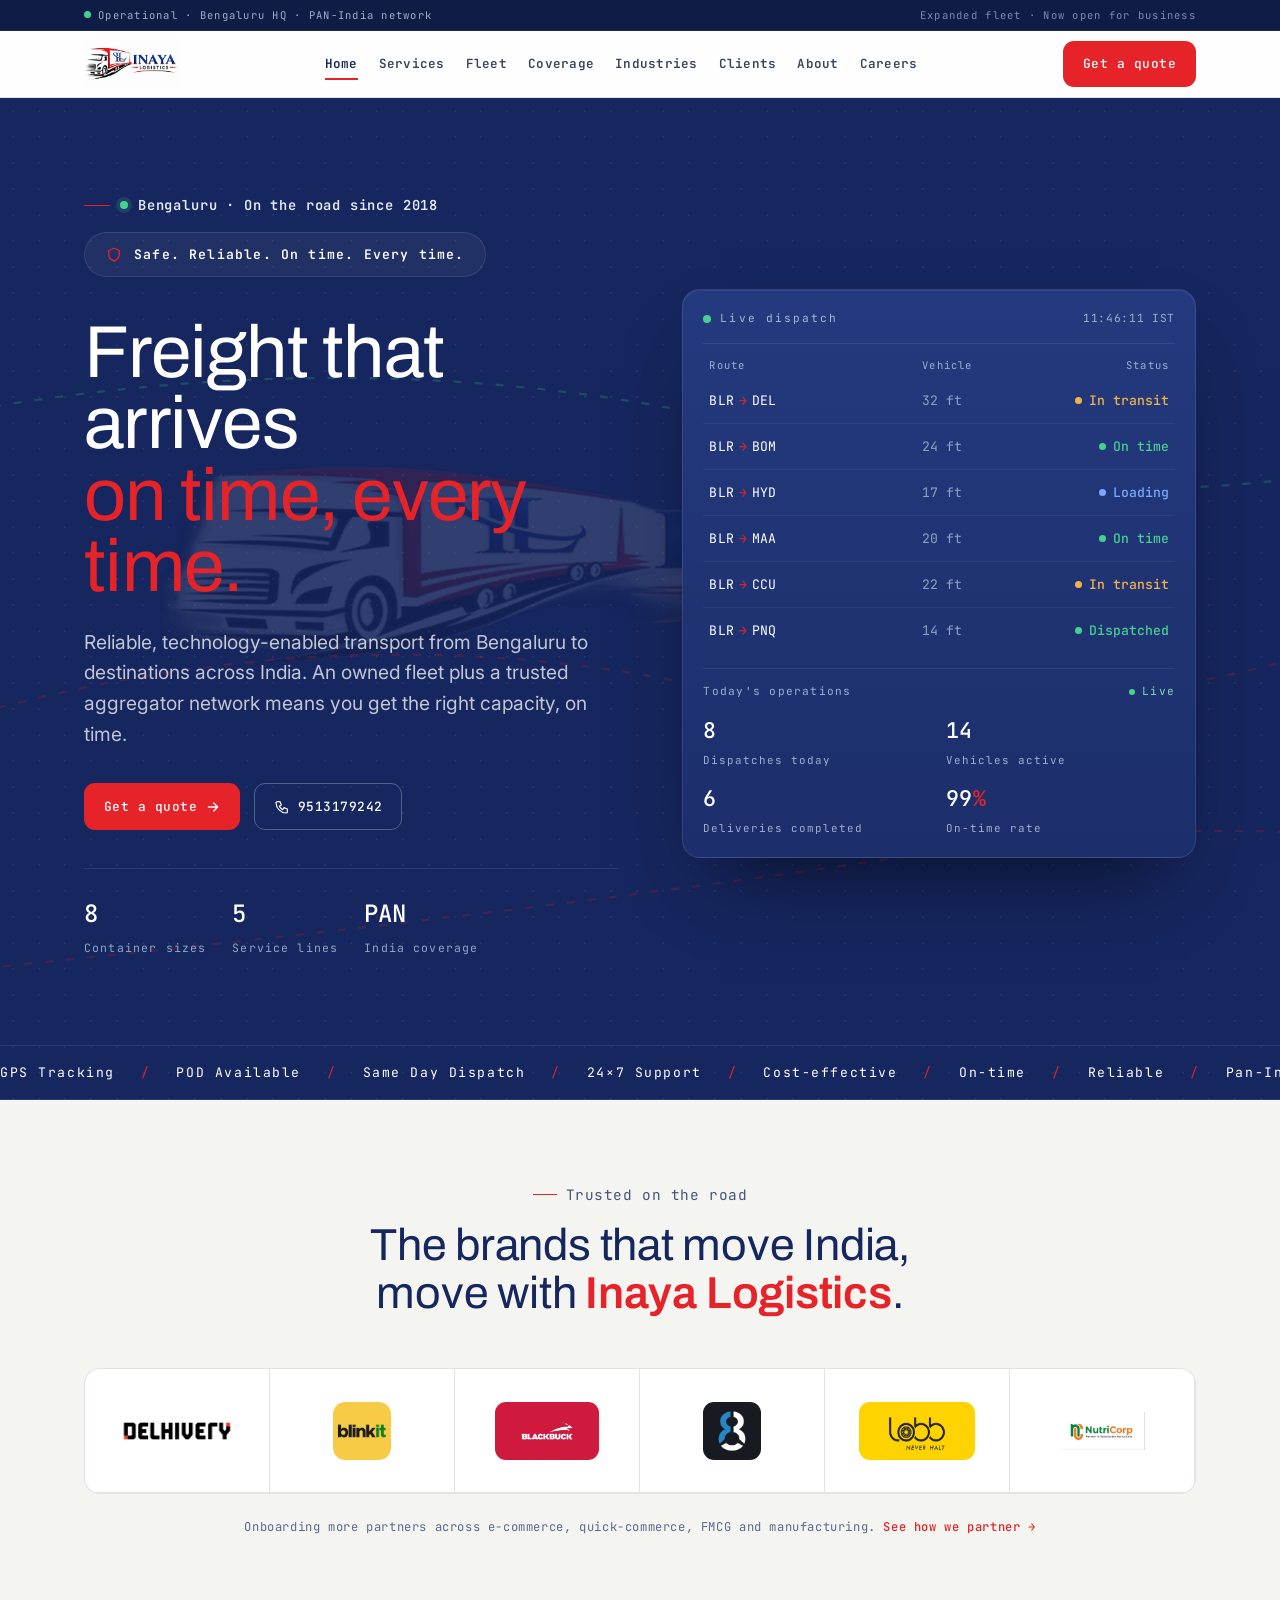
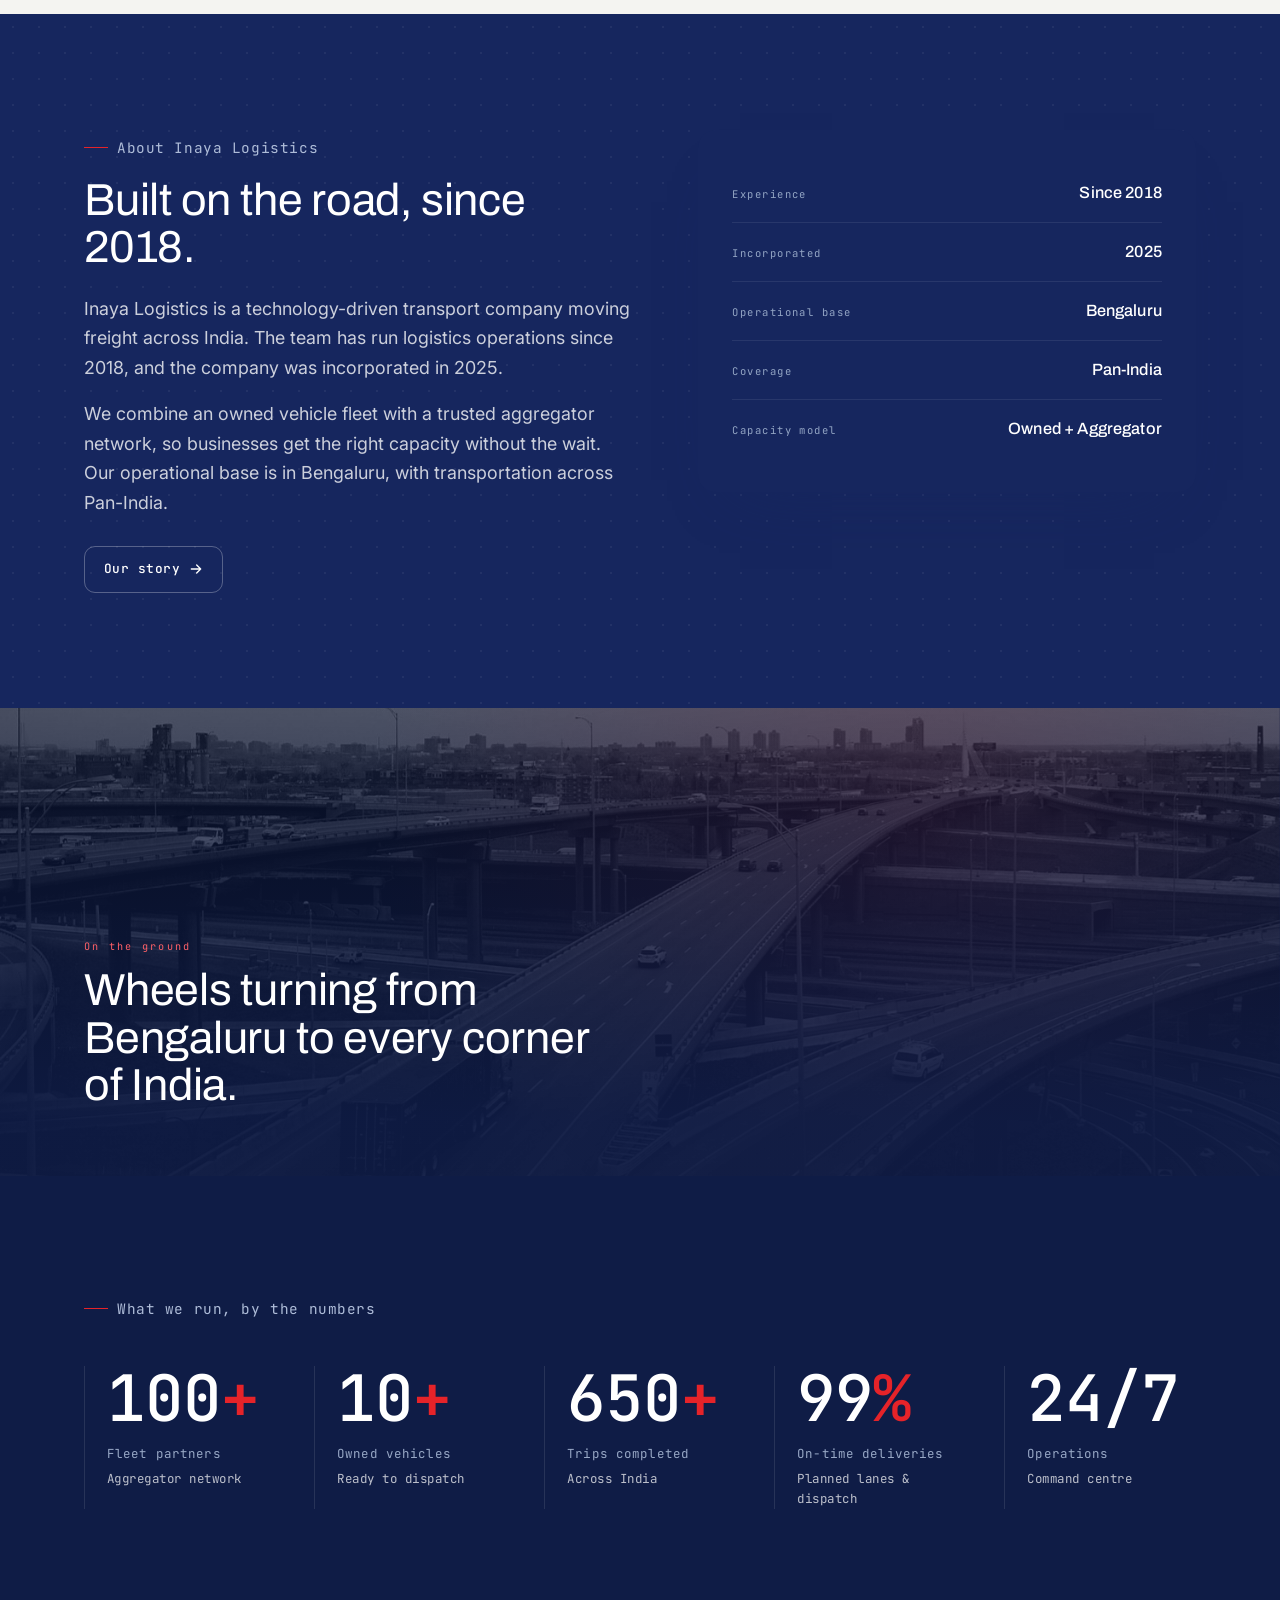
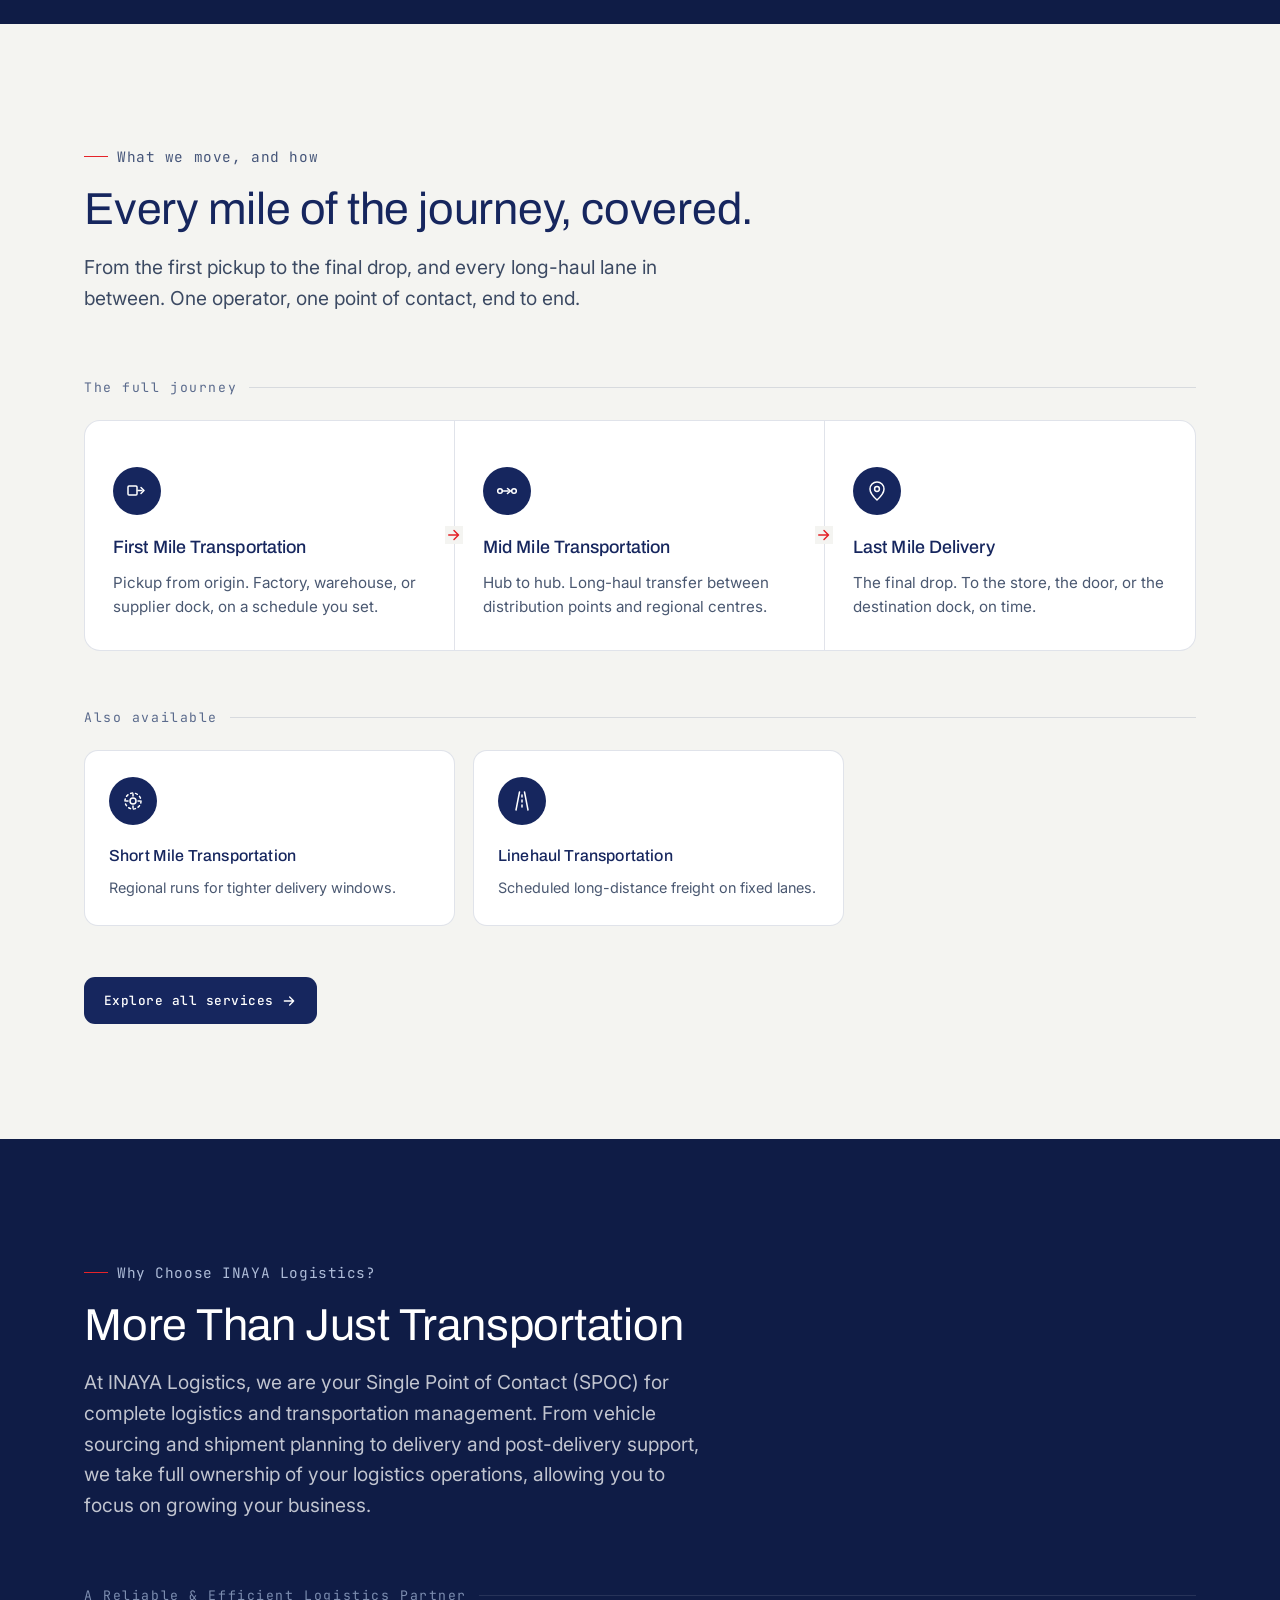
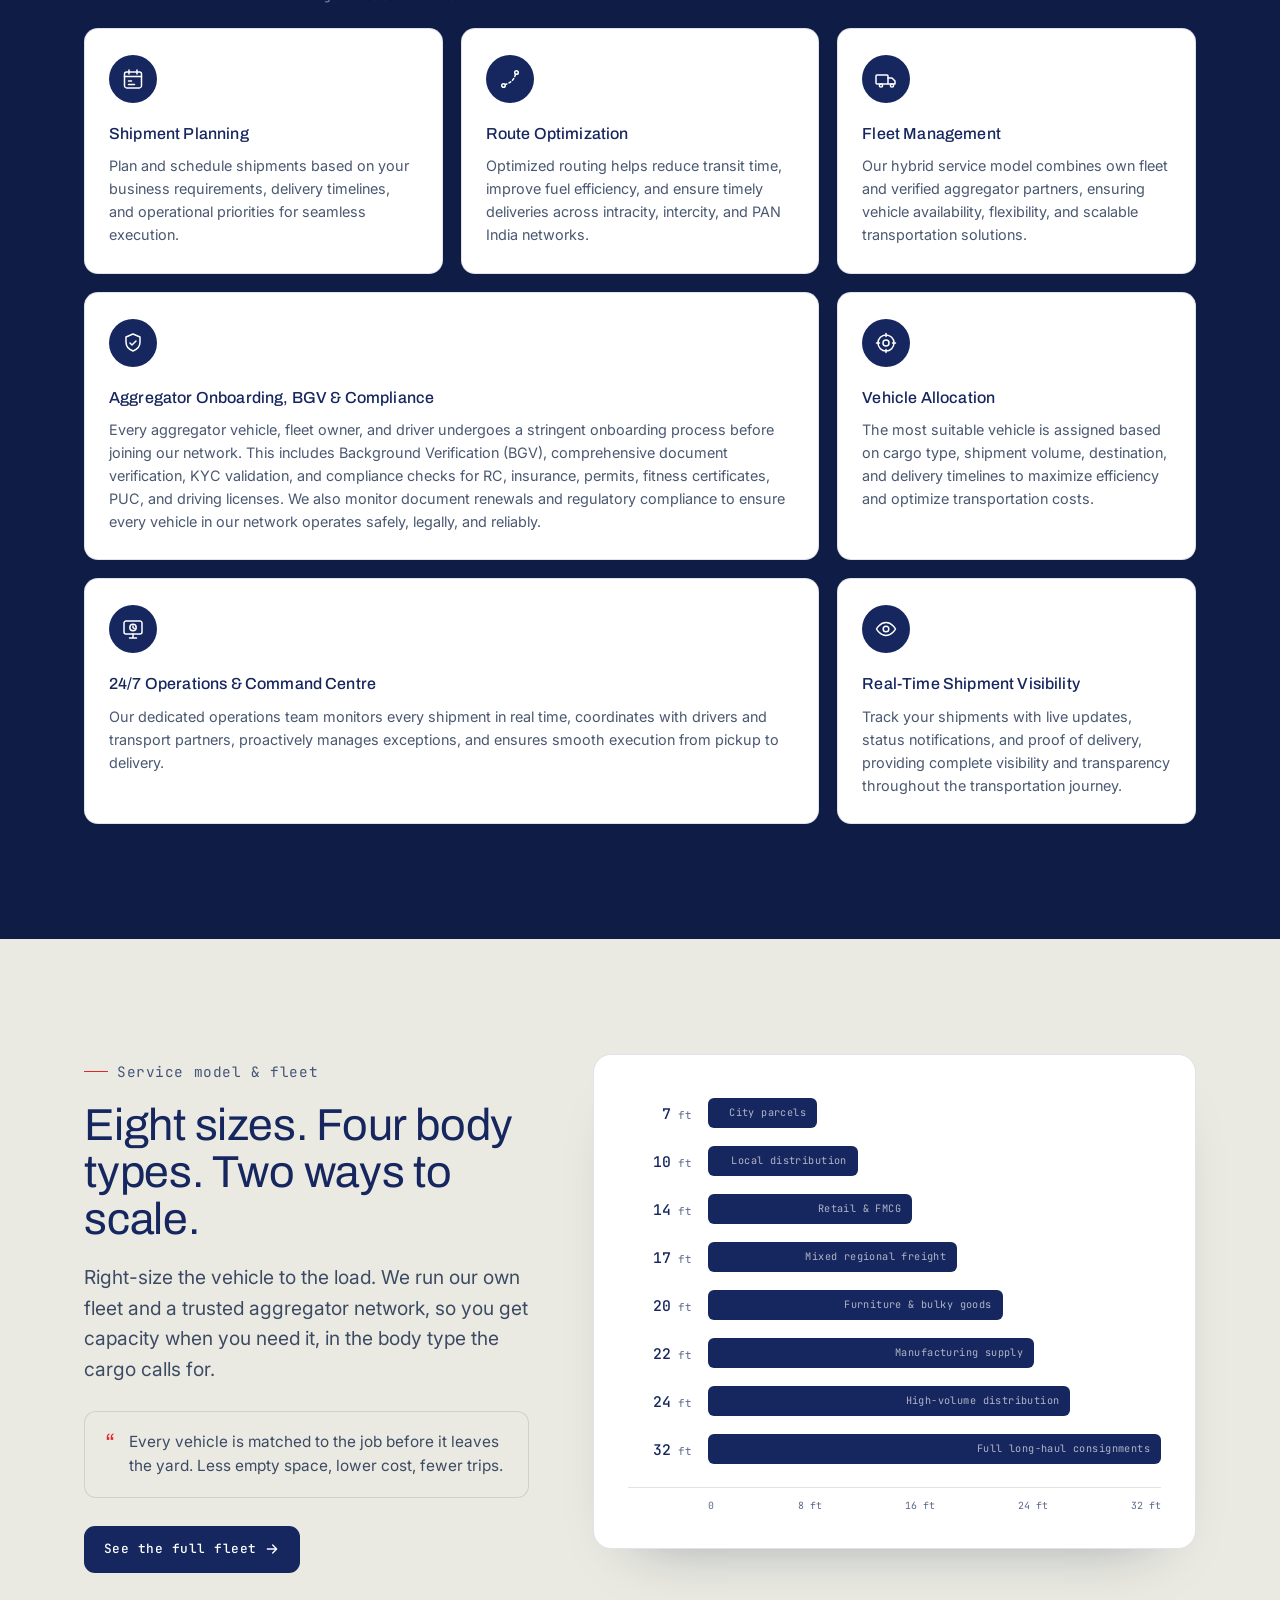
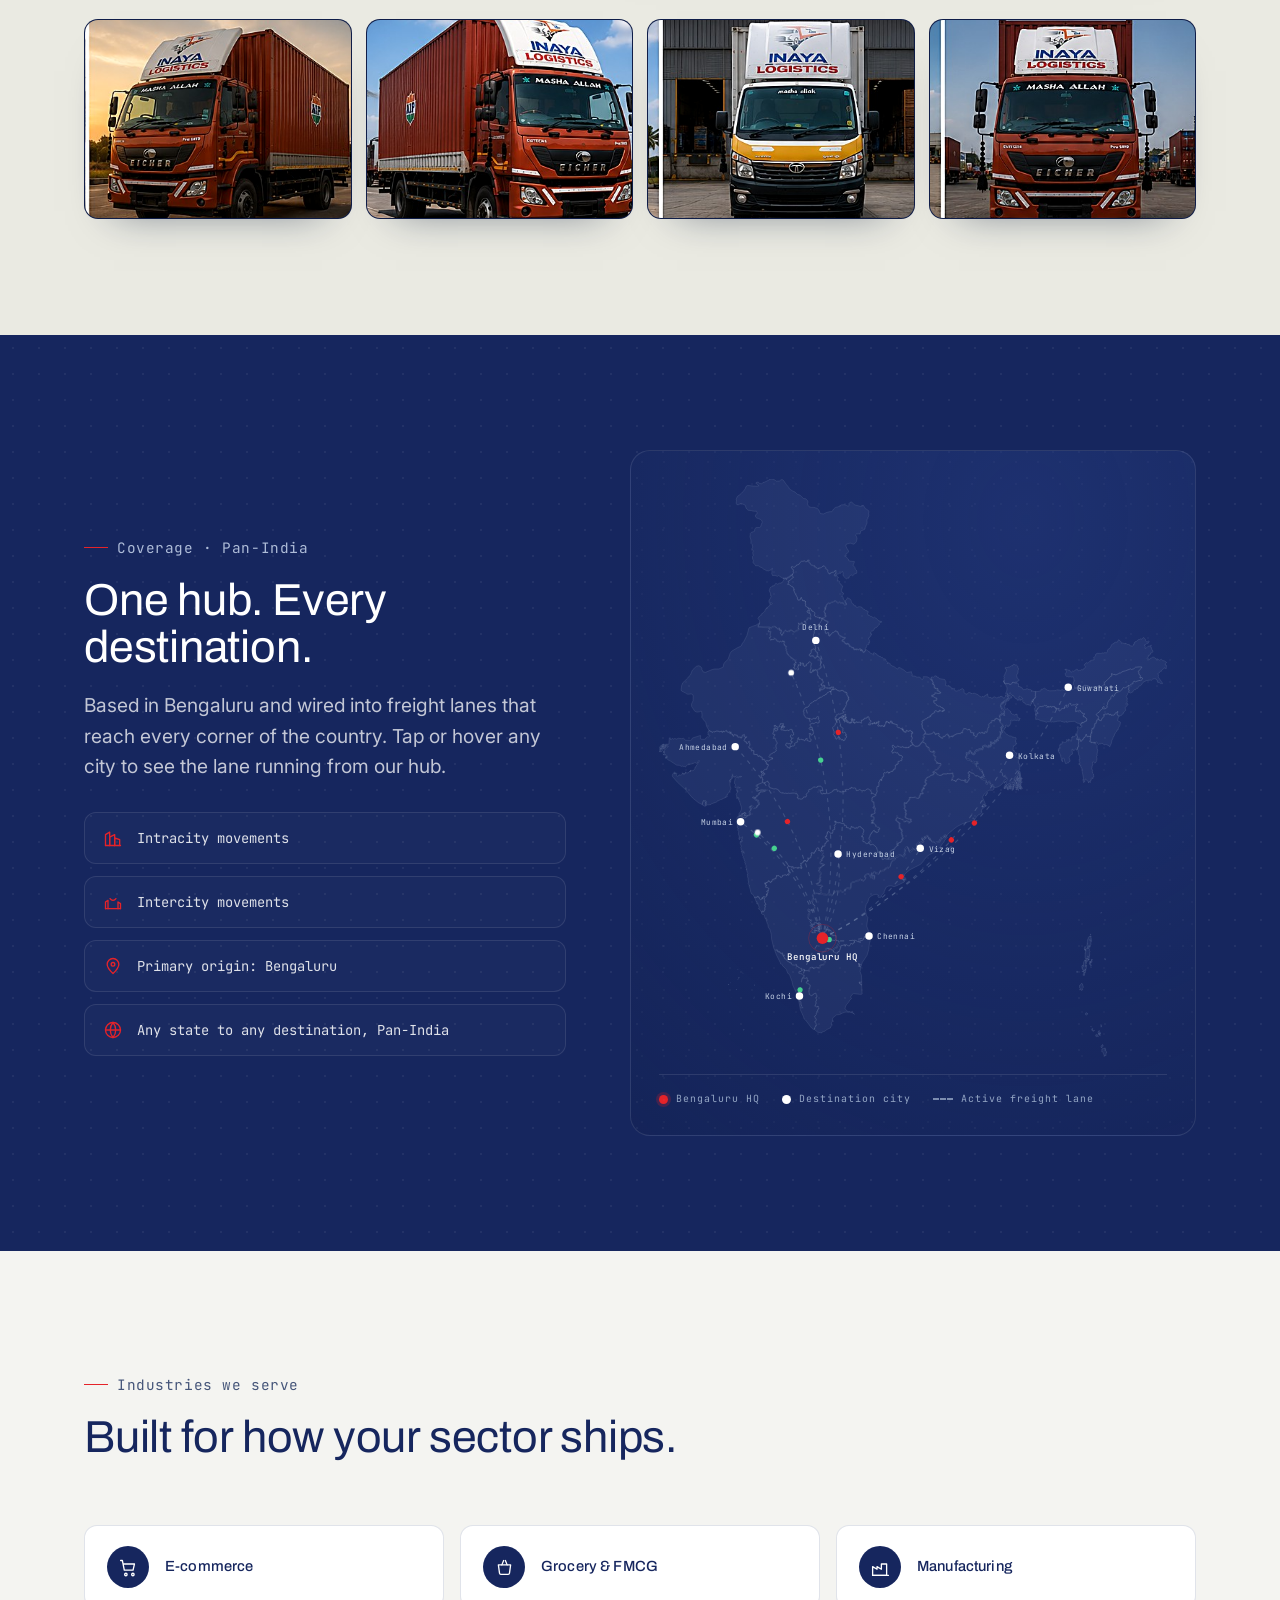
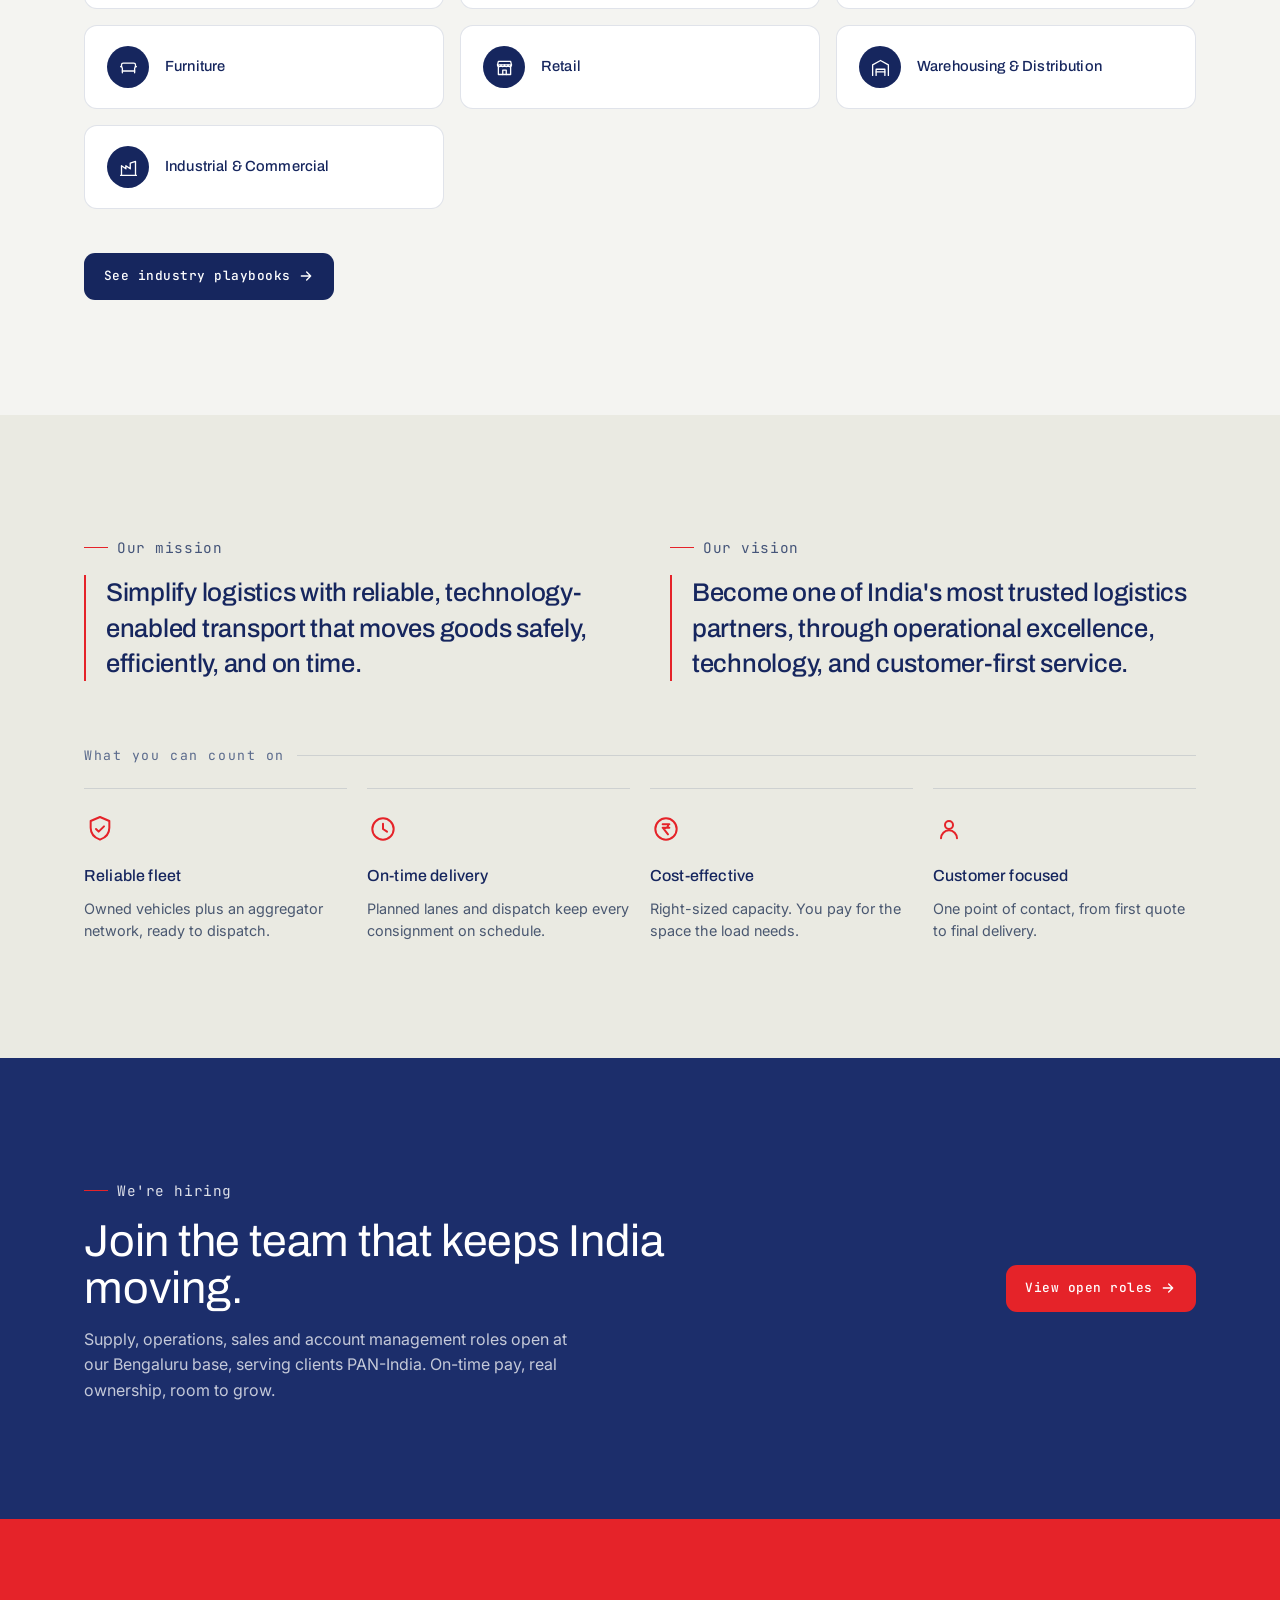
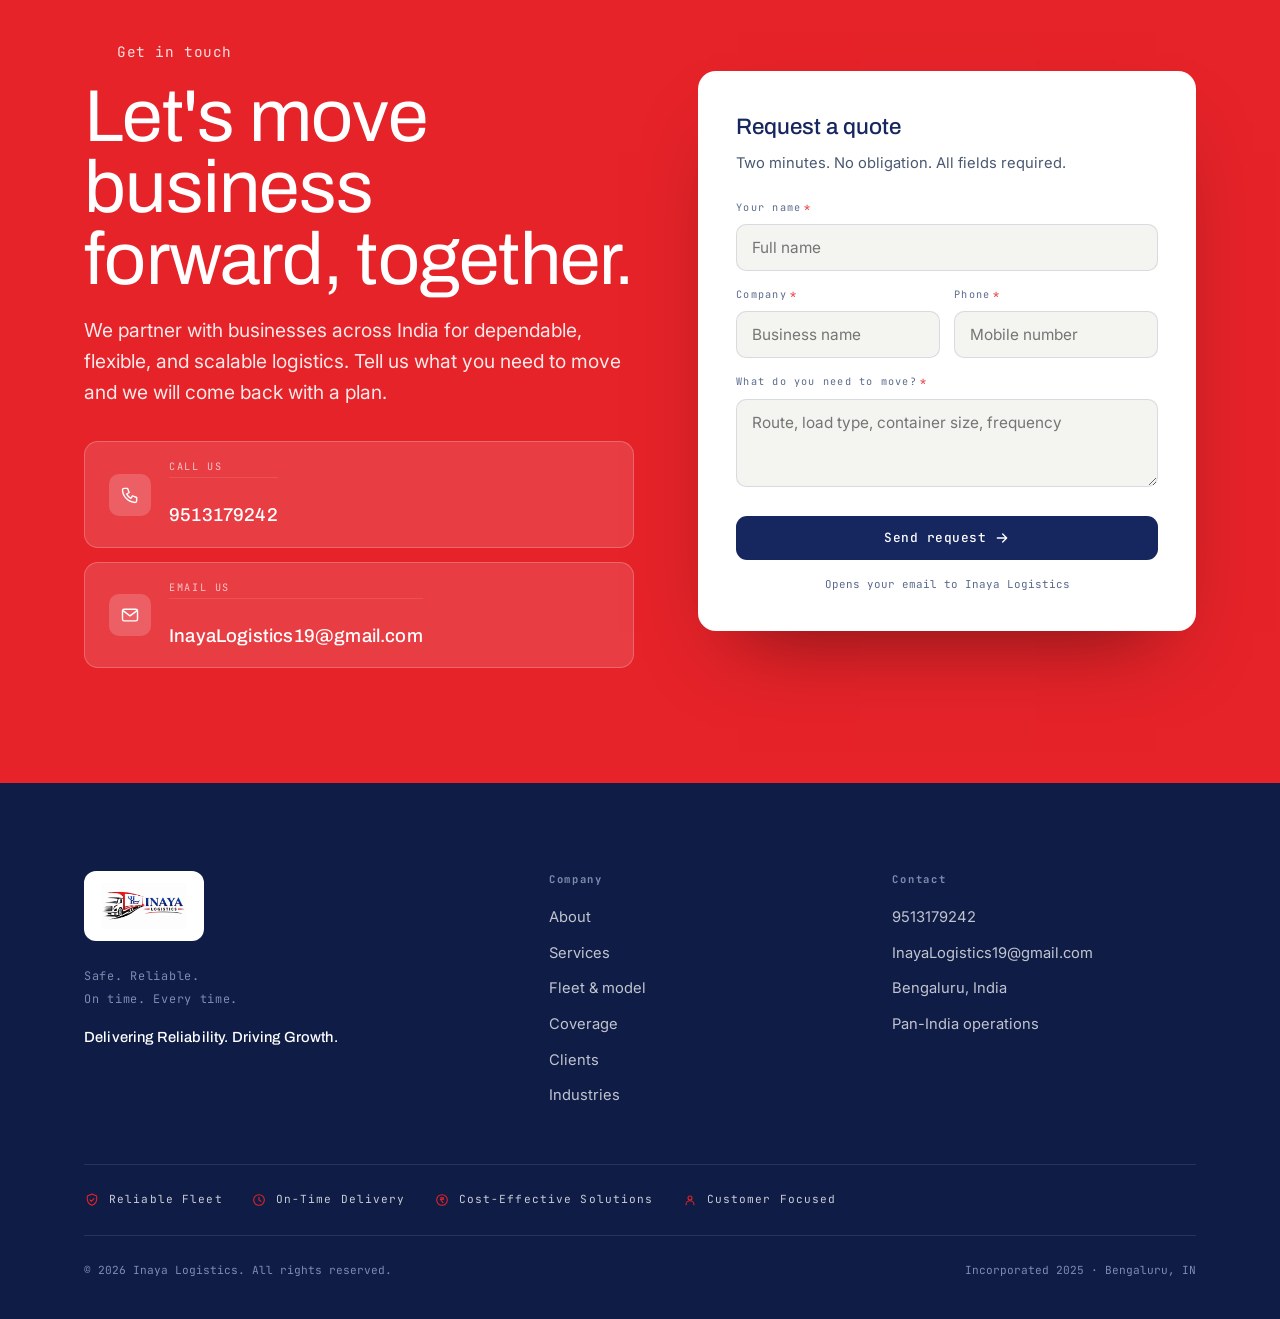
==== index.html @ 65156d95 "Connect careers roles to the client's live Google Sheet Wires CAREERS_SHEET_CSV to the published exp" ====
<!doctype html>
<html lang="en">
<head>
<meta charset="utf-8" />
<meta name="viewport" content="width=device-width, initial-scale=1" />
<title>Inaya Logistics | Freight that arrives on time, every time</title>
<meta name="description" content="Bengaluru-based, technology-driven logistics. Reliable first, mid, and last-mile transportation across India with an owned fleet and a trusted aggregator network. Trusted by Delhivery, Blinkit and more." />
<meta name="theme-color" content="#16265E" />
<meta property="og:type" content="website" />
<meta property="og:site_name" content="Inaya Logistics" />
<meta property="og:title" content="Inaya Logistics | Freight that arrives on time, every time" />
<meta property="og:description" content="Reliable, technology-enabled transport from Bengaluru to destinations across India. Owned fleet + trusted aggregator network." />
<meta property="og:image" content="https://inaya-logistics.vercel.app/assets/img/inaya-hero-truck.jpg" />
<link rel="canonical" href="https://inaya-logistics.vercel.app/" />
<meta property="og:url" content="https://inaya-logistics.vercel.app/" />
<meta name="twitter:card" content="summary_large_image" />
<meta name="twitter:title" content="Inaya Logistics | Freight that arrives on time, every time" />
<meta name="twitter:description" content="Reliable, technology-enabled transport from Bengaluru to destinations across India." />
<meta name="twitter:image" content="https://inaya-logistics.vercel.app/assets/img/inaya-hero-truck.jpg" />
<link rel="icon" type="image/png" sizes="32x32" href="assets/img/favicon-32.png" />
<link rel="icon" type="image/png" sizes="16x16" href="assets/img/favicon-16.png" />
<link rel="icon" type="image/svg+xml" href="assets/img/favicon.svg" />
<link rel="apple-touch-icon" href="assets/img/apple-touch-icon.png" />
<link rel="manifest" href="site.webmanifest" />
<link rel="preconnect" href="https://fonts.googleapis.com" />
<link rel="preconnect" href="https://fonts.gstatic.com" crossorigin />
<link href="https://fonts.googleapis.com/css2?family=Archivo:wght@400;500;600;700&family=Inter:wght@400;500;600&family=JetBrains+Mono:wght@400;500;600&display=swap" rel="stylesheet" />
<link rel="stylesheet" href="assets/css/site.css?v=15" />
<script type="application/ld+json">
{
  "@context": "https://schema.org",
  "@type": "Organization",
  "url": "https://inaya-logistics.vercel.app/",
  "logo": "https://inaya-logistics.vercel.app/assets/img/logo.png",
  "name": "Inaya Logistics",
  "description": "Reliable, technology-enabled transport from Bengaluru to destinations across India, covering first mile, mid mile, last mile, short mile and linehaul movement with an owned fleet and trusted aggregator network.",
  "image": "https://inaya-logistics.vercel.app/assets/img/inaya-hero-truck.jpg",
  "telephone": "+91-9513179242",
  "email": "InayaLogistics19@gmail.com",
  "foundingDate": "2025",
  "areaServed": { "@type": "Country", "name": "India" },
  "address": {
    "@type": "PostalAddress",
    "addressLocality": "Bengaluru",
    "addressRegion": "Karnataka",
    "addressCountry": "IN"
  },
  "knowsAbout": ["First mile logistics","Mid mile logistics","Last mile delivery","Short mile transportation","Linehaul services","Intracity distribution","Intercity transportation"]
}
</script>
</head>
<body>
<a class="skip-link" href="#main">Skip to content</a>

<!-- ================= HEADER ================= -->
<header class="site">
  <div class="ribbon">
    <div class="wrap">
      <span class="live"><span class="dot"></span>Operational · Bengaluru HQ · PAN-India network</span>
      <span class="r-right">Expanded fleet · Now open for business</span>
    </div>
  </div>
  <nav class="nav" id="nav">
    <div class="wrap">
      <a class="brand" href="index.html" aria-label="Inaya Logistics home">
        <img class="inaya-logo" src="assets/img/logo.png" alt="Inaya Logistics" width="600" height="329" />
      </a>
      <div class="nav-links">
        <a href="index.html" class="active">Home</a>
        <a href="services.html">Services</a>
        <a href="fleet.html">Fleet</a>
        <a href="coverage.html">Coverage</a>
        <a href="industries.html">Industries</a>
        <a href="clients.html">Clients</a>
        <a href="about.html">About</a>
        <a href="careers.html">Careers</a>
      </div>
      <div class="nav-cta">
        <a class="btn btn-red" href="contact.html#quote">Get a quote</a>
        <button class="burger" id="burger" aria-label="Open menu" aria-expanded="false" aria-controls="mobileMenu"><span></span></button>
      </div>
    </div>
  </nav>
  <div class="mobile-menu" id="mobileMenu">
    <div class="wrap">
      <a href="index.html">Home</a>
      <a href="services.html">Services</a>
      <a href="fleet.html">Fleet</a>
      <a href="coverage.html">Coverage</a>
      <a href="industries.html">Industries</a>
      <a href="clients.html">Clients</a>
      <a href="about.html">About</a>
      <a href="careers.html">Careers</a>
      <a href="contact.html#quote">Contact</a>
      <a class="btn btn-red" href="contact.html#quote">Get a quote</a>
    </div>
  </div>
</header>

<main id="main" tabindex="-1">

<!-- ================= HERO ================= -->
<section class="bg-navy grid-bg hero">
  <img class="hero-logo-bg" src="assets/img/logo-mark.png" alt="" aria-hidden="true" width="600" height="269" loading="lazy" decoding="async" />
  <svg class="hero-routes" viewBox="0 0 1200 620" preserveAspectRatio="xMidYMid slice" aria-hidden="true">
    <path id="hrp1" class="hr-line" d="M-40 470 Q300 300 620 360 T1240 250" />
    <path id="hrp2" class="hr-line b" d="M-40 250 Q360 120 700 210 T1240 130" />
    <path id="hrp3" class="hr-line" d="M-40 560 Q420 520 760 470 T1240 520" />
  </svg>
  <div class="wrap">
    <div class="hero-grid">
      <div class="hero-copy reveal">
        <span class="hero-loc"><span class="hl-dot"></span>Bengaluru · On the road since 2018</span>
        <div><span class="promise"><svg viewBox="0 0 24 24" fill="none" stroke="currentColor" stroke-width="1.8" stroke-linecap="round" stroke-linejoin="round"><path d="M12 3l7 3v5c0 4.5-3 7.5-7 9-4-1.5-7-4.5-7-9V6z"/></svg>Safe. Reliable. On time. Every time.</span></div>
        <h1 class="h-xl">Freight that arrives<span class="l2">on time, every time.</span></h1>
        <p class="lede">Reliable, technology-enabled transport from Bengaluru to destinations across India. An owned fleet plus a trusted aggregator network means you get the right capacity, on time.</p>
        <div class="hero-actions">
          <a class="btn btn-red" href="contact.html#quote">Get a quote
            <svg viewBox="0 0 24 24" fill="none" stroke="currentColor" stroke-width="2" stroke-linecap="round" stroke-linejoin="round"><path d="M5 12h14M13 6l6 6-6 6"/></svg>
          </a>
          <a class="btn btn-ghost" href="tel:+919513179242">
            <svg viewBox="0 0 24 24" fill="none" stroke="currentColor" stroke-width="1.8" stroke-linecap="round" stroke-linejoin="round"><path d="M5 4h4l2 5-3 2a12 12 0 0 0 5 5l2-3 5 2v4a2 2 0 0 1-2 2A16 16 0 0 1 3 6a2 2 0 0 1 2-2z"/></svg>
            9513179242
          </a>
        </div>
        <div class="hero-meta">
          <div class="m"><span class="k">8</span><span class="v">Container sizes</span></div>
          <div class="m"><span class="k">5</span><span class="v">Service lines</span></div>
          <div class="m"><span class="k">PAN</span><span class="v">India coverage</span></div>
        </div>
      </div>

      <div class="board reveal" aria-hidden="true">
        <div class="board-top">
          <span class="board-title"><span class="ld"></span>Live dispatch</span>
          <span class="board-clock" id="clock">00:00:00</span>
        </div>
        <div class="board-cols"><span>Route</span><span>Vehicle</span><span>Status</span></div>
        <div id="boardRows">
          <div class="board-row"><span class="rc">BLR<i>&rarr;</i>DEL</span><span class="veh">32 ft</span><span class="status st-amb"><span class="d"></span>In transit</span></div>
          <div class="board-row"><span class="rc">BLR<i>&rarr;</i>BOM</span><span class="veh">24 ft</span><span class="status st-grn"><span class="d"></span>On time</span></div>
          <div class="board-row"><span class="rc">BLR<i>&rarr;</i>HYD</span><span class="veh">17 ft</span><span class="status st-blu"><span class="d"></span>Loading</span></div>
          <div class="board-row"><span class="rc">BLR<i>&rarr;</i>MAA</span><span class="veh">20 ft</span><span class="status st-grn"><span class="d"></span>On time</span></div>
          <div class="board-row"><span class="rc">BLR<i>&rarr;</i>CCU</span><span class="veh">22 ft</span><span class="status st-amb"><span class="d"></span>In transit</span></div>
          <div class="board-row"><span class="rc">BLR<i>&rarr;</i>PNQ</span><span class="veh">14 ft</span><span class="status st-grn"><span class="d"></span>Dispatched</span></div>
        </div>
        <div class="board-ops">
          <div class="board-ops-h"><span>Today's operations</span><span class="bo-live"><span class="d"></span>Live</span></div>
          <div class="board-ops-grid">
            <div class="bo-cell"><span class="bo-k">8</span><span class="bo-v">Dispatches today</span></div>
            <div class="bo-cell"><span class="bo-k">14</span><span class="bo-v">Vehicles active</span></div>
            <div class="bo-cell"><span class="bo-k">6</span><span class="bo-v">Deliveries completed</span></div>
            <div class="bo-cell"><span class="bo-k">99<span class="u">%</span></span><span class="bo-v">On-time rate</span></div>
          </div>
        </div>
      </div>
    </div>
  </div>

  <div class="marquee" aria-hidden="true">
    <div class="mq-track" id="mqTrack" data-items="GPS Tracking,POD Available,Same Day Dispatch,24×7 Support,Cost-effective,On-time,Reliable,Pan-India"></div>
  </div>
</section>

<!-- ================= CLIENTS / TRUSTED BY ================= -->
<section class="bg-paper section" id="clients" style="padding-top:clamp(54px,6vw,84px);padding-bottom:clamp(54px,6vw,84px)">
  <div class="wrap">
    <div class="clients-head reveal">
      <span class="eyebrow">Trusted on the road</span>
      <h2 class="h-lg">The brands that move India, move with <span class="clients-brand">Inaya Logistics</span>.</h2>
    </div>
    <div class="logo-wall reveal">
      <div class="logo-cell"><img src="assets/img/clients/delhivery.png" alt="Delhivery" width="520" height="150" loading="lazy"></div>
      <div class="logo-cell logo-cell--tile"><img src="assets/img/clients/blinkit.png" alt="Blinkit" width="320" height="320" loading="lazy"></div>
      <div class="logo-cell logo-cell--tile"><img src="assets/img/clients/blackbuck.jpg" alt="BlackBuck" width="360" height="201" loading="lazy"></div>
      <div class="logo-cell logo-cell--tile"><img src="assets/img/clients/fr8.png" alt="FR8" width="320" height="320" loading="lazy"></div>
      <div class="logo-cell logo-cell--tile"><img src="assets/img/clients/lobb.png" alt="LOBB" width="360" height="179" loading="lazy"></div>
      <div class="logo-cell"><img src="assets/img/clients/nutricorp.jpg" alt="NutriCorp" width="520" height="229" loading="lazy"></div>
    </div>
    <p class="clients-note">Onboarding more partners across e-commerce, quick-commerce, FMCG and manufacturing. <a href="clients.html" class="red" style="text-decoration:none;font-weight:500">See how we partner &rarr;</a></p>
  </div>
</section>


<!-- ================= ABOUT ================= -->
<section class="bg-navy grid-bg section" id="about">
  <div class="wrap">
    <div class="about-grid">
      <div class="about-copy reveal" style="color:#fff">
        <span class="eyebrow">About Inaya Logistics</span>
        <h2 class="h-lg" style="color:#fff">Built on the road, since 2018.</h2>
        <p style="color:rgba(255,255,255,.78)">Inaya Logistics is a technology-driven transport company moving freight across India. The team has run logistics operations since 2018, and the company was incorporated in 2025.</p>
        <p style="color:rgba(255,255,255,.78)">We combine an owned vehicle fleet with a trusted aggregator network, so businesses get the right capacity without the wait. Our operational base is in Bengaluru, with transportation across Pan-India.</p>
        <a class="btn btn-ghost" href="about.html" style="margin-top:28px">Our story
          <svg viewBox="0 0 24 24" fill="none" stroke="currentColor" stroke-width="2" stroke-linecap="round" stroke-linejoin="round"><path d="M5 12h14M13 6l6 6-6 6"/></svg>
        </a>
      </div>
      <div class="facts reveal">
        <div class="fact"><span class="fk">Experience</span><span class="fv">Since 2018</span></div>
        <div class="fact"><span class="fk">Incorporated</span><span class="fv">2025</span></div>
        <div class="fact"><span class="fk">Operational base</span><span class="fv">Bengaluru</span></div>
        <div class="fact"><span class="fk">Coverage</span><span class="fv">Pan-India</span></div>
        <div class="fact"><span class="fk">Capacity model</span><span class="fv">Owned + Aggregator</span></div>
      </div>
    </div>
  </div>
</section>

<!-- ================= OPERATIONS BAND ================= -->
<section class="photo-band" aria-label="Inaya Logistics operations">
  <img class="photo-band-img" src="assets/img/ph-highway-network.jpg" alt="Inaya Logistics trucks on the highway network" width="1000" height="562" loading="lazy" decoding="async">
  <div class="wrap">
    <div class="photo-band-inner reveal">
      <p class="photo-band-kicker">On the ground</p>
      <h2 class="h-lg">Wheels turning from Bengaluru to every corner of India.</h2>
    </div>
  </div>
</section>

<!-- ================= STATS ================= -->
<section class="bg-deep section" id="stats">
  <div class="wrap">
    <span class="eyebrow reveal">What we run, by the numbers</span>
    <div class="stats-grid stats-grid--5">
      <div class="stat reveal"><div class="num"><span class="count" data-to="100">0</span><span class="sfx">+</span></div><div class="lab">Fleet partners<span class="b">Aggregator network</span></div></div>
      <div class="stat reveal" style="transition-delay:.06s"><div class="num"><span class="count" data-to="10">0</span><span class="sfx">+</span></div><div class="lab">Owned vehicles<span class="b">Ready to dispatch</span></div></div>
      <div class="stat reveal" style="transition-delay:.12s"><div class="num"><span class="count" data-to="650">0</span><span class="sfx">+</span></div><div class="lab">Trips completed<span class="b">Across India</span></div></div>
      <div class="stat reveal" style="transition-delay:.18s"><div class="num"><span class="count" data-to="99">0</span><span class="sfx">%</span></div><div class="lab">On-time deliveries<span class="b">Planned lanes &amp; dispatch</span></div></div>
      <div class="stat reveal" style="transition-delay:.24s"><div class="num">24/7</div><div class="lab">Operations<span class="b">Command centre</span></div></div>
    </div>
  </div>
</section>

<!-- ================= SERVICES ================= -->
<section class="bg-paper section" id="services">
  <div class="wrap">
    <div class="sec-head reveal">
      <span class="eyebrow">What we move, and how</span>
      <h2 class="h-lg">Every mile of the journey, covered.</h2>
      <p class="lede">From the first pickup to the final drop, and every long-haul lane in between. One operator, one point of contact, end to end.</p>
    </div>

    <div class="cluster-label reveal">The full journey</div>
    <div class="journey reveal">
      <div class="jstep">
        <svg class="jicon" viewBox="0 0 24 24" fill="none" stroke="currentColor" stroke-width="1.5" stroke-linecap="round" stroke-linejoin="round"><rect x="3" y="7" width="9" height="9" rx="1"/><path d="M13 11.5h4"/><path d="M16 8.5l3 3-3 3"/></svg>
        <h3>First Mile Transportation</h3>
        <p>Pickup from origin. Factory, warehouse, or supplier dock, on a schedule you set.</p>
        <span class="jarrow"><svg viewBox="0 0 24 24" fill="none" stroke="currentColor" stroke-width="2" stroke-linecap="round" stroke-linejoin="round"><path d="M5 12h12M12 6l6 6-6 6"/></svg></span>
      </div>
      <div class="jstep">
        <svg class="jicon" viewBox="0 0 24 24" fill="none" stroke="currentColor" stroke-width="1.5" stroke-linecap="round" stroke-linejoin="round"><circle cx="5" cy="12" r="2.3"/><circle cx="19" cy="12" r="2.3"/><path d="M7.3 12h6"/><path d="M12.5 9.5l3 2.5-3 2.5"/></svg>
        <h3>Mid Mile Transportation</h3>
        <p>Hub to hub. Long-haul transfer between distribution points and regional centres.</p>
        <span class="jarrow"><svg viewBox="0 0 24 24" fill="none" stroke="currentColor" stroke-width="2" stroke-linecap="round" stroke-linejoin="round"><path d="M5 12h12M12 6l6 6-6 6"/></svg></span>
      </div>
      <div class="jstep">
        <svg class="jicon" viewBox="0 0 24 24" fill="none" stroke="currentColor" stroke-width="1.5" stroke-linecap="round" stroke-linejoin="round"><path d="M12 21s7-6.2 7-11a7 7 0 1 0-14 0c0 4.8 7 11 7 11z"/><circle cx="12" cy="10" r="2.4"/></svg>
        <h3>Last Mile Delivery</h3>
        <p>The final drop. To the store, the door, or the destination dock, on time.</p>
      </div>
    </div>

    <div class="cluster-label reveal">Also available</div>
    <div class="mode-grid mode-grid--2">
      <div class="mode reveal">
        <svg class="micon" viewBox="0 0 24 24" fill="none" stroke="currentColor" stroke-width="1.5" stroke-linecap="round" stroke-linejoin="round"><circle cx="12" cy="12" r="3"/><path d="M12 5v2M12 17v2M5 12h2M17 12h2"/><circle cx="12" cy="12" r="8" stroke-dasharray="2 3"/></svg>
        <h3>Short Mile Transportation</h3>
        <p>Regional runs for tighter delivery windows.</p>
      </div>
      <div class="mode reveal" style="transition-delay:.08s">
        <svg class="micon" viewBox="0 0 24 24" fill="none" stroke="currentColor" stroke-width="1.5" stroke-linecap="round" stroke-linejoin="round"><path d="M6 21l3.5-18M18 21l-3.5-18"/><path d="M12 6v2M12 11v2M12 16v2"/></svg>
        <h3>Linehaul Transportation</h3>
        <p>Scheduled long-distance freight on fixed lanes.</p>
      </div>
    </div>
    <div style="margin-top:clamp(36px,4vw,52px)">
      <a class="btn btn-dark reveal" href="services.html">Explore all services
        <svg viewBox="0 0 24 24" fill="none" stroke="currentColor" stroke-width="2" stroke-linecap="round" stroke-linejoin="round"><path d="M5 12h14M13 6l6 6-6 6"/></svg>
      </a>
    </div>
  </div>
</section>

<!-- ================= WHY INAYA ================= -->
<section class="bg-deep section" id="why">
  <div class="wrap">
    <div class="sec-head reveal" style="max-width:820px">
      <span class="eyebrow">Why Choose INAYA Logistics?</span>
      <h2 class="h-lg" style="color:#fff">More Than Just Transportation</h2>
      <p class="lede">At INAYA Logistics, we are your Single Point of Contact (SPOC) for complete logistics and transportation management. From vehicle sourcing and shipment planning to delivery and post-delivery support, we take full ownership of your logistics operations, allowing you to focus on growing your business.</p>
    </div>

    <div class="cluster-label reveal">A Reliable &amp; Efficient Logistics Partner</div>
    <div class="mode-grid mode-grid--3">
      <div class="mode reveal">
        <svg class="micon" viewBox="0 0 24 24" fill="none" stroke="currentColor" stroke-width="1.5" stroke-linecap="round" stroke-linejoin="round"><rect x="3.5" y="5" width="17" height="16" rx="2"/><path d="M3.5 9.5h17M8 3v4M16 3v4"/><path d="M7.5 14h3M7.5 17.5h6"/></svg>
        <h3>Shipment Planning</h3>
        <p>Plan and schedule shipments based on your business requirements, delivery timelines, and operational priorities for seamless execution.</p>
      </div>
      <div class="mode reveal" style="transition-delay:.05s">
        <svg class="micon" viewBox="0 0 24 24" fill="none" stroke="currentColor" stroke-width="1.5" stroke-linecap="round" stroke-linejoin="round"><circle cx="5.5" cy="18.5" r="1.8"/><circle cx="18.5" cy="5.5" r="1.8"/><path d="M7 17.6c4.2-1 9.4-4.4 10.4-10.4" stroke-dasharray="2 2.4"/></svg>
        <h3>Route Optimization</h3>
        <p>Optimized routing helps reduce transit time, improve fuel efficiency, and ensure timely deliveries across intracity, intercity, and PAN India networks.</p>
      </div>
      <div class="mode reveal" style="transition-delay:.1s">
        <svg class="micon" viewBox="0 0 24 24" fill="none" stroke="currentColor" stroke-width="1.5" stroke-linecap="round" stroke-linejoin="round"><rect x="2" y="8" width="12" height="9" rx="1"/><path d="M14 11h4l3 3v3h-7"/><circle cx="7" cy="18.5" r="1.6"/><circle cx="18" cy="18.5" r="1.6"/></svg>
        <h3>Fleet Management</h3>
        <p>Our hybrid service model combines own fleet and verified aggregator partners, ensuring vehicle availability, flexibility, and scalable transportation solutions.</p>
      </div>
      <div class="mode reveal" style="grid-column:span 2">
        <svg class="micon" viewBox="0 0 24 24" fill="none" stroke="currentColor" stroke-width="1.5" stroke-linecap="round" stroke-linejoin="round"><path d="M12 3l7 3v5c0 4.5-3 7.5-7 9-4-1.5-7-4.5-7-9V6z"/><path d="M9 12l2 2 4-4"/></svg>
        <h3>Aggregator Onboarding, BGV &amp; Compliance</h3>
        <p>Every aggregator vehicle, fleet owner, and driver undergoes a stringent onboarding process before joining our network. This includes Background Verification (BGV), comprehensive document verification, KYC validation, and compliance checks for RC, insurance, permits, fitness certificates, PUC, and driving licenses. We also monitor document renewals and regulatory compliance to ensure every vehicle in our network operates safely, legally, and reliably.</p>
      </div>
      <div class="mode reveal" style="transition-delay:.05s">
        <svg class="micon" viewBox="0 0 24 24" fill="none" stroke="currentColor" stroke-width="1.5" stroke-linecap="round" stroke-linejoin="round"><circle cx="12" cy="12" r="8"/><circle cx="12" cy="12" r="3"/><path d="M12 2.5v3M12 18.5v3M2.5 12h3M18.5 12h3"/></svg>
        <h3>Vehicle Allocation</h3>
        <p>The most suitable vehicle is assigned based on cargo type, shipment volume, destination, and delivery timelines to maximize efficiency and optimize transportation costs.</p>
      </div>
      <div class="mode reveal" style="grid-column:span 2;transition-delay:.05s">
        <svg class="micon" viewBox="0 0 24 24" fill="none" stroke="currentColor" stroke-width="1.5" stroke-linecap="round" stroke-linejoin="round"><rect x="3" y="4" width="18" height="13" rx="2"/><circle cx="12" cy="10.5" r="3.2"/><path d="M12 9v1.6l1.2.8"/><path d="M8.5 21h7M12 17v4"/></svg>
        <h3>24/7 Operations &amp; Command Centre</h3>
        <p>Our dedicated operations team monitors every shipment in real time, coordinates with drivers and transport partners, proactively manages exceptions, and ensures smooth execution from pickup to delivery.</p>
      </div>
      <div class="mode reveal" style="transition-delay:.1s">
        <svg class="micon" viewBox="0 0 24 24" fill="none" stroke="currentColor" stroke-width="1.5" stroke-linecap="round" stroke-linejoin="round"><path d="M2.5 12s3.5-6.5 9.5-6.5S21.5 12 21.5 12 18 18.5 12 18.5 2.5 12 2.5 12z"/><circle cx="12" cy="12" r="2.8"/></svg>
        <h3>Real-Time Shipment Visibility</h3>
        <p>Track your shipments with live updates, status notifications, and proof of delivery, providing complete visibility and transparency throughout the transportation journey.</p>
      </div>
    </div>
  </div>
</section>

<!-- ================= FLEET ================= -->
<section class="bg-paper-2 section" id="fleet">
  <div class="wrap">
    <div class="fleet-grid">
      <div class="fleet-copy reveal">
        <span class="eyebrow">Service model &amp; fleet</span>
        <h2 class="h-lg">Eight sizes. Four body types. Two ways to scale.</h2>
        <p class="lede">Right-size the vehicle to the load. We run our own fleet and a trusted aggregator network, so you get capacity when you need it, in the body type the cargo calls for.</p>
        <div class="fleet-note">
          <span class="qm">&ldquo;</span>
          <p>Every vehicle is matched to the job before it leaves the yard. Less empty space, lower cost, fewer trips.</p>
        </div>
        <a class="btn btn-dark" href="fleet.html" style="margin-top:28px">See the full fleet
          <svg viewBox="0 0 24 24" fill="none" stroke="currentColor" stroke-width="2" stroke-linecap="round" stroke-linejoin="round"><path d="M5 12h14M13 6l6 6-6 6"/></svg>
        </a>
      </div>

      <div class="ruler reveal" id="ruler">
        <div class="frow"><span class="ft">7<i> ft</i></span><div class="fbar-wrap"><div class="fbar" style="width:24%"><span class="use">City parcels</span></div></div></div>
        <div class="frow"><span class="ft">10<i> ft</i></span><div class="fbar-wrap"><div class="fbar" style="width:33%"><span class="use">Local distribution</span></div></div></div>
        <div class="frow"><span class="ft">14<i> ft</i></span><div class="fbar-wrap"><div class="fbar" style="width:45%"><span class="use">Retail &amp; FMCG</span></div></div></div>
        <div class="frow"><span class="ft">17<i> ft</i></span><div class="fbar-wrap"><div class="fbar" style="width:55%"><span class="use">Mixed regional freight</span></div></div></div>
        <div class="frow"><span class="ft">20<i> ft</i></span><div class="fbar-wrap"><div class="fbar" style="width:65%"><span class="use">Furniture &amp; bulky goods</span></div></div></div>
        <div class="frow"><span class="ft">22<i> ft</i></span><div class="fbar-wrap"><div class="fbar" style="width:72%"><span class="use">Manufacturing supply</span></div></div></div>
        <div class="frow"><span class="ft">24<i> ft</i></span><div class="fbar-wrap"><div class="fbar" style="width:80%"><span class="use">High-volume distribution</span></div></div></div>
        <div class="frow"><span class="ft">32<i> ft</i></span><div class="fbar-wrap"><div class="fbar" style="width:100%"><span class="use">Full long-haul consignments</span></div></div></div>
        <div class="ruler-base"><span>0</span><span>8 ft</span><span>16 ft</span><span>24 ft</span><span>32 ft</span></div>
      </div>
    </div>

    <div class="fleet-photos reveal">
      <div class="fg-item"><img src="assets/img/fleet/gallery/g11.jpg" alt="Eicher truck at golden hour" width="744" height="558" loading="lazy" decoding="async"><span class="fg-cap">Long-haul</span></div>
      <div class="fg-item"><img src="assets/img/fleet/gallery/g01.jpg" alt="Eicher container truck at the depot" width="744" height="558" loading="lazy" decoding="async"><span class="fg-cap">Container</span></div>
      <div class="fg-item"><img src="assets/img/fleet/gallery/g02.jpg" alt="Tata Intra box truck at a loading dock" width="744" height="558" loading="lazy" decoding="async"><span class="fg-cap">Box truck</span></div>
      <div class="fg-item"><img src="assets/img/fleet/gallery/g06.jpg" alt="Eicher Pro front view" width="744" height="558" loading="lazy" decoding="async"><span class="fg-cap">Regional</span></div>
    </div>
  </div>
</section>

<!-- ================= COVERAGE / INDIA MAP ================= -->
<section class="bg-navy grid-bg section" id="coverage">
  <div class="wrap">
    <div class="cov-grid">
      <div class="cov-copy reveal">
        <span class="eyebrow">Coverage · Pan-India</span>
        <h2 class="h-lg">One hub. Every destination.</h2>
        <p class="lede">Based in Bengaluru and wired into freight lanes that reach every corner of the country. Tap or hover any city to see the lane running from our hub.</p>
        <div class="cov-chips">
          <div class="chip"><svg class="ci" viewBox="0 0 24 24" fill="none" stroke="currentColor" stroke-width="1.6" stroke-linecap="round" stroke-linejoin="round"><path d="M3 21V8l5-3v16"/><path d="M8 21V11l6-3v13"/><path d="M14 21V12l6 2v7"/><path d="M3 21h18"/></svg>Intracity movements</div>
          <div class="chip"><svg class="ci" viewBox="0 0 24 24" fill="none" stroke="currentColor" stroke-width="1.6" stroke-linecap="round" stroke-linejoin="round"><path d="M3 20V12l3-2v10"/><path d="M18 20V12l3 2v6"/><path d="M3 20h18"/><path d="M8.5 8c1.8 2.6 5.2 2.6 7 0"/></svg>Intercity movements</div>
          <div class="chip"><svg class="ci" viewBox="0 0 24 24" fill="none" stroke="currentColor" stroke-width="1.6" stroke-linecap="round" stroke-linejoin="round"><path d="M12 21s7-6.2 7-11a7 7 0 1 0-14 0c0 4.8 7 11 7 11z"/><circle cx="12" cy="10" r="2.2"/></svg>Primary origin: Bengaluru</div>
          <div class="chip"><svg class="ci" viewBox="0 0 24 24" fill="none" stroke="currentColor" stroke-width="1.6" stroke-linecap="round" stroke-linejoin="round"><circle cx="12" cy="12" r="9"/><path d="M3 12h18M12 3a14 14 0 0 1 0 18M12 3a14 14 0 0 0 0 18"/></svg>Any state to any destination, Pan-India</div>
        </div>
      </div>

      <div class="net-card reveal netfx" id="netfx">
        <div class="map-wrap" id="mapWrap">
          <svg id="indiaMap" viewBox="0 0 611.85999 695.70178" role="img" aria-label="Map of India showing Inaya Logistics freight lanes from the Bengaluru hub to major cities">
            <image href="assets/img/india-states.svg" x="0" y="0" width="611.85999" height="695.70178"/>
            <g>
              <path id="rt-del" class="route2" d="M196.9 553.1 Q250.3 372.5 188.9 194.4"/>
              <path id="rt-jai" class="route2" d="M196.9 553.1 Q229.2 387.2 159.2 233.4"/>
              <path id="rt-ahm" class="route2" d="M196.9 553.1 Q181.3 420.9 91.8 322.4"/>
              <path id="rt-bom" class="route2" d="M196.9 553.1 Q170.0 467.3 98.3 413.0"/>
              <path id="rt-pnq" class="route2" d="M196.9 553.1 Q178.2 477.0 118.8 425.8"/>
              <path id="rt-hyd" class="route2" d="M196.9 553.1 Q222.5 505.4 215.7 451.7"/>
              <path id="rt-viz" class="route2" d="M196.9 553.1 Q273.1 517.8 314.7 444.9"/>
              <path id="rt-ccu" class="route2" d="M196.9 553.1 Q344.8 479.1 422.3 332.9"/>
              <path id="rt-ghy" class="route2" d="M196.9 553.1 Q393.3 449.4 493.0 251.0"/>
              <path id="rt-maa" class="route2" d="M196.9 553.1 Q225.3 560.8 253.0 550.6"/>
              <path id="rt-coc" class="route2" d="M196.9 553.1 Q171.9 583.5 169.2 622.8"/>
            </g>
            <g>
              <circle class="convoy" r="3.2" fill="#E52329"><animateMotion dur="5s" repeatCount="indefinite" rotate="auto"><mpath href="#rt-del"/></animateMotion></circle>
              <circle class="convoy" r="3.2" fill="#46d18f"><animateMotion dur="5.2s" repeatCount="indefinite" rotate="auto"><mpath href="#rt-jai"/></animateMotion></circle>
              <circle class="convoy" r="3.2" fill="#E52329"><animateMotion dur="6s" repeatCount="indefinite" rotate="auto"><mpath href="#rt-ahm"/></animateMotion></circle>
              <circle class="convoy" r="3.2" fill="#46d18f"><animateMotion dur="4s" repeatCount="indefinite" rotate="auto"><mpath href="#rt-bom"/></animateMotion></circle>
              <circle class="convoy" r="3.2" fill="#46d18f"><animateMotion dur="4.2s" repeatCount="indefinite" rotate="auto"><mpath href="#rt-pnq"/></animateMotion></circle>
              <circle class="convoy" r="3.2" fill="#46d18f"><animateMotion dur="3.4s" repeatCount="indefinite" rotate="auto"><mpath href="#rt-hyd"/></animateMotion></circle>
              <circle class="convoy" r="3.2" fill="#E52329"><animateMotion dur="4.6s" repeatCount="indefinite" rotate="auto"><mpath href="#rt-viz"/></animateMotion></circle>
              <circle class="convoy" r="3.2" fill="#E52329"><animateMotion dur="5.6s" repeatCount="indefinite" rotate="auto"><mpath href="#rt-ccu"/></animateMotion></circle>
              <circle class="convoy" r="3.2" fill="#E52329"><animateMotion dur="6.4s" repeatCount="indefinite" rotate="auto"><mpath href="#rt-ghy"/></animateMotion></circle>
              <circle class="convoy" r="3.2" fill="#46d18f"><animateMotion dur="3s" repeatCount="indefinite" rotate="auto"><mpath href="#rt-maa"/></animateMotion></circle>
              <circle class="convoy" r="3.2" fill="#46d18f"><animateMotion dur="3.8s" repeatCount="indefinite" rotate="auto"><mpath href="#rt-coc"/></animateMotion></circle>
            </g>
            <g class="node city" data-name="Delhi" data-km="&#8776; 2,150 km &middot; 2-3 day transit"><circle class="ring" cx="188.9" cy="194.4" r="12"/><circle class="pin" cx="188.9" cy="194.4" r="4.5"/><text class="clab" x="188.9" y="182.4" text-anchor="middle">Delhi</text></g>
            <g class="node city" data-name="Jaipur" data-km="&#8776; 1,950 km"><circle class="ring" cx="159.2" cy="233.4" r="10"/><circle class="pin" cx="159.2" cy="233.4" r="3.5"/></g>
            <g class="node city" data-name="Ahmedabad" data-km="&#8776; 1,490 km"><circle class="ring" cx="91.8" cy="322.4" r="12"/><circle class="pin" cx="91.8" cy="322.4" r="4.5"/><text class="clab" x="82.8" y="326.4" text-anchor="end">Ahmedabad</text></g>
            <g class="node city" data-name="Mumbai" data-km="&#8776; 980 km &middot; overnight linehaul"><circle class="ring" cx="98.3" cy="413.0" r="12"/><circle class="pin" cx="98.3" cy="413.0" r="4.5"/><text class="clab" x="89.3" y="417.0" text-anchor="end">Mumbai</text></g>
            <g class="node city" data-name="Pune" data-km="&#8776; 840 km"><circle class="ring" cx="118.8" cy="425.8" r="10"/><circle class="pin" cx="118.8" cy="425.8" r="3.5"/></g>
            <g class="node city" data-name="Hyderabad" data-km="&#8776; 575 km &middot; same-day options"><circle class="ring" cx="215.7" cy="451.7" r="12"/><circle class="pin" cx="215.7" cy="451.7" r="4.5"/><text class="clab" x="225.7" y="455.7" text-anchor="start">Hyderabad</text></g>
            <g class="node city" data-name="Visakhapatnam" data-km="&#8776; 800 km"><circle class="ring" cx="314.7" cy="444.9" r="12"/><circle class="pin" cx="314.7" cy="444.9" r="4.5"/><text class="clab" x="324.7" y="448.9" text-anchor="start">Vizag</text></g>
            <g class="node city" data-name="Kolkata" data-km="&#8776; 1,870 km"><circle class="ring" cx="422.3" cy="332.9" r="12"/><circle class="pin" cx="422.3" cy="332.9" r="4.5"/><text class="clab" x="432.3" y="336.9" text-anchor="start">Kolkata</text></g>
            <g class="node city" data-name="Guwahati" data-km="&#8776; 2,900 km &middot; North-East lane"><circle class="ring" cx="493.0" cy="251.0" r="12"/><circle class="pin" cx="493.0" cy="251.0" r="4.5"/><text class="clab" x="503.0" y="255.0" text-anchor="start">Guwahati</text></g>
            <g class="node city" data-name="Chennai" data-km="&#8776; 350 km &middot; same-day"><circle class="ring" cx="253.0" cy="550.6" r="12"/><circle class="pin" cx="253.0" cy="550.6" r="4.5"/><text class="clab" x="263.0" y="554.6" text-anchor="start">Chennai</text></g>
            <g class="node city" data-name="Kochi" data-km="&#8776; 555 km"><circle class="ring" cx="169.2" cy="622.8" r="12"/><circle class="pin" cx="169.2" cy="622.8" r="4.5"/><text class="clab" x="160.2" y="626.8" text-anchor="end">Kochi</text></g>
            <g class="node">
              <circle cx="196.9" cy="553.1" r="20" fill="none" stroke="#E52329" stroke-width="1"><animate attributeName="r" values="9;26;9" dur="2.8s" repeatCount="indefinite"/><animate attributeName="opacity" values=".55;0;.55" dur="2.8s" repeatCount="indefinite"/></circle>
              <circle cx="196.9" cy="553.1" r="7" fill="#E52329"/>
              <text class="hub-label" x="196.9" y="579.1" text-anchor="middle">Bengaluru HQ</text>
            </g>
          </svg>
          <div class="map-tip" id="mapTip"></div>
        </div>
        <div class="map-legend">
          <span><i class="lg-dot lg-hub"></i>Bengaluru HQ</span>
          <span><i class="lg-dot lg-city"></i>Destination city</span>
          <span><i class="lg-line"></i>Active freight lane</span>
        </div>
      </div>
    </div>
  </div>
</section>

<!-- ================= INDUSTRIES ================= -->
<section class="bg-paper section" id="industries">
  <div class="wrap">
    <div class="sec-head reveal">
      <span class="eyebrow">Industries we serve</span>
      <h2 class="h-lg">Built for how your sector ships.</h2>
    </div>
    <div class="ind-grid">
      <div class="ind reveal"><span class="ii"><svg viewBox="0 0 24 24" fill="none" stroke="currentColor" stroke-width="1.5" stroke-linecap="round" stroke-linejoin="round"><circle cx="9" cy="20" r="1.4"/><circle cx="17" cy="20" r="1.4"/><path d="M3 4h2l2.2 11h10l1.6-7H6.2"/></svg></span><span class="it">E-commerce</span></div>
      <div class="ind reveal" style="transition-delay:.05s"><span class="ii"><svg viewBox="0 0 24 24" fill="none" stroke="currentColor" stroke-width="1.5" stroke-linecap="round" stroke-linejoin="round"><path d="M5 9h14l-1.3 9.5a1.5 1.5 0 0 1-1.5 1.3H7.8a1.5 1.5 0 0 1-1.5-1.3z"/><path d="M9 9 11 4M15 9 13 4"/></svg></span><span class="it">Grocery &amp; FMCG</span></div>
      <div class="ind reveal" style="transition-delay:.1s"><span class="ii"><svg viewBox="0 0 24 24" fill="none" stroke="currentColor" stroke-width="1.5" stroke-linecap="round" stroke-linejoin="round"><path d="M3 21V11l5 3V11l5 3V8l6 0v13z"/><path d="M3 21h18"/></svg></span><span class="it">Manufacturing</span></div>
      <div class="ind reveal"><span class="ii"><svg viewBox="0 0 24 24" fill="none" stroke="currentColor" stroke-width="1.5" stroke-linecap="round" stroke-linejoin="round"><path d="M4 11V9a2 2 0 0 1 2-2h12a2 2 0 0 1 2 2v2"/><path d="M3 11a2 2 0 0 1 2 2v3h14v-3a2 2 0 0 1 2-2"/><path d="M5 16v2M19 16v2"/></svg></span><span class="it">Furniture</span></div>
      <div class="ind reveal"><span class="ii"><svg viewBox="0 0 24 24" fill="none" stroke="currentColor" stroke-width="1.5" stroke-linecap="round" stroke-linejoin="round"><path d="M4 9l1-4h14l1 4"/><path d="M5 9h14v11H5z"/><path d="M4 9a2 2 0 0 0 4 0 2 2 0 0 0 4 0 2 2 0 0 0 4 0 2 2 0 0 0 4 0"/><path d="M10 20v-5h4v5"/></svg></span><span class="it">Retail</span></div>
      <div class="ind reveal"><span class="ii"><svg viewBox="0 0 24 24" fill="none" stroke="currentColor" stroke-width="1.5" stroke-linecap="round" stroke-linejoin="round"><path d="M3 21V9l9-5 9 5v12"/><path d="M7 21v-7h10v7"/><path d="M7 17h10"/></svg></span><span class="it">Warehousing &amp; Distribution</span></div>
      <div class="ind reveal" style="transition-delay:.05s"><span class="ii"><svg viewBox="0 0 24 24" fill="none" stroke="currentColor" stroke-width="1.5" stroke-linecap="round" stroke-linejoin="round"><path d="M4 21V10l5 3.5V10l5 3.5V7l6-2v16"/><path d="M3 21h18"/></svg></span><span class="it">Industrial &amp; Commercial</span></div>
    </div>
    <div style="margin-top:clamp(32px,4vw,44px)">
      <a class="btn btn-dark reveal" href="industries.html">See industry playbooks
        <svg viewBox="0 0 24 24" fill="none" stroke="currentColor" stroke-width="2" stroke-linecap="round" stroke-linejoin="round"><path d="M5 12h14M13 6l6 6-6 6"/></svg>
      </a>
    </div>
  </div>
</section>

<!-- ================= MISSION / VISION / PILLARS ================= -->
<section class="bg-paper-2 section" id="mission">
  <div class="wrap">
    <div class="mvv">
      <div class="reveal">
        <span class="eyebrow">Our mission</span>
        <p class="mvv-text">Simplify logistics with reliable, technology-enabled transport that moves goods safely, efficiently, and on time.</p>
      </div>
      <div class="reveal" style="transition-delay:.08s">
        <span class="eyebrow">Our vision</span>
        <p class="mvv-text">Become one of India's most trusted logistics partners, through operational excellence, technology, and customer-first service.</p>
      </div>
    </div>

    <div class="cluster-label reveal" style="margin-top:clamp(44px,5vw,64px)">What you can count on</div>
    <div class="pillars">
      <div class="pillar reveal">
        <svg class="pi" viewBox="0 0 24 24" fill="none" stroke="currentColor" stroke-width="1.5" stroke-linecap="round" stroke-linejoin="round"><path d="M12 3l7 3v5c0 4.5-3 7.5-7 9-4-1.5-7-4.5-7-9V6z"/><path d="M9 12l2 2 4-4"/></svg>
        <h3>Reliable fleet</h3>
        <p>Owned vehicles plus an aggregator network, ready to dispatch.</p>
      </div>
      <div class="pillar reveal" style="transition-delay:.06s">
        <svg class="pi" viewBox="0 0 24 24" fill="none" stroke="currentColor" stroke-width="1.5" stroke-linecap="round" stroke-linejoin="round"><circle cx="12" cy="12" r="8"/><path d="M12 8v4l3 2"/></svg>
        <h3>On-time delivery</h3>
        <p>Planned lanes and dispatch keep every consignment on schedule.</p>
      </div>
      <div class="pillar reveal" style="transition-delay:.12s">
        <svg class="pi" viewBox="0 0 24 24" fill="none" stroke="currentColor" stroke-width="1.5" stroke-linecap="round" stroke-linejoin="round"><circle cx="12" cy="12" r="8"/><path d="M9.5 8.5h5M9.5 11h5M13.5 8.5c.6 2-1 3-3.5 3l3.5 4.5"/></svg>
        <h3>Cost-effective</h3>
        <p>Right-sized capacity. You pay for the space the load needs.</p>
      </div>
      <div class="pillar reveal" style="transition-delay:.18s">
        <svg class="pi" viewBox="0 0 24 24" fill="none" stroke="currentColor" stroke-width="1.5" stroke-linecap="round" stroke-linejoin="round"><circle cx="12" cy="9" r="3"/><path d="M6 19a6 6 0 0 1 12 0"/></svg>
        <h3>Customer focused</h3>
        <p>One point of contact, from first quote to final delivery.</p>
      </div>
    </div>
  </div>
</section>

<!-- ================= HIRING / CAREERS ================= -->
<section class="hiring-band section" aria-label="Careers at Inaya Logistics">
  <div class="wrap">
    <div class="hiring-grid">
      <div class="reveal">
        <span class="eyebrow" style="color:rgba(255,255,255,.85)">We're hiring</span>
        <h2 class="h-lg" style="margin-top:16px">Join the team that keeps India moving.</h2>
        <p>Supply, operations, sales and account management roles open at our Bengaluru base, serving clients PAN-India. On-time pay, real ownership, room to grow.</p>
      </div>
      <div class="hiring-actions reveal">
        <a class="btn btn-red" href="careers.html">View open roles
          <svg viewBox="0 0 24 24" fill="none" stroke="currentColor" stroke-width="2" stroke-linecap="round" stroke-linejoin="round"><path d="M5 12h14M13 6l6 6-6 6"/></svg>
        </a>
      </div>
    </div>
  </div>
</section>

<!-- ================= CTA / CONTACT ================= -->
<section class="bg-red section" id="contact">
  <div class="wrap">
    <div class="cta-grid">
      <div class="cta-copy reveal">
        <span class="eyebrow" style="color:rgba(255,255,255,.85)">Get in touch</span>
        <h2 class="h-xl" style="margin-top:18px">Let's move business forward, together.</h2>
        <p>We partner with businesses across India for dependable, flexible, and scalable logistics. Tell us what you need to move and we will come back with a plan.</p>
        <div class="contact-cards">
          <a class="cc" href="tel:+919513179242">
            <span class="cci"><svg viewBox="0 0 24 24" fill="none" stroke="currentColor" stroke-width="1.7" stroke-linecap="round" stroke-linejoin="round"><path d="M5 4h4l2 5-3 2a12 12 0 0 0 5 5l2-3 5 2v4a2 2 0 0 1-2 2A16 16 0 0 1 3 6a2 2 0 0 1 2-2z"/></svg></span>
            <span><span class="lab">Call us</span><span class="val">9513179242</span></span>
          </a>
          <a class="cc" href="mailto:InayaLogistics19@gmail.com">
            <span class="cci"><svg viewBox="0 0 24 24" fill="none" stroke="currentColor" stroke-width="1.7" stroke-linecap="round" stroke-linejoin="round"><rect x="3" y="5" width="18" height="14" rx="2"/><path d="M4 7l8 6 8-6"/></svg></span>
            <span><span class="lab">Email us</span><span class="val">InayaLogistics19@gmail.com</span></span>
          </a>
        </div>
      </div>

      <div class="quote reveal">
        <h3>Request a quote</h3>
        <p class="qsub">Two minutes. No obligation. All fields required.</p>
        <div class="field"><label for="q-name">Your name<span class="req" aria-hidden="true">*</span></label><input id="q-name" type="text" placeholder="Full name" autocomplete="name" required aria-required="true" /><span class="err">Please enter your name.</span></div>
        <div class="field-row">
          <div class="field"><label for="q-company">Company<span class="req" aria-hidden="true">*</span></label><input id="q-company" type="text" placeholder="Business name" autocomplete="organization" required aria-required="true" /><span class="err">Please enter your company.</span></div>
          <div class="field"><label for="q-phone">Phone<span class="req" aria-hidden="true">*</span></label><input id="q-phone" type="tel" placeholder="Mobile number" autocomplete="tel" required aria-required="true" /><span class="err">Please enter a valid phone number.</span></div>
        </div>
        <div class="field"><label for="q-detail">What do you need to move?<span class="req" aria-hidden="true">*</span></label><textarea id="q-detail" placeholder="Route, load type, container size, frequency" required aria-required="true"></textarea><span class="err">Please tell us what you need to move.</span></div>
        <button class="btn btn-dark" type="button" id="quoteSend">Send request
          <svg viewBox="0 0 24 24" fill="none" stroke="currentColor" stroke-width="2" stroke-linecap="round" stroke-linejoin="round"><path d="M5 12h14M13 6l6 6-6 6"/></svg>
        </button>
        <div class="quote-msg" id="quoteMsg" role="alert" aria-live="assertive"></div>
        <p class="qfoot">Opens your email to Inaya Logistics</p>
      </div>
    </div>
  </div>
</section>

</main>

<!-- ================= FOOTER ================= -->
<footer class="site bg-deep">
  <div class="wrap">
    <div class="foot-top">
      <div class="foot-brand">
        <span class="foot-logo-wrap">
          <img class="inaya-logo" src="assets/img/logo.png" alt="Inaya Logistics" width="600" height="329" />
        </span>
        <p class="foot-tag">Safe. Reliable.<br>On time. Every time.</p>
        <p class="foot-signoff">Delivering Reliability. Driving Growth.</p>
      </div>
      <div class="foot-col">
        <h3>Company</h3>
        <a href="about.html">About</a>
        <a href="services.html">Services</a>
        <a href="fleet.html">Fleet &amp; model</a>
        <a href="coverage.html">Coverage</a>
        <a href="clients.html">Clients</a>
        <a href="industries.html">Industries</a>
      </div>
      <div class="foot-col">
        <h3>Contact</h3>
        <a href="tel:+919513179242">9513179242</a>
        <a href="mailto:InayaLogistics19@gmail.com">InayaLogistics19@gmail.com</a>
        <p>Bengaluru, India</p>
        <p>Pan-India operations</p>
      </div>
    </div>
    <div class="badges">
      <span class="badge"><svg viewBox="0 0 24 24" fill="none" stroke="currentColor" stroke-width="1.6" stroke-linecap="round" stroke-linejoin="round"><path d="M12 3l7 3v5c0 4.5-3 7.5-7 9-4-1.5-7-4.5-7-9V6z"/><path d="M9 12l2 2 4-4"/></svg>Reliable Fleet</span>
      <span class="badge"><svg viewBox="0 0 24 24" fill="none" stroke="currentColor" stroke-width="1.6" stroke-linecap="round" stroke-linejoin="round"><circle cx="12" cy="12" r="8"/><path d="M12 8v4l3 2"/></svg>On-Time Delivery</span>
      <span class="badge"><svg viewBox="0 0 24 24" fill="none" stroke="currentColor" stroke-width="1.6" stroke-linecap="round" stroke-linejoin="round"><circle cx="12" cy="12" r="8"/><path d="M9.5 8.5h5M9.5 11h5M13.5 8.5c.6 2-1 3-3.5 3l3.5 4.5"/></svg>Cost-Effective Solutions</span>
      <span class="badge"><svg viewBox="0 0 24 24" fill="none" stroke="currentColor" stroke-width="1.6" stroke-linecap="round" stroke-linejoin="round"><circle cx="12" cy="9" r="3"/><path d="M6 19a6 6 0 0 1 12 0"/></svg>Customer Focused</span>
    </div>
    <div class="foot-bot">
      <span>© 2026 Inaya Logistics. All rights reserved.</span>
      <span>Incorporated 2025 · Bengaluru, IN</span>
    </div>
  </div>
</footer>

<!-- ================= STICKY QUOTE BAR ================= -->
<div class="quotebar" id="quotebar" role="complementary" aria-label="Quick quote">
  <span class="qb-txt">Need transportation across India?</span>
  <a class="btn btn-red" href="contact.html#quote">Get a quote
    <svg viewBox="0 0 24 24" fill="none" stroke="currentColor" stroke-width="2" stroke-linecap="round" stroke-linejoin="round"><path d="M5 12h14M13 6l6 6-6 6"/></svg>
  </a>
</div>

<script src="assets/js/vendor/gsap.min.js" defer></script>
<script src="assets/js/vendor/ScrollTrigger.min.js" defer></script>
<script src="assets/js/vendor/lenis.min.js" defer></script>
<script src="assets/js/motion.js?v=6" defer></script>
<script src="assets/js/site.js?v=16" defer></script>
</body>
</html>
---- assets/css/site.css ----
/* =====================================================================
   Inaya Logistics — shared site stylesheet
   Design system: "Option 2" (Editorial · Dark) — client-approved.
   Navy + signal red, Archivo / Inter / JetBrains Mono.
   ===================================================================== */

:root{
  --navy:#16265E;
  --navy-900:#0F1C46;
  --console:#1C2E6B;
  --console-2:#243A7E;
  --red:#E52329;
  --red-600:#c81d23;
  --paper:#F4F4F1;
  --paper-2:#EAEAE2;
  --steel:#7C8DB0;
  --steel-2:#5a6a8c;
  --ink:#16265E;
  --line-d:rgba(255,255,255,.10);
  --line-l:rgba(22,38,94,.13);
  --white:#ffffff;
  --maxw:1240px;
  --pad:clamp(20px,5vw,64px);
  --f-disp:'Archivo',system-ui,sans-serif;
  --f-body:'Inter',system-ui,sans-serif;
  --f-mono:'JetBrains Mono',ui-monospace,monospace;
}
*{box-sizing:border-box;margin:0;padding:0}
html{scroll-behavior:smooth;overflow-x:clip}
body{font-family:var(--f-body);color:var(--ink);background:var(--paper);-webkit-font-smoothing:antialiased;text-rendering:optimizeLegibility;line-height:1.6;overflow-x:hidden}
img,svg{display:block;max-width:100%}
a{color:inherit}
::selection{background:var(--red);color:#fff}

.skip-link{position:absolute;left:-9999px;top:0;z-index:200;background:var(--navy);color:#fff;font-family:var(--f-mono);font-size:.8rem;padding:12px 18px;border-radius:0 0 10px 0}
.skip-link:focus{left:0}

.wrap{max-width:var(--maxw);margin:0 auto;padding-left:var(--pad);padding-right:var(--pad)}
.section{padding-top:clamp(68px,9vw,128px);padding-bottom:clamp(68px,9vw,128px);scroll-margin-top:104px;position:relative}
.bg-navy{background:var(--navy);color:#fff}
.bg-paper{background:var(--paper)}
.bg-paper-2{background:var(--paper-2)}
.bg-red{background:var(--red);color:#fff}
.bg-deep{background:var(--navy-900);color:#fff}
.grid-bg{background-image:radial-gradient(rgba(255,255,255,.055) 1px,transparent 1px);background-size:26px 26px}

.eyebrow{font-family:var(--f-mono);font-size:.9rem;letter-spacing:.04em;text-transform:none;color:#aebcd8;display:inline-flex;align-items:center;gap:9px}
.bg-paper .eyebrow,.bg-paper-2 .eyebrow{color:#455579}
.eyebrow::before{content:"";width:24px;height:1px;background:var(--red);display:inline-block}

.h-xl{font-family:var(--f-disp);font-weight:400;font-size:clamp(2.3rem,6vw,4.6rem);line-height:.97;letter-spacing:-.01em;text-transform:none}
.h-lg{font-family:var(--f-disp);font-weight:400;font-size:clamp(1.75rem,3.9vw,2.8rem);line-height:1.06;letter-spacing:-.005em;text-transform:none}
.h-md{font-family:var(--f-disp);font-weight:500;font-size:clamp(1.15rem,2vw,1.4rem);line-height:1.15;letter-spacing:-.01em}
.lede{font-size:clamp(1.04rem,1.5vw,1.22rem);line-height:1.6;max-width:52ch;color:rgba(255,255,255,.74)}
.bg-paper .lede,.bg-paper-2 .lede{color:#3c4a63}
.red{color:var(--red)}
.muted{color:var(--steel)}

.btn{display:inline-flex;align-items:center;gap:.6em;font-family:var(--f-mono);font-size:.8rem;font-weight:500;letter-spacing:.04em;text-transform:none;padding:.95em 1.45em;border-radius:11px;text-decoration:none;border:1px solid transparent;cursor:pointer;transition:transform .25s ease,background .25s ease,border-color .25s ease,color .25s ease;white-space:nowrap}
.btn svg{width:16px;height:16px}
.btn-red{background:var(--red);color:#fff}
.btn-red:hover{background:#fff;color:var(--navy);transform:translateY(-2px)}
.btn-ghost{background:transparent;color:#fff;border-color:rgba(255,255,255,.28)}
.btn-ghost:hover{border-color:#fff;transform:translateY(-2px)}
.btn-dark{background:var(--navy);color:#fff}
.btn-dark:hover{background:var(--red);transform:translateY(-2px)}
.btn-light{background:#fff;color:var(--navy)}
.btn-light:hover{transform:translateY(-2px);background:var(--navy);color:#fff}

.reveal{opacity:0;transform:translateY(24px);transition:opacity .8s cubic-bezier(.2,.7,.2,1),transform .8s cubic-bezier(.2,.7,.2,1)}
.reveal.in{opacity:1;transform:none}

a:focus-visible,.btn:focus-visible,button:focus-visible,input:focus-visible,textarea:focus-visible{outline:2px solid var(--red);outline-offset:3px;border-radius:6px}
.bg-red a:focus-visible,.bg-red button:focus-visible,.bg-red input:focus-visible,.bg-red textarea:focus-visible{outline-color:var(--navy)}

/* ---------- header ---------- */
header.site{position:sticky;top:0;z-index:60}
.ribbon{background:var(--navy-900);color:#9fb0cc;font-family:var(--f-mono);font-size:.66rem;letter-spacing:.12em;border-bottom:1px solid rgba(255,255,255,.06)}
.ribbon .wrap{display:flex;justify-content:space-between;align-items:center;height:30px;gap:12px}
.ribbon .r-right{color:var(--steel)}
.ribbon .live{display:inline-flex;align-items:center;gap:7px}
.ribbon .dot{width:7px;height:7px;border-radius:50%;background:#46d18f;animation:live 1.8s infinite}
@keyframes live{0%{box-shadow:0 0 0 0 rgba(70,209,143,.55)}70%{box-shadow:0 0 0 6px rgba(70,209,143,0)}100%{box-shadow:0 0 0 0 rgba(70,209,143,0)}}

.nav{background:rgba(255,255,255,.9);backdrop-filter:blur(14px);border-bottom:1px solid var(--line-l);transition:background .3s,border-color .3s,box-shadow .3s}
.nav.scrolled{background:rgba(255,255,255,.97);box-shadow:0 10px 30px -20px rgba(22,38,94,.35)}
.nav .wrap{display:flex;align-items:center;justify-content:space-between;height:66px;gap:20px}
.brand{display:flex;align-items:center;gap:12px;text-decoration:none;color:var(--ink)}
.inaya-logo{display:block;height:52px;width:auto}
.brand .inaya-logo{height:52px}
.nav .wrap{min-height:66px}
.foot-logo-wrap{display:inline-block;background:#fff;border-radius:12px;padding:12px 18px}
.foot-logo-wrap .inaya-logo{height:46px}
.lg-word{font-family:var(--f-disp);font-weight:400;letter-spacing:.02em}
.nav-links{display:flex;align-items:center;gap:21px}
.nav-links a{font-family:var(--f-mono);font-size:.79rem;font-weight:600;letter-spacing:.02em;text-decoration:none;color:#33425e;transition:color .2s;position:relative}
.nav-links a::after{content:"";position:absolute;left:0;bottom:-6px;width:0;height:2px;background:var(--red);transition:width .25s ease}
.nav-links a:hover{color:var(--red)}
.nav-links a:hover::after{width:100%}
.nav-links a.active{color:var(--navy)}
.nav-links a.active::after{width:100%}
.nav-cta{display:flex;align-items:center;gap:14px}
.nav .btn-red:hover{background:var(--navy);color:#fff}
.burger{display:none;background:none;border:1px solid var(--line-l);border-radius:9px;width:42px;height:42px;cursor:pointer;align-items:center;justify-content:center}
.burger span{display:block;width:18px;height:2px;background:var(--navy);position:relative}
.burger span::before,.burger span::after{content:"";position:absolute;left:0;width:18px;height:2px;background:var(--navy)}
.burger span::before{top:-6px}.burger span::after{top:6px}
.mobile-menu{display:none;background:#fff;border-bottom:1px solid var(--line-l)}
.mobile-menu.open{display:block}
.mobile-menu .wrap{display:flex;flex-direction:column;padding-top:14px;padding-bottom:22px;gap:4px}
.mobile-menu a{font-family:var(--f-mono);font-size:.92rem;text-decoration:none;color:var(--navy);padding:13px 4px;border-bottom:1px solid var(--line-l)}
.mobile-menu .btn{margin-top:12px;justify-content:center}

/* ---------- hero ---------- */
.hero{padding-top:clamp(54px,7vw,92px);padding-bottom:0;position:relative;overflow:hidden}
.hero>.wrap{position:relative;z-index:2}
.hero-grid{display:grid;grid-template-columns:1.02fr .98fr;gap:clamp(34px,5vw,70px);align-items:center}
.hero-copy{max-width:600px}
.hero h1{margin:22px 0 0}
.hero h1 .l2{display:block;color:var(--red);background:linear-gradient(105deg,var(--red) 0%,var(--red) 42%,#ff9ea2 50%,var(--red) 58%,var(--red) 100%);background-size:230% 100%;-webkit-background-clip:text;background-clip:text;-webkit-text-fill-color:transparent;animation:heroshine 5s ease-in-out infinite}
@keyframes heroshine{0%{background-position:135% 0}55%{background-position:-135% 0}100%{background-position:-135% 0}}
.hero .lede{margin-top:24px}
.hero-actions{display:flex;flex-wrap:wrap;gap:14px;margin-top:34px}
.hero-meta{display:flex;flex-wrap:wrap;gap:26px;margin-top:38px;padding-top:26px;border-top:1px solid var(--line-d)}
.hero-meta .m{font-family:var(--f-mono)}
.hero-meta .m .k{display:block;font-size:1.5rem;color:#fff;font-weight:500}
.hero-meta .m .v{font-size:.72rem;letter-spacing:.1em;color:#93a5c4;text-transform:none;margin-top:3px}
.promise{display:inline-flex;align-items:center;gap:11px;font-family:var(--f-mono);font-size:.82rem;font-weight:600;letter-spacing:.09em;text-transform:none;color:#fff;background:rgba(255,255,255,.05);border:1px solid var(--line-d);border-radius:999px;padding:11px 20px;margin-bottom:18px}
.promise svg{width:18px;height:18px;color:var(--red);flex:0 0 18px}

/* dispatch board */
.board{background:linear-gradient(180deg,var(--console-2),var(--console));border:1px solid rgba(255,255,255,.1);border-radius:18px;padding:20px;font-family:var(--f-mono);box-shadow:0 40px 80px -38px rgba(0,0,0,.7);position:relative}
.board::after{content:"";position:absolute;inset:0;border-radius:18px;pointer-events:none;box-shadow:inset 0 1px 0 rgba(255,255,255,.06)}
.board-top{display:flex;justify-content:space-between;align-items:center;padding-bottom:15px;border-bottom:1px solid rgba(255,255,255,.08)}
.board-title{font-size:.7rem;letter-spacing:.18em;color:#a9b9d4;display:flex;align-items:center;gap:9px}
.board-title .ld{width:8px;height:8px;border-radius:50%;background:#46d18f;animation:live 1.8s infinite}
.board-clock{font-size:.7rem;color:#9db0d0;letter-spacing:.06em}
.board-cols{display:grid;grid-template-columns:1.5fr .7fr 1.05fr;gap:10px;font-size:.66rem;letter-spacing:.11em;color:#9db0d0;padding:13px 6px 5px}
.board-cols span:last-child{text-align:right}
.board-row{display:grid;grid-template-columns:1.5fr .7fr 1.05fr;gap:10px;align-items:center;padding:12px 6px;font-size:.82rem;color:#dbe4f2}
.board-row+.board-row{border-top:1px solid rgba(255,255,255,.05)}
.rc{color:#fff;letter-spacing:.01em}
.rc i{color:var(--red);font-style:normal;padding:0 5px}
.veh{color:#90a2bf}
.status{display:inline-flex;align-items:center;gap:7px;justify-content:flex-end;font-weight:500}
.status .d{width:7px;height:7px;border-radius:50%;background:currentColor;flex:0 0 7px}
.st-grn{color:#46d18f}.st-amb{color:#f3b34a}.st-blu{color:#7aa9ff}
.flip{animation:flip .4s ease}
@keyframes flip{0%{opacity:.15;transform:translateY(-3px)}100%{opacity:1;transform:none}}

/* marquee */
.marquee{margin-top:clamp(54px,7vw,86px);overflow:hidden;border-top:1px solid var(--line-d);border-bottom:1px solid var(--line-d)}
.mq-track{display:inline-flex;white-space:nowrap;animation:scrollx 38s linear infinite;will-change:transform}
.marquee:hover .mq-track{animation-play-state:paused}
@keyframes scrollx{from{transform:translateX(0)}to{transform:translateX(-50%)}}
.mq-item{font-family:var(--f-mono);font-size:.82rem;letter-spacing:.12em;color:var(--steel);padding:16px 0;display:inline-flex;align-items:center}
.mq-item b{color:#fff;font-weight:400}
.mq-sep{color:var(--red);padding:0 26px}

/* ---------- clients / trusted-by logo wall ---------- */
.clients-head{text-align:center;max-width:640px;margin:0 auto clamp(34px,4vw,52px)}
.clients-head .eyebrow{justify-content:center}
.clients-head h2{margin-top:16px}
.logo-wall{display:grid;grid-template-columns:repeat(6,1fr);gap:0;border:1px solid var(--line-l);border-radius:16px;overflow:hidden;background:#fff}
.bg-navy .logo-wall,.bg-deep .logo-wall{border-color:var(--line-l);background:#fff}
.logo-cell{position:relative;display:flex;align-items:center;justify-content:center;padding:26px 22px;min-height:124px;border-right:1px solid var(--line-l);border-bottom:1px solid var(--line-l);transition:background .25s ease,transform .35s cubic-bezier(.2,.7,.2,1)}
.bg-navy .logo-cell,.bg-deep .logo-cell{border-color:var(--line-l)}
.logo-cell:hover{background:var(--paper);transform:scale(1.06);z-index:2}
.bg-navy .logo-cell:hover,.bg-deep .logo-cell:hover{background:var(--paper)}
.logo-cell img{max-height:38px;max-width:84%;width:auto;height:auto;object-fit:contain;filter:none;opacity:1;transition:transform .35s cubic-bezier(.2,.7,.2,1)}
.logo-cell:hover img{transform:scale(1.12)}
.logo-cell--tile img{max-height:58px;max-width:92%;border-radius:11px}
.logo-cell svg{max-height:34px;width:auto;opacity:.9}
.logo-cell .wordmark{font-family:var(--f-disp);font-weight:700;font-size:1.25rem;letter-spacing:-.01em;color:var(--navy)}
.bg-navy .logo-cell .wordmark,.bg-deep .logo-cell .wordmark{color:#dbe4f2}
.logo-cell .wordmark .accent{color:var(--red)}
.logo-cell--ph .wordmark{color:var(--steel-2);font-weight:600;font-size:1.02rem;letter-spacing:.02em}
.bg-navy .logo-cell--ph .wordmark,.bg-deep .logo-cell--ph .wordmark{color:var(--steel)}
.clients-note{text-align:center;font-family:var(--f-mono);font-size:.76rem;letter-spacing:.05em;color:var(--steel-2);margin-top:24px}
.bg-navy .clients-note,.bg-deep .clients-note{color:var(--steel)}

/* ---------- about ---------- */
.about-grid{display:grid;grid-template-columns:1.05fr .95fr;gap:clamp(36px,5vw,72px);align-items:start}
.about-copy h2{margin:18px 0 22px}
.about-copy p{font-size:clamp(1.02rem,1.4vw,1.16rem);color:#3c4a63;line-height:1.66;max-width:54ch}
.about-copy p+p{margin-top:16px}
.facts{background:var(--navy);border-radius:18px;padding:clamp(22px,3vw,34px);box-shadow:0 30px 60px -42px rgba(22,38,94,.55)}
.fact{display:flex;justify-content:space-between;align-items:baseline;gap:16px;padding:16px 0;border-bottom:1px solid rgba(255,255,255,.08)}
.fact:last-child{border-bottom:none}
.fact .fk{font-family:var(--f-mono);font-size:.66rem;letter-spacing:.14em;text-transform:none;color:#93a5c4}
.fact .fv{font-family:var(--f-disp);font-weight:500;font-size:1.02rem;color:#fff;text-align:right;text-transform:none;letter-spacing:.01em}

/* ---------- stats ---------- */
.stats-grid{display:grid;grid-template-columns:repeat(4,1fr);gap:clamp(18px,3vw,40px);margin-top:46px}
.stat{border-left:1px solid var(--line-d);padding-left:22px}
.bg-paper .stat,.bg-paper-2 .stat{border-left-color:var(--line-l)}
.stat .num{font-family:var(--f-mono);font-weight:500;font-size:clamp(2.5rem,6vw,4rem);line-height:1;color:#fff}
.bg-paper .stat .num,.bg-paper-2 .stat .num{color:var(--navy)}
.stat .num .sfx{color:var(--red)}
.stat .lab{font-family:var(--f-mono);font-size:.78rem;letter-spacing:.09em;text-transform:none;color:#98a8c6;margin-top:14px}
.stat .lab .b{display:block;color:rgba(255,255,255,.72);margin-top:5px;letter-spacing:.04em}
.bg-paper .stat .lab,.bg-paper-2 .stat .lab{color:var(--steel-2)}
.bg-paper .stat .lab .b,.bg-paper-2 .stat .lab .b{color:#7886a0}

/* ---------- services ---------- */
.sec-head{max-width:680px;margin-bottom:clamp(40px,5vw,64px)}
.sec-head h2{margin:18px 0 18px}
.sec-head--center{margin-left:auto;margin-right:auto;text-align:center}
.sec-head--center .eyebrow{justify-content:center}
.cluster-label{font-family:var(--f-mono);font-size:.82rem;letter-spacing:.12em;text-transform:none;color:var(--steel-2);display:flex;align-items:center;gap:12px;margin:0 0 22px}
.cluster-label::after{content:"";flex:1;height:1px;background:var(--line-l)}
.bg-navy .cluster-label,.bg-deep .cluster-label{color:var(--steel)}
.bg-navy .cluster-label::after,.bg-deep .cluster-label::after{background:var(--line-d)}

.journey{display:grid;grid-template-columns:repeat(3,1fr);gap:0;border:1px solid var(--line-l);border-radius:16px;overflow:hidden;background:#fff;margin-bottom:clamp(40px,5vw,56px)}
.jstep{padding:30px 28px;position:relative;border-right:1px solid var(--line-l)}
.jstep:last-child{border-right:none}
.jstep .jicon{width:48px;height:48px;padding:12px;border-radius:50%;background:var(--navy);color:#fff;margin:16px 0 18px}
.jstep h3{color:var(--navy);font-family:var(--f-disp);font-weight:500;font-size:1.12rem;letter-spacing:.005em;text-transform:none}
.jstep p{font-size:.95rem;color:#4a5871;margin-top:9px}
.jstep .jarrow{position:absolute;right:-9px;top:50%;width:18px;height:18px;color:var(--red);background:var(--paper);transform:translateY(-50%);z-index:2;display:flex;align-items:center;justify-content:center}

.mode-grid{display:grid;grid-template-columns:repeat(4,1fr);gap:18px}
.mode-grid--2{grid-template-columns:repeat(2,1fr);max-width:760px}
.mode-grid--3{grid-template-columns:repeat(3,1fr)}
.mode{background:#fff;border:1px solid var(--line-l);border-radius:14px;padding:26px 24px;transition:transform .3s ease,box-shadow .3s ease,border-color .3s ease;position:relative;overflow:hidden}
.mode::before{content:"";position:absolute;top:0;left:0;right:0;height:3px;background:var(--red);transform:scaleX(0);transform-origin:left;transition:transform .35s ease}
.mode:hover{transform:translateY(-4px);box-shadow:0 24px 44px -28px rgba(10,26,56,.4);border-color:transparent}
.mode:hover::before{transform:scaleX(1)}
.mode .micon{width:48px;height:48px;padding:12px;border-radius:50%;background:var(--navy);color:#fff;margin-bottom:18px}
.mode:hover .micon{background:var(--red)}
.mode h3{font-family:var(--f-disp);font-weight:500;font-size:1rem;letter-spacing:.01em;text-transform:none;color:var(--navy)}
.mode p{font-size:.9rem;color:#4a5871;margin-top:8px}
.mode .mlink{display:inline-flex;align-items:center;gap:6px;font-family:var(--f-mono);font-size:.72rem;letter-spacing:.04em;color:var(--red-600);margin-top:16px;text-decoration:none}
.mode .mlink svg{width:14px;height:14px}

/* ---------- fleet ---------- */
.fleet-grid{display:grid;grid-template-columns:.85fr 1.15fr;gap:clamp(36px,5vw,72px);align-items:start}
.ruler{background:#fff;border:1px solid var(--line-l);border-radius:18px;padding:clamp(22px,3vw,34px);box-shadow:0 30px 60px -42px rgba(10,26,56,.4)}
.frow{display:grid;grid-template-columns:64px 1fr;gap:16px;align-items:center;padding:9px 0;cursor:default}
.frow .ft{font-family:var(--f-mono);font-size:.92rem;font-weight:500;color:var(--navy);text-align:right}
.frow .ft i{font-style:normal;color:var(--steel-2);font-size:.68rem;font-weight:400}
.fbar-wrap{position:relative}
.fbar{height:30px;border-radius:6px;background:var(--navy);position:relative;display:flex;align-items:center;justify-content:flex-end;padding-right:11px;transition:background .3s ease,transform .3s ease;transform-origin:left;transform:scaleX(0)}
.ruler.in .fbar{transform:scaleX(1)}
.fbar .use{font-family:var(--f-mono);font-size:.64rem;letter-spacing:.04em;color:rgba(255,255,255,.66);white-space:nowrap}
.frow:hover .fbar{background:var(--red)}
.frow:hover .fbar .use{color:#fff}
.ruler-base{display:flex;justify-content:space-between;margin-top:14px;padding-left:80px;font-family:var(--f-mono);font-size:.62rem;color:var(--steel-2);border-top:1px solid var(--line-l);padding-top:10px}
.fleet-copy h2{margin:18px 0 18px}
.fleet-note{display:flex;gap:14px;align-items:flex-start;margin-top:26px;padding:18px 20px;background:var(--paper-2);border-radius:12px;border:1px solid var(--line-l)}
.fleet-note .qm{font-family:var(--f-disp);font-size:1.6rem;color:var(--red);line-height:1}
.fleet-note p{font-size:.96rem;color:#3c4a63}
.model-cards{display:grid;grid-template-columns:repeat(2,1fr);gap:18px}
.model{background:#fff;border:1px solid var(--line-l);border-radius:14px;padding:26px 24px;transition:transform .3s ease,box-shadow .3s ease}
.model:hover{transform:translateY(-4px);box-shadow:0 24px 44px -28px rgba(22,38,94,.4)}
.model .micon{width:48px;height:48px;padding:12px;border-radius:50%;background:var(--navy);color:#fff;margin-bottom:18px}
.model:hover .micon{background:var(--red)}
.model h3{font-family:var(--f-disp);font-weight:500;font-size:1.05rem;text-transform:none;letter-spacing:.01em}
.model p{font-size:.92rem;color:#4a5871;margin-top:9px;line-height:1.55}
.body-types{display:grid;grid-template-columns:repeat(4,1fr);gap:16px}
.btype{background:#fff;border:1px solid var(--line-l);border-radius:13px;padding:22px 20px;transition:transform .25s ease,border-color .25s ease}
.btype:hover{transform:translateY(-3px);border-color:var(--navy)}
.btype .bt-ic{display:inline-flex;width:40px;height:40px;border-radius:10px;background:var(--paper-2);color:var(--navy);align-items:center;justify-content:center;margin-bottom:16px;transition:background .25s ease,color .25s ease}
.btype .bt-ic svg{width:22px;height:22px}
.btype:hover .bt-ic{background:var(--red);color:#fff}
.btype h3{font-family:var(--f-disp);font-weight:500;font-size:.95rem;text-transform:none;letter-spacing:.01em}
.btype p{font-size:.85rem;color:#4a5871;margin-top:8px;line-height:1.5}

/* ---------- coverage / india map ---------- */
.cov-grid{display:grid;grid-template-columns:.92fr 1.08fr;gap:clamp(36px,5vw,72px);align-items:center}
.cov-copy h2{margin:18px 0 18px}
.cov-chips{display:flex;flex-direction:column;gap:12px;margin-top:30px}
.chip{display:flex;align-items:center;gap:14px;font-family:var(--f-mono);font-size:.86rem;color:rgba(255,255,255,.86);padding:14px 18px;border:1px solid var(--line-d);border-radius:12px;background:rgba(255,255,255,.02);transition:border-color .25s ease,background .25s ease}
.chip:hover{border-color:rgba(229,35,41,.5);background:rgba(229,35,41,.06)}
.chip .ci{width:20px;height:20px;color:var(--red);flex:0 0 20px}
.net-card{background:radial-gradient(120% 120% at 70% 10%,rgba(36,58,126,.55),rgba(15,28,70,.25));border:1px solid var(--line-d);border-radius:20px;padding:clamp(16px,2.2vw,28px);position:relative;overflow:hidden}
.net-card::before{content:"";position:absolute;inset:0;background-image:radial-gradient(rgba(255,255,255,.05) 1px,transparent 1px);background-size:22px 22px;opacity:.5;pointer-events:none}
.map-wrap{position:relative}
#indiaMap{width:100%;height:auto;display:block;overflow:visible}
.india-base{fill:rgba(122,140,180,.05)}
.india-stroke{fill:none;stroke:rgba(124,141,176,.45);stroke-width:1.1;stroke-linejoin:round}
#indiaMap image{opacity:.95}
.route2{fill:none;stroke:rgba(124,141,176,.34);stroke-width:1.3;stroke-dasharray:4 7;stroke-linecap:round;opacity:0;transition:opacity 1.1s ease}
.netfx.in .route2{opacity:1}
.convoy{opacity:0}
.netfx.in .convoy{opacity:1;transition:opacity .6s ease .5s}
.city{cursor:pointer}
.city .pin{fill:#fff;transition:fill .2s ease}
.city .ring{fill:none;stroke:rgba(255,255,255,0);stroke-width:1.4;transition:stroke .2s ease}
.city:hover .pin{fill:var(--red)}
.city:hover .ring{stroke:rgba(229,35,41,.55)}
.city .clab{font-family:var(--f-mono);font-size:9.5px;letter-spacing:.05em;fill:#c4d0e4;transition:fill .2s ease}
.city:hover .clab{fill:#fff}
.netfx .node{opacity:0}
.netfx.in .node{animation:fadein .7s ease forwards}
@keyframes fadein{to{opacity:1}}
.node-label{font-family:var(--f-mono);font-size:9px;letter-spacing:.08em;fill:#c4d0e4}
.hub-label{font-family:var(--f-mono);font-size:11px;letter-spacing:.1em;fill:#fff;font-weight:500}
.map-tip{position:absolute;left:0;top:0;pointer-events:none;background:var(--navy-900);border:1px solid rgba(255,255,255,.16);border-radius:10px;padding:9px 12px;font-family:var(--f-mono);font-size:.64rem;letter-spacing:.03em;color:#fff;line-height:1.55;opacity:0;transform:translate(-50%,calc(-100% - 14px));transition:opacity .15s ease;white-space:nowrap;z-index:6;box-shadow:0 16px 36px -18px rgba(0,0,0,.85)}
.map-tip.show{opacity:1}
.map-tip .tk{color:var(--red);font-weight:500;display:block;margin-bottom:2px;letter-spacing:.1em}
.map-legend{display:flex;flex-wrap:wrap;gap:10px 22px;margin-top:18px;padding-top:16px;border-top:1px solid var(--line-d);font-family:var(--f-mono);font-size:.62rem;letter-spacing:.1em;text-transform:none;color:#93a5c4}
.map-legend span{display:inline-flex;align-items:center;gap:8px}
.lg-dot{width:9px;height:9px;border-radius:50%;display:inline-block}
.lg-hub{background:var(--red);box-shadow:0 0 0 3px rgba(229,35,41,.22)}
.lg-city{background:#fff}
.lg-line{width:20px;border-top:2px dashed var(--steel);display:inline-block}

/* ---------- industries ---------- */
.ind-grid{display:grid;grid-template-columns:repeat(3,1fr);gap:16px;margin-top:8px}
.ind{display:flex;align-items:center;gap:16px;background:#fff;border:1px solid var(--line-l);border-radius:13px;padding:20px 22px;transition:transform .25s ease,border-color .25s ease,background .25s ease}
.ind:hover{transform:translateY(-3px);border-color:var(--navy)}
.ind .ii{width:42px;height:42px;flex:0 0 42px;border-radius:50%;background:var(--navy);color:#fff;display:flex;align-items:center;justify-content:center;transition:background .25s ease}
.ind .ii svg{width:21px;height:21px}
.ind:hover .ii{background:var(--red);color:#fff}
.ind .it{font-family:var(--f-disp);font-weight:500;font-size:.92rem;letter-spacing:.01em;line-height:1.3;text-transform:none}
.ind-detail{display:block}
.ind-detail .it{display:block;margin-bottom:5px}
.ind-detail p{font-size:.85rem;color:#4a5871;line-height:1.5;font-family:var(--f-body)}
.ind--col{flex-direction:column;align-items:flex-start;gap:14px}

/* ---------- industries: large photo cards ---------- */
.ind-photo-grid{display:grid;grid-template-columns:repeat(4,1fr);gap:18px}
.ind-card{position:relative;display:block;border-radius:16px;overflow:hidden;aspect-ratio:3/4;min-height:300px;text-decoration:none;color:#fff;background:var(--navy-900);box-shadow:0 24px 44px -30px rgba(10,26,56,.5)}
.ind-card img{position:absolute;inset:0;width:100%;height:100%;object-fit:cover;filter:saturate(.92) contrast(1.03);transition:transform .6s cubic-bezier(.2,.7,.2,1)}
.ind-card::after{content:"";position:absolute;inset:0;background:linear-gradient(180deg,rgba(15,28,70,.12) 0%,rgba(15,28,70,.5) 46%,rgba(15,28,70,.94) 100%)}
.ind-card::before{content:"";position:absolute;top:0;left:0;right:0;height:4px;background:var(--red);transform:scaleX(0);transform-origin:left;transition:transform .4s ease;z-index:3}
.ind-card:hover img{transform:scale(1.07)}
.ind-card:hover::before{transform:scaleX(1)}
.ind-card-body{position:absolute;inset:0;z-index:2;display:flex;flex-direction:column;justify-content:flex-end;padding:22px}
.ind-card-ic{position:absolute;top:18px;left:18px;width:44px;height:44px;border-radius:12px;background:rgba(255,255,255,.16);backdrop-filter:blur(6px);border:1px solid rgba(255,255,255,.22);display:flex;align-items:center;justify-content:center;transition:background .3s ease}
.ind-card-ic svg{width:22px;height:22px;color:#fff}
.ind-card:hover .ind-card-ic{background:var(--red);border-color:var(--red)}
.ind-card h3{font-family:var(--f-disp);font-weight:600;font-size:1.12rem;letter-spacing:-.005em;line-height:1.15;text-transform:none}
.ind-card p{font-size:.84rem;line-height:1.5;color:rgba(255,255,255,.82);margin-top:8px;max-width:30ch}
.ind-card--cta{background:var(--navy)}
.ind-card--cta::after{background:radial-gradient(120% 90% at 80% 0%,rgba(229,35,41,.28),transparent 60%)}
.ind-card--cta .ind-card-ic{background:var(--red);border-color:var(--red)}
.ind-card--cta .arrow{display:inline-flex;align-items:center;gap:7px;font-family:var(--f-mono);font-size:.72rem;letter-spacing:.06em;color:#fff;margin-top:14px}
.ind-card--cta .arrow svg{width:15px;height:15px}
.ind-card--cta:hover{background:var(--red)}
.ind-card--cta:hover::after{opacity:0}

/* ---------- values ---------- */
.val-head{display:grid;grid-template-columns:1fr 1fr;gap:clamp(30px,5vw,64px);align-items:end;margin-bottom:clamp(44px,5vw,64px)}
.pullquote{font-family:var(--f-disp);font-weight:500;font-size:clamp(1.2rem,2vw,1.55rem);line-height:1.4;letter-spacing:-.01em;color:#fff;border-left:2px solid var(--red);padding-left:22px}
.val-grid{display:grid;grid-template-columns:repeat(4,1fr);gap:22px}
.val{padding-top:26px;border-top:1px solid var(--line-d)}
.val .vi{width:34px;height:34px;color:var(--red);margin-bottom:20px}
.val h3{font-family:var(--f-disp);font-weight:500;font-size:1.05rem;letter-spacing:.01em;text-transform:none}
.val p{font-size:.92rem;color:rgba(255,255,255,.66);margin-top:10px}

/* ---------- leadership ---------- */
.team-grid{display:grid;grid-template-columns:repeat(2,1fr);gap:22px}
.leader{background:var(--console);border:1px solid var(--line-d);border-radius:18px;padding:clamp(24px,3vw,34px)}
.leader-top{display:flex;align-items:center;gap:16px;margin-bottom:20px}
.avatar{width:54px;height:54px;flex:0 0 54px;border-radius:50%;background:#fff;color:var(--navy);font-family:var(--f-disp);font-weight:400;font-size:1.05rem;display:flex;align-items:center;justify-content:center;letter-spacing:.02em}
.avatar--red{background:var(--red);color:#fff}
.leader-top h3{font-family:var(--f-disp);font-weight:500;font-size:1.2rem;color:#fff;letter-spacing:-.005em}
.leader-role{font-family:var(--f-mono);font-size:.68rem;letter-spacing:.12em;text-transform:none;color:#ff9298}
.leader p{font-size:.96rem;color:rgba(255,255,255,.72);line-height:1.62}
.prev-tags{display:flex;flex-wrap:wrap;gap:8px;margin-top:20px}
.prev-tags span{font-family:var(--f-mono);font-size:.66rem;letter-spacing:.06em;color:var(--steel);border:1px solid var(--line-d);border-radius:999px;padding:6px 12px}

/* ---------- mission / vision / pillars ---------- */
.mvv{display:grid;grid-template-columns:1fr 1fr;gap:clamp(30px,5vw,60px)}
.mvv-text{font-family:var(--f-disp);font-weight:500;font-size:clamp(1.22rem,2vw,1.6rem);line-height:1.38;letter-spacing:-.01em;color:var(--ink);margin-top:16px;border-left:2px solid var(--red);padding-left:20px}
.bg-navy .mvv-text,.bg-deep .mvv-text{color:#fff}
.pillars{display:grid;grid-template-columns:repeat(4,1fr);gap:20px}
.pillar{padding-top:24px;border-top:1px solid var(--line-l)}
.bg-navy .pillar,.bg-deep .pillar{border-top-color:var(--line-d)}
.pillar .pi{width:32px;height:32px;color:var(--red);margin-bottom:18px}
.pillar h3{font-family:var(--f-disp);font-weight:500;font-size:1rem;text-transform:none;letter-spacing:.01em;color:var(--ink)}
.bg-navy .pillar h3,.bg-deep .pillar h3{color:#fff}
.pillar p{font-size:.9rem;color:#4a5871;margin-top:9px;line-height:1.55}
.bg-navy .pillar p,.bg-deep .pillar p{color:rgba(255,255,255,.66)}

/* ---------- cta / contact ---------- */
.cta-grid{display:grid;grid-template-columns:1.05fr .95fr;gap:clamp(36px,5vw,72px);align-items:center}
.cta-copy h2{margin-bottom:20px;color:#fff}
.cta-copy p{font-size:clamp(1.05rem,1.5vw,1.2rem);color:rgba(255,255,255,.9);max-width:46ch}
.contact-cards{display:flex;flex-direction:column;gap:14px;margin-top:34px}
.cc{display:flex;align-items:center;gap:18px;background:rgba(255,255,255,.12);border:1px solid rgba(255,255,255,.22);border-radius:14px;padding:20px 24px;text-decoration:none;color:#fff;transition:background .25s ease,transform .25s ease}
.cc>span:last-child{display:flex;flex-direction:column;gap:5px;min-width:0}
.cc:hover{background:#fff;color:var(--navy);transform:translateY(-2px)}
.cc .cci{width:42px;height:42px;flex:0 0 42px;border-radius:10px;background:rgba(255,255,255,.18);display:flex;align-items:center;justify-content:center}
.cc:hover .cci{background:var(--navy);color:#fff}
.cc .cci svg{width:20px;height:20px}
.cc .lab{display:block;margin:0;font-family:var(--f-mono);font-size:.64rem;letter-spacing:.16em;text-transform:uppercase;opacity:.7;line-height:1}
.cc .val{display:block;margin:0;font-family:var(--f-disp);font-weight:500;font-size:1.16rem;letter-spacing:.01em;line-height:1.2;overflow-wrap:anywhere}

.quote{background:#fff;border-radius:18px;padding:clamp(24px,3vw,38px);box-shadow:0 40px 80px -40px rgba(0,0,0,.5)}
.quote h3{font-family:var(--f-disp);font-weight:500;font-size:1.4rem;color:var(--navy)}
.quote .qsub{font-size:.92rem;color:#4a5871;margin-top:7px;margin-bottom:24px}
.field{margin-bottom:16px}
.field label{display:block;font-family:var(--f-mono);font-size:.64rem;letter-spacing:.12em;text-transform:none;color:var(--steel-2);margin-bottom:8px}
.field input,.field textarea,.field select{width:100%;font-family:var(--f-body);font-size:.96rem;color:var(--navy);background:var(--paper);border:1px solid var(--line-l);border-radius:10px;padding:13px 15px;transition:border-color .2s,background .2s}
.field input:focus,.field textarea:focus,.field select:focus{border-color:var(--navy);background:#fff;outline:none}
.field textarea{resize:vertical;min-height:88px}
.field-row{display:grid;grid-template-columns:1fr 1fr;gap:14px}
.quote .btn{width:100%;justify-content:center;margin-top:6px}
.qfoot{font-family:var(--f-mono);font-size:.68rem;color:var(--steel-2);text-align:center;margin-top:16px}

/* ---------- sub-page hero ---------- */
.page-hero{padding-top:clamp(46px,6vw,84px);padding-bottom:clamp(46px,6vw,78px)}
.page-hero .crumbs{font-family:var(--f-mono);font-size:.72rem;letter-spacing:.08em;color:#93a5c4;display:flex;gap:8px;align-items:center;margin-bottom:22px}
.page-hero .crumbs a{color:var(--steel);text-decoration:none}
.page-hero .crumbs a:hover{color:#fff}
.page-hero .crumbs .sep{color:var(--red)}
.page-hero h1{margin:18px 0 0;max-width:18ch}
.page-hero .lede{margin-top:22px}
.page-hero-grid{display:grid;grid-template-columns:1.1fr .9fr;gap:clamp(34px,5vw,64px);align-items:center}

/* ---------- FAQ / accordion ---------- */
.faq{max-width:820px;margin:0 auto;border-top:1px solid var(--line-l)}
.bg-navy .faq,.bg-deep .faq{border-top-color:var(--line-d)}
.faq details{border-bottom:1px solid var(--line-l)}
.bg-navy .faq details,.bg-deep .faq details{border-bottom-color:var(--line-d)}
.faq summary{list-style:none;cursor:pointer;display:flex;justify-content:space-between;align-items:center;gap:20px;padding:22px 4px;font-family:var(--f-disp);font-weight:500;font-size:1.08rem;color:var(--ink)}
.bg-navy .faq summary,.bg-deep .faq summary{color:#fff}
.faq summary::-webkit-details-marker{display:none}
.faq summary .pm{flex:0 0 22px;width:22px;height:22px;position:relative;transition:transform .25s ease}
.faq summary .pm::before,.faq summary .pm::after{content:"";position:absolute;background:var(--red);left:50%;top:50%}
.faq summary .pm::before{width:14px;height:2px;transform:translate(-50%,-50%)}
.faq summary .pm::after{width:2px;height:14px;transform:translate(-50%,-50%);transition:transform .25s ease}
.faq details[open] summary .pm::after{transform:translate(-50%,-50%) scaleY(0)}
.faq details p{font-size:.98rem;color:#4a5871;line-height:1.66;padding:0 4px 24px;max-width:64ch}
.bg-navy .faq details p,.bg-deep .faq details p{color:rgba(255,255,255,.7)}

/* ---------- footer ---------- */
footer.site{padding-top:clamp(56px,7vw,88px);padding-bottom:40px}
.foot-top{display:grid;grid-template-columns:1.4fr 1fr 1fr;gap:40px;padding-bottom:44px;border-bottom:1px solid var(--line-d)}
.foot-tag{font-family:var(--f-mono);font-size:.74rem;letter-spacing:.06em;color:var(--steel);margin-top:16px;line-height:1.9}
.foot-signoff{font-family:var(--f-disp);font-weight:500;font-size:.92rem;color:#fff;margin-top:16px;text-transform:none;letter-spacing:.01em}
.foot-col h3{font-family:var(--f-mono);font-size:.66rem;letter-spacing:.16em;text-transform:none;color:var(--steel);margin-bottom:18px}
.foot-col a,.foot-col p{display:block;font-size:.92rem;color:rgba(255,255,255,.74);text-decoration:none;margin-bottom:12px;transition:color .2s}
.foot-col a:hover{color:#fff}
.badges{display:flex;flex-wrap:wrap;gap:10px 28px;padding:26px 0;border-bottom:1px solid var(--line-d)}
.badge{display:flex;align-items:center;gap:9px;font-family:var(--f-mono);font-size:.7rem;letter-spacing:.1em;text-transform:none;color:rgba(255,255,255,.78)}
.badge svg{width:16px;height:16px;color:var(--red)}
.foot-bot{display:flex;justify-content:space-between;align-items:center;gap:14px;padding-top:26px;font-family:var(--f-mono);font-size:.7rem;color:var(--steel)}

/* full-bleed navy-duotone operations band */
.photo-band{position:relative;min-height:clamp(360px,52vh,560px);display:flex;align-items:flex-end;overflow:hidden;background:var(--navy-900)}
.photo-band-img{position:absolute;left:0;top:-8%;width:100%;height:116%;object-fit:cover;filter:grayscale(1) contrast(1.16) brightness(.6);will-change:transform}
.photo-band::after{content:"";position:absolute;inset:0;background:linear-gradient(180deg,rgba(15,28,70,.45),rgba(15,28,70,.92) 88%),radial-gradient(circle at 72% 26%,rgba(229,35,41,.2),transparent 56%);pointer-events:none}
.photo-band .wrap{position:relative;z-index:1;width:100%}
.photo-band-inner{padding-block:clamp(30px,6vw,66px);color:#fff}
.photo-band-kicker{font-family:var(--f-mono);font-size:.64rem;letter-spacing:.22em;text-transform:none;color:#ff6168;margin:0 0 12px}
.photo-band-inner h2{max-width:20ch;color:#fff;margin:0}

/* ---------- responsive ---------- */
@media(max-width:960px){
  .nav-links,.nav-cta .btn{display:none}
  .burger{display:flex}
  .hero-grid,.fleet-grid,.cov-grid,.cta-grid,.val-head,.about-grid,.mvv,.team-grid,.page-hero-grid{grid-template-columns:1fr}
  .board{order:2}
  .stats-grid{grid-template-columns:repeat(2,1fr);gap:30px}
  .mode-grid,.mode-grid--3{grid-template-columns:repeat(2,1fr)}
  .model-cards{grid-template-columns:1fr}
  .body-types{grid-template-columns:repeat(2,1fr)}
  .journey{grid-template-columns:1fr}
  .jstep{border-right:none;border-bottom:1px solid var(--line-l)}
  .jstep:last-child{border-bottom:none}
  .jstep .jarrow{right:50%;top:auto;bottom:-9px;transform:translateX(50%) rotate(90deg)}
  .ind-grid{grid-template-columns:repeat(2,1fr)}
  .ind-photo-grid{grid-template-columns:repeat(2,1fr)}
  .val-grid,.pillars{grid-template-columns:repeat(2,1fr)}
  .logo-wall{grid-template-columns:repeat(3,1fr)}
  .foot-top{grid-template-columns:1fr 1fr}
  .foot-brand{grid-column:1/-1}
}
@media(max-width:640px){
  /* hide the status ribbon (top bar) on mobile */
  .ribbon{display:none}
  /* fleet ruler: float the use-case label below each bar so it stays
     legible — inside narrow bars the white label overflowed onto the
     white card and disappeared */
  .ruler .frow{align-items:start;padding:6px 0 26px}
  .ruler .frow .ft{padding-top:4px}
  .ruler .fbar .use{position:absolute;left:0;top:calc(100% + 5px);color:var(--steel-2);white-space:nowrap}
}
@media(max-width:560px){
  .stats-grid,.mode-grid,.mode-grid--3,.ind-grid,.val-grid,.body-types,.pillars{grid-template-columns:1fr}
  /* reset any card that spans 2 columns on wider grids — otherwise the
     span forces a phantom second track and squishes sibling cards */
  .mode-grid .mode{grid-column:auto!important}
  .field-row{grid-template-columns:1fr}
  .hero-meta{gap:18px}
  .logo-wall{grid-template-columns:repeat(2,1fr)}
  .foot-bot{flex-direction:column;align-items:flex-start}
  .foot-top{grid-template-columns:1fr}
}
@media(prefers-reduced-motion:reduce){
  .convoy{display:none!important}
  *{animation:none!important;transition:none!important}
  .reveal{opacity:1!important;transform:none!important}
  .fbar{transform:scaleX(1)!important}
  .netfx .route2{opacity:1!important}
  .netfx .node{opacity:1!important}
  .netfx .convoy{opacity:1!important}
  html{scroll-behavior:auto}
}

html.lenis,html.lenis body{height:auto}
.lenis.lenis-smooth{scroll-behavior:auto!important}
.lenis.lenis-smooth [data-lenis-prevent]{overscroll-behavior:contain}
.lenis.lenis-stopped{overflow:hidden}
.lenis.lenis-smooth iframe{pointer-events:none}

/* ---------- fleet v2: photo hero asset ---------- */
.hero-photo{position:relative;border-radius:18px;overflow:hidden;aspect-ratio:4/3;background:var(--navy-900);box-shadow:0 36px 70px -38px rgba(8,18,46,.75);border:1px solid rgba(255,255,255,.08)}
.hero-photo img{position:absolute;inset:0;width:100%;height:100%;object-fit:cover}
.hero-photo::after{content:"";position:absolute;inset:0;background:linear-gradient(200deg,rgba(15,28,70,0) 40%,rgba(15,28,70,.55) 100%),radial-gradient(120% 80% at 85% 10%,rgba(229,35,41,.16),transparent 55%)}
.hero-photo .hp-tag{position:absolute;left:16px;bottom:14px;z-index:2;font-family:var(--f-mono);font-size:.66rem;letter-spacing:.14em;color:#fff;background:rgba(15,28,70,.5);backdrop-filter:blur(6px);border:1px solid rgba(255,255,255,.18);padding:7px 12px;border-radius:999px}

/* ---------- fleet v2: bento gallery ---------- */
.fleet-gallery{display:grid;grid-template-columns:repeat(4,1fr);gap:14px}
.fg-item{position:relative;border-radius:14px;overflow:hidden;aspect-ratio:4/3;background:var(--navy-900);box-shadow:0 22px 40px -30px rgba(10,26,56,.55);border:1px solid rgba(22,38,94,.08)}
.fg-item img{position:absolute;inset:0;width:100%;height:100%;object-fit:cover;filter:saturate(.98) contrast(1.02);transition:transform .6s cubic-bezier(.2,.7,.2,1)}
.fg-item::before{content:"";position:absolute;top:0;left:0;right:0;height:4px;background:var(--red);transform:scaleX(0);transform-origin:left;transition:transform .4s ease;z-index:3}
.fg-item::after{content:"";position:absolute;inset:0;background:linear-gradient(180deg,rgba(15,28,70,0) 52%,rgba(15,28,70,.7) 100%);opacity:0;transition:opacity .4s ease;z-index:1}
.fg-item:hover img{transform:scale(1.06)}
.fg-item:hover::before{transform:scaleX(1)}
.fg-item:hover::after{opacity:1}
.fg-wide{grid-column:span 2;aspect-ratio:8/3}
.fg-cap{position:absolute;left:18px;bottom:16px;z-index:2;color:#fff;font-family:var(--f-disp);font-weight:600;font-size:1rem;letter-spacing:-.005em;opacity:0;transform:translateY(8px);transition:opacity .4s ease,transform .4s ease}
.fg-item:hover .fg-cap{opacity:1;transform:none}
@media(max-width:900px){
  .fleet-gallery{grid-template-columns:repeat(2,1fr)}
  .fg-wide{grid-column:span 2;aspect-ratio:16/9}
}
@media(max-width:560px){
  .fleet-gallery{grid-template-columns:1fr;gap:12px}
  .fg-wide{grid-column:span 1;aspect-ratio:4/3}
}
.fleet-grid-img{margin:28px 0 0;border-radius:16px;overflow:hidden;box-shadow:0 28px 52px -34px rgba(10,26,56,.55);border:1px solid rgba(22,38,94,.08)}
.fleet-grid-img img{display:block;width:100%;height:auto}

/* ---------- ratings / reviews ---------- */
.rating-summary{display:flex;flex-wrap:wrap;align-items:center;gap:clamp(18px,3.5vw,44px);padding:26px clamp(22px,3vw,34px);border-radius:18px;background:var(--navy);color:#fff;box-shadow:0 30px 56px -36px rgba(10,26,56,.6);margin-bottom:34px}
.rating-score{display:flex;align-items:baseline;gap:9px}
.rating-score .num{font-family:var(--f-disp);font-weight:600;font-size:clamp(2.5rem,5vw,3.3rem);line-height:1}
.rating-score .out{font-family:var(--f-mono);font-size:.8rem;color:rgba(255,255,255,.55)}
.stars{display:inline-flex;gap:3px}
.stars svg{width:20px;height:20px;color:#FFB400;fill:#FFB400}
.rating-meta{display:flex;flex-direction:column;gap:5px}
.rating-meta .glabel{display:inline-flex;align-items:center;gap:8px;font-family:var(--f-mono);font-size:.74rem;letter-spacing:.03em;color:rgba(255,255,255,.85)}
.rating-meta .glabel svg{width:16px;height:16px}
.rating-meta .gsub{font-size:.82rem;color:rgba(255,255,255,.58)}
.rating-summary .btn{margin-left:auto}
@media(max-width:640px){.rating-summary .btn{margin-left:0}}
.review-grid{display:grid;grid-template-columns:repeat(3,1fr);gap:18px}
.review-card{background:#fff;border:1px solid var(--line-l);border-radius:16px;padding:24px;box-shadow:0 22px 40px -32px rgba(10,26,56,.4);display:flex;flex-direction:column;gap:14px}
.review-stars{display:inline-flex;gap:2px}
.review-stars svg{width:16px;height:16px;color:#FFB400;fill:#FFB400}
.review-card .tq{font-family:var(--f-disp);font-weight:700;font-size:2.6rem;line-height:.4;color:var(--red);height:.5em;display:block}
.review-card p{font-size:.96rem;line-height:1.55;color:#2c3a55;font-family:var(--f-body)}
.review-who{display:flex;align-items:center;gap:12px;margin-top:auto}
.review-av{width:40px;height:40px;border-radius:50%;background:var(--navy);color:#fff;display:flex;align-items:center;justify-content:center;font-family:var(--f-disp);font-weight:600;font-size:1rem;flex:none}
.review-who .rn{font-family:var(--f-disp);font-weight:600;font-size:.92rem;color:var(--ink);display:block}
.review-who .rr{font-size:.78rem;color:#6b7790}
@media(max-width:860px){.review-grid{grid-template-columns:1fr}}

/* ---------- hiring band ---------- */
.hiring-band{background:var(--console)}
.hiring-grid{display:grid;grid-template-columns:1.25fr .75fr;gap:clamp(26px,5vw,56px);align-items:center}
.hiring-grid h2,.hiring-grid p{color:#fff}
.hiring-grid p{color:rgba(255,255,255,.74);margin-top:14px;max-width:50ch}
.hiring-actions{display:flex;gap:14px;flex-wrap:wrap;align-items:center;justify-self:end}
@media(max-width:860px){.hiring-grid{grid-template-columns:1fr}.hiring-actions{justify-self:start}}

/* ---------- careers ---------- */
.role-list{display:grid;gap:16px}
.role{display:grid;grid-template-columns:1fr auto;gap:16px 26px;align-items:center;background:#fff;border:1px solid var(--line-l);border-radius:16px;padding:24px 26px;box-shadow:0 20px 38px -32px rgba(10,26,56,.36)}
.role-main h3{font-family:var(--f-disp);font-weight:600;font-size:1.16rem;color:var(--ink);letter-spacing:-.005em}
.role-tags{display:flex;flex-wrap:wrap;gap:8px;margin:11px 0 9px}
.role-tag{font-family:var(--f-mono);font-size:.68rem;letter-spacing:.03em;color:var(--steel-2);background:var(--paper-2);border:1px solid var(--line-l);border-radius:999px;padding:5px 11px}
.role-main p{font-size:.92rem;line-height:1.55;color:#48566f;max-width:62ch}
@media(max-width:640px){.role{grid-template-columns:1fr}.role .btn{justify-self:start}}
.role-empty{background:#fff;border:1px solid var(--line-l);border-radius:16px;padding:clamp(30px,4vw,48px);text-align:center;box-shadow:0 20px 38px -32px rgba(10,26,56,.36)}
.role-empty h3{font-family:var(--f-disp);font-weight:600;font-size:1.3rem;color:var(--ink);letter-spacing:-.01em}
.role-empty p{font-size:.96rem;line-height:1.6;color:#48566f;max-width:56ch;margin:12px auto 24px}

/* ---------- quote form validation ---------- */
.field .req{color:var(--red);margin-left:3px}
.field.invalid input,.field.invalid textarea{border-color:var(--red);background:#fff}
.field .err{display:none;font-family:var(--f-body);font-size:.78rem;color:var(--red-600);margin-top:6px}
.field.invalid .err{display:block}
.quote-msg{display:none;font-family:var(--f-body);font-size:.84rem;line-height:1.45;border-radius:10px;padding:11px 14px;margin-top:14px}
.quote-msg.show{display:block}
.quote-msg.err{background:rgba(229,35,41,.08);border:1px solid rgba(229,35,41,.3);color:var(--red-600)}

/* ---------- Karnataka home-state map ---------- */
.kn-grid{display:grid;grid-template-columns:.82fr 1.18fr;gap:clamp(32px,5vw,64px);align-items:center}
.kn-map-card{background:radial-gradient(120% 120% at 60% 0%,rgba(36,58,126,.5),rgba(15,28,70,.2));border:1px solid var(--line-d);border-radius:20px;padding:clamp(14px,2vw,22px);position:relative;overflow:hidden}
.kn-map-card::before{content:"";position:absolute;inset:0;background-image:radial-gradient(rgba(255,255,255,.05) 1px,transparent 1px);background-size:22px 22px;opacity:.5;pointer-events:none}
.kn-map{max-width:390px;margin:0 auto;position:relative}
.kn-copy h2{margin:18px 0 16px}
.kn-lead{color:rgba(255,255,255,.74);max-width:50ch;font-size:clamp(1rem,1.4vw,1.12rem);line-height:1.6}
.kn-note{margin-top:26px;display:flex;gap:14px;align-items:flex-start;border:1px solid rgba(229,35,41,.35);background:rgba(229,35,41,.07);border-radius:14px;padding:16px 18px}
.kn-note .kn-note-ic{width:20px;height:20px;flex:0 0 20px;color:var(--red);margin-top:2px}
.kn-note p{font-size:.9rem;color:rgba(255,255,255,.82);line-height:1.55}
.kn-note a{color:#fff;text-decoration:underline;text-underline-offset:3px}
.kn-dists{display:flex;flex-wrap:wrap;gap:8px;margin-top:26px}
.kn-dist{font-family:var(--f-mono);font-size:.7rem;letter-spacing:.02em;color:rgba(255,255,255,.7);padding:6px 12px;border:1px solid var(--line-d);border-radius:999px;background:rgba(255,255,255,.02);transition:border-color .2s ease,color .2s ease,background .2s ease}
.kn-dist:hover{border-color:rgba(229,35,41,.5);color:#fff}
.kn-dist.is-hub{border-color:var(--red);background:rgba(229,35,41,.14);color:#fff}
.kn-map .hub-pulse{fill:none;stroke:var(--red);stroke-width:1}

/* ---------- Bengaluru core: first / mid / last mile ---------- */
.core-grid{display:grid;grid-template-columns:1fr 1fr;gap:clamp(36px,5vw,72px);align-items:center}
.core-diagram{max-width:440px;width:100%;margin:0 auto}
.core-band{stroke:none}
.core-b1{fill:rgba(229,35,41,.05)}
.core-b2{fill:rgba(22,38,94,.06)}
.core-b3{fill:rgba(30,140,92,.09)}
.core-ring{fill:none;stroke-dasharray:3 6}
.core-r1{stroke:rgba(229,35,41,.55)}
.core-r2{stroke:rgba(22,38,94,.45)}
.core-r3{stroke:rgba(30,140,92,.7)}
.core-dot-last{fill:var(--red)}
.core-dot-mid{fill:var(--navy)}
.core-dot-first{fill:#1e8c5c}
.core-rlab{font-family:var(--f-mono);font-size:11px;letter-spacing:.14em;fill:#5a6a8c}
.core-hub-lab{font-family:var(--f-mono);font-size:12px;letter-spacing:.08em;fill:var(--navy);font-weight:600}
.core-cards{display:flex;flex-direction:column;gap:16px}
.core-card{display:flex;gap:18px;align-items:flex-start;background:#fff;border:1px solid var(--line-l);border-radius:14px;padding:20px 22px;transition:transform .25s ease,border-color .25s ease,box-shadow .25s ease}
.core-card:hover{transform:translateY(-3px);border-color:var(--navy);box-shadow:0 22px 40px -30px rgba(22,38,94,.4)}
.core-badge{width:48px;height:48px;flex:0 0 48px;border-radius:12px;display:flex;align-items:center;justify-content:center;font-family:var(--f-mono);font-weight:600;font-size:.82rem;color:#fff}
.core-badge.b-first{background:#1e8c5c}
.core-badge.b-mid{background:var(--navy)}
.core-badge.b-last{background:var(--red)}
.core-card h3{font-family:var(--f-disp);font-weight:500;font-size:1.1rem;letter-spacing:-.005em;margin-bottom:5px}
.core-card p{font-size:.9rem;color:#4a5871;line-height:1.55}
.core-tag{display:inline-block;font-family:var(--f-mono);font-size:.62rem;letter-spacing:.12em;color:#7c8db0;margin-bottom:8px}
@media(max-width:960px){
  .kn-grid,.core-grid{grid-template-columns:1fr}
  .core-diagram{max-width:380px;margin-bottom:8px}
}

/* =====================================================================
   Client revision pass — hero watermark + route anim, bigger eyebrow,
   live-ops board footer, refreshed stats, home fleet photos, gallery,
   sticky quote bar.
   ===================================================================== */

/* ---- hero: logo watermark + animated freight lines ---- */
.hero-logo-bg{position:absolute;top:50%;left:50%;transform:translate(-50%,-50%);width:min(82%,960px);opacity:.12;pointer-events:none;z-index:0}
.hero-routes{position:absolute;inset:0;width:100%;height:100%;z-index:1;pointer-events:none;opacity:.55}
.hero-routes .hr-line{fill:none;stroke:var(--red);stroke-width:1.4;stroke-dasharray:5 8;opacity:.4;animation:hrdash 3.4s linear infinite}
.hero-routes .hr-line.b{stroke:#46d18f}
.hero-routes .hr-dot{fill:var(--red)}
.hero-routes .hr-dot.b{fill:#46d18f}
@keyframes hrdash{to{stroke-dashoffset:-26}}

/* ---- hero eyebrow: larger + repositioned above the promise pill ---- */
.hero .hero-loc{font-family:var(--f-mono);font-size:.86rem;font-weight:600;letter-spacing:.06em;color:#e6ecf7;display:inline-flex;align-items:center;gap:10px;margin-bottom:16px}
.hero .hero-loc::before{content:"";width:26px;height:1px;background:var(--red);display:inline-block}
.hero .hero-loc .hl-dot{width:8px;height:8px;border-radius:50%;background:#46d18f;box-shadow:0 0 0 4px rgba(70,209,143,.16);animation:live 1.8s infinite}

/* ---- live board: today's-operations footer ---- */
.board-row.enter{animation:rowin .5s cubic-bezier(.2,.7,.2,1)}
@keyframes rowin{from{opacity:0;transform:translateY(-10px)}to{opacity:1;transform:none}}
.board-ops{margin-top:15px;padding-top:14px;border-top:1px solid rgba(255,255,255,.08)}
.board-ops-h{display:flex;justify-content:space-between;align-items:center;font-size:.7rem;letter-spacing:.11em;color:#9db0d0;margin-bottom:12px}
.board-ops-h .bo-live{display:inline-flex;align-items:center;gap:7px;color:#7fdfb0}
.board-ops-h .bo-live .d{width:6px;height:6px;border-radius:50%;background:#46d18f;animation:live 1.8s infinite}
.board-ops-grid{display:grid;grid-template-columns:repeat(2,1fr);gap:12px 14px}
.bo-cell .bo-k{display:block;font-size:1.35rem;color:#fff;font-weight:500;letter-spacing:.01em}
.bo-cell .bo-k .u{color:var(--red)}
.bo-cell .bo-v{display:block;font-size:.68rem;letter-spacing:.09em;color:#9fb0ce;margin-top:4px}

/* ---- stat suffix (10,000+ / 99% / 24/7) ---- */
.stat .num .sfx{color:var(--red)}
.stats-grid--5{grid-template-columns:repeat(5,1fr)}
@media(max-width:960px){.stats-grid--5{grid-template-columns:repeat(3,1fr);row-gap:34px}}
@media(max-width:560px){.stats-grid--5{grid-template-columns:repeat(2,1fr)}}

/* ---- home fleet photo strip (reuses .fg-item look) ---- */
.fleet-photos{display:grid;grid-template-columns:repeat(4,1fr);gap:14px;margin-top:clamp(30px,4vw,46px)}
@media(max-width:640px){.fleet-photos{grid-template-columns:repeat(2,1fr)}}

/* ---- clients heading brand emphasis ---- */
.clients-brand{color:var(--red);font-weight:600}
.bg-deep .clients-brand{color:#ff6a6f}

/* ---- about gallery ---- */
.about-gallery{display:grid;grid-template-columns:repeat(4,1fr);gap:14px}
.about-gallery .fg-tall{grid-row:span 2;aspect-ratio:3/4}
@media(max-width:760px){.about-gallery{grid-template-columns:repeat(2,1fr)}.about-gallery .fg-tall{grid-row:auto;aspect-ratio:4/3}}

/* ---- sticky "need transportation" quote bar ---- */
.quotebar{position:fixed;right:20px;left:auto;bottom:20px;transform:translateY(170%);z-index:80;display:flex;align-items:center;gap:11px;max-width:min(330px,calc(100% - 28px));padding:9px 10px 9px 17px;background:var(--navy-900);color:#fff;border:1px solid rgba(255,255,255,.12);border-radius:16px;box-shadow:0 20px 46px -22px rgba(0,0,0,.6);opacity:0;transition:transform .5s cubic-bezier(.2,.7,.2,1),opacity .5s ease}
.quotebar.show{transform:translateY(0);opacity:1}
.quotebar .qb-txt{font-family:var(--f-disp);font-weight:500;font-size:.86rem;letter-spacing:-.005em;line-height:1.15}
.quotebar .qb-txt b{color:var(--red)}
.quotebar .qb-sub{display:block;font-family:var(--f-mono);font-size:.54rem;font-weight:400;letter-spacing:.1em;color:var(--steel);margin-top:2px}
.quotebar .btn{white-space:nowrap;padding:9px 14px}
@media(max-width:560px){
  footer.site .wrap{padding-bottom:88px}
  .quotebar{left:14px;right:14px;transform:translate(0,160%);bottom:14px;border-radius:16px;gap:12px;padding:12px 12px 12px 16px}
  .quotebar.show{transform:translate(0,0)}
  .quotebar .qb-txt{font-size:.9rem}
  .quotebar .qb-sub{display:none}
}
@media(prefers-reduced-motion:reduce){
  .hero-routes .hr-line{animation:none!important}
  .hero h1 .l2{-webkit-text-fill-color:var(--red);background:none}
  .quotebar{transition:opacity .3s ease}
}
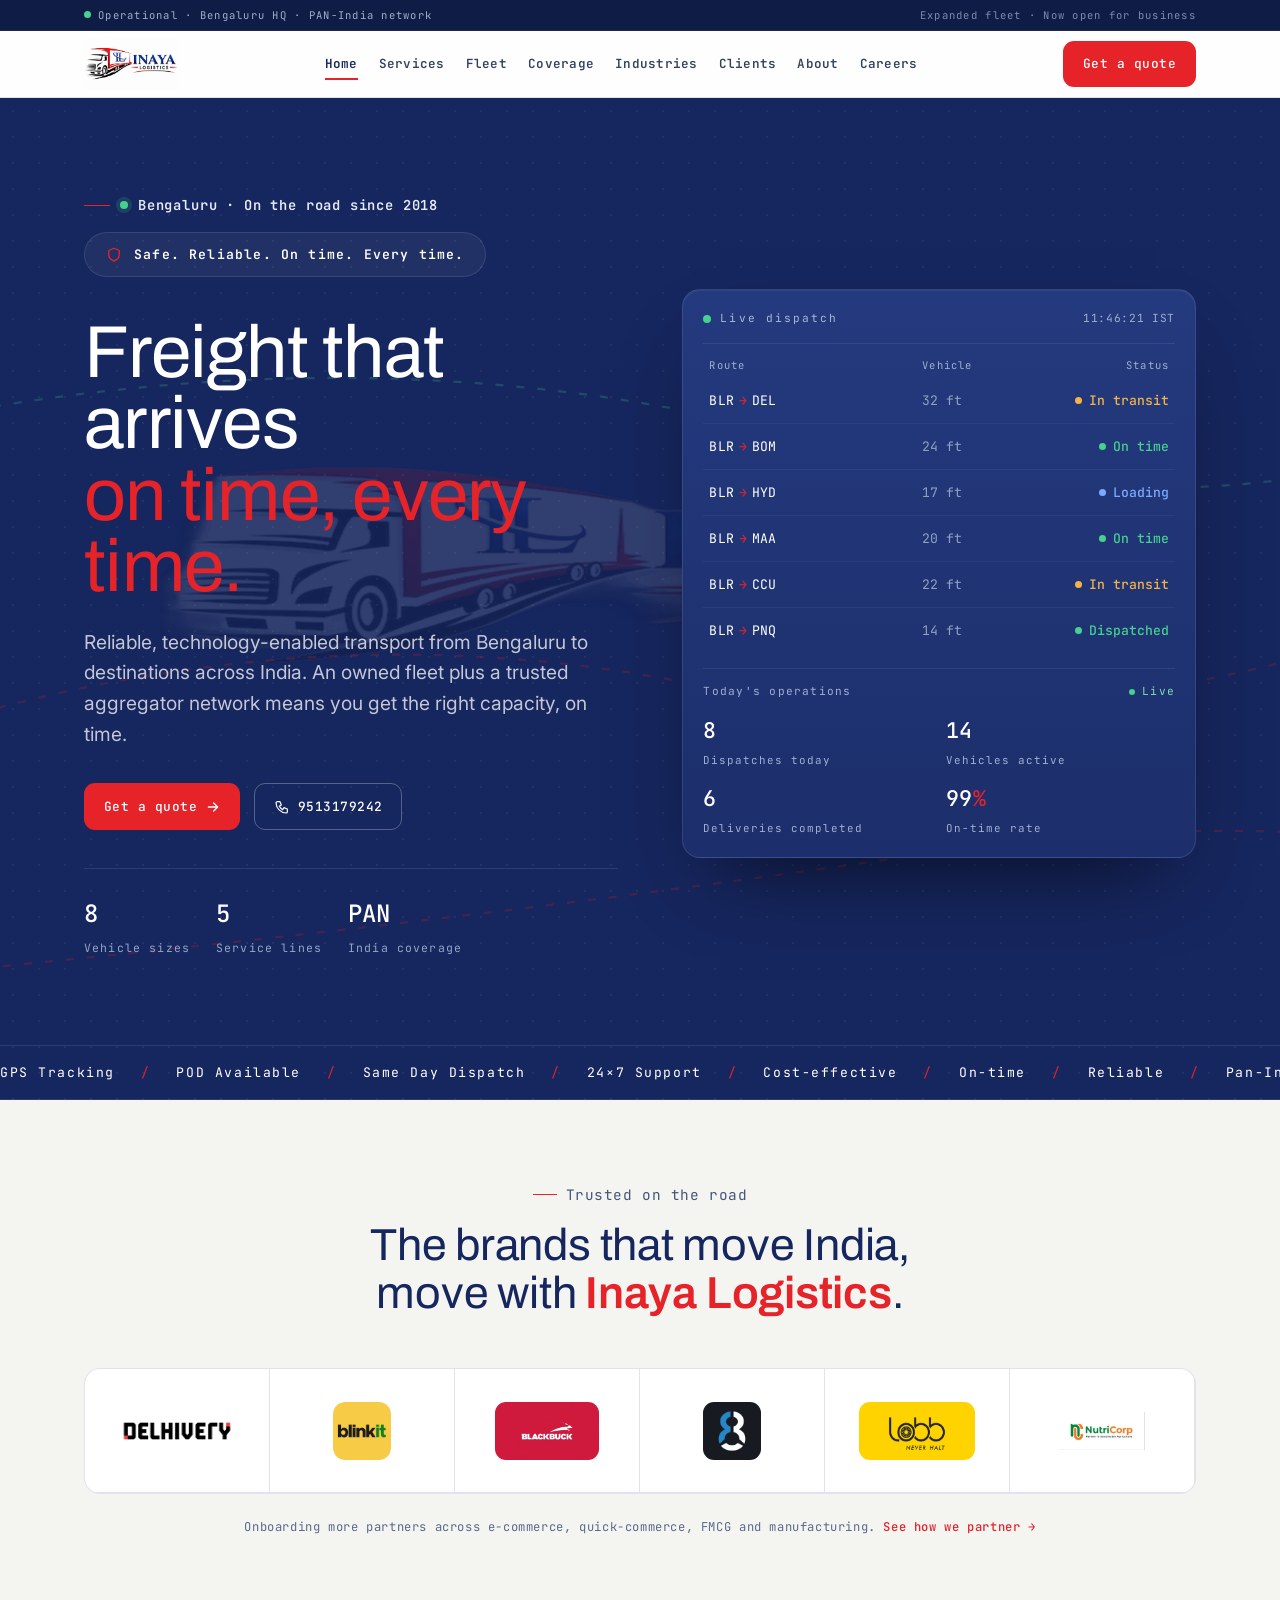
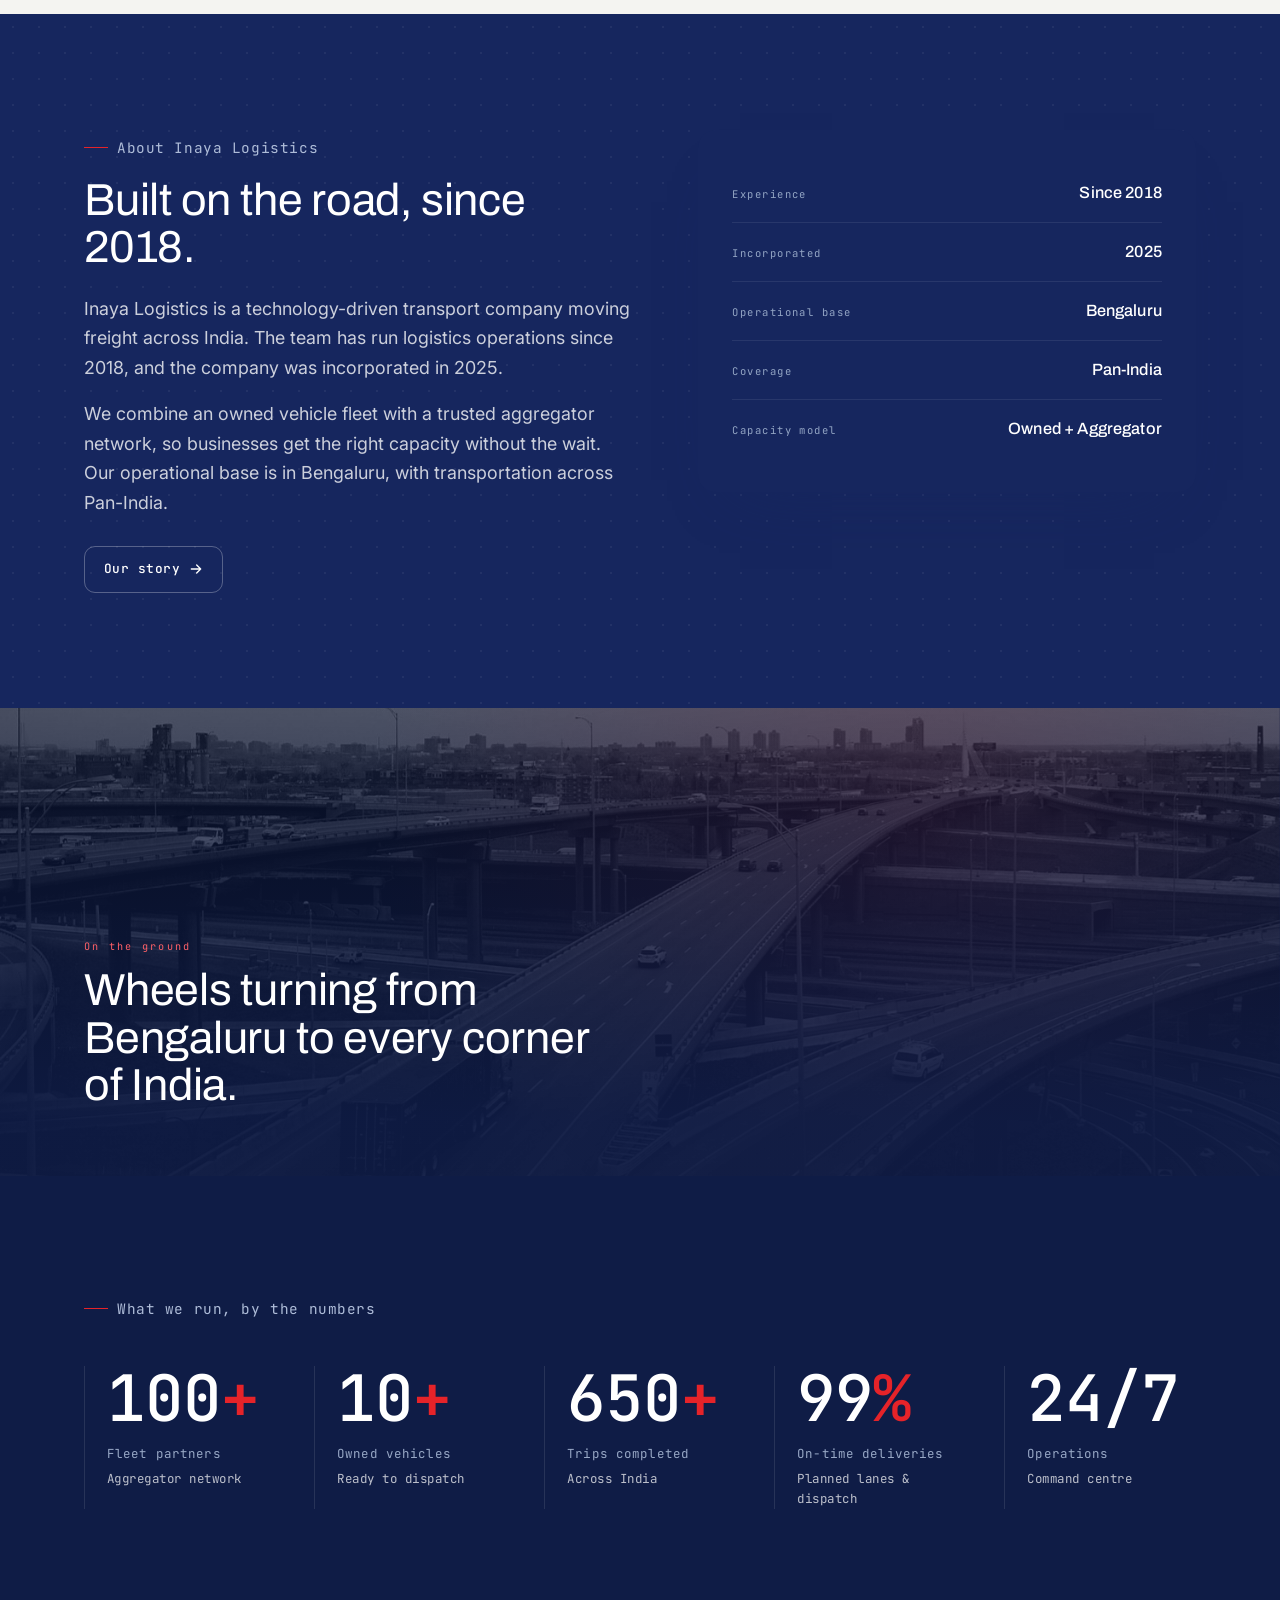
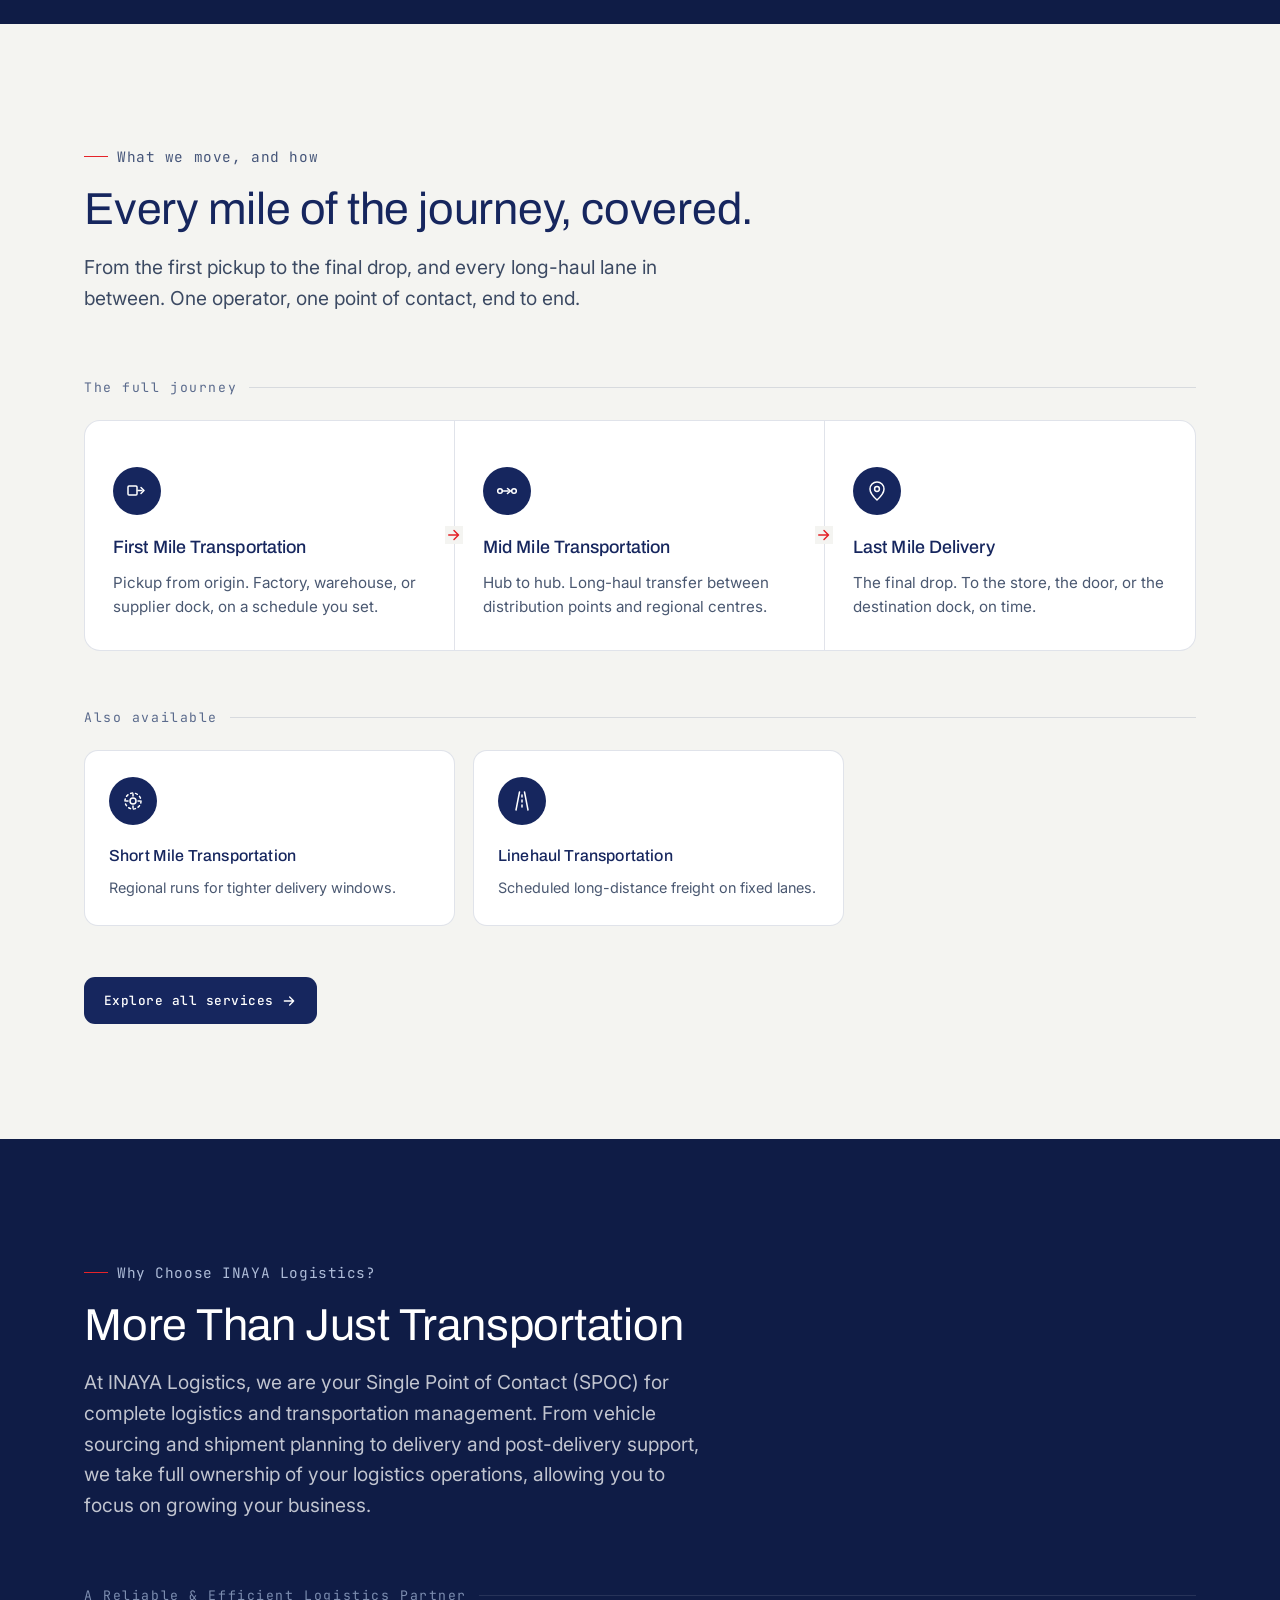
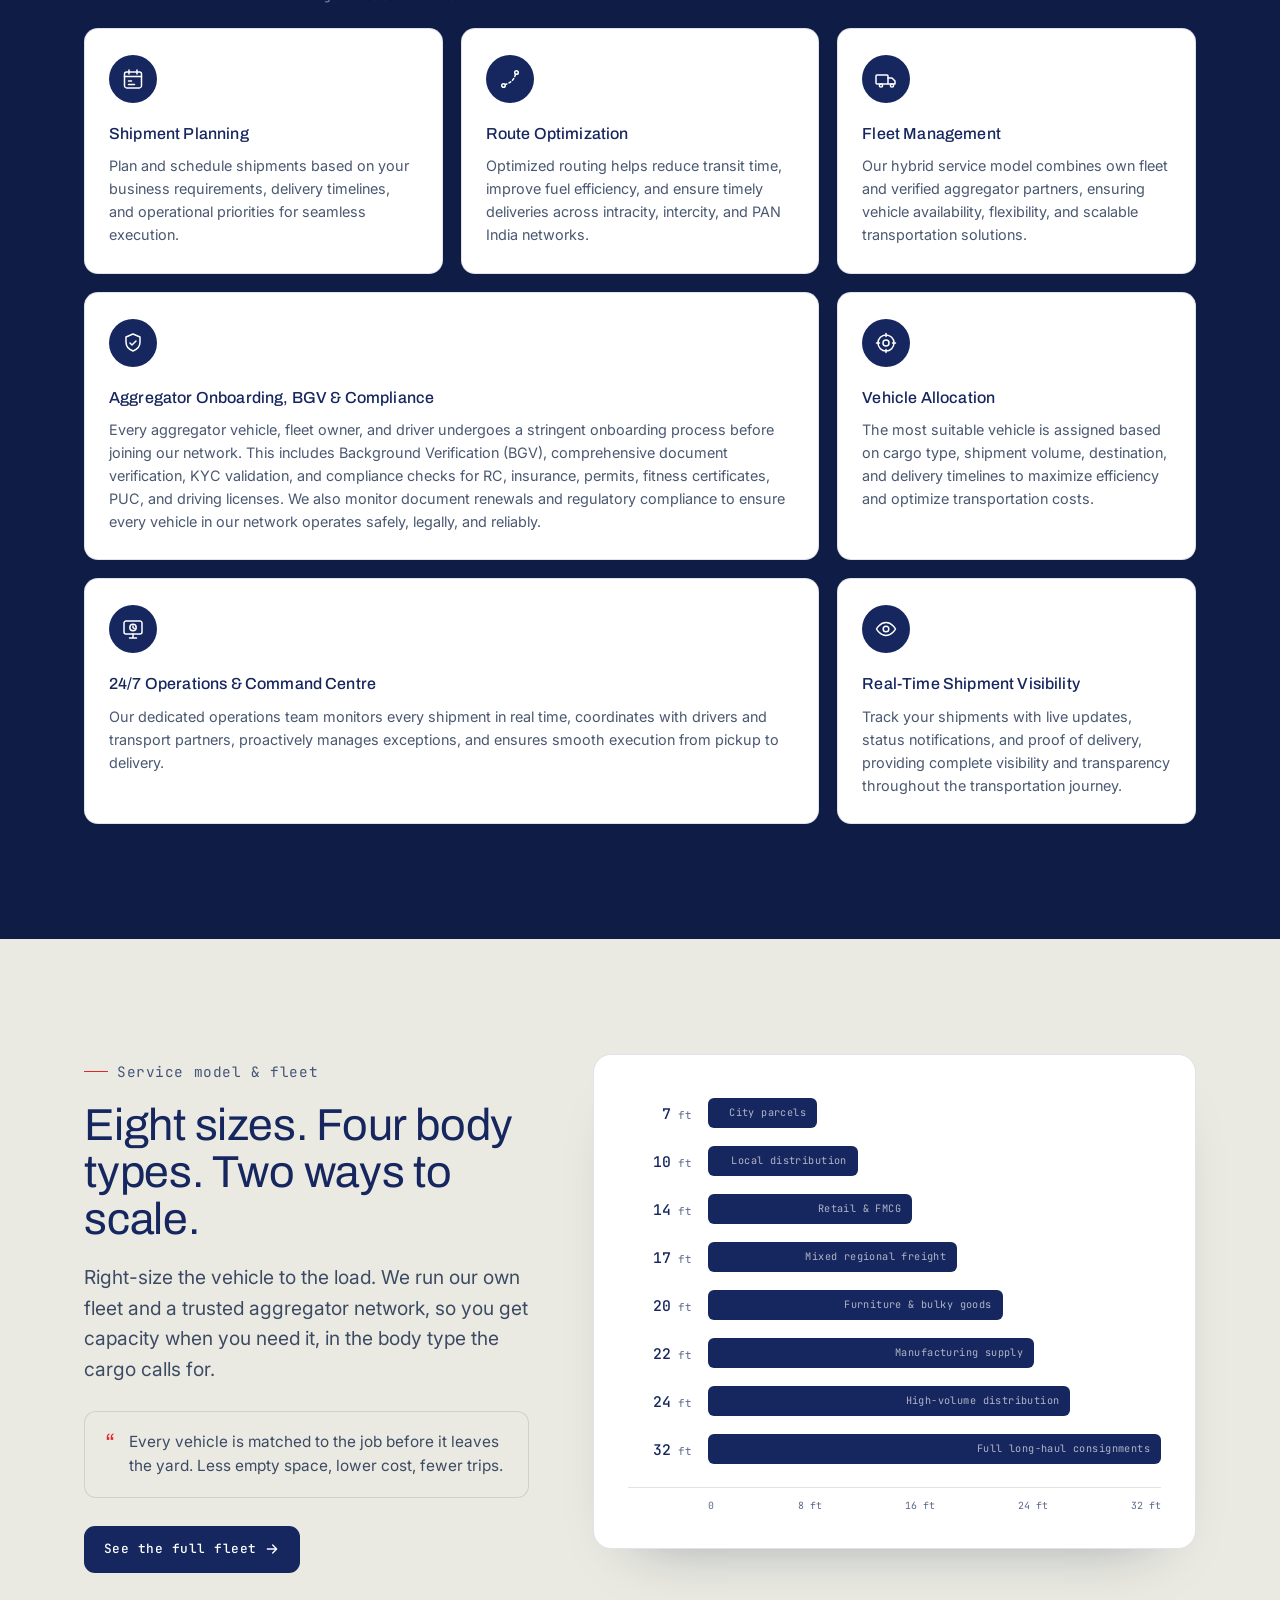
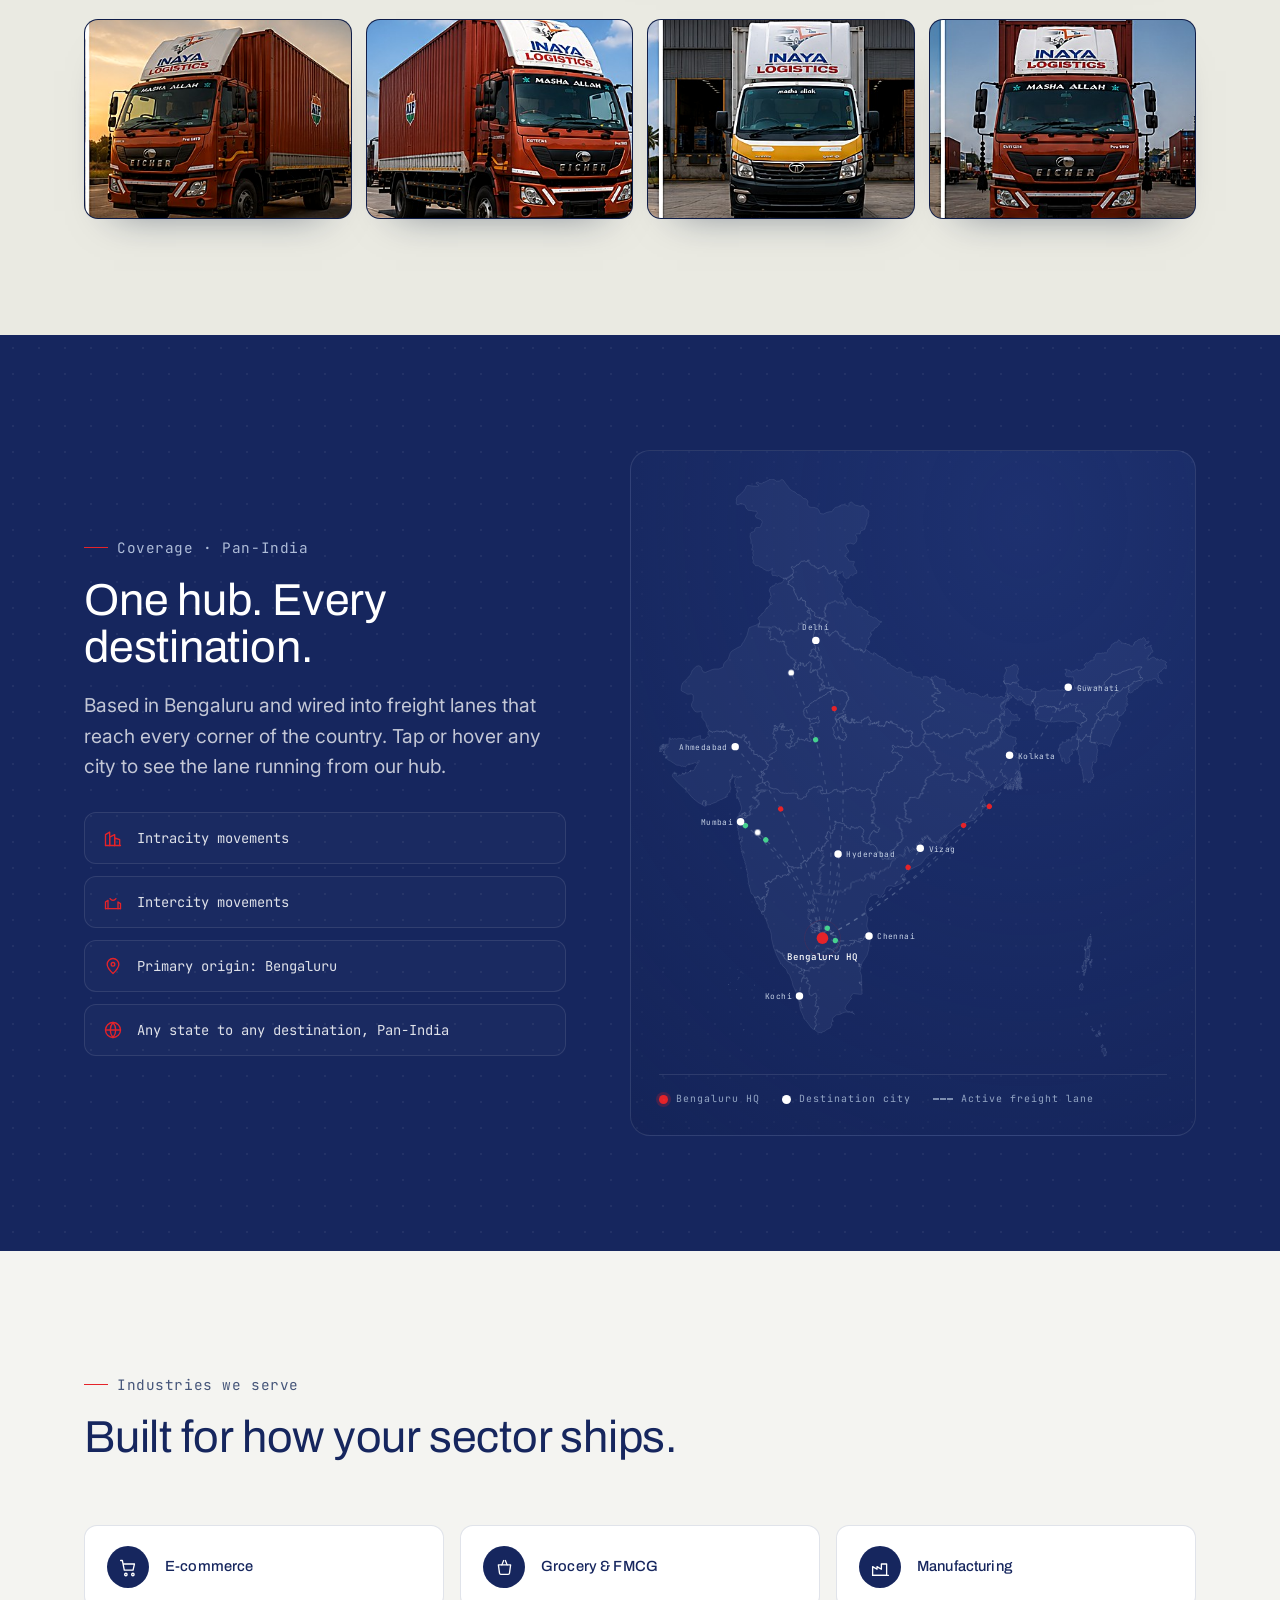
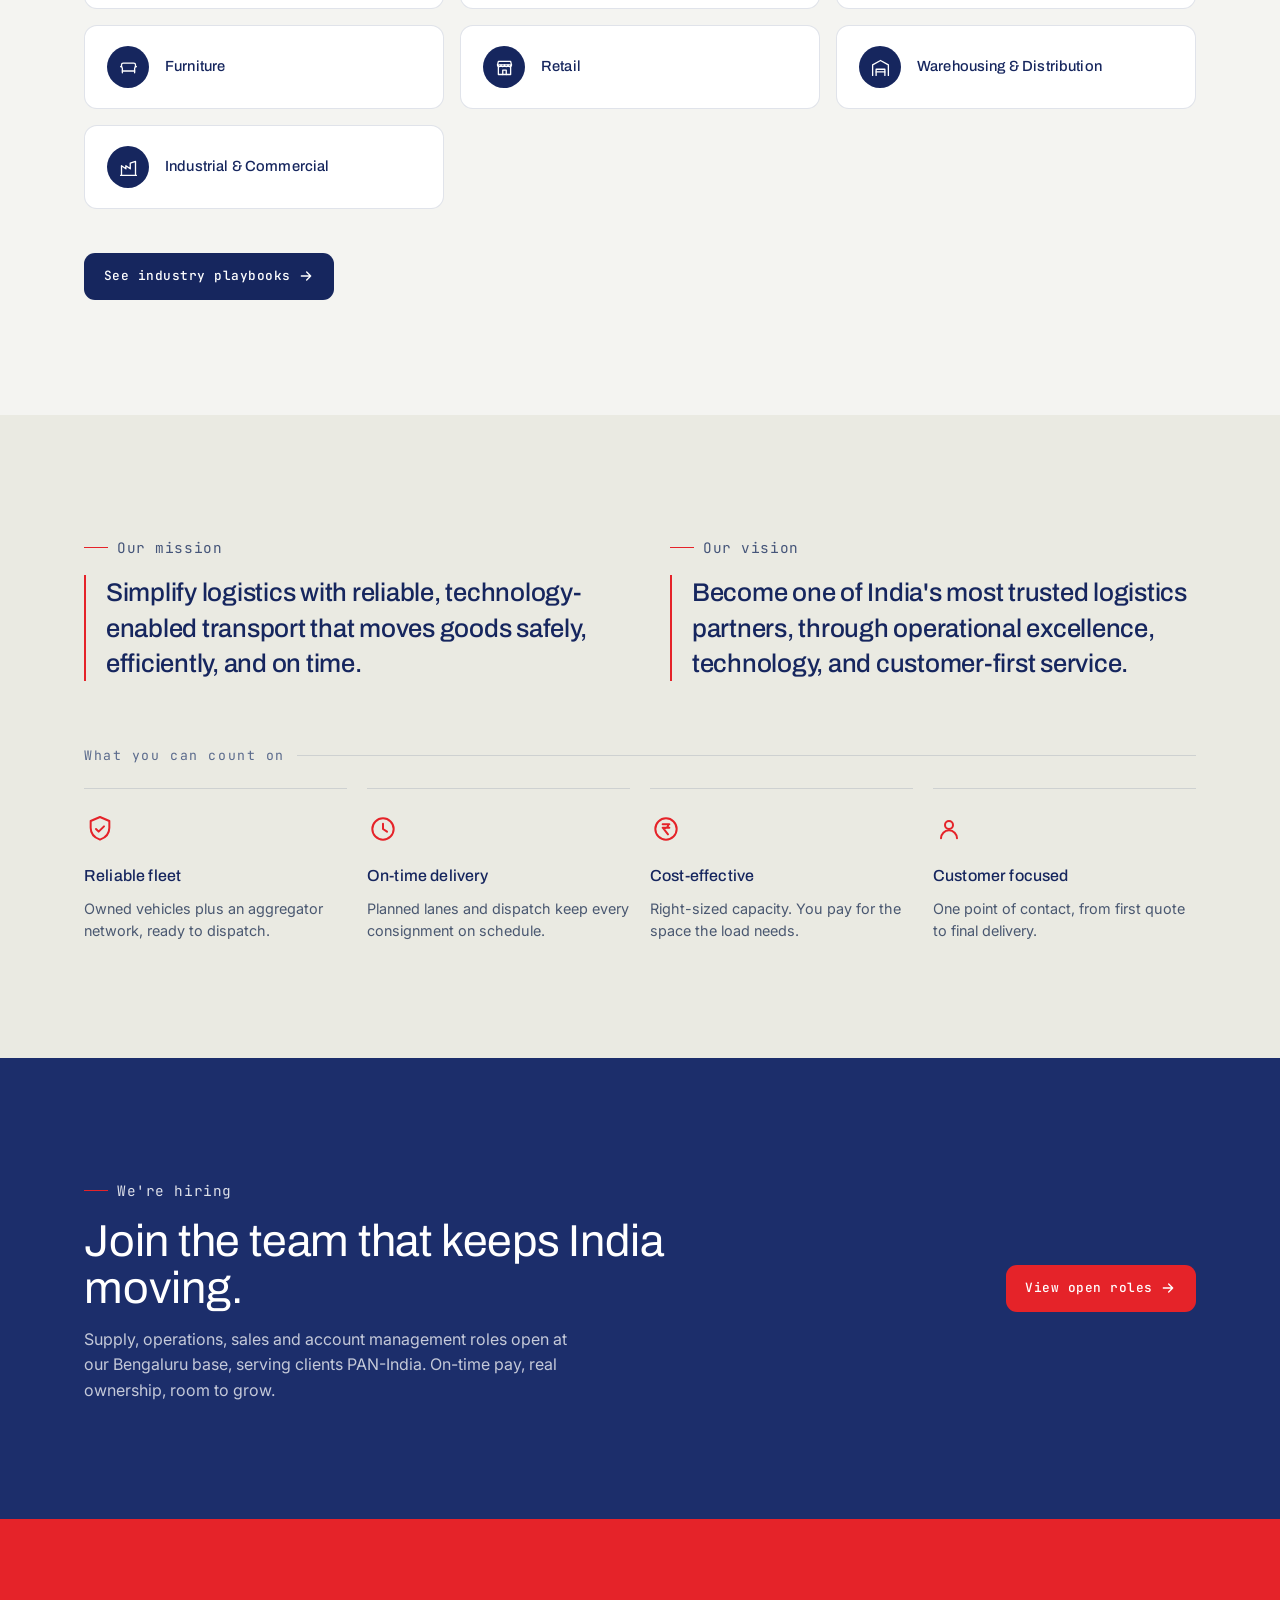
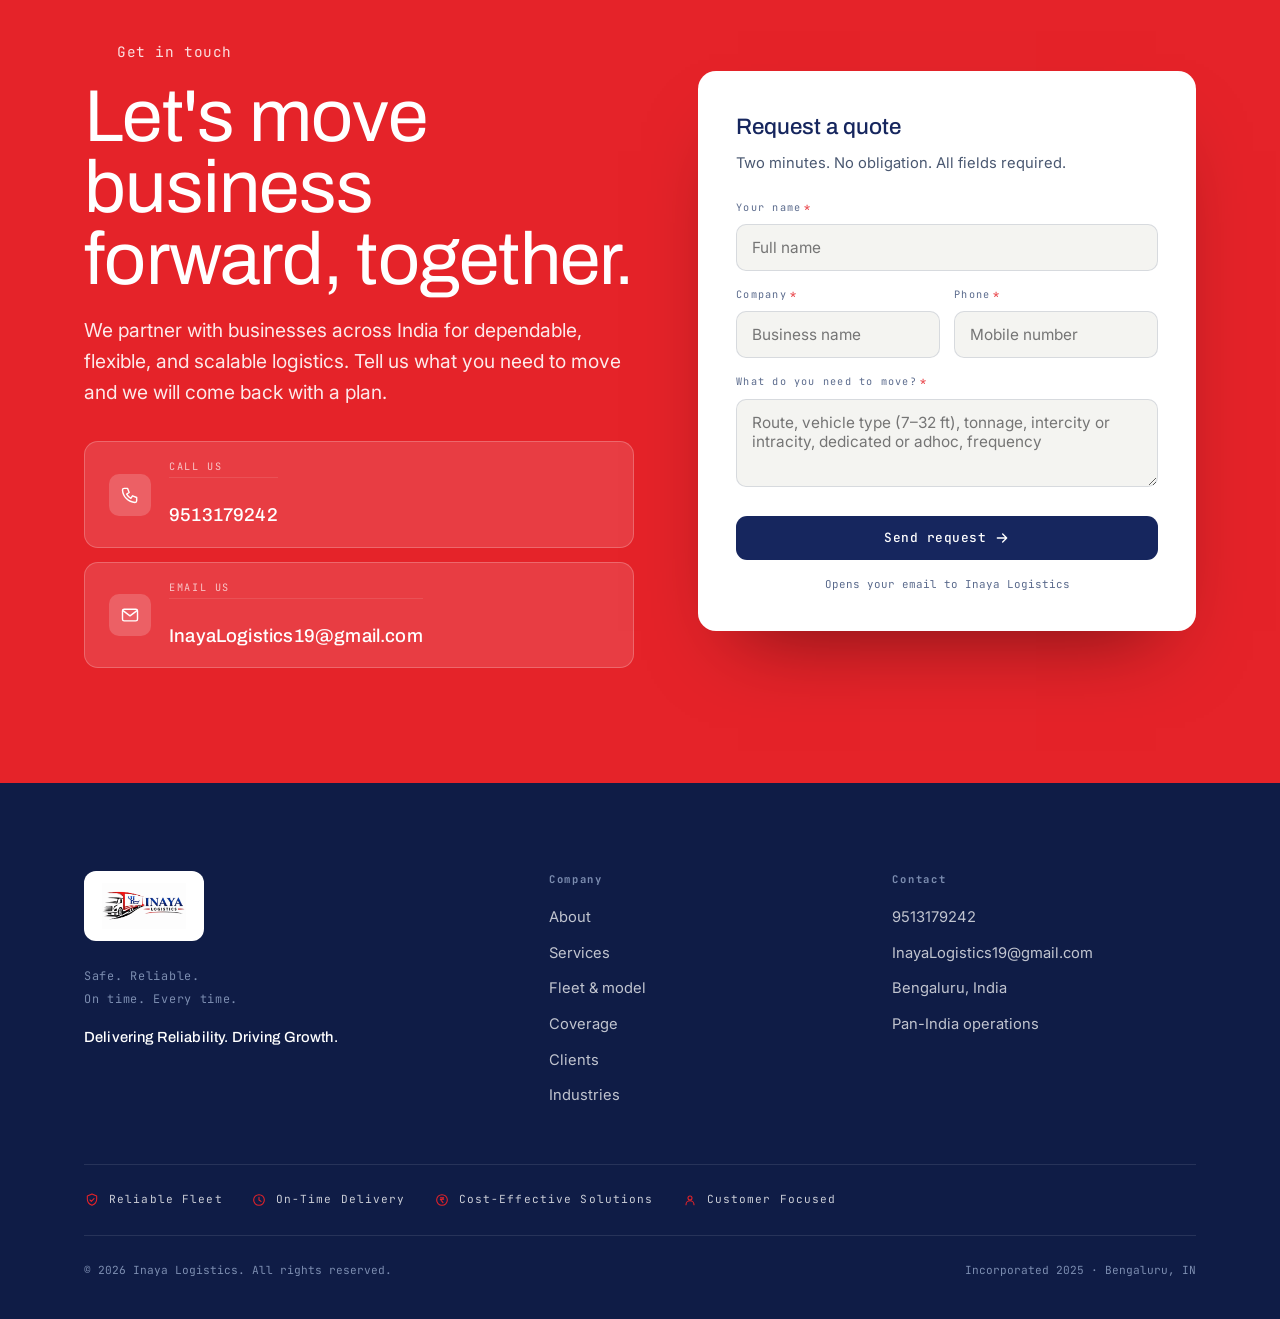
==== commit 7a18ae4b: "Client round 3: fix invisible card headings, exact Why-choose copy, new role - Quote form: 'containe" ====
--- a/index.html
+++ b/index.html
@@ -25,7 +25,7 @@
 <link rel="preconnect" href="https://fonts.googleapis.com" />
 <link rel="preconnect" href="https://fonts.gstatic.com" crossorigin />
 <link href="https://fonts.googleapis.com/css2?family=Archivo:wght@400;500;600;700&family=Inter:wght@400;500;600&family=JetBrains+Mono:wght@400;500;600&display=swap" rel="stylesheet" />
-<link rel="stylesheet" href="assets/css/site.css?v=15" />
+<link rel="stylesheet" href="assets/css/site.css?v=17" />
 <script type="application/ld+json">
 {
   "@context": "https://schema.org",
@@ -124,7 +124,7 @@
           </a>
         </div>
         <div class="hero-meta">
-          <div class="m"><span class="k">8</span><span class="v">Container sizes</span></div>
+          <div class="m"><span class="k">8</span><span class="v">Vehicle sizes</span></div>
           <div class="m"><span class="k">5</span><span class="v">Service lines</span></div>
           <div class="m"><span class="k">PAN</span><span class="v">India coverage</span></div>
         </div>
@@ -556,7 +556,7 @@
           <div class="field"><label for="q-company">Company<span class="req" aria-hidden="true">*</span></label><input id="q-company" type="text" placeholder="Business name" autocomplete="organization" required aria-required="true" /><span class="err">Please enter your company.</span></div>
           <div class="field"><label for="q-phone">Phone<span class="req" aria-hidden="true">*</span></label><input id="q-phone" type="tel" placeholder="Mobile number" autocomplete="tel" required aria-required="true" /><span class="err">Please enter a valid phone number.</span></div>
         </div>
-        <div class="field"><label for="q-detail">What do you need to move?<span class="req" aria-hidden="true">*</span></label><textarea id="q-detail" placeholder="Route, load type, container size, frequency" required aria-required="true"></textarea><span class="err">Please tell us what you need to move.</span></div>
+        <div class="field"><label for="q-detail">What do you need to move?<span class="req" aria-hidden="true">*</span></label><textarea id="q-detail" placeholder="Route, vehicle type (7–32 ft), tonnage, intercity or intracity, dedicated or adhoc, frequency" required aria-required="true"></textarea><span class="err">Please tell us what you need to move.</span></div>
         <button class="btn btn-dark" type="button" id="quoteSend">Send request
           <svg viewBox="0 0 24 24" fill="none" stroke="currentColor" stroke-width="2" stroke-linecap="round" stroke-linejoin="round"><path d="M5 12h14M13 6l6 6-6 6"/></svg>
         </button>
--- a/assets/css/site.css
+++ b/assets/css/site.css
@@ -427,6 +427,8 @@
 .faq details[open] summary .pm::after{transform:translate(-50%,-50%) scaleY(0)}
 .faq details p{font-size:.98rem;color:#4a5871;line-height:1.66;padding:0 4px 24px;max-width:64ch}
 .bg-navy .faq details p,.bg-deep .faq details p{color:rgba(255,255,255,.7)}
+.faq details p strong{display:block;color:var(--ink);font-family:var(--f-disp);font-weight:600;font-size:1rem;letter-spacing:-.005em;margin-bottom:6px}
+.bg-navy .faq details p strong,.bg-deep .faq details p strong{color:#fff}
 
 /* ---------- footer ---------- */
 footer.site{padding-top:clamp(56px,7vw,88px);padding-bottom:40px}
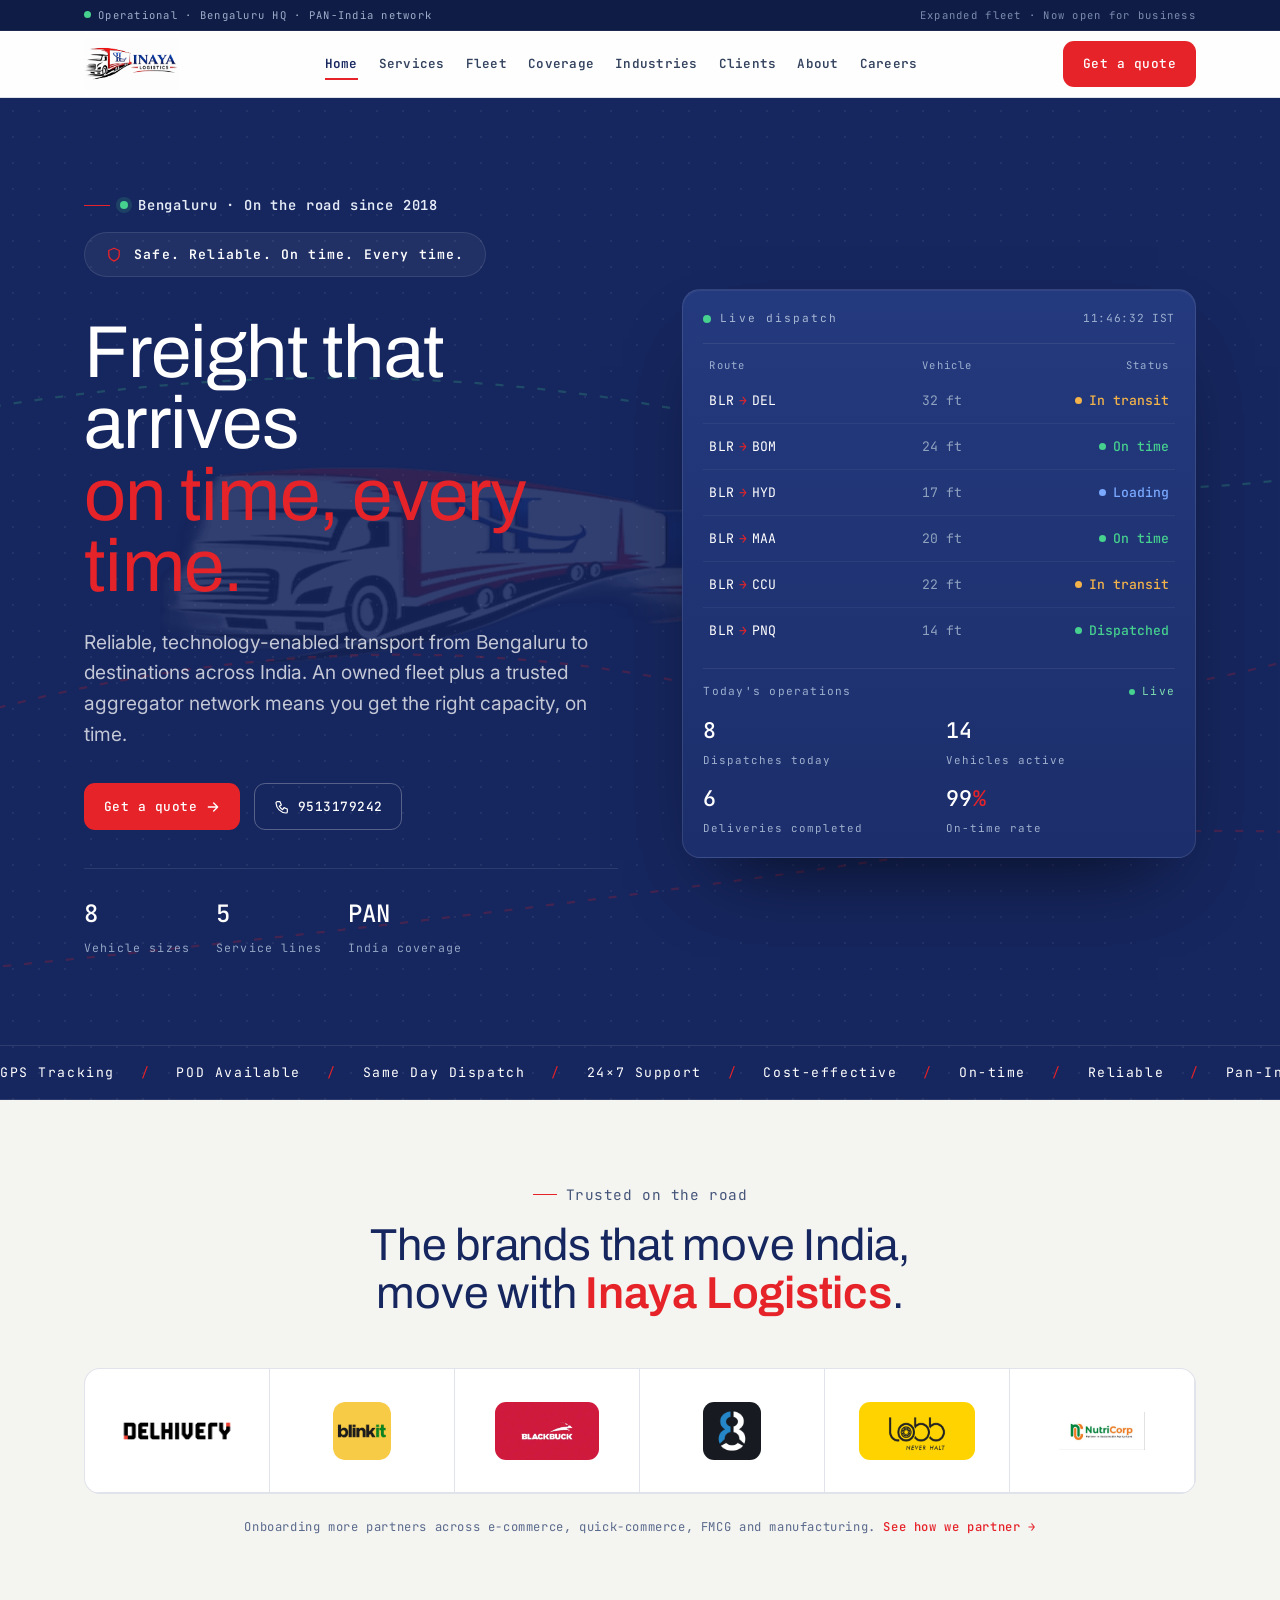
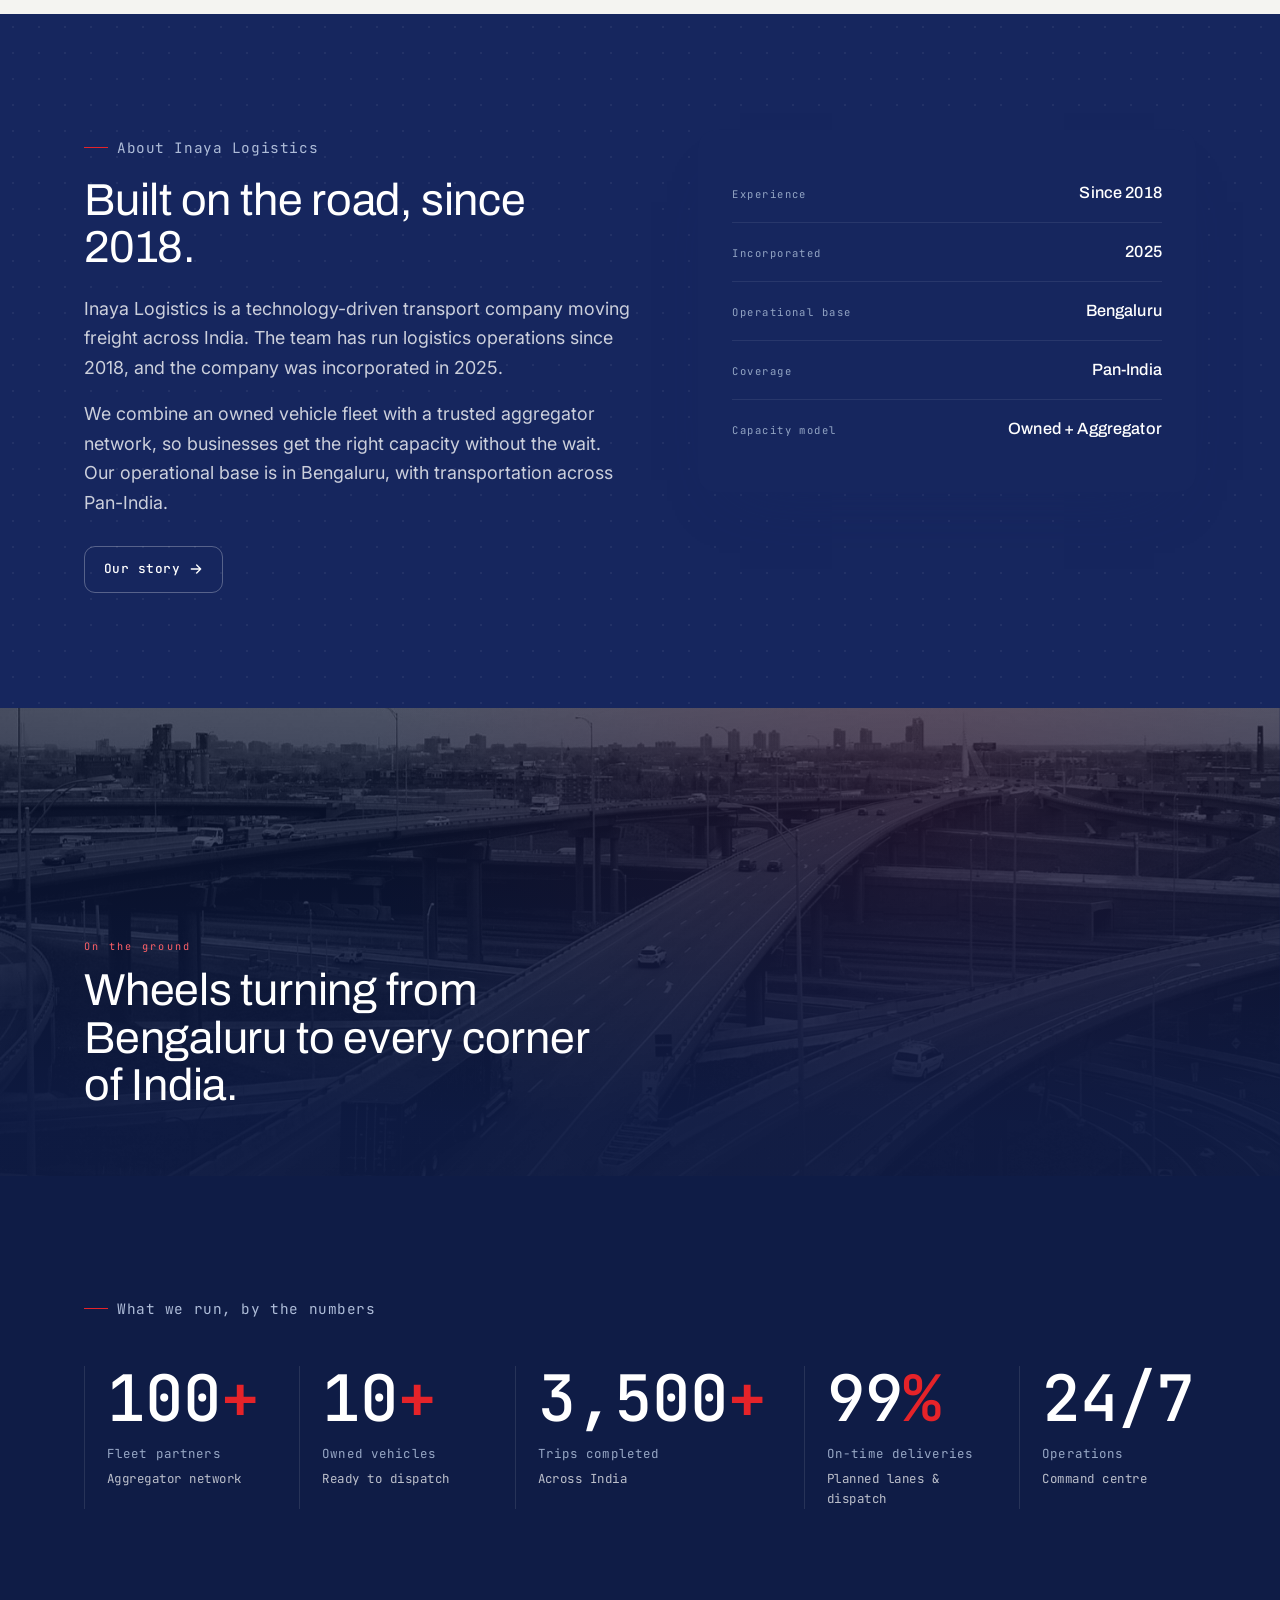
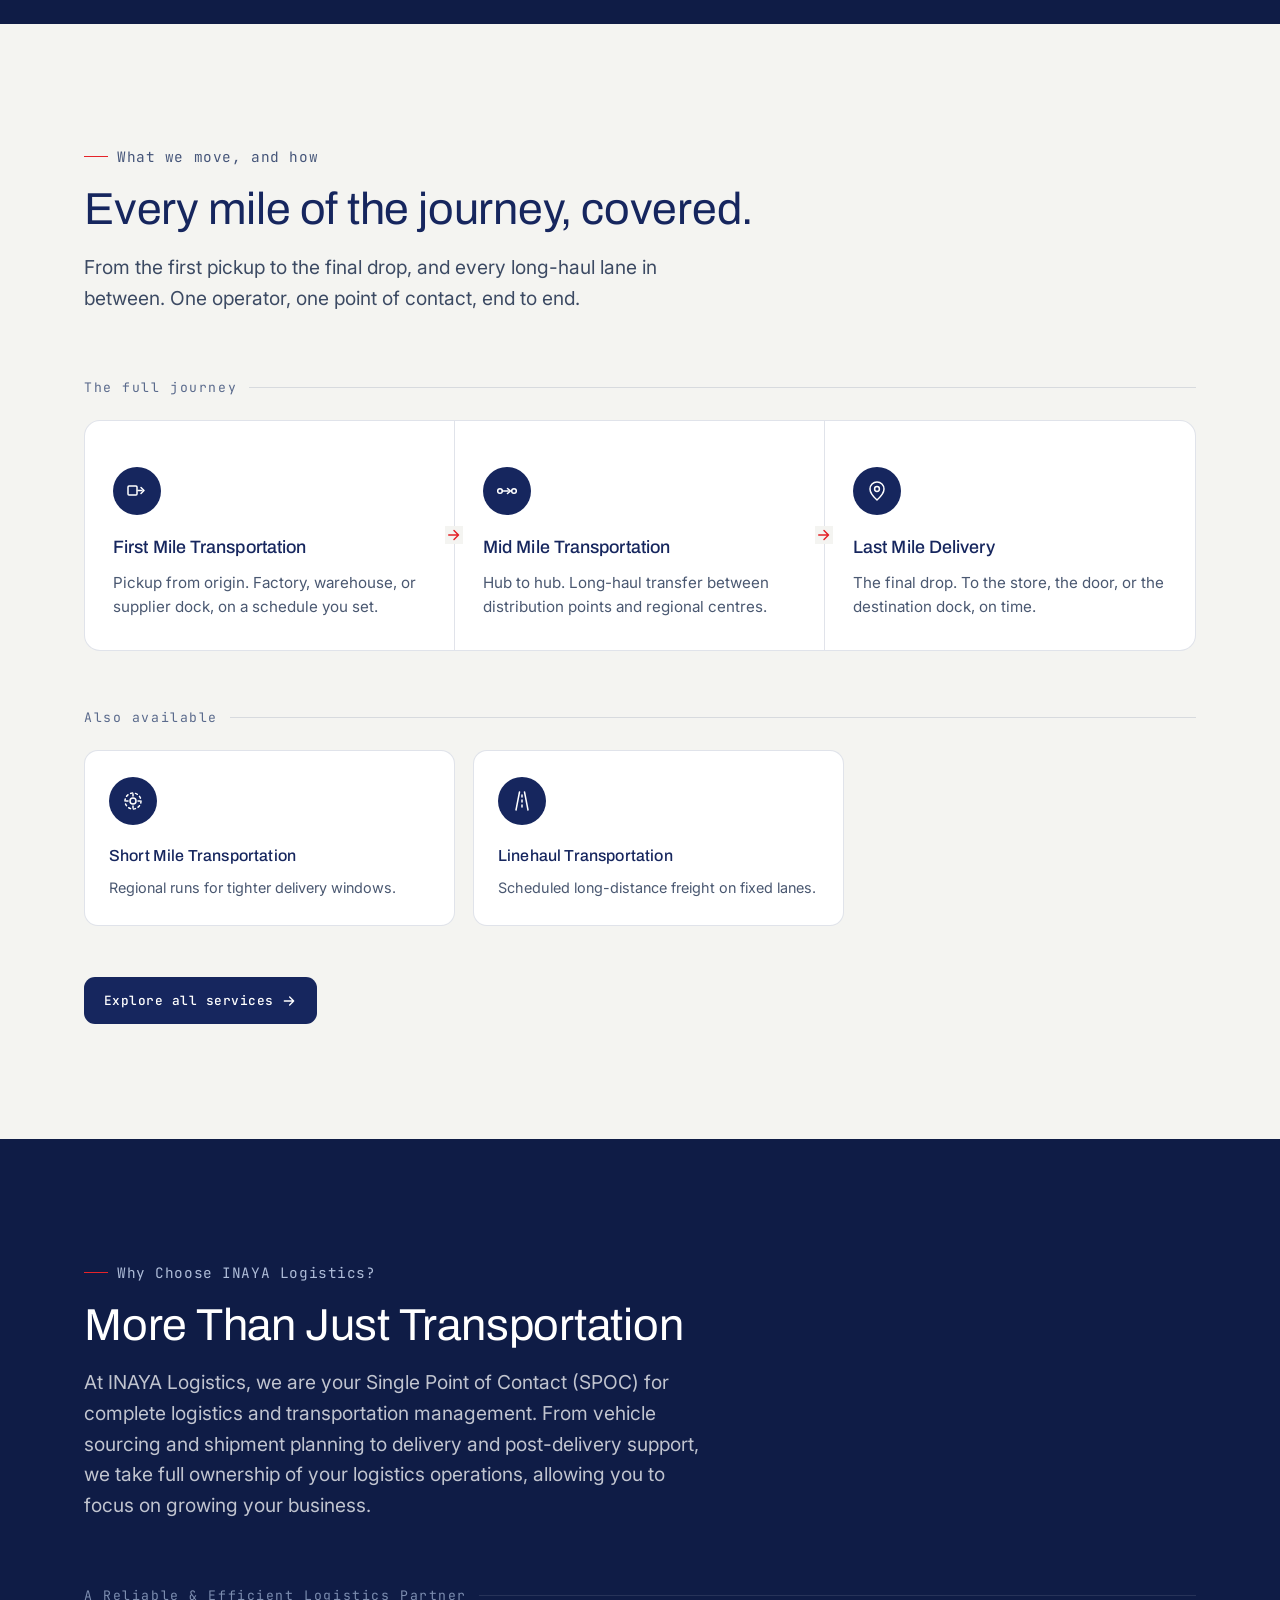
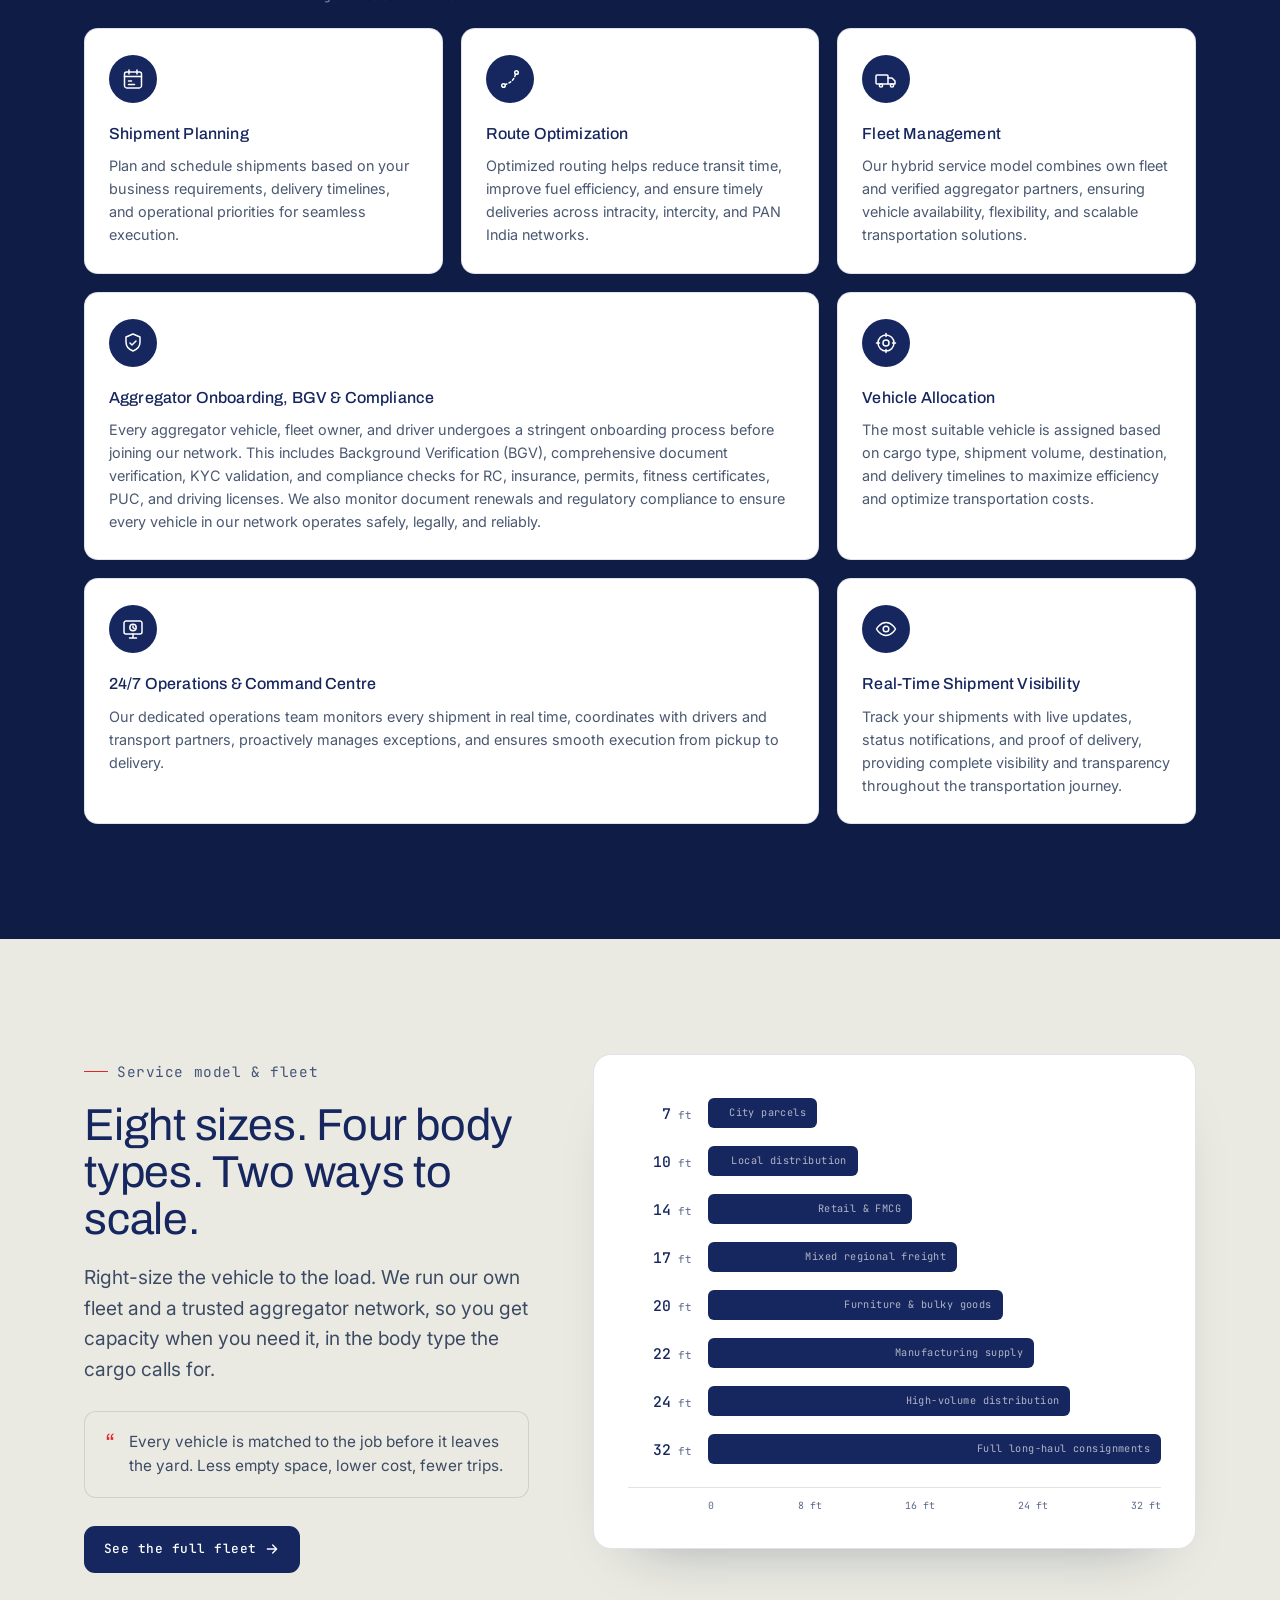
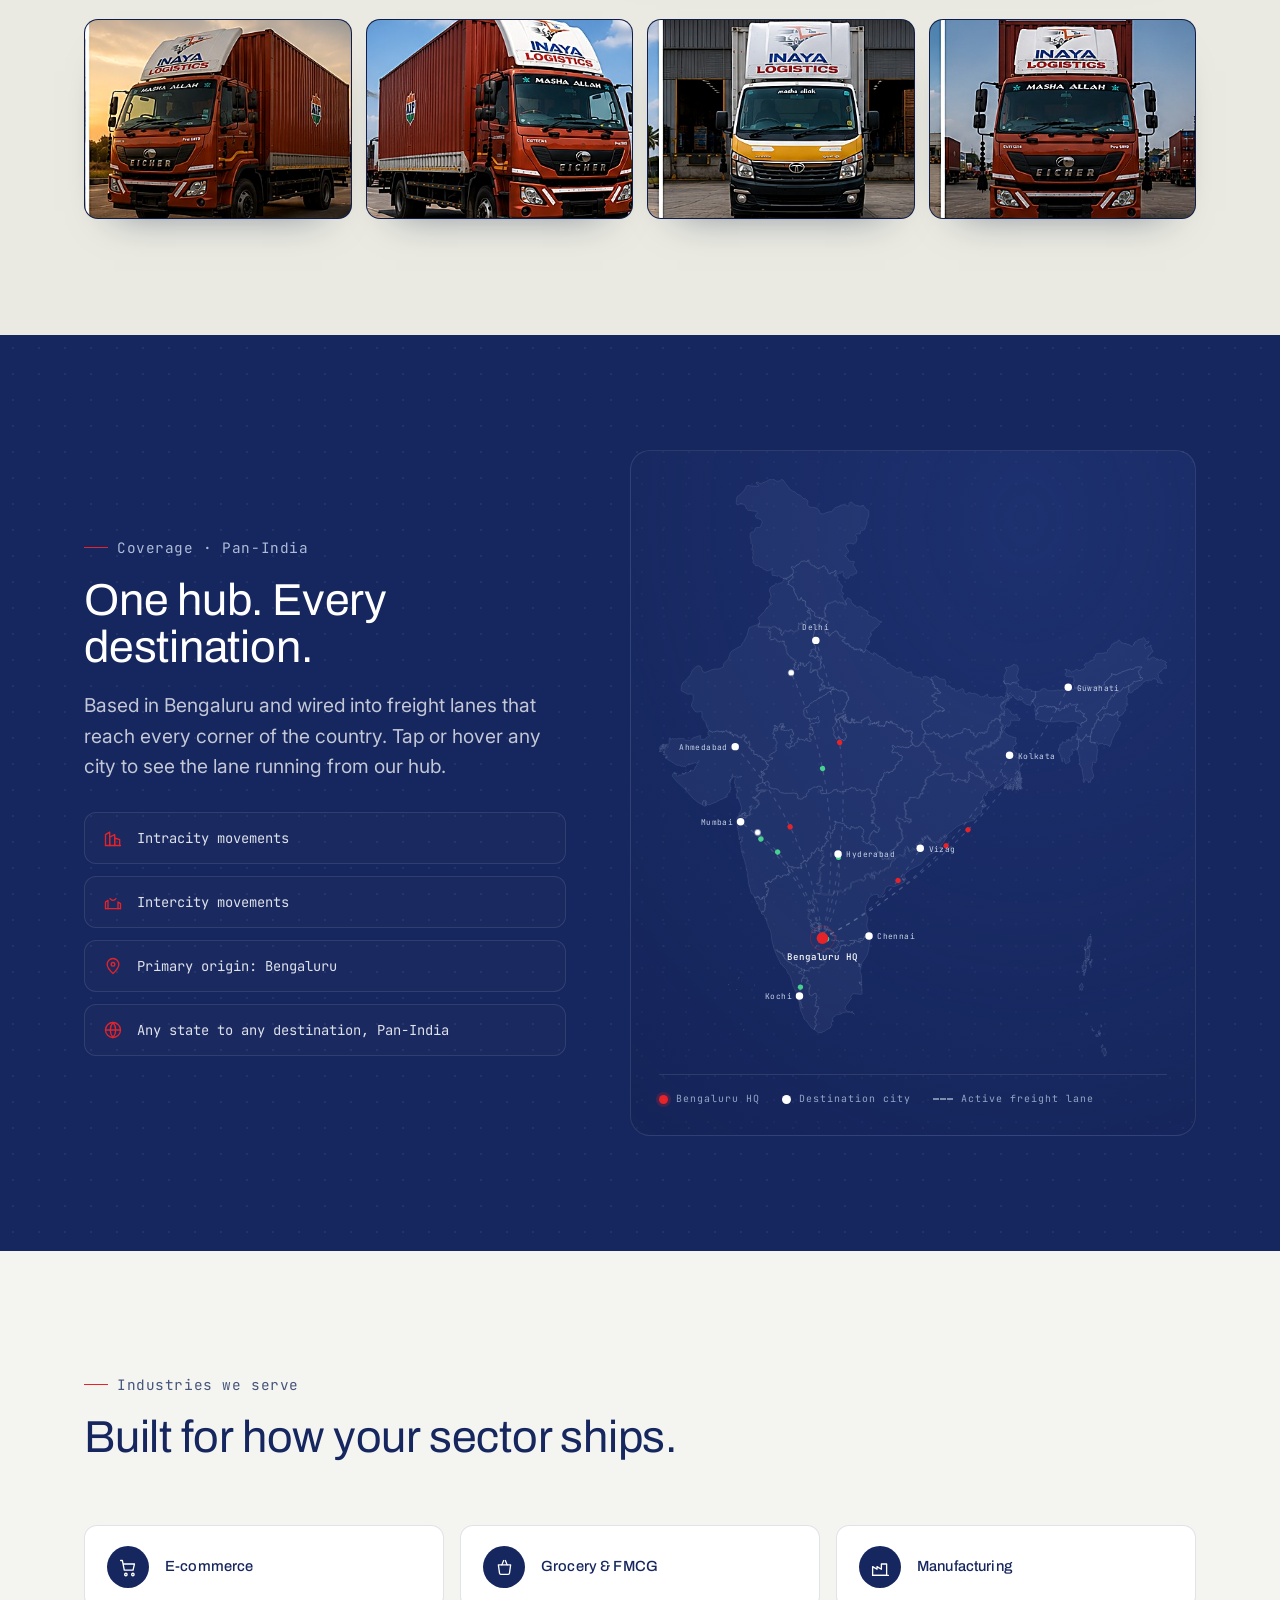
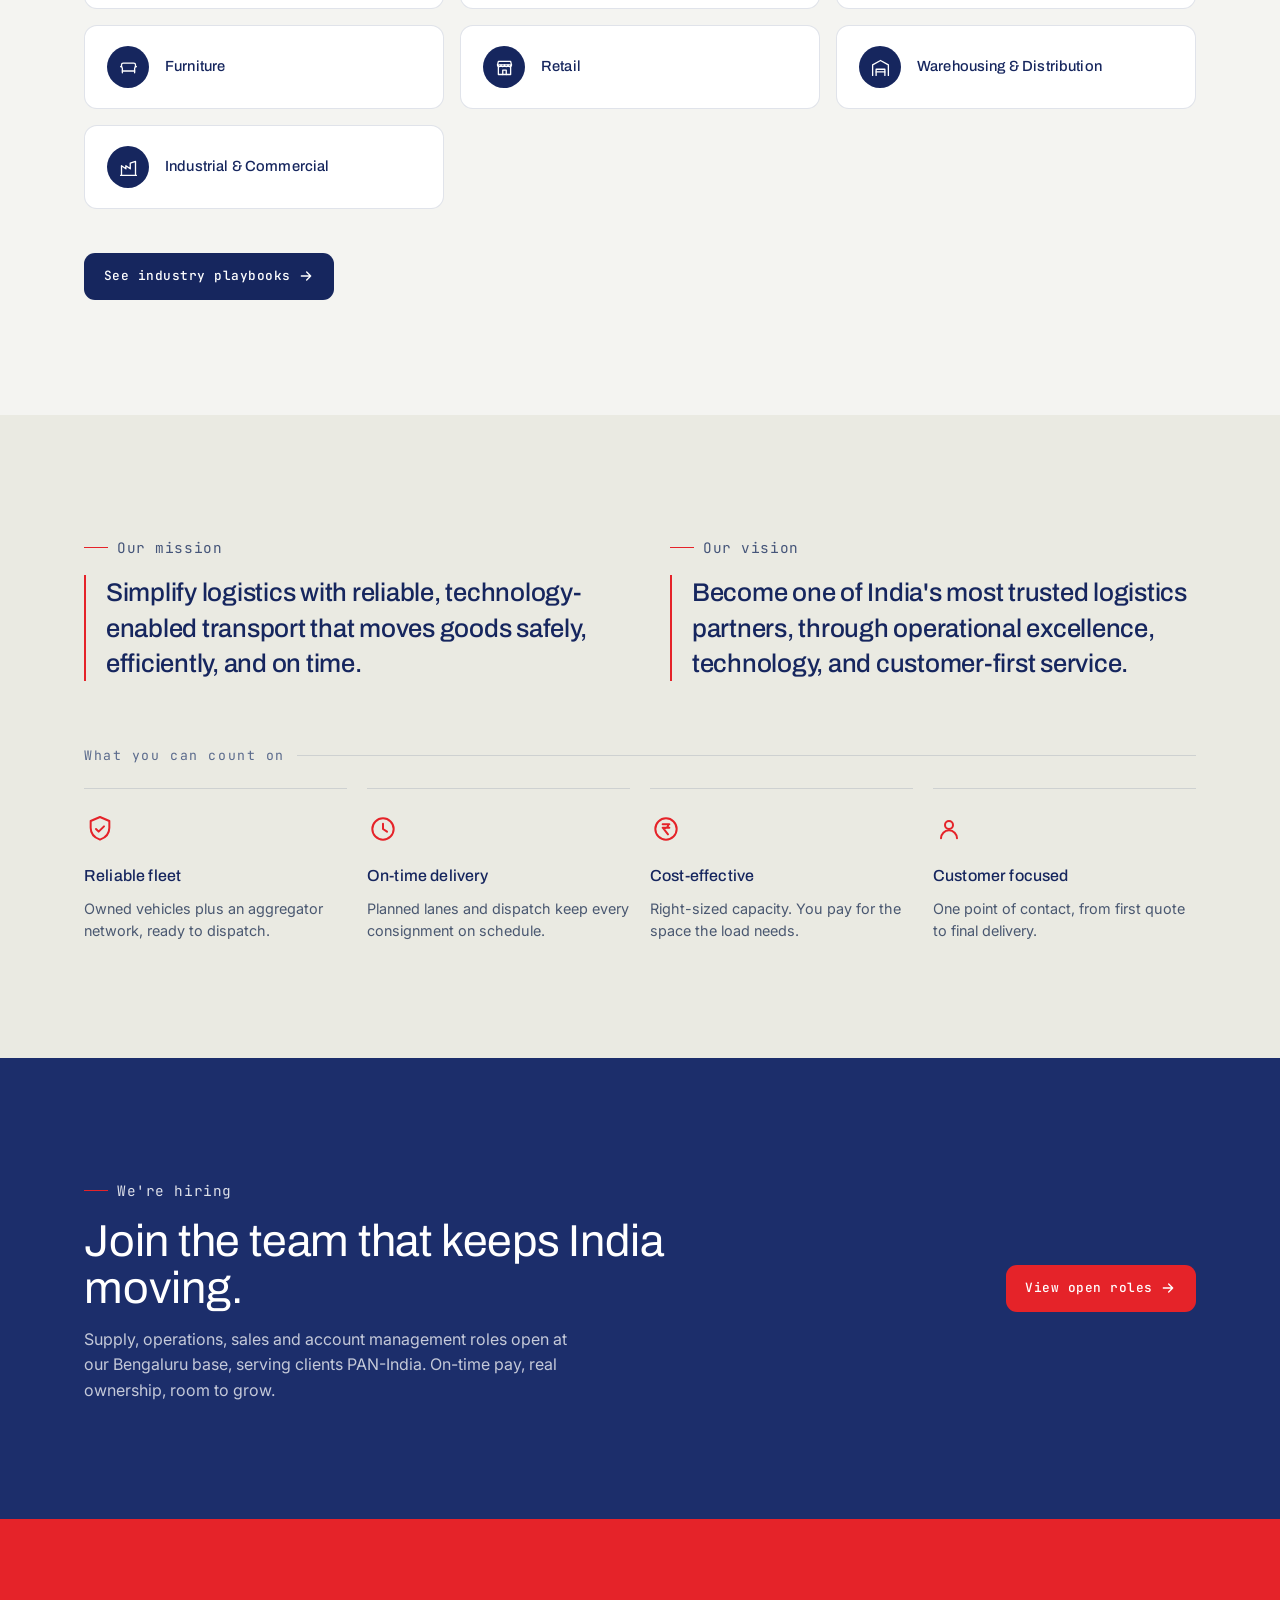
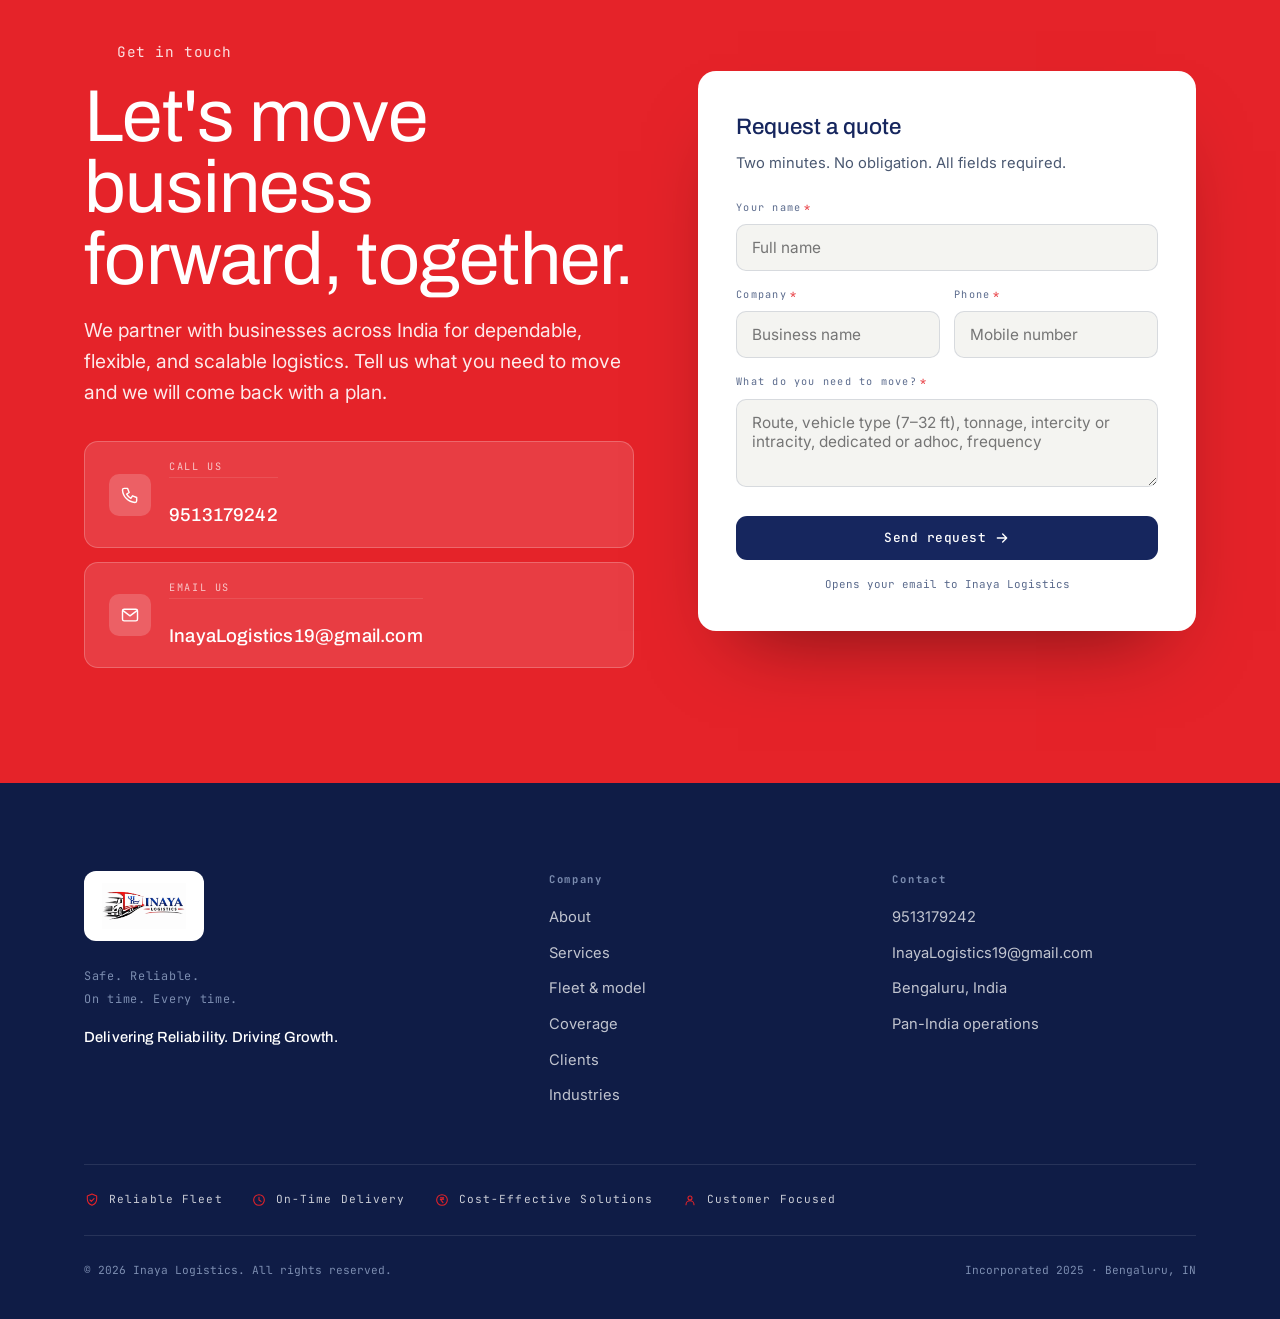
==== commit d9fc0c0c: "Client updates: fleet-ownership FAQ copy, trips 650+ -> 3500+ Co-Authored-By: Claude Sonnet 5 <norep" ====
--- a/index.html
+++ b/index.html
@@ -224,7 +224,7 @@
     <div class="stats-grid stats-grid--5">
       <div class="stat reveal"><div class="num"><span class="count" data-to="100">0</span><span class="sfx">+</span></div><div class="lab">Fleet partners<span class="b">Aggregator network</span></div></div>
       <div class="stat reveal" style="transition-delay:.06s"><div class="num"><span class="count" data-to="10">0</span><span class="sfx">+</span></div><div class="lab">Owned vehicles<span class="b">Ready to dispatch</span></div></div>
-      <div class="stat reveal" style="transition-delay:.12s"><div class="num"><span class="count" data-to="650">0</span><span class="sfx">+</span></div><div class="lab">Trips completed<span class="b">Across India</span></div></div>
+      <div class="stat reveal" style="transition-delay:.12s"><div class="num"><span class="count" data-to="3500">0</span><span class="sfx">+</span></div><div class="lab">Trips completed<span class="b">Across India</span></div></div>
       <div class="stat reveal" style="transition-delay:.18s"><div class="num"><span class="count" data-to="99">0</span><span class="sfx">%</span></div><div class="lab">On-time deliveries<span class="b">Planned lanes &amp; dispatch</span></div></div>
       <div class="stat reveal" style="transition-delay:.24s"><div class="num">24/7</div><div class="lab">Operations<span class="b">Command centre</span></div></div>
     </div>
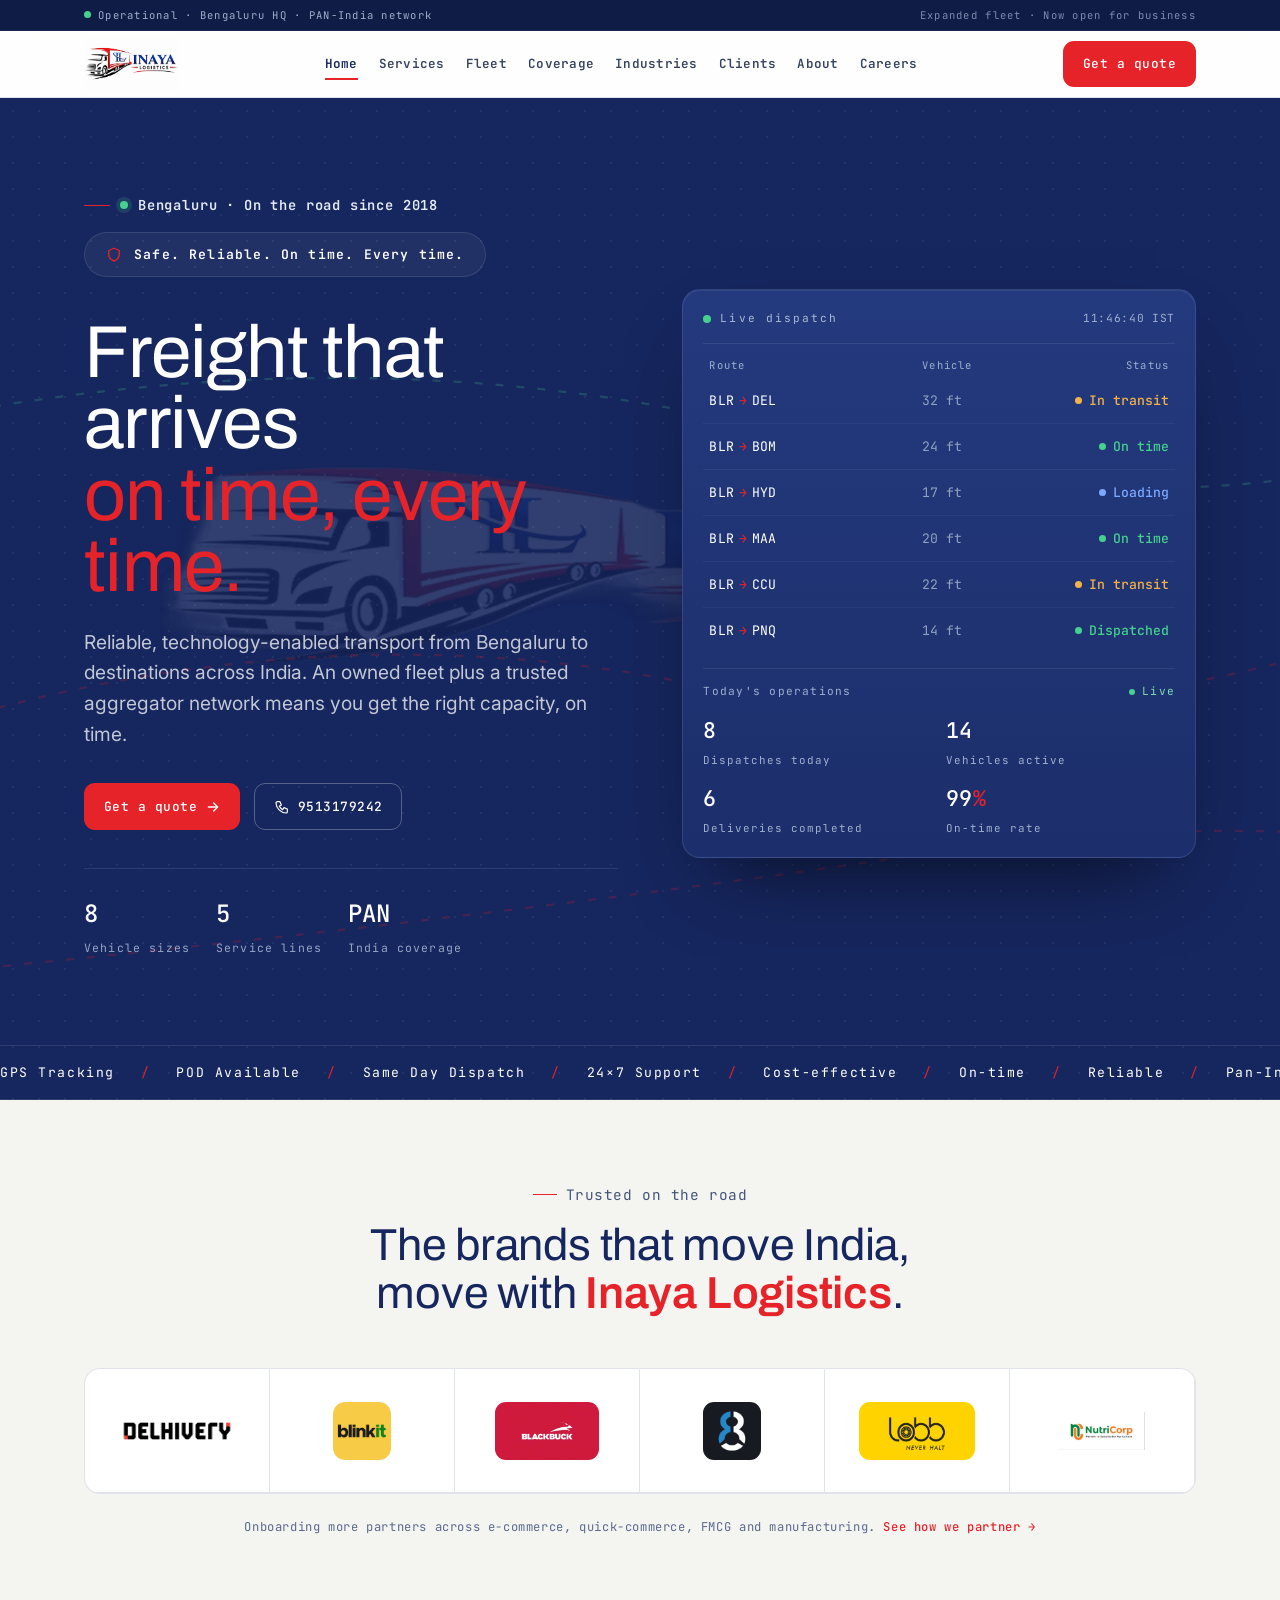
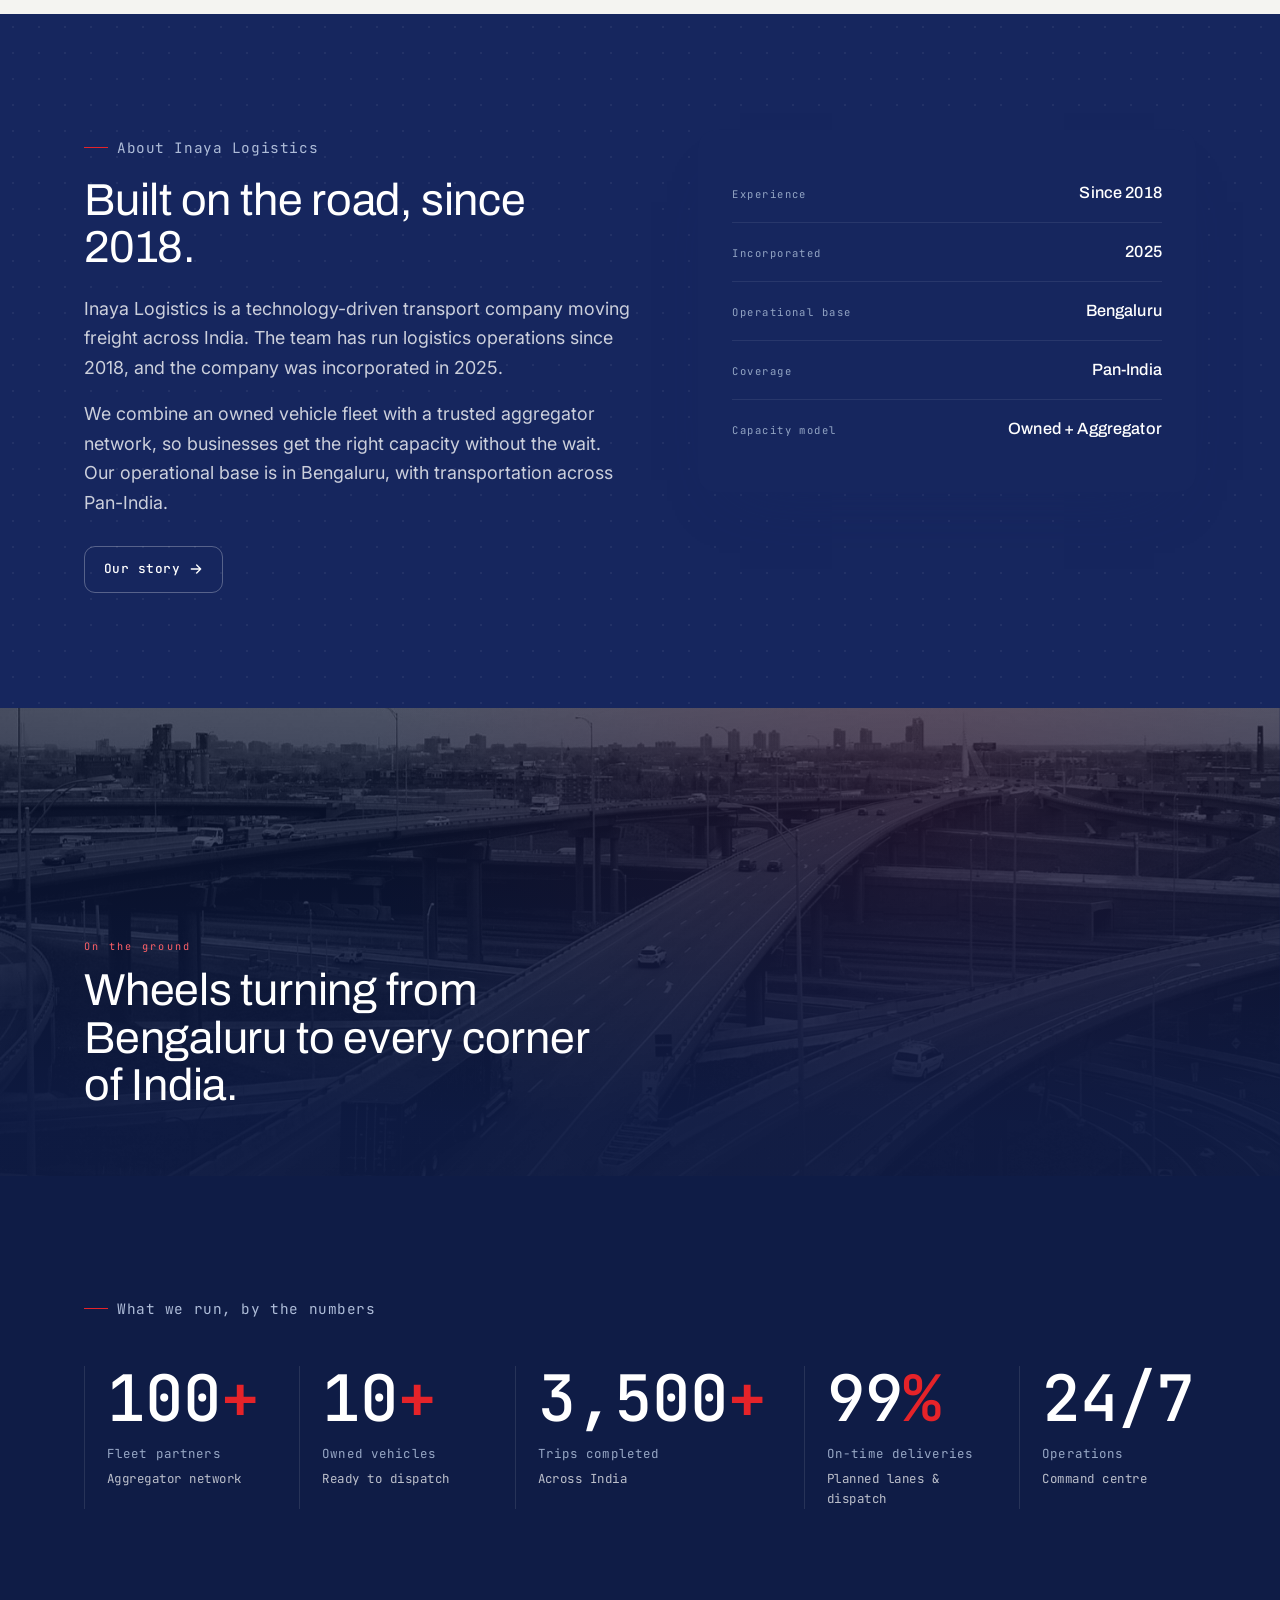
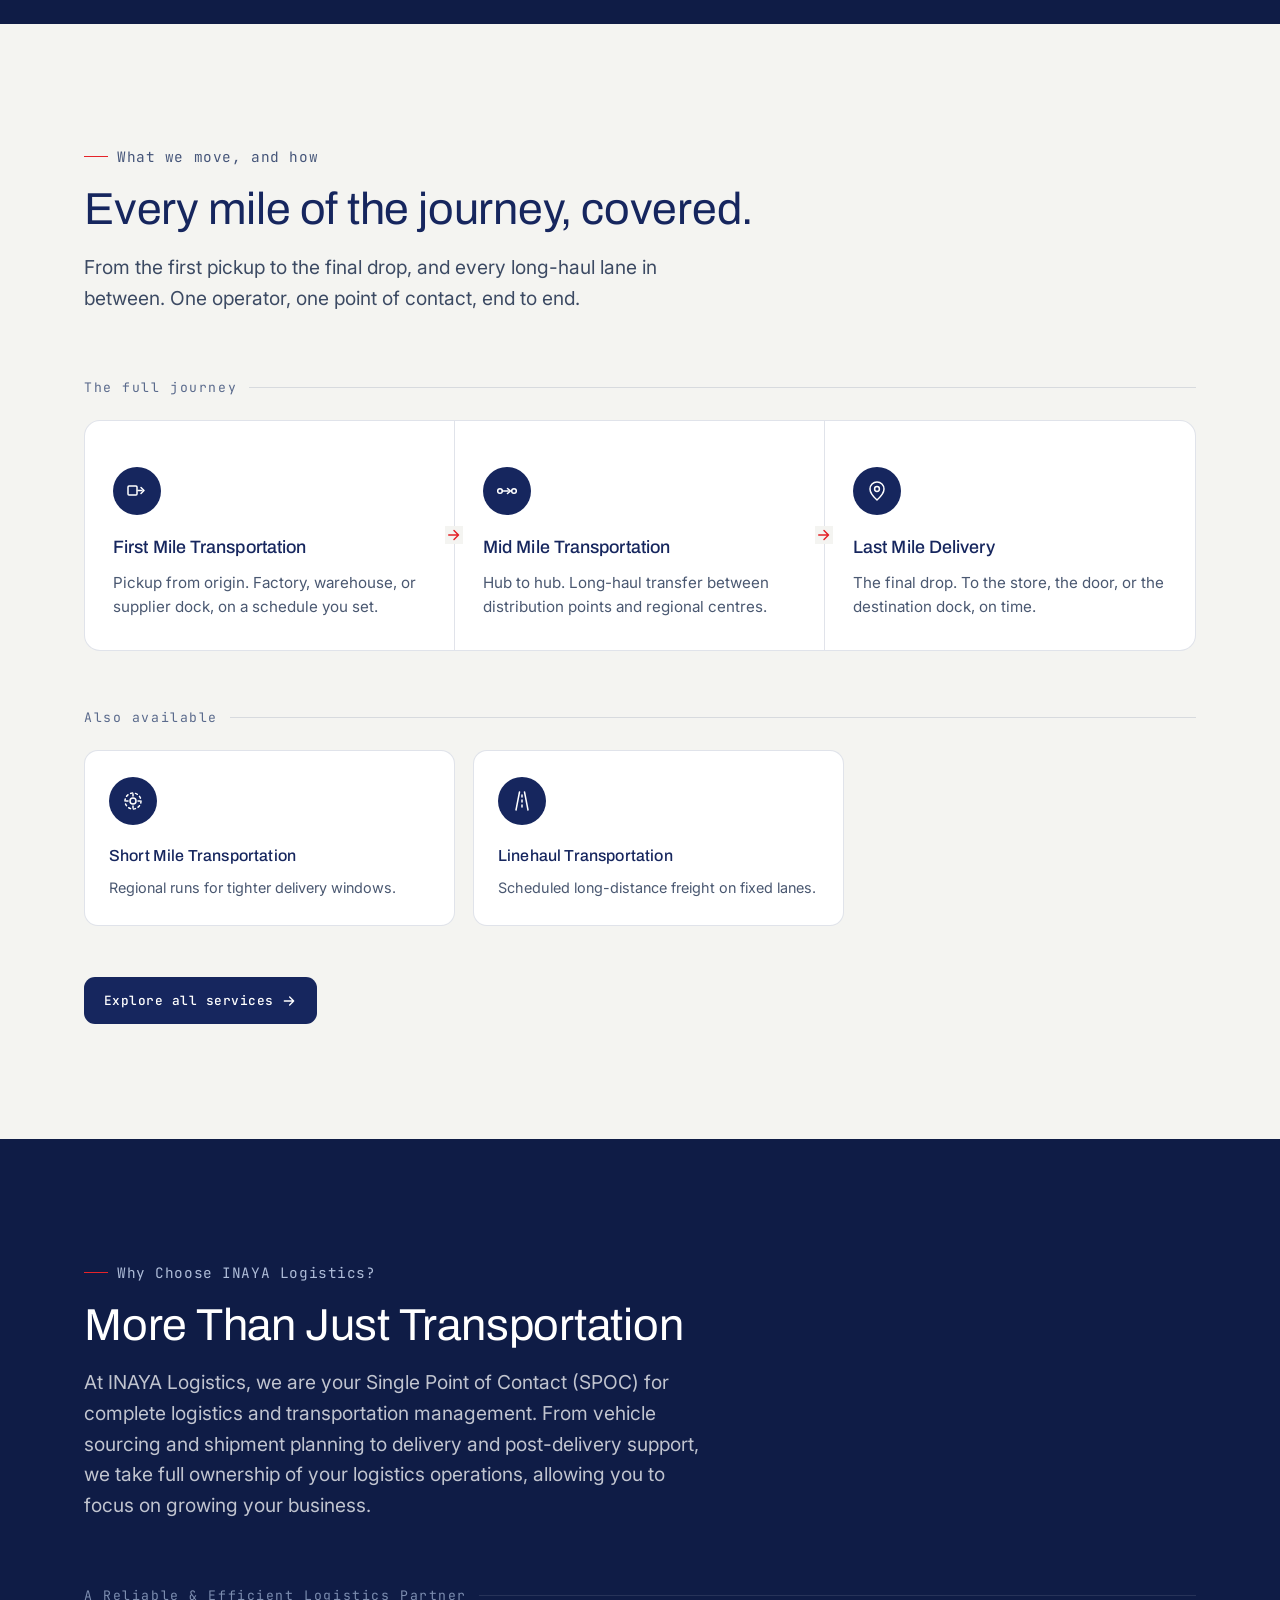
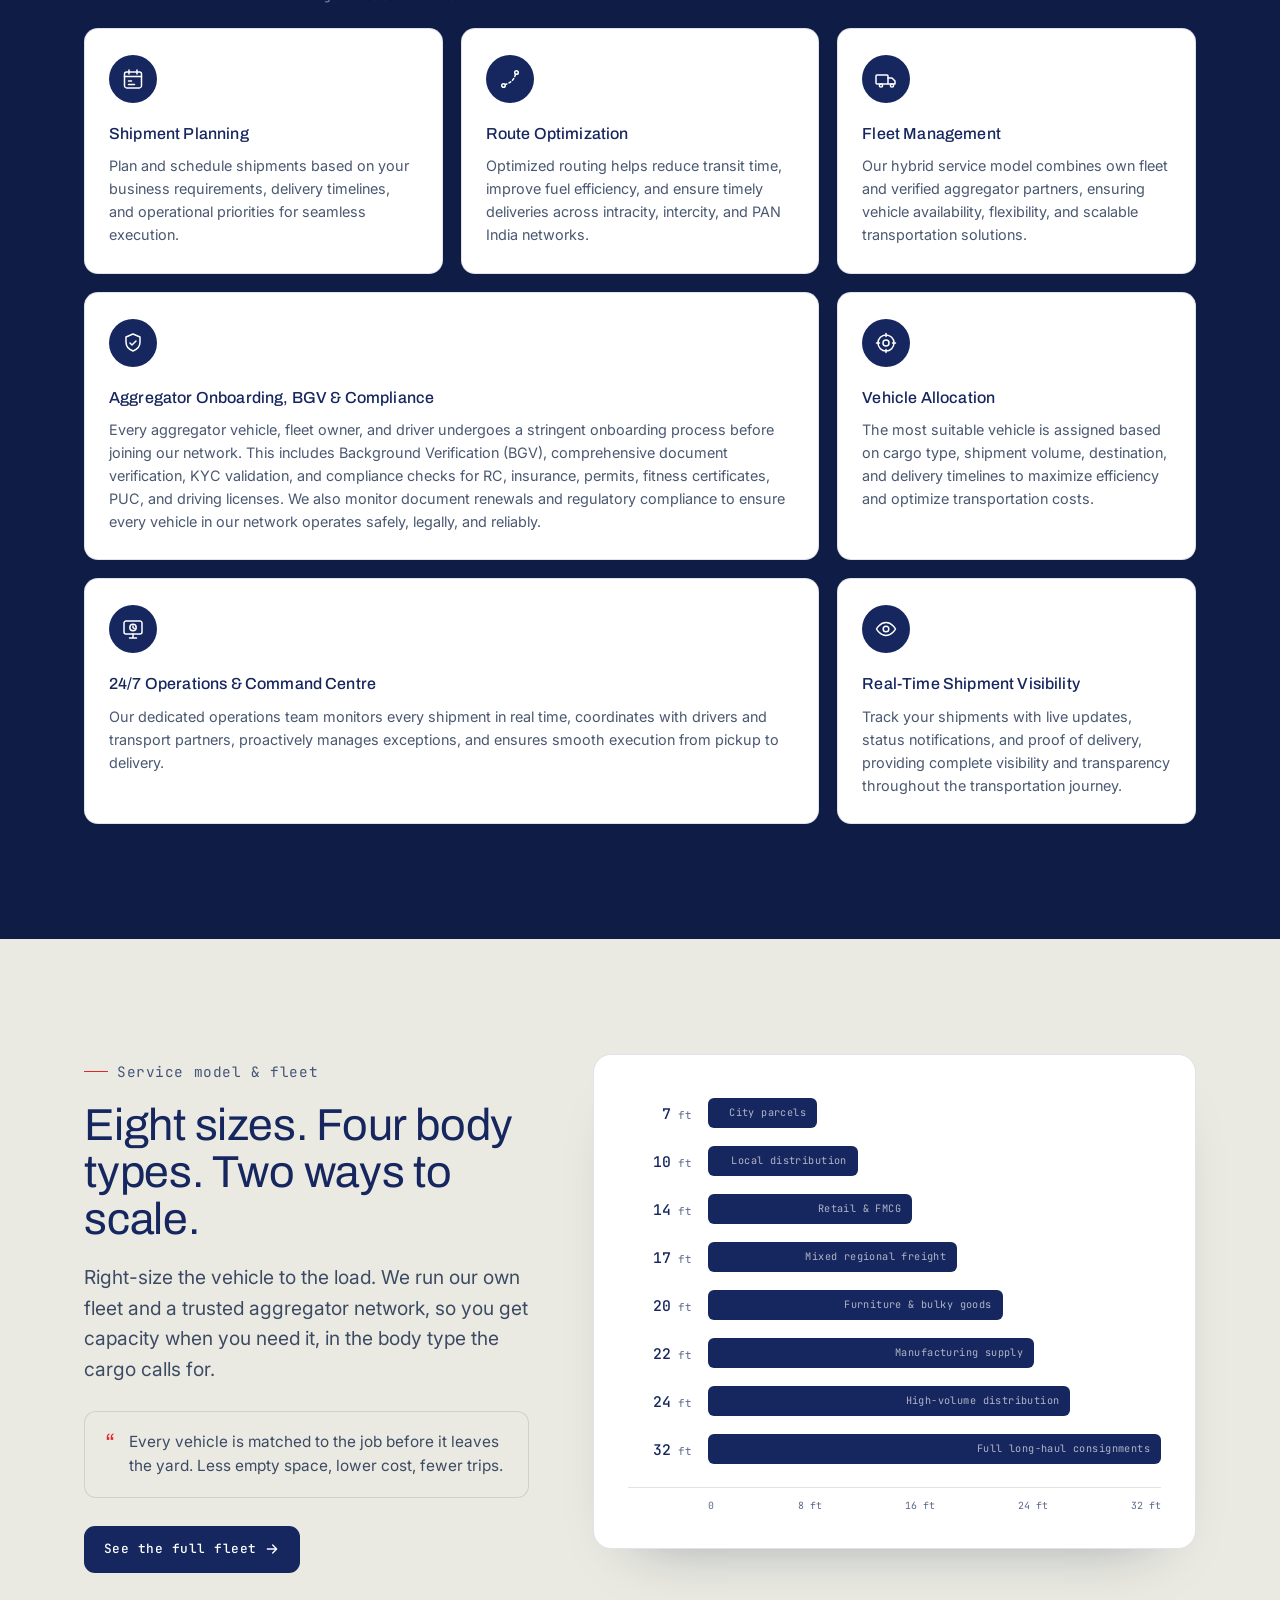
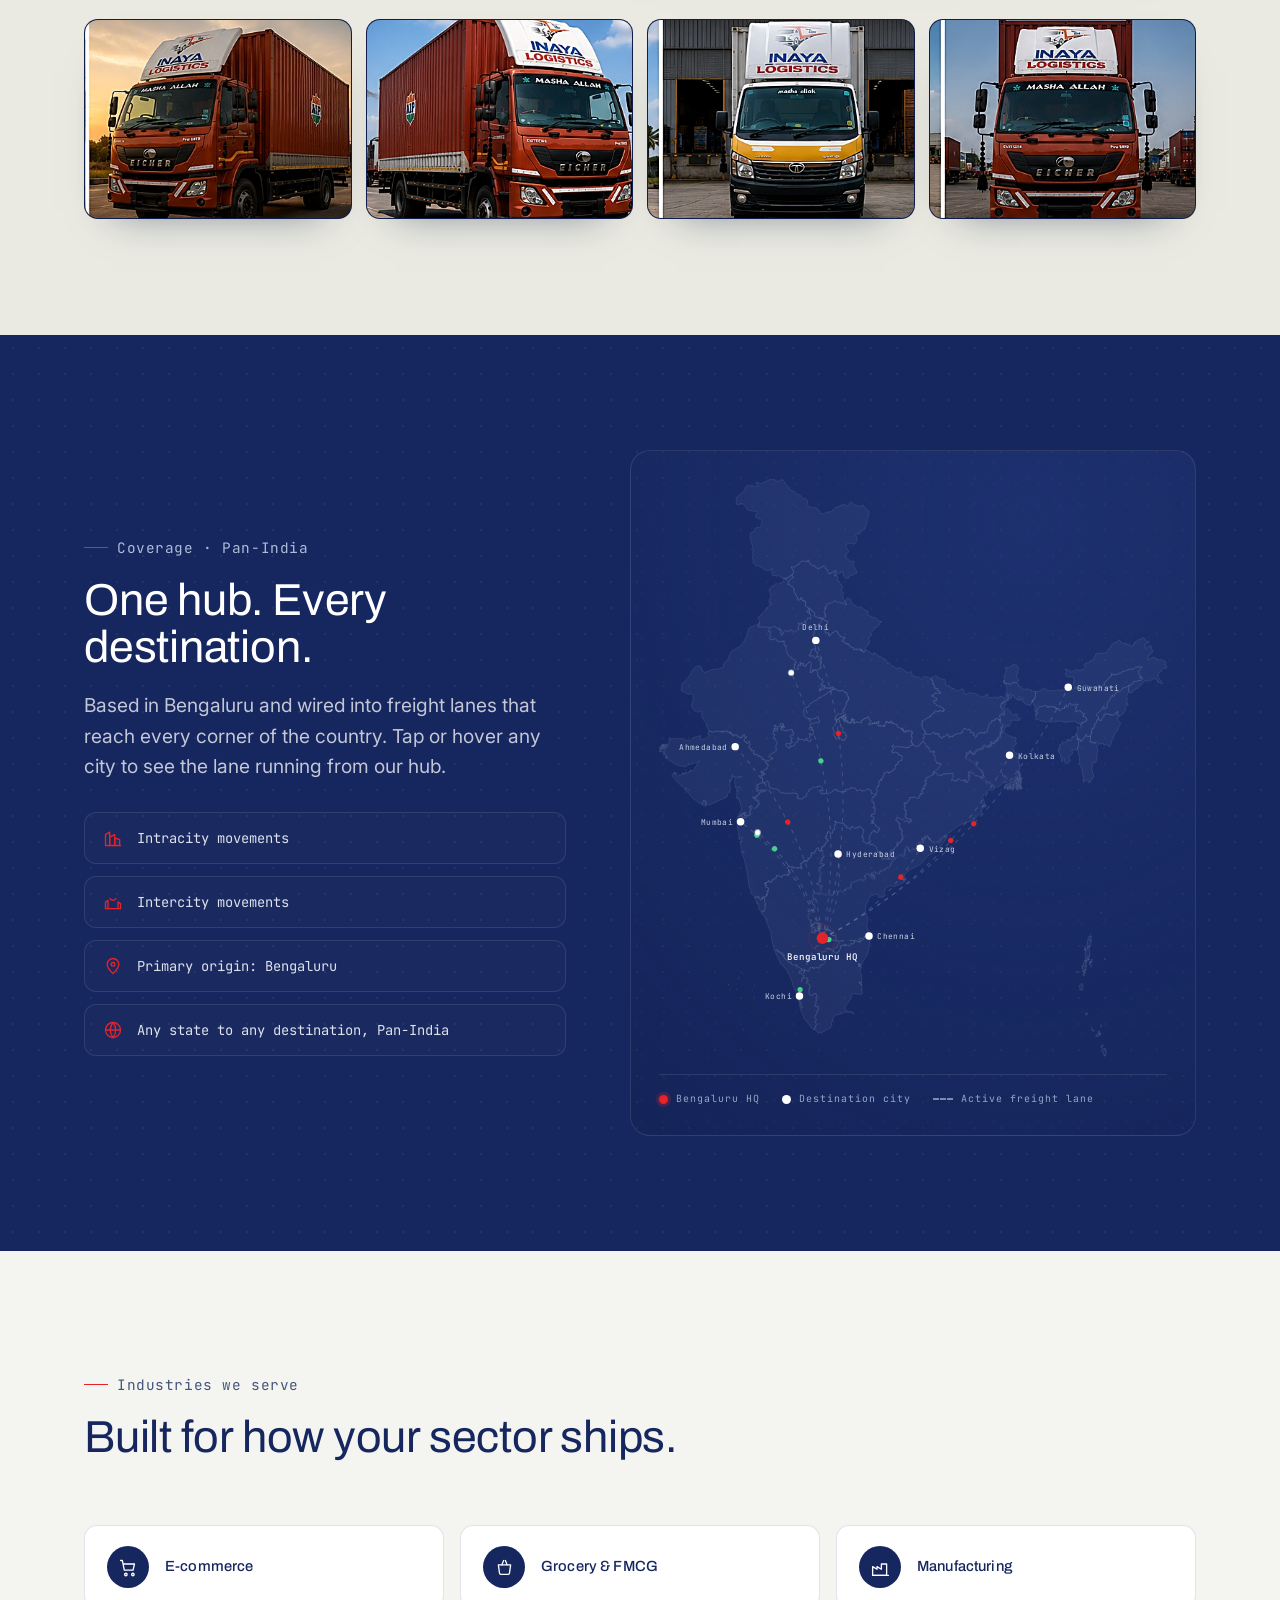
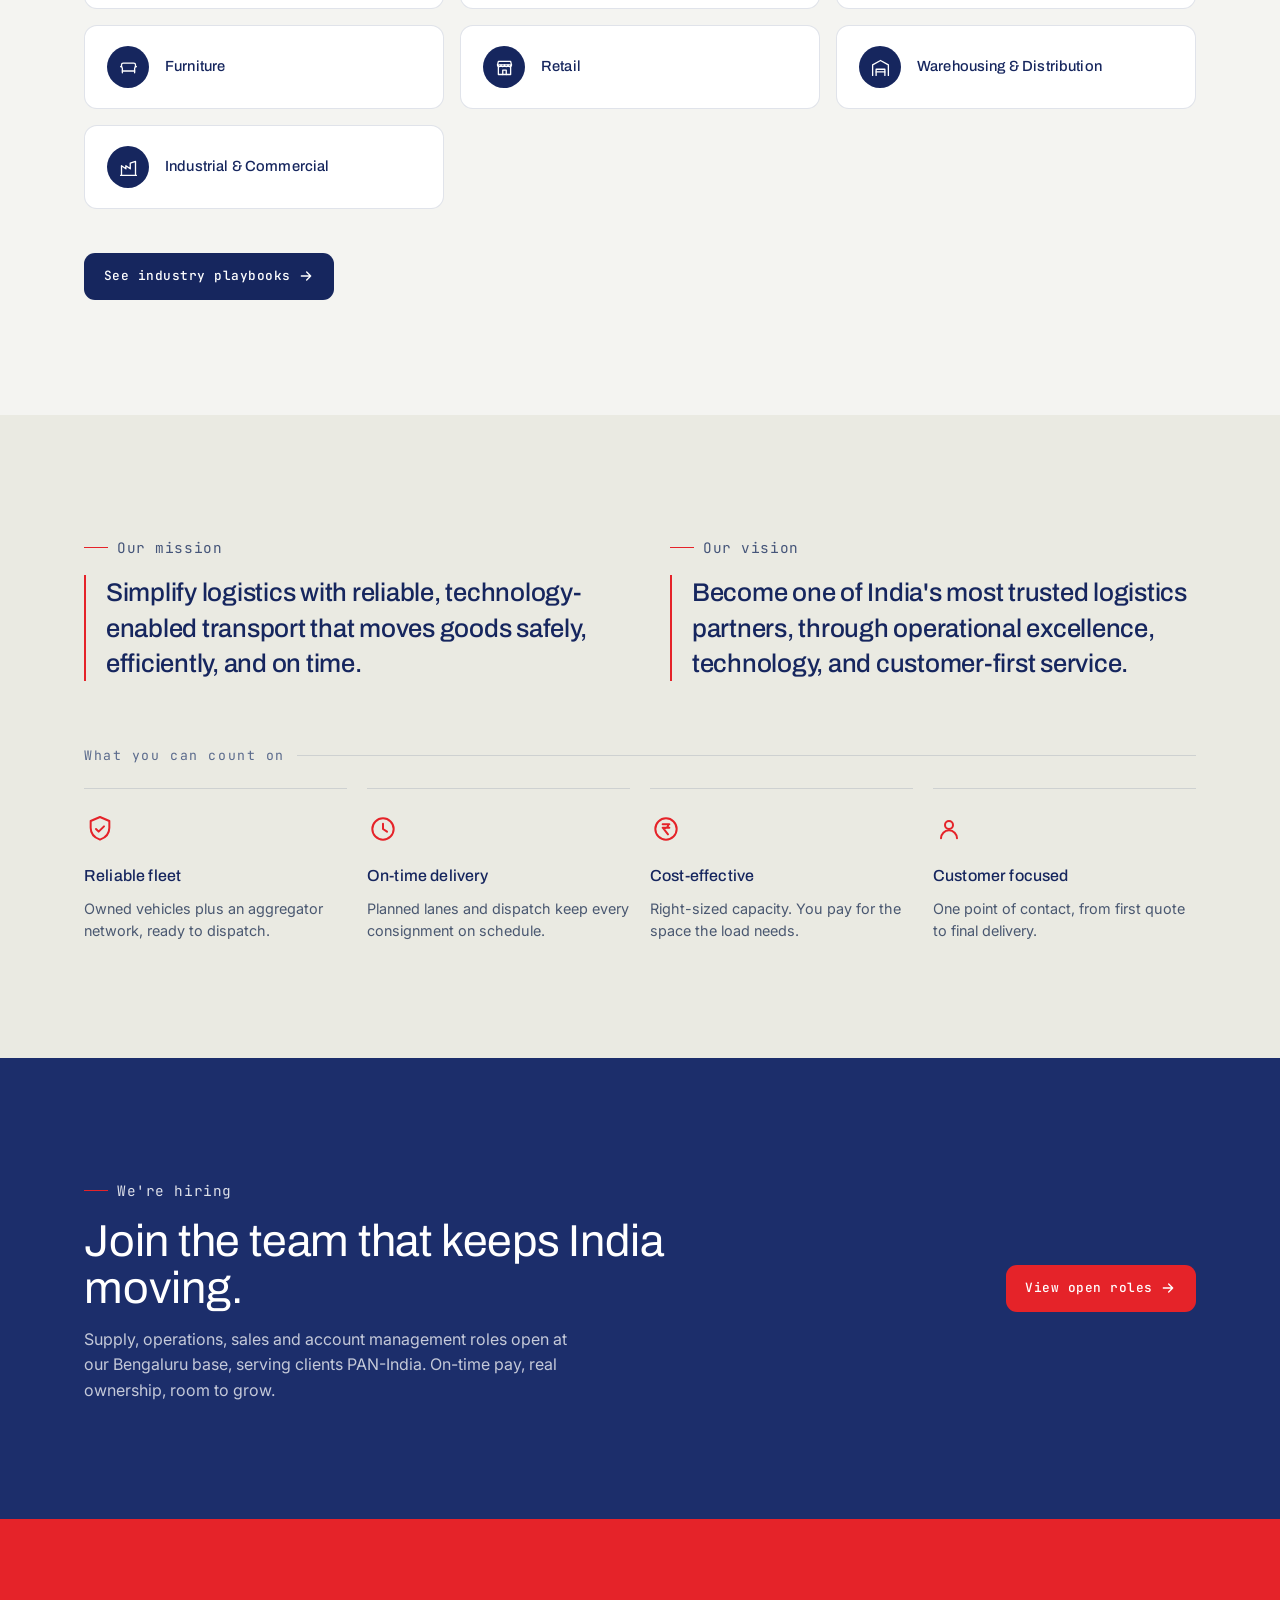
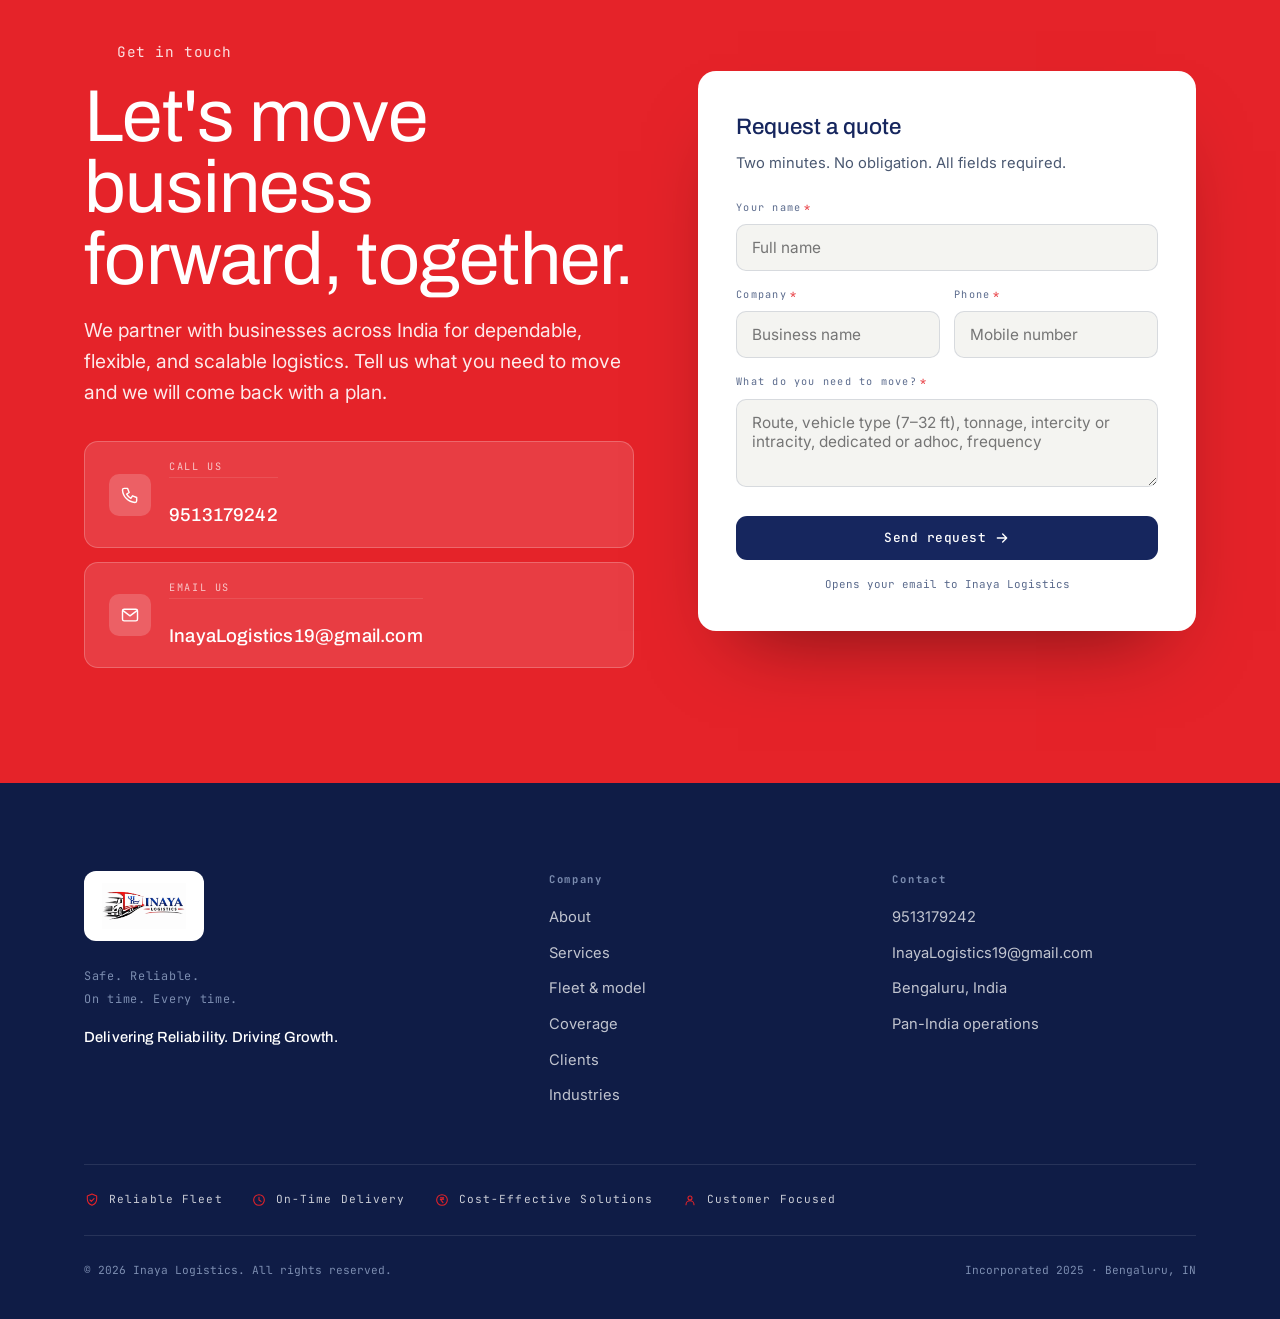
==== commit b67f62e7: "Go live on inayalogistics.in: real domain URLs + .htaccess - Swap all canonical/og:url/og:image/twit" ====
--- a/index.html
+++ b/index.html
@@ -10,13 +10,13 @@
 <meta property="og:site_name" content="Inaya Logistics" />
 <meta property="og:title" content="Inaya Logistics | Freight that arrives on time, every time" />
 <meta property="og:description" content="Reliable, technology-enabled transport from Bengaluru to destinations across India. Owned fleet + trusted aggregator network." />
-<meta property="og:image" content="https://inaya-logistics.vercel.app/assets/img/inaya-hero-truck.jpg" />
-<link rel="canonical" href="https://inaya-logistics.vercel.app/" />
-<meta property="og:url" content="https://inaya-logistics.vercel.app/" />
+<meta property="og:image" content="https://inayalogistics.in/assets/img/inaya-hero-truck.jpg" />
+<link rel="canonical" href="https://inayalogistics.in/" />
+<meta property="og:url" content="https://inayalogistics.in/" />
 <meta name="twitter:card" content="summary_large_image" />
 <meta name="twitter:title" content="Inaya Logistics | Freight that arrives on time, every time" />
 <meta name="twitter:description" content="Reliable, technology-enabled transport from Bengaluru to destinations across India." />
-<meta name="twitter:image" content="https://inaya-logistics.vercel.app/assets/img/inaya-hero-truck.jpg" />
+<meta name="twitter:image" content="https://inayalogistics.in/assets/img/inaya-hero-truck.jpg" />
 <link rel="icon" type="image/png" sizes="32x32" href="assets/img/favicon-32.png" />
 <link rel="icon" type="image/png" sizes="16x16" href="assets/img/favicon-16.png" />
 <link rel="icon" type="image/svg+xml" href="assets/img/favicon.svg" />
@@ -30,11 +30,11 @@
 {
   "@context": "https://schema.org",
   "@type": "Organization",
-  "url": "https://inaya-logistics.vercel.app/",
-  "logo": "https://inaya-logistics.vercel.app/assets/img/logo.png",
+  "url": "https://inayalogistics.in/",
+  "logo": "https://inayalogistics.in/assets/img/logo.png",
   "name": "Inaya Logistics",
   "description": "Reliable, technology-enabled transport from Bengaluru to destinations across India, covering first mile, mid mile, last mile, short mile and linehaul movement with an owned fleet and trusted aggregator network.",
-  "image": "https://inaya-logistics.vercel.app/assets/img/inaya-hero-truck.jpg",
+  "image": "https://inayalogistics.in/assets/img/inaya-hero-truck.jpg",
   "telephone": "+91-9513179242",
   "email": "InayaLogistics19@gmail.com",
   "foundingDate": "2025",
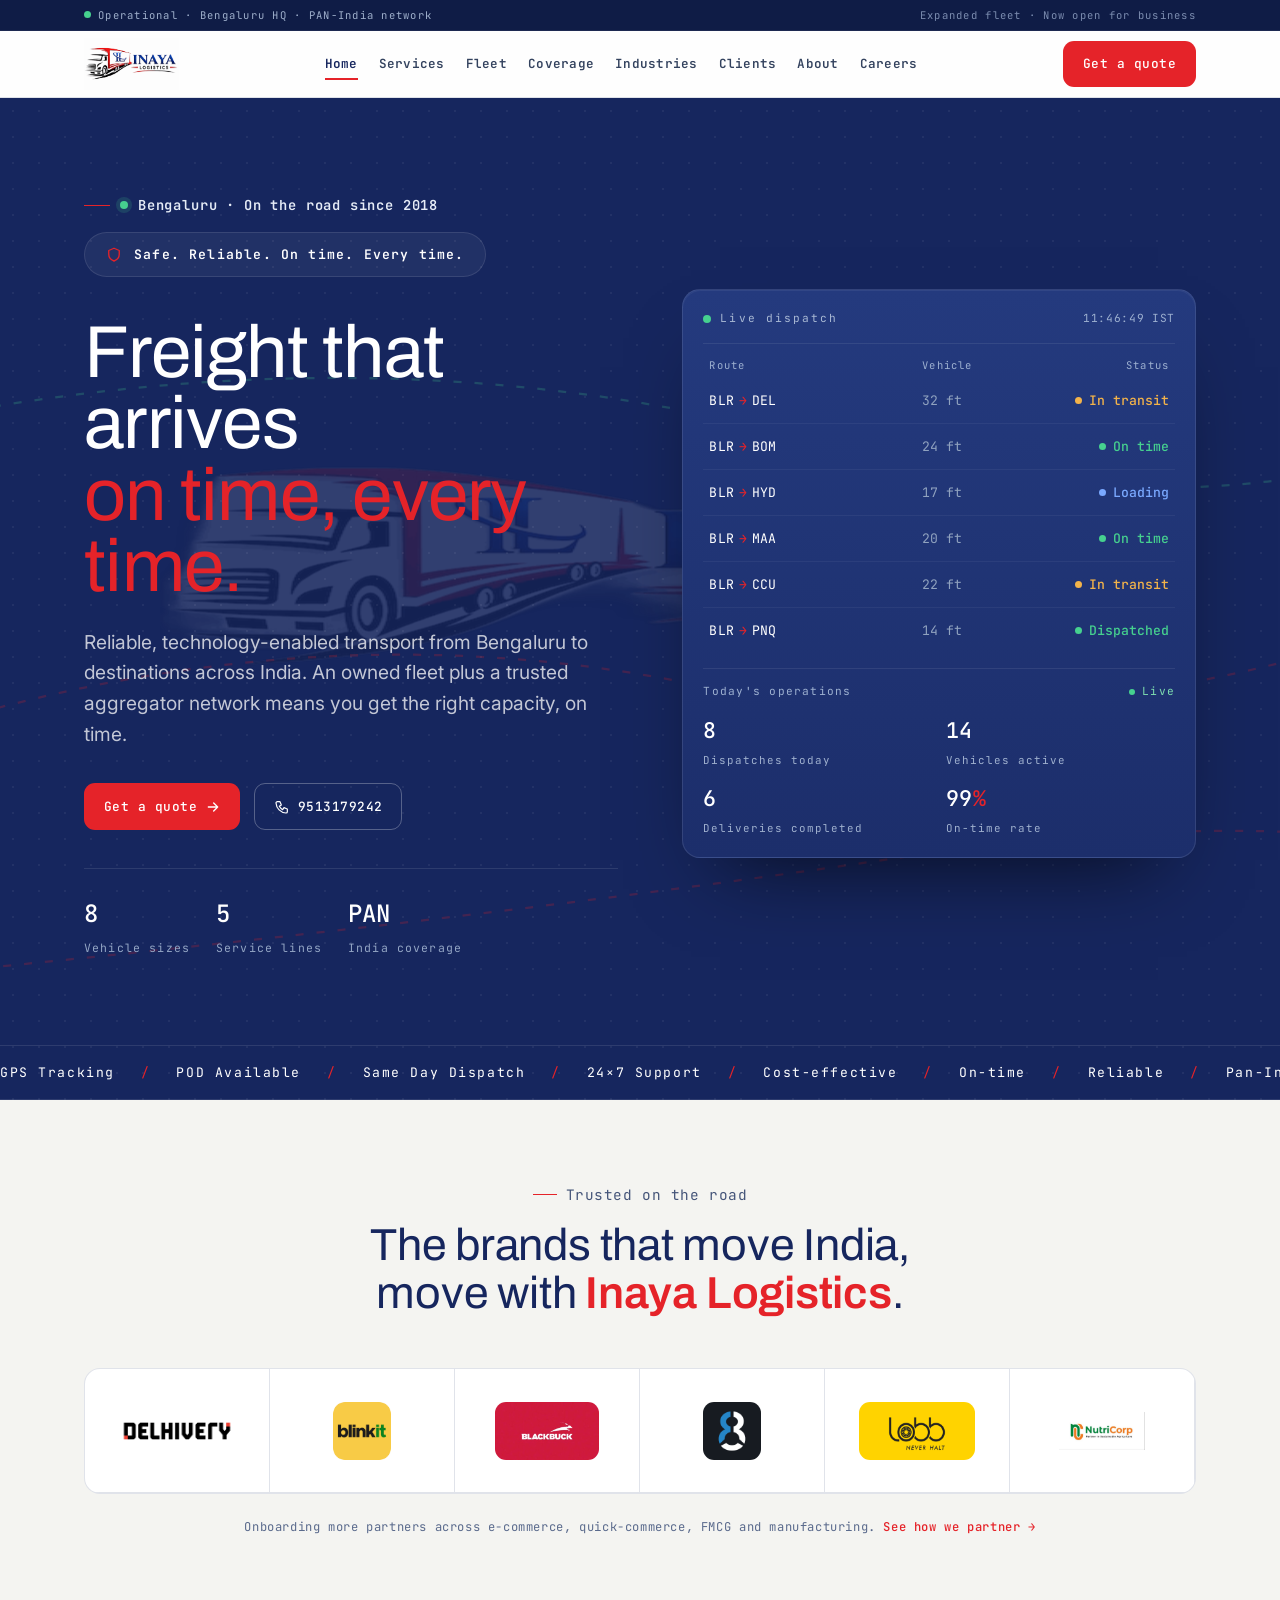
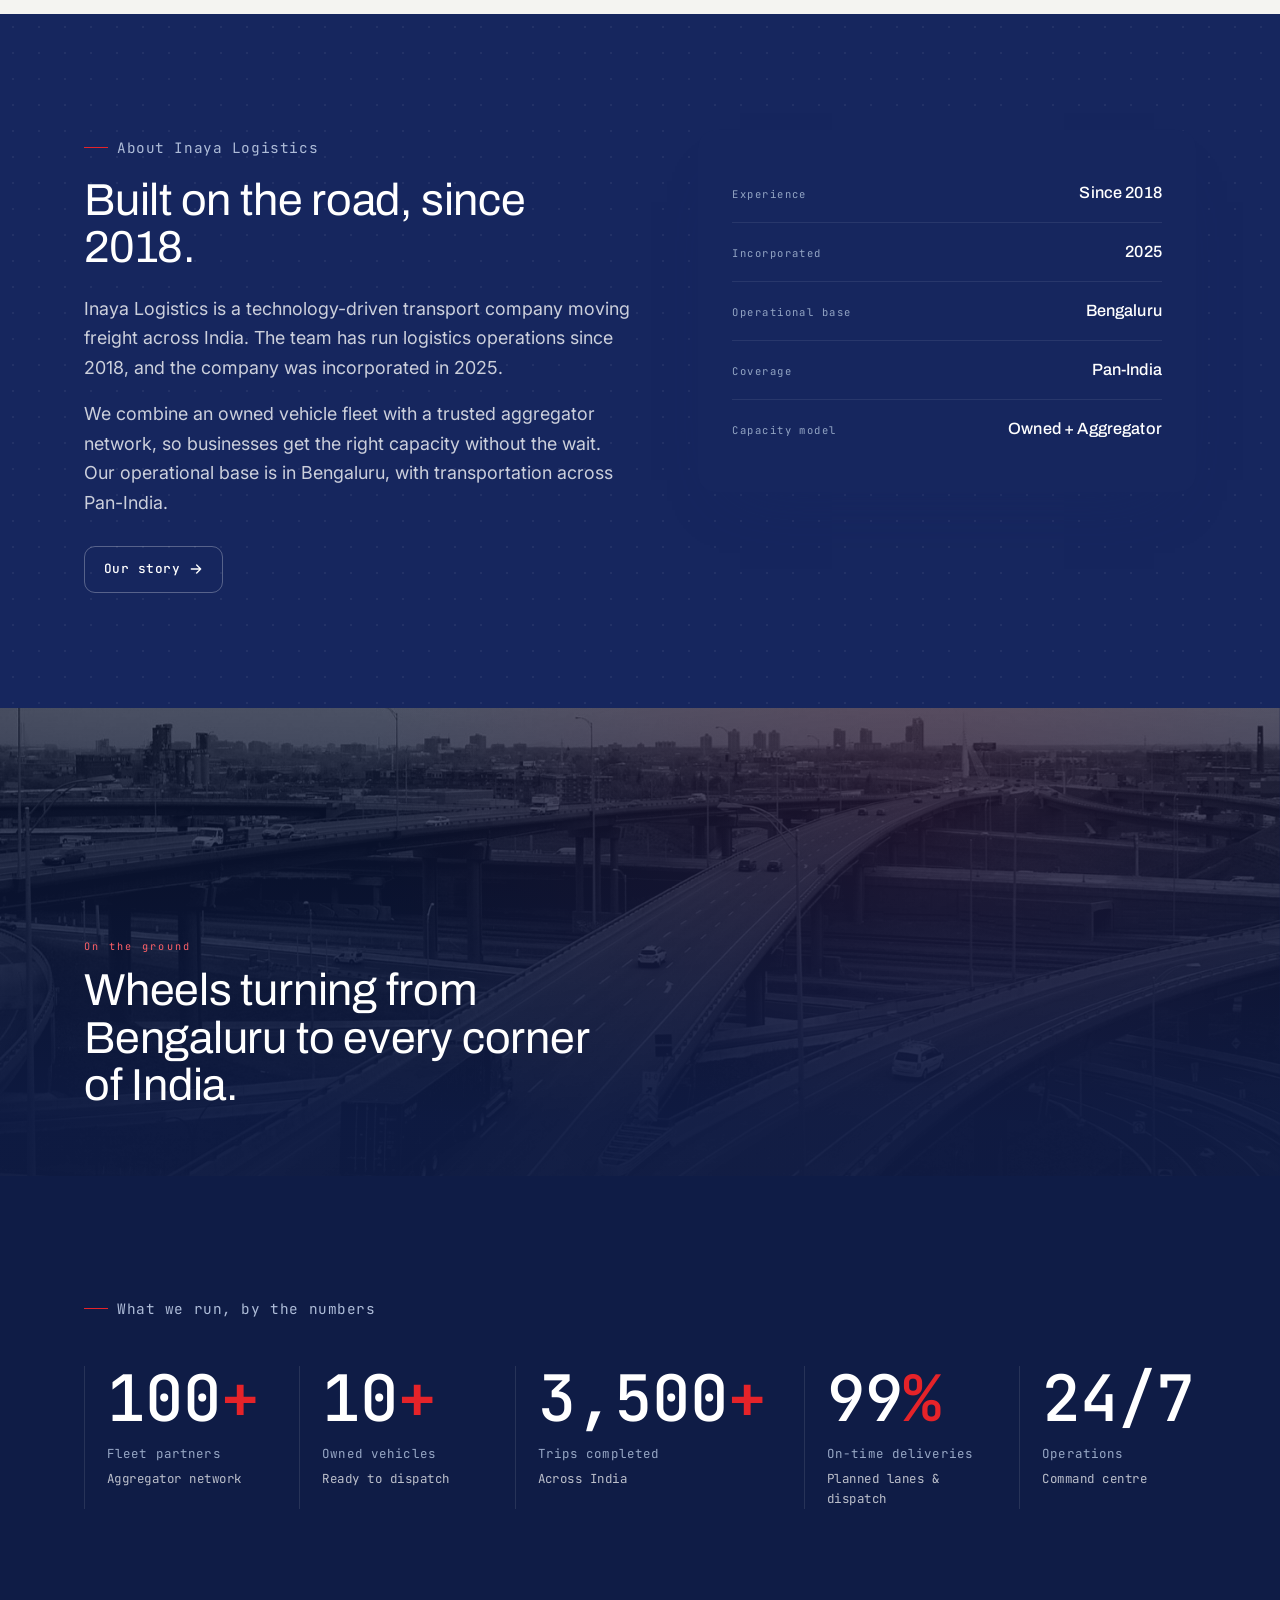
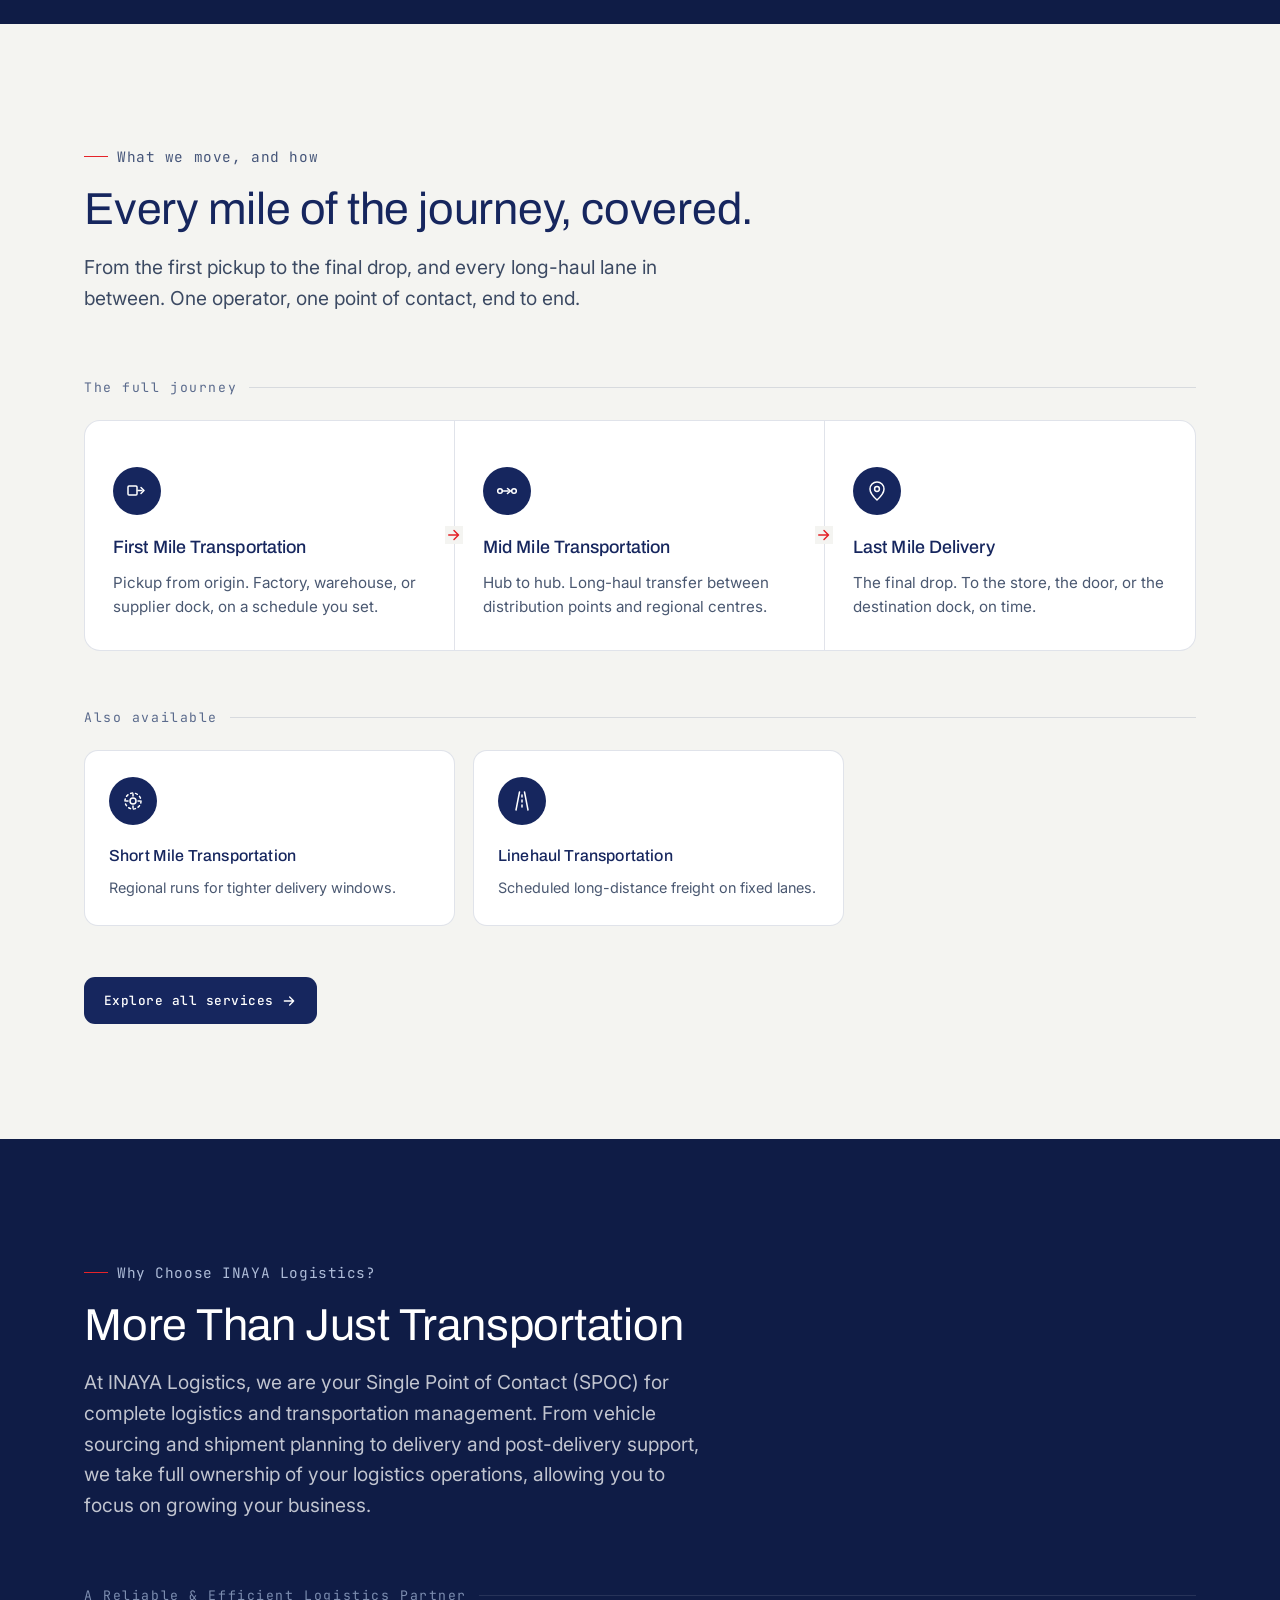
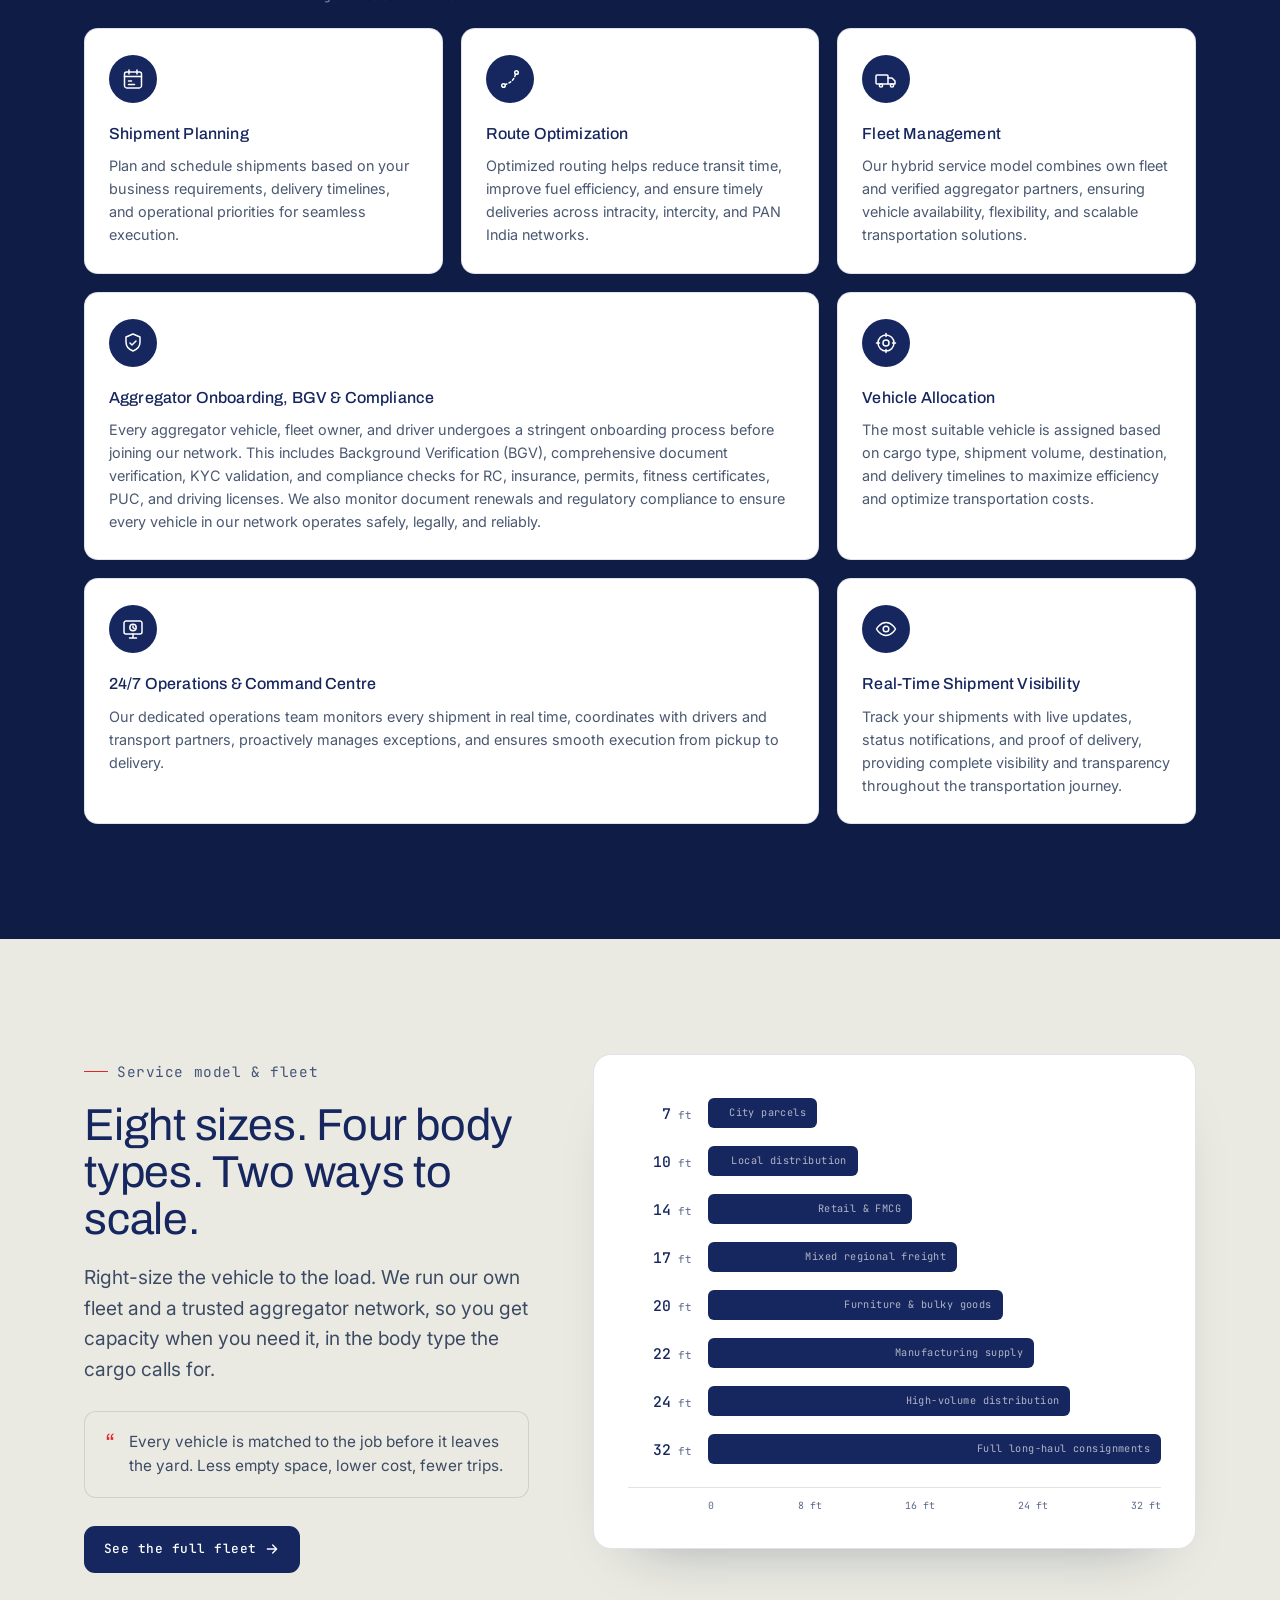
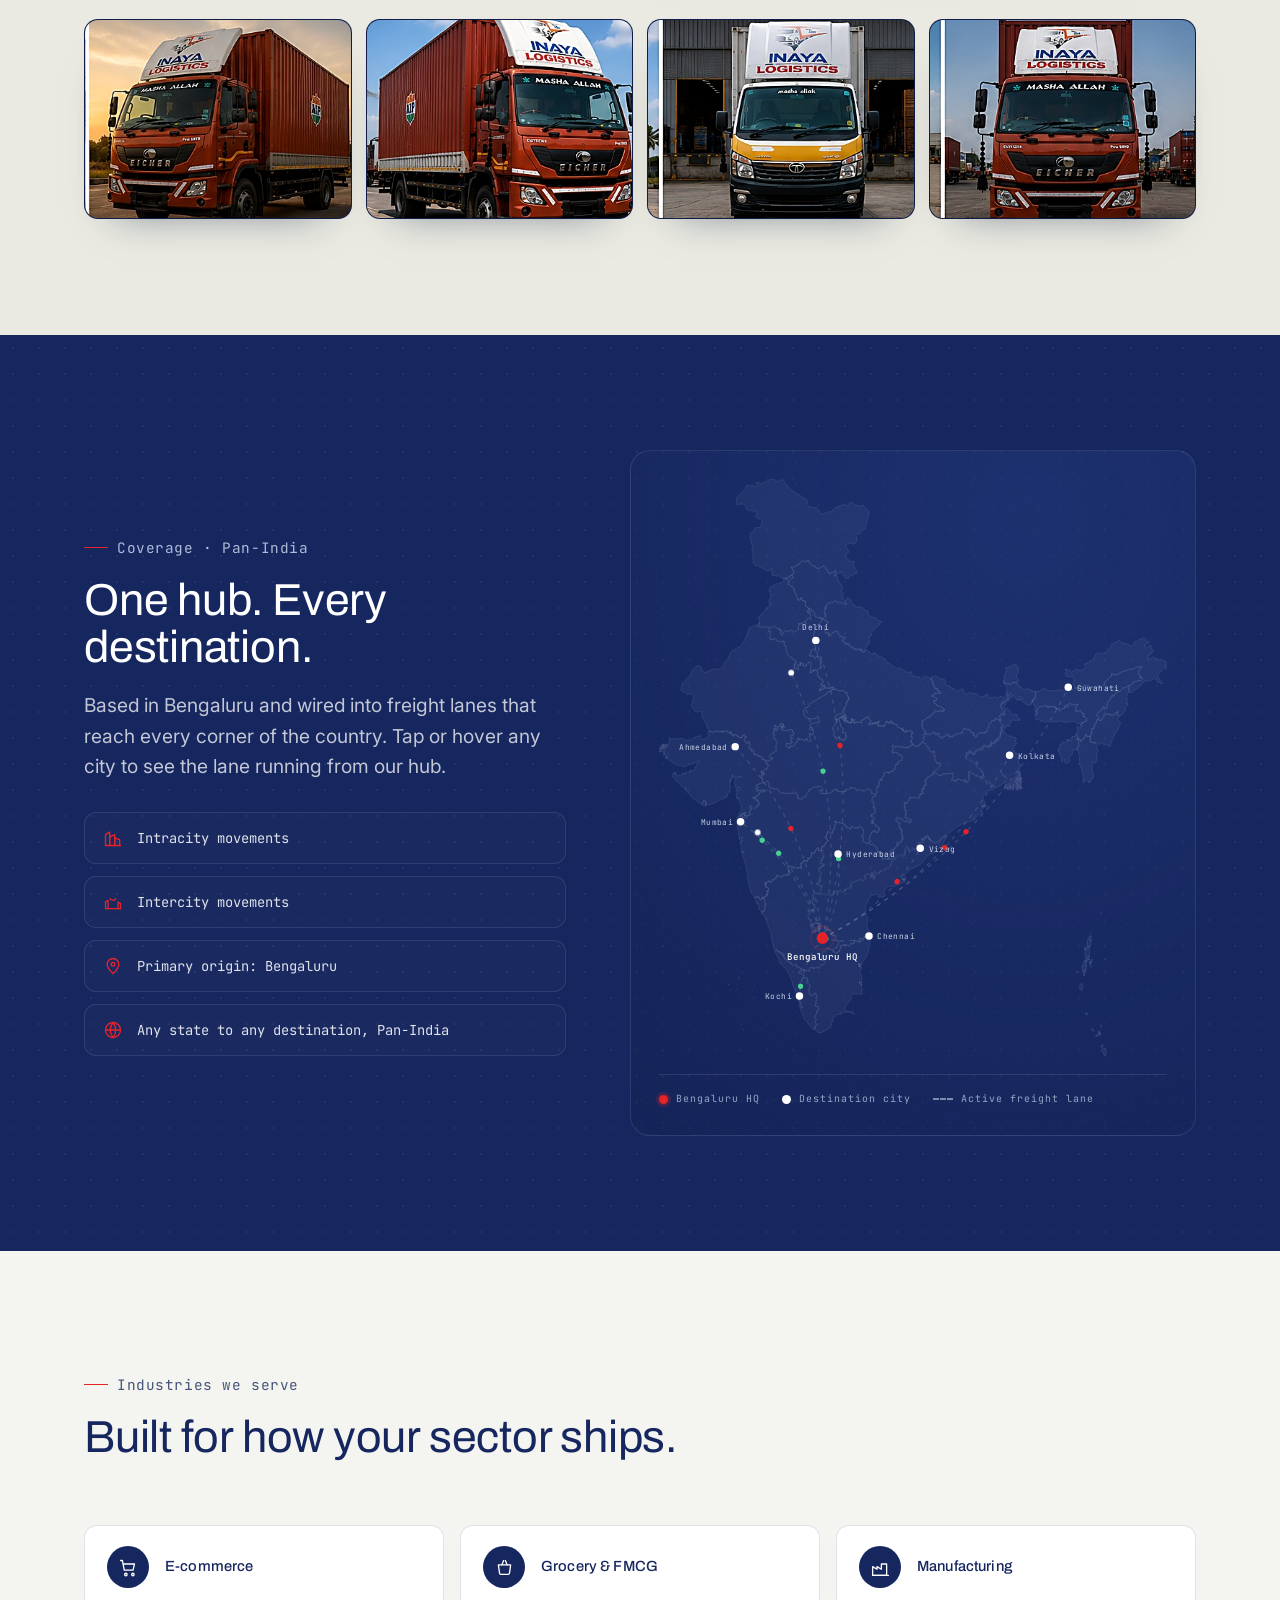
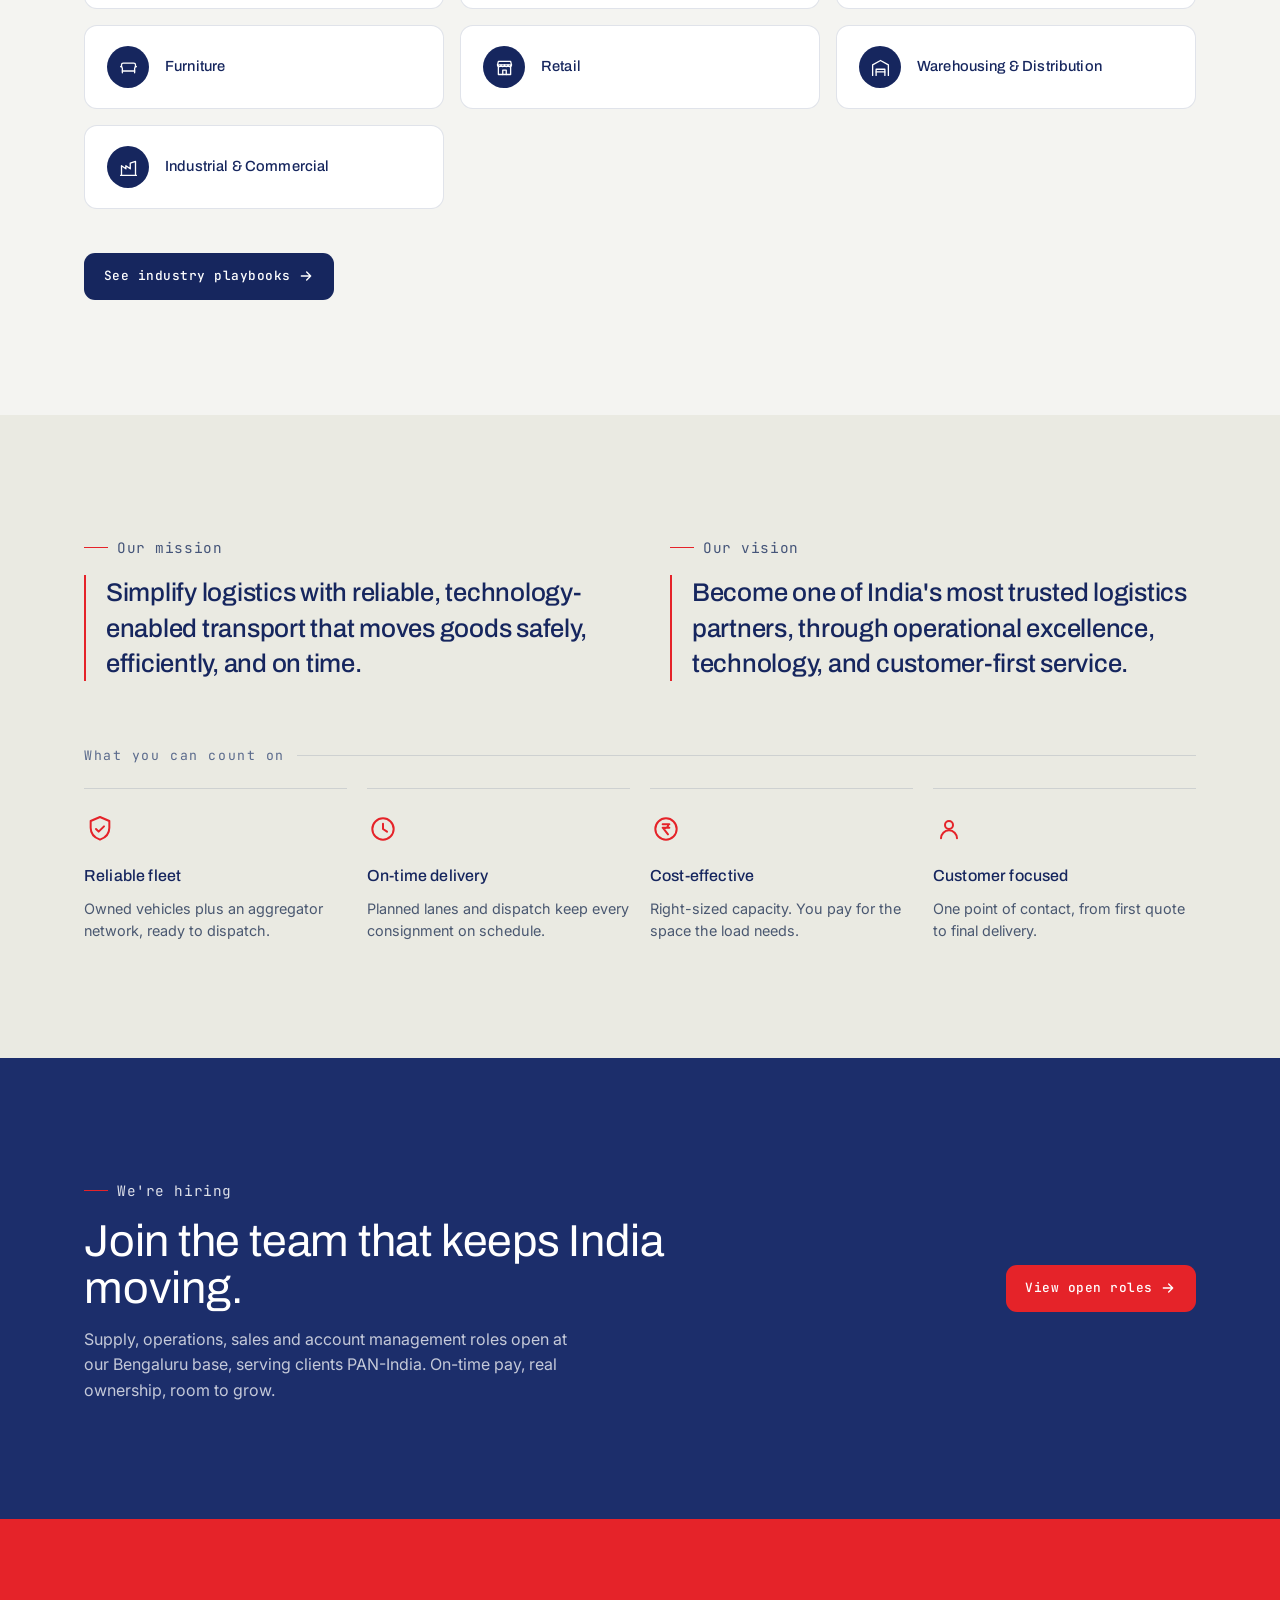
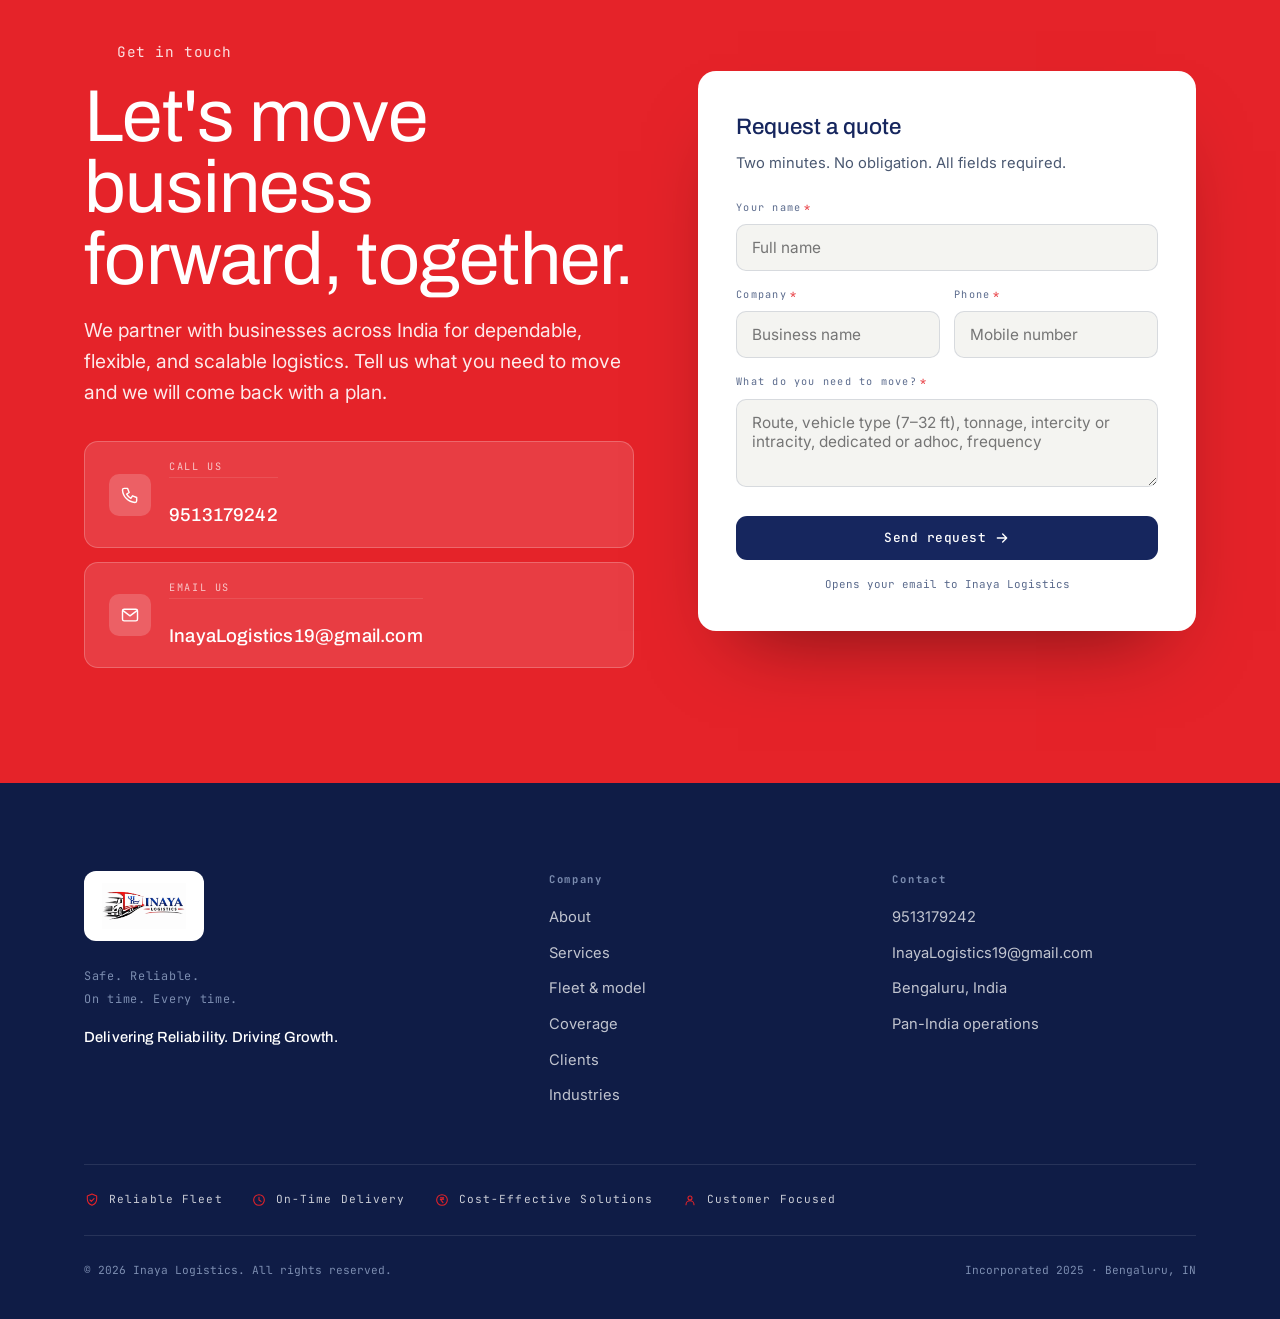
==== commit 8e1d6b03: "Share image: use branded logo card (og-cover) instead of truck photo New 1200x630 og-cover.jpg (logo" ====
--- a/index.html
+++ b/index.html
@@ -10,13 +10,13 @@
 <meta property="og:site_name" content="Inaya Logistics" />
 <meta property="og:title" content="Inaya Logistics | Freight that arrives on time, every time" />
 <meta property="og:description" content="Reliable, technology-enabled transport from Bengaluru to destinations across India. Owned fleet + trusted aggregator network." />
-<meta property="og:image" content="https://inayalogistics.in/assets/img/inaya-hero-truck.jpg" />
+<meta property="og:image" content="https://inayalogistics.in/assets/img/og-cover.jpg" />
 <link rel="canonical" href="https://inayalogistics.in/" />
 <meta property="og:url" content="https://inayalogistics.in/" />
 <meta name="twitter:card" content="summary_large_image" />
 <meta name="twitter:title" content="Inaya Logistics | Freight that arrives on time, every time" />
 <meta name="twitter:description" content="Reliable, technology-enabled transport from Bengaluru to destinations across India." />
-<meta name="twitter:image" content="https://inayalogistics.in/assets/img/inaya-hero-truck.jpg" />
+<meta name="twitter:image" content="https://inayalogistics.in/assets/img/og-cover.jpg" />
 <link rel="icon" type="image/png" sizes="32x32" href="assets/img/favicon-32.png" />
 <link rel="icon" type="image/png" sizes="16x16" href="assets/img/favicon-16.png" />
 <link rel="icon" type="image/svg+xml" href="assets/img/favicon.svg" />
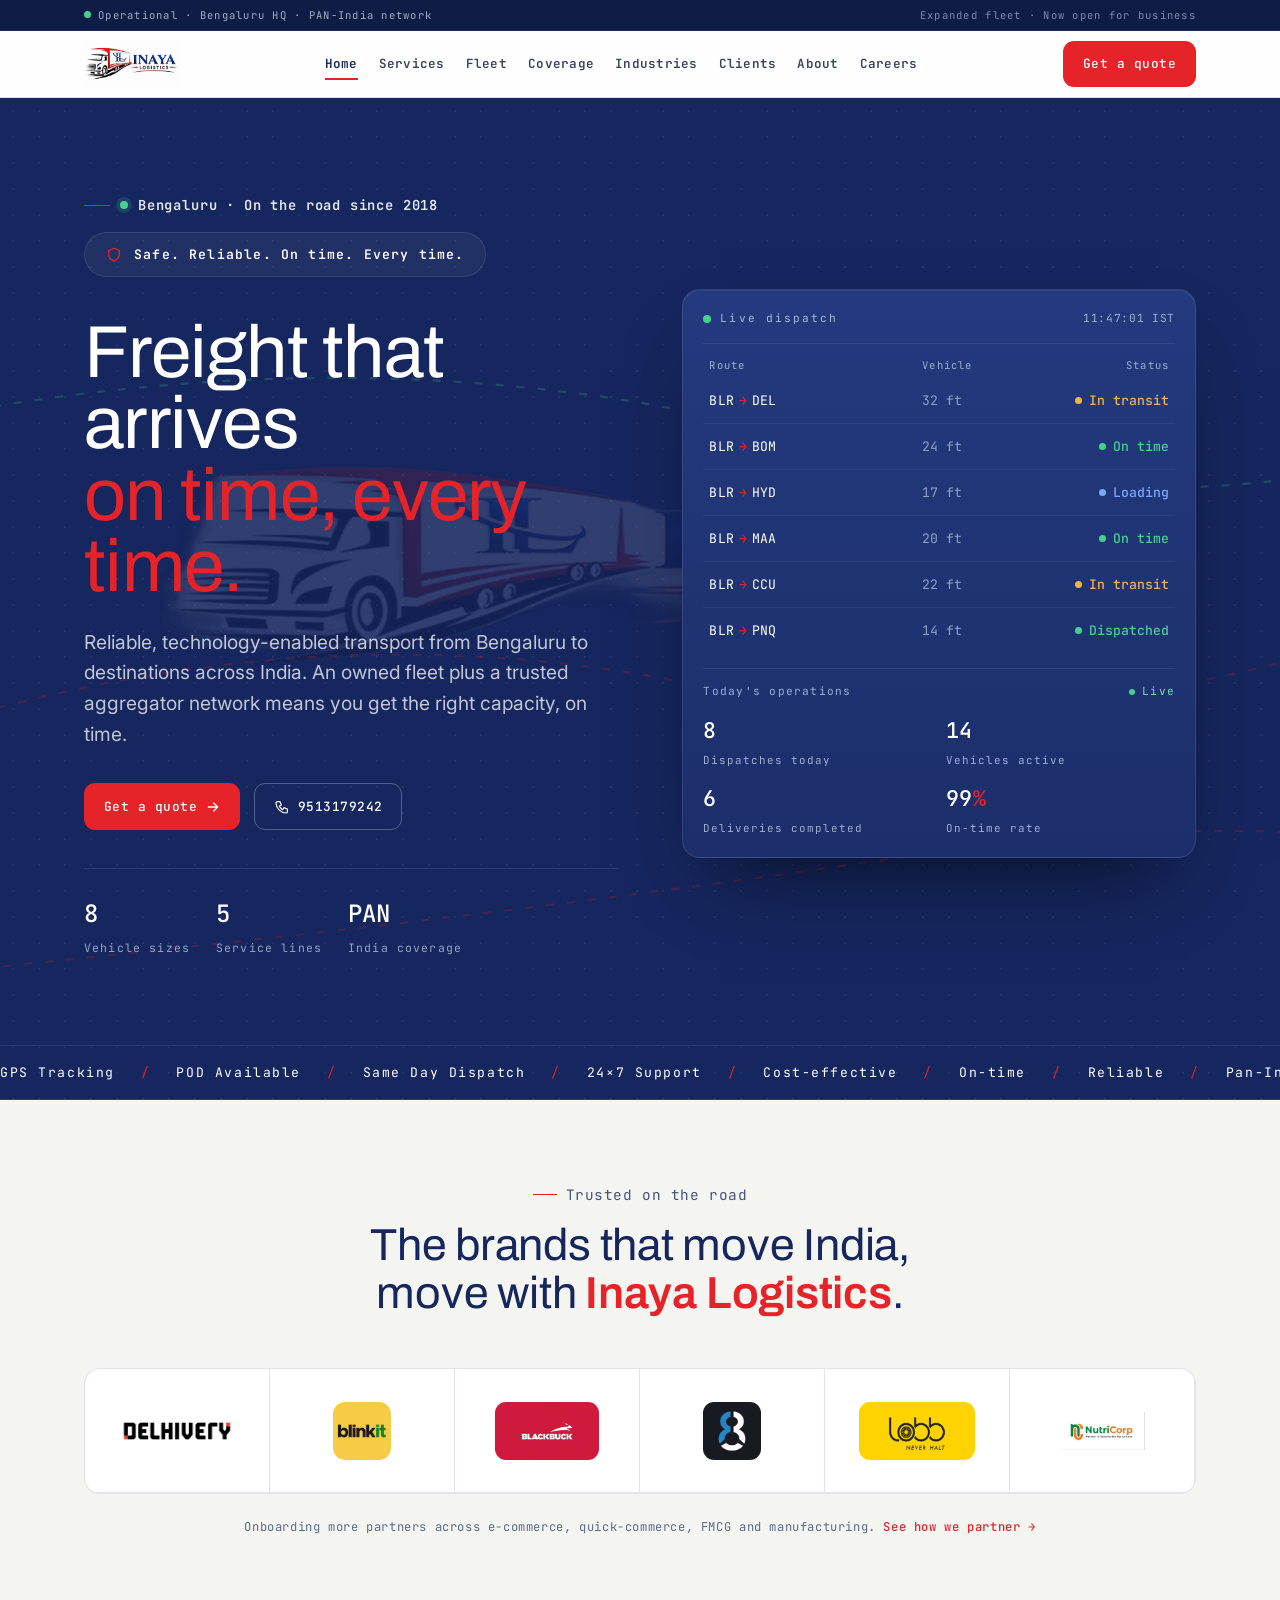
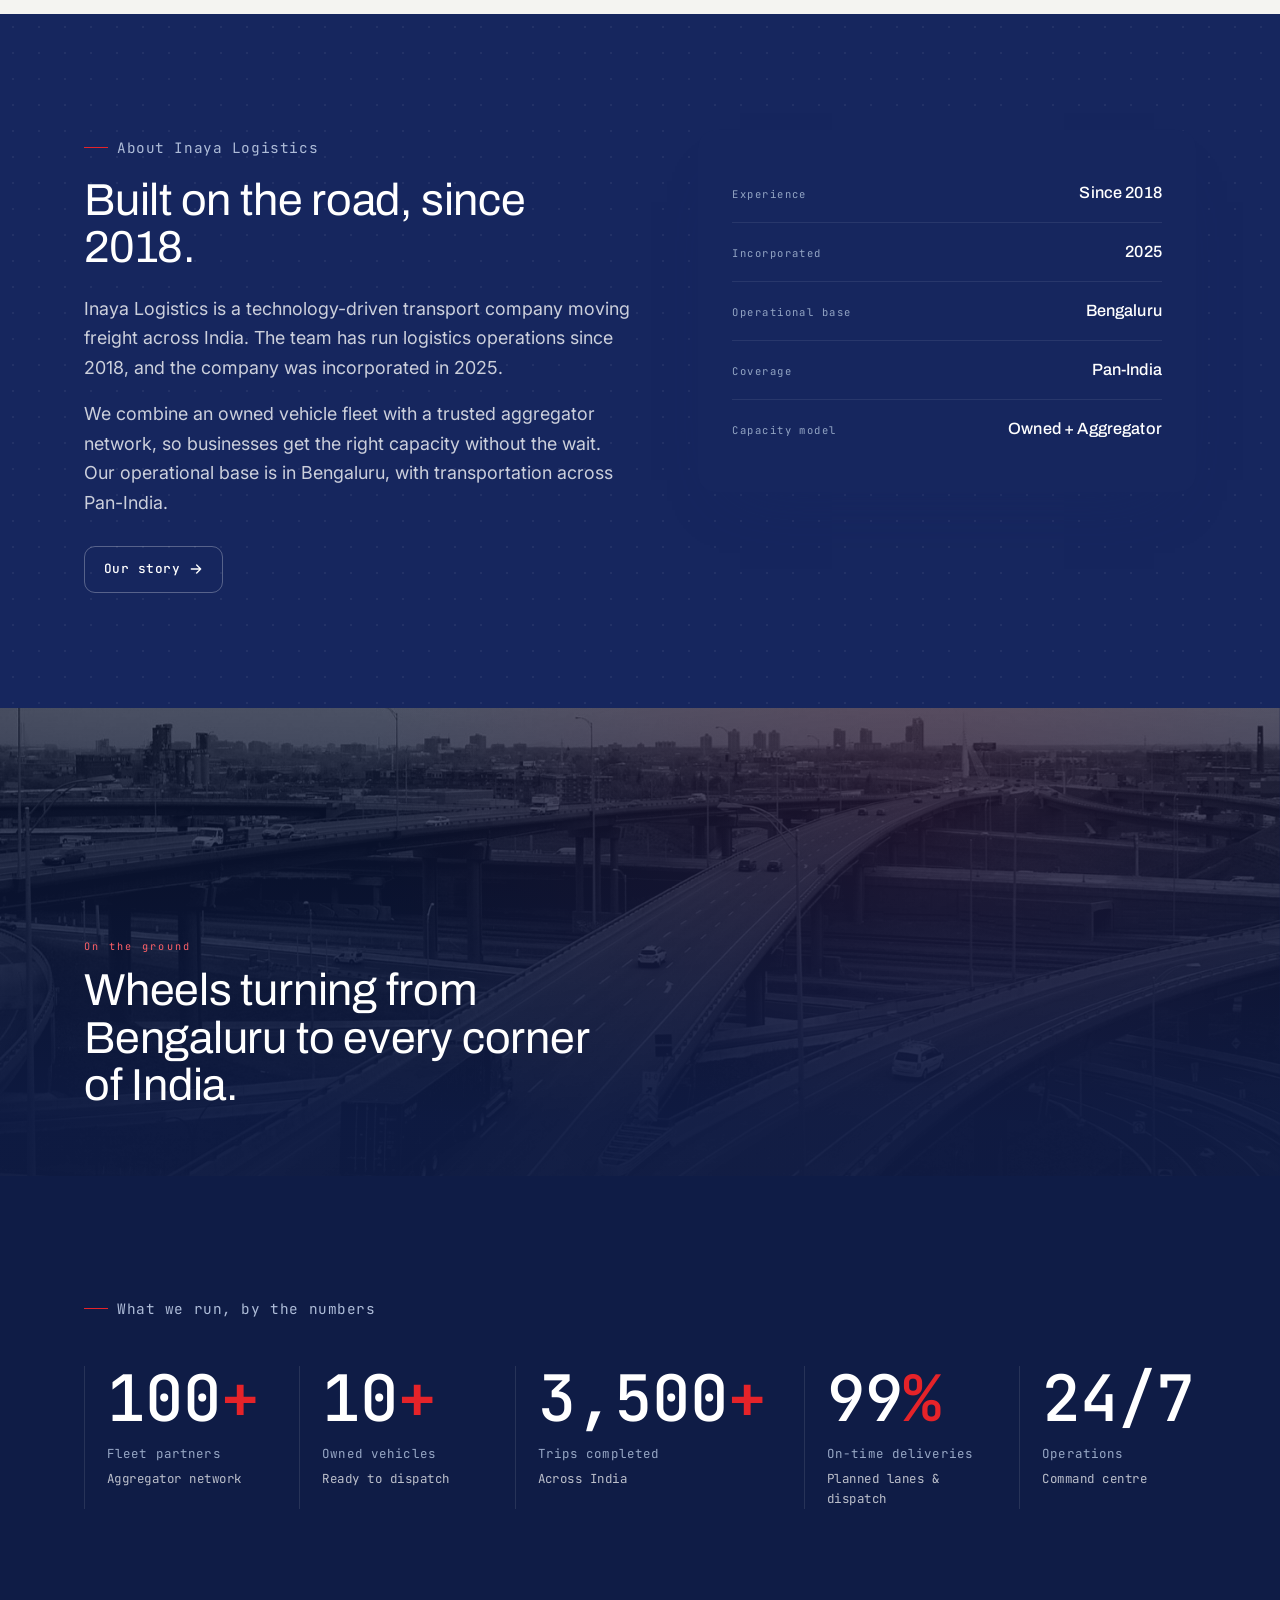
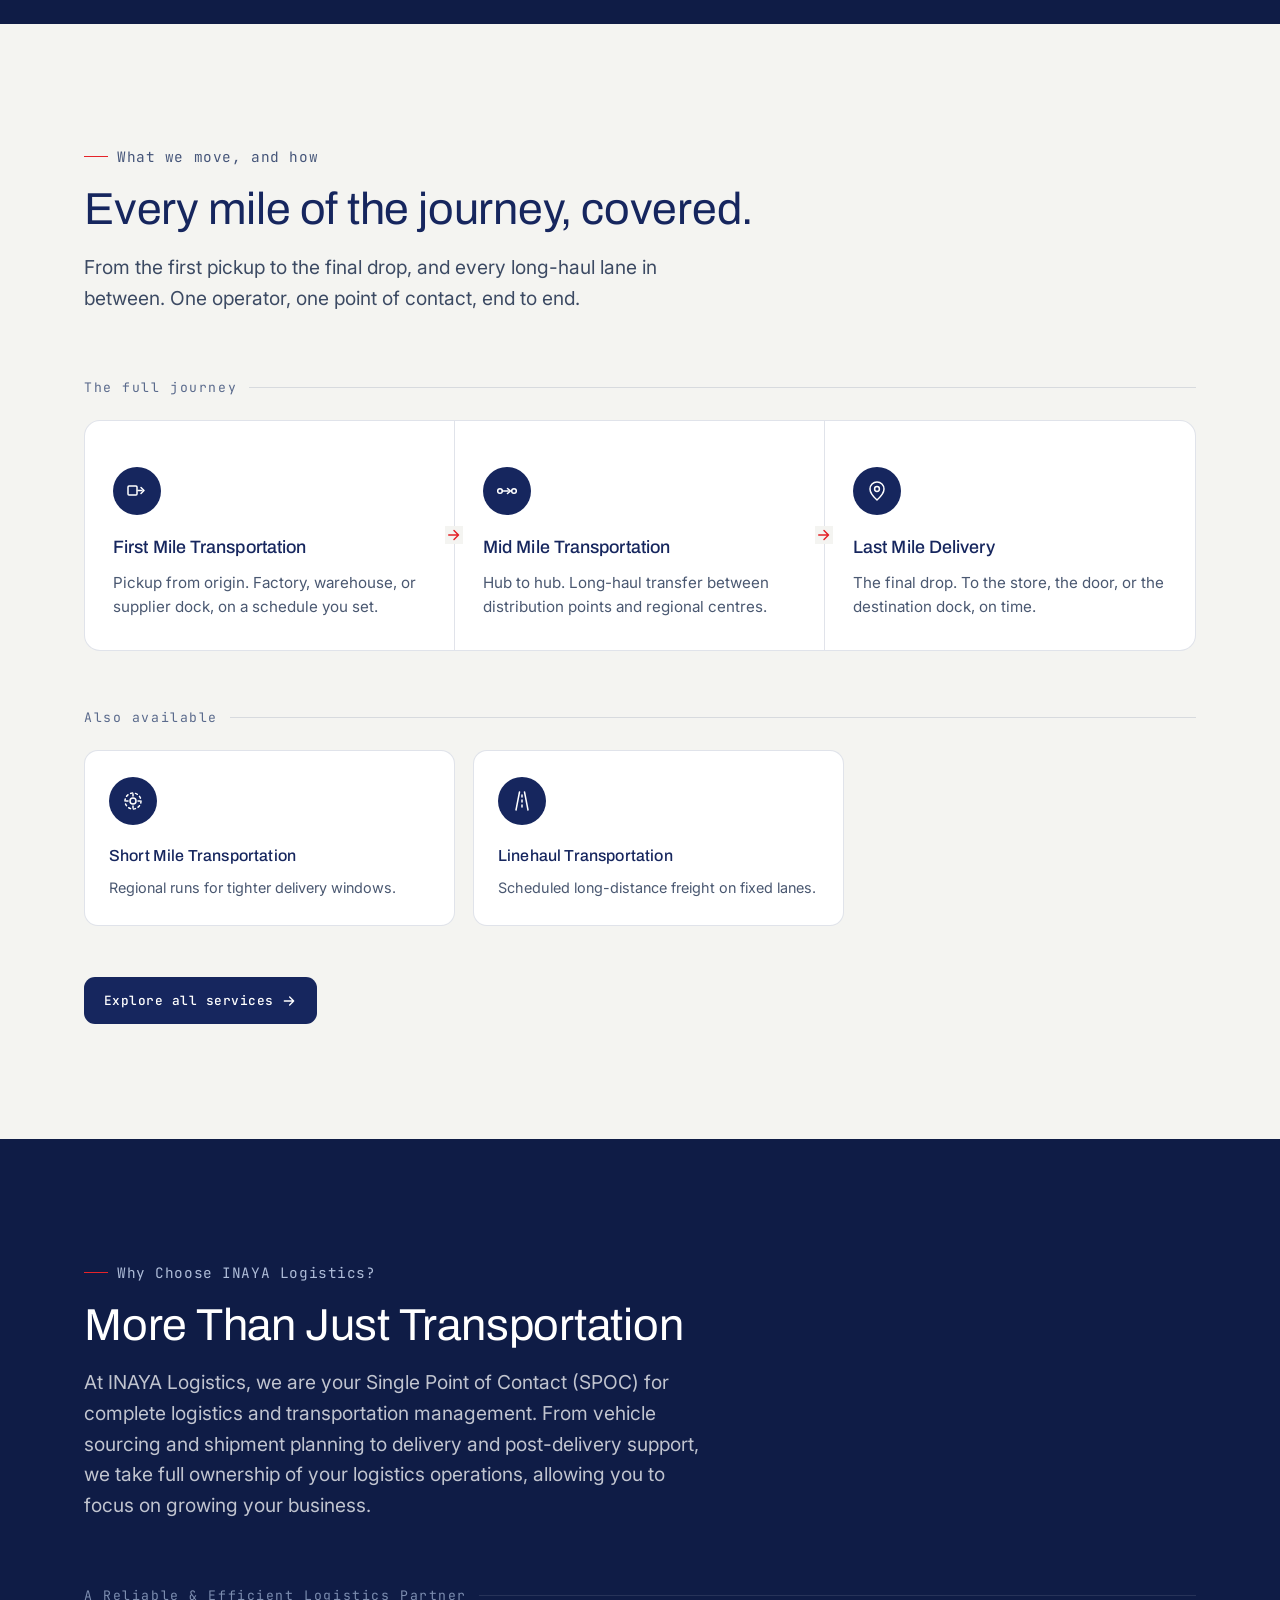
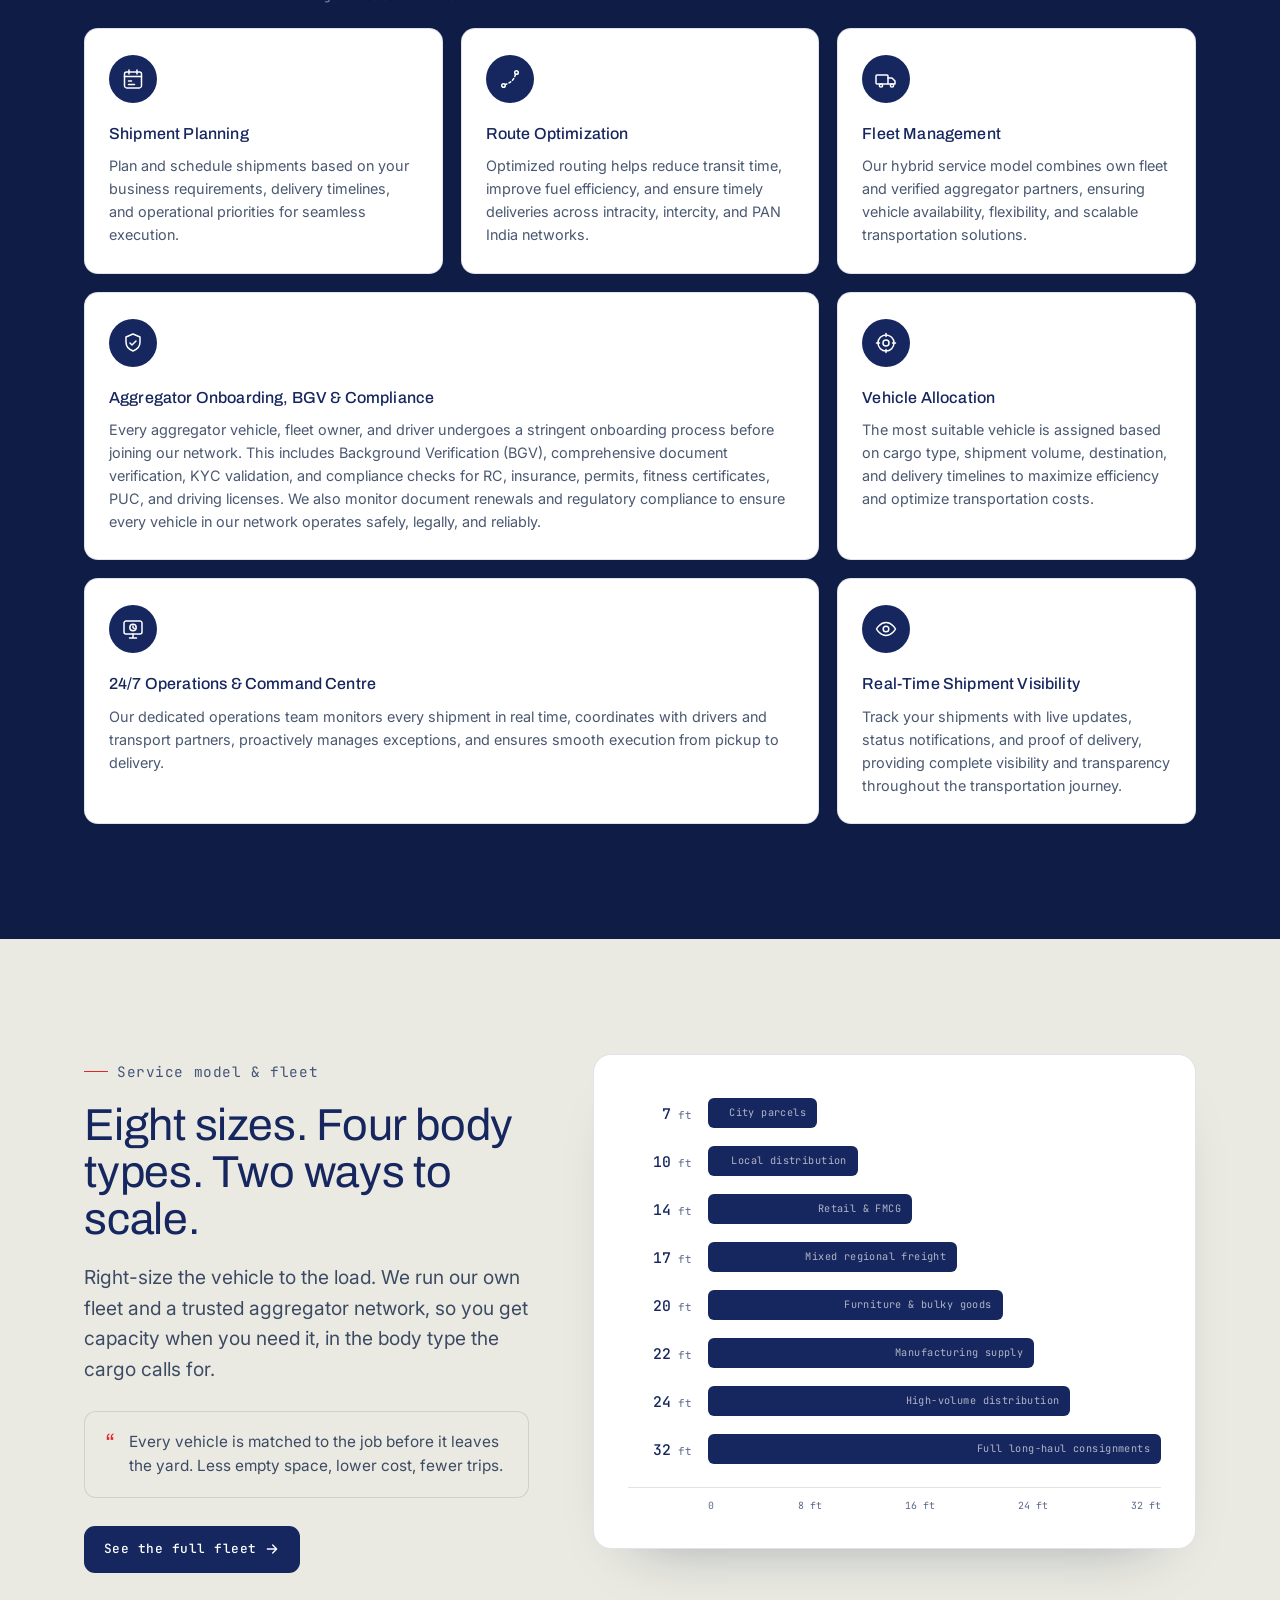
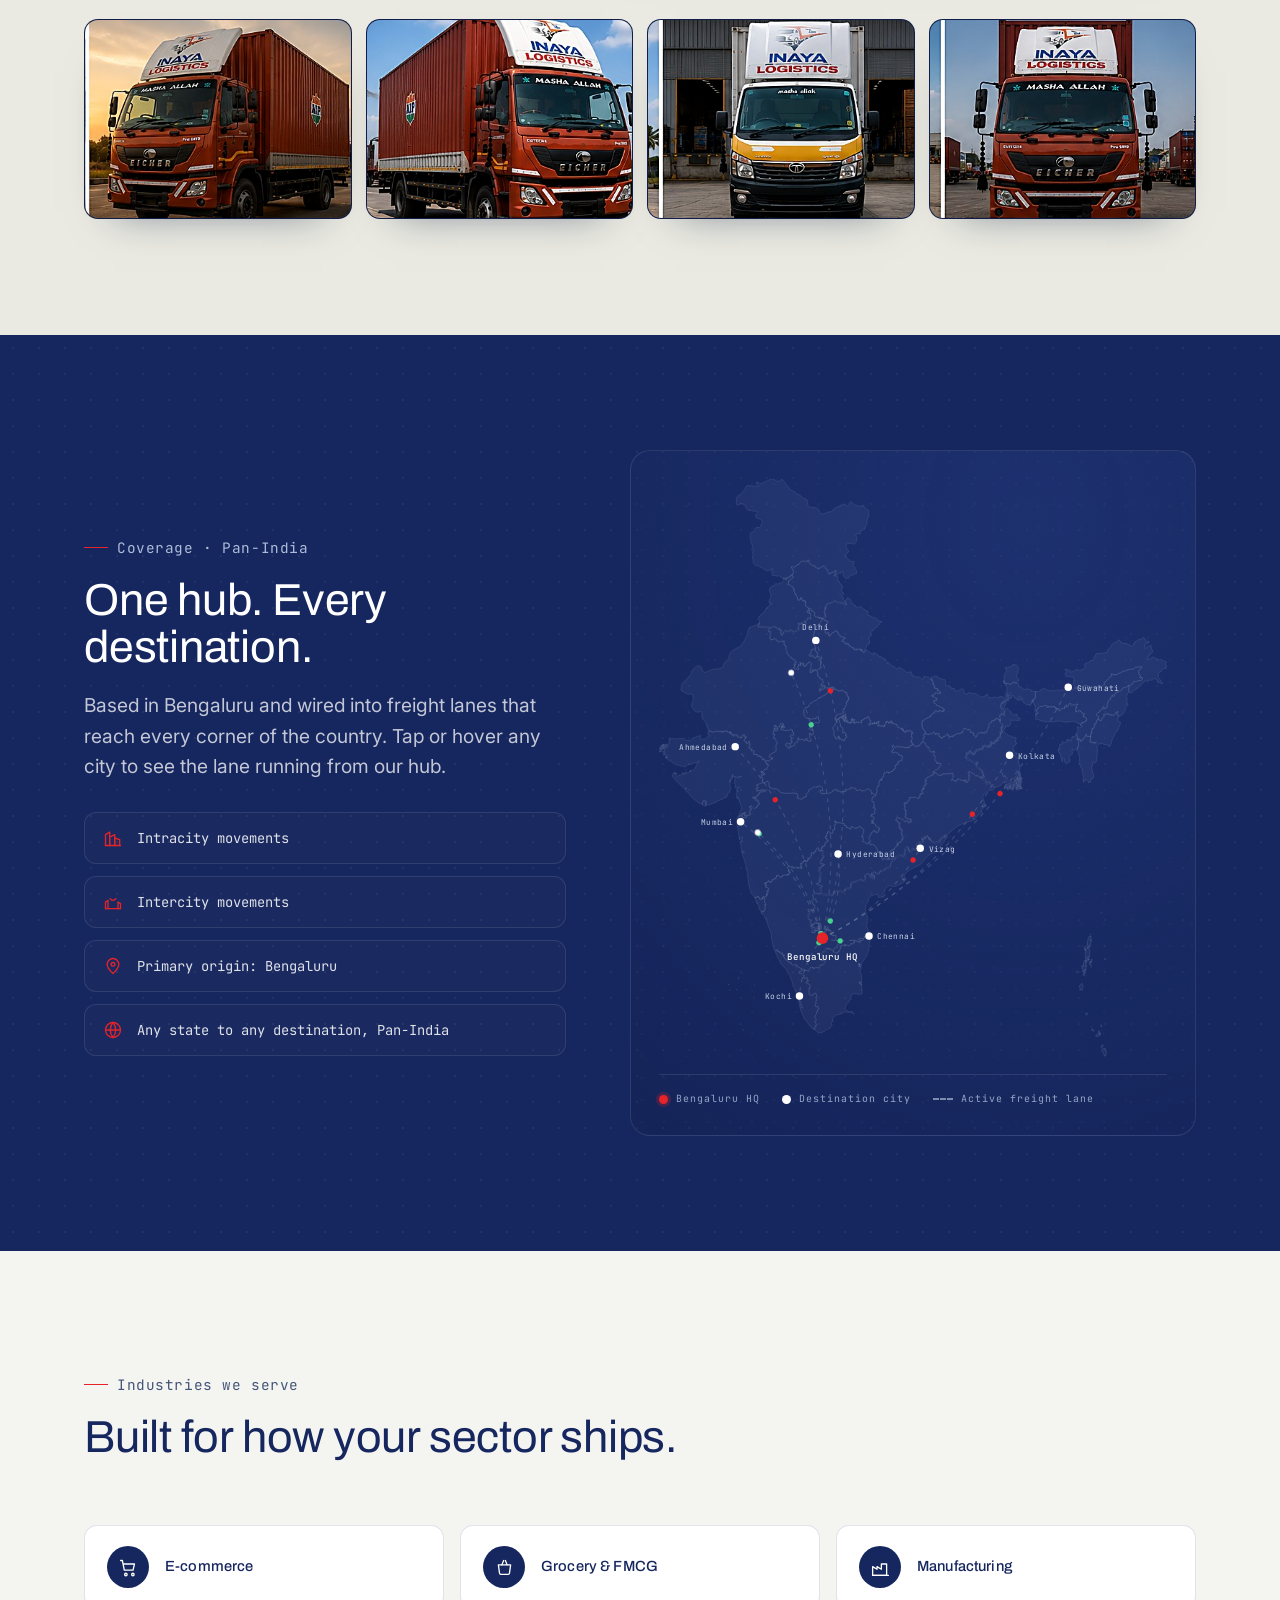
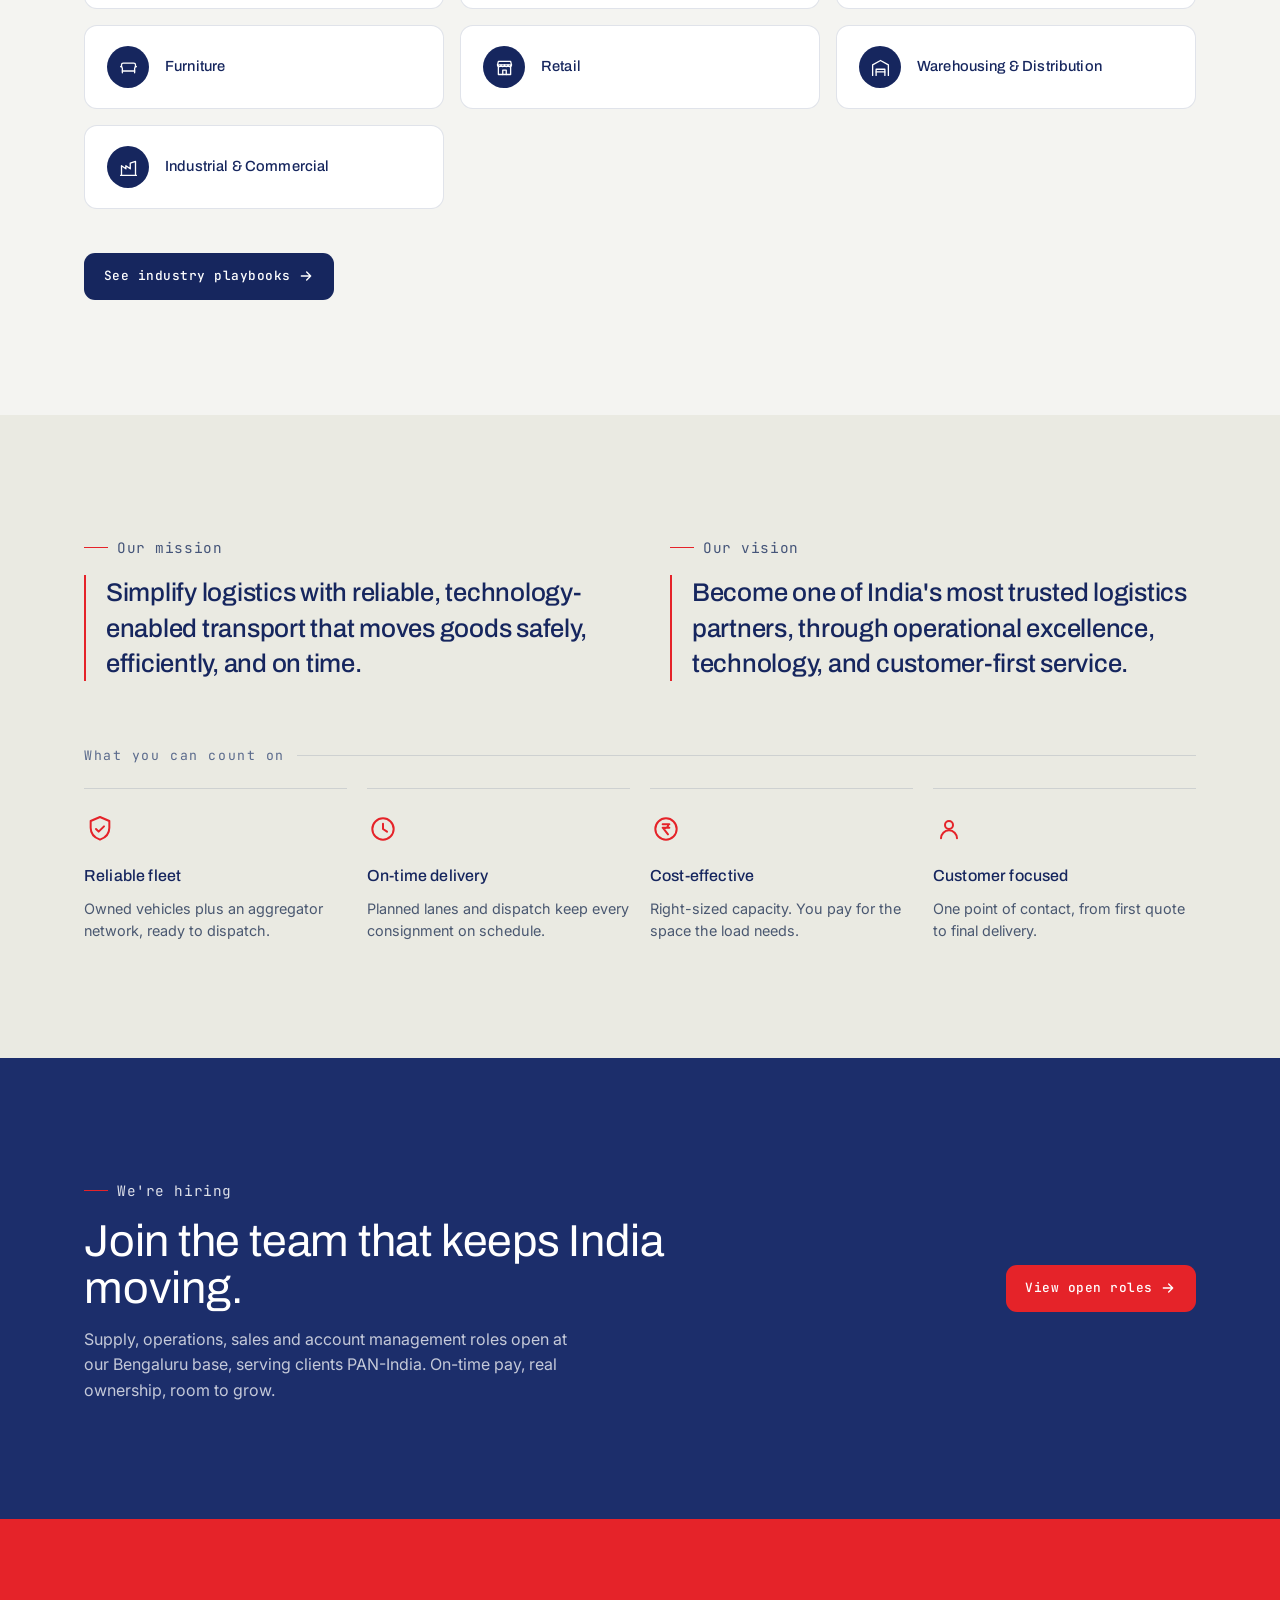
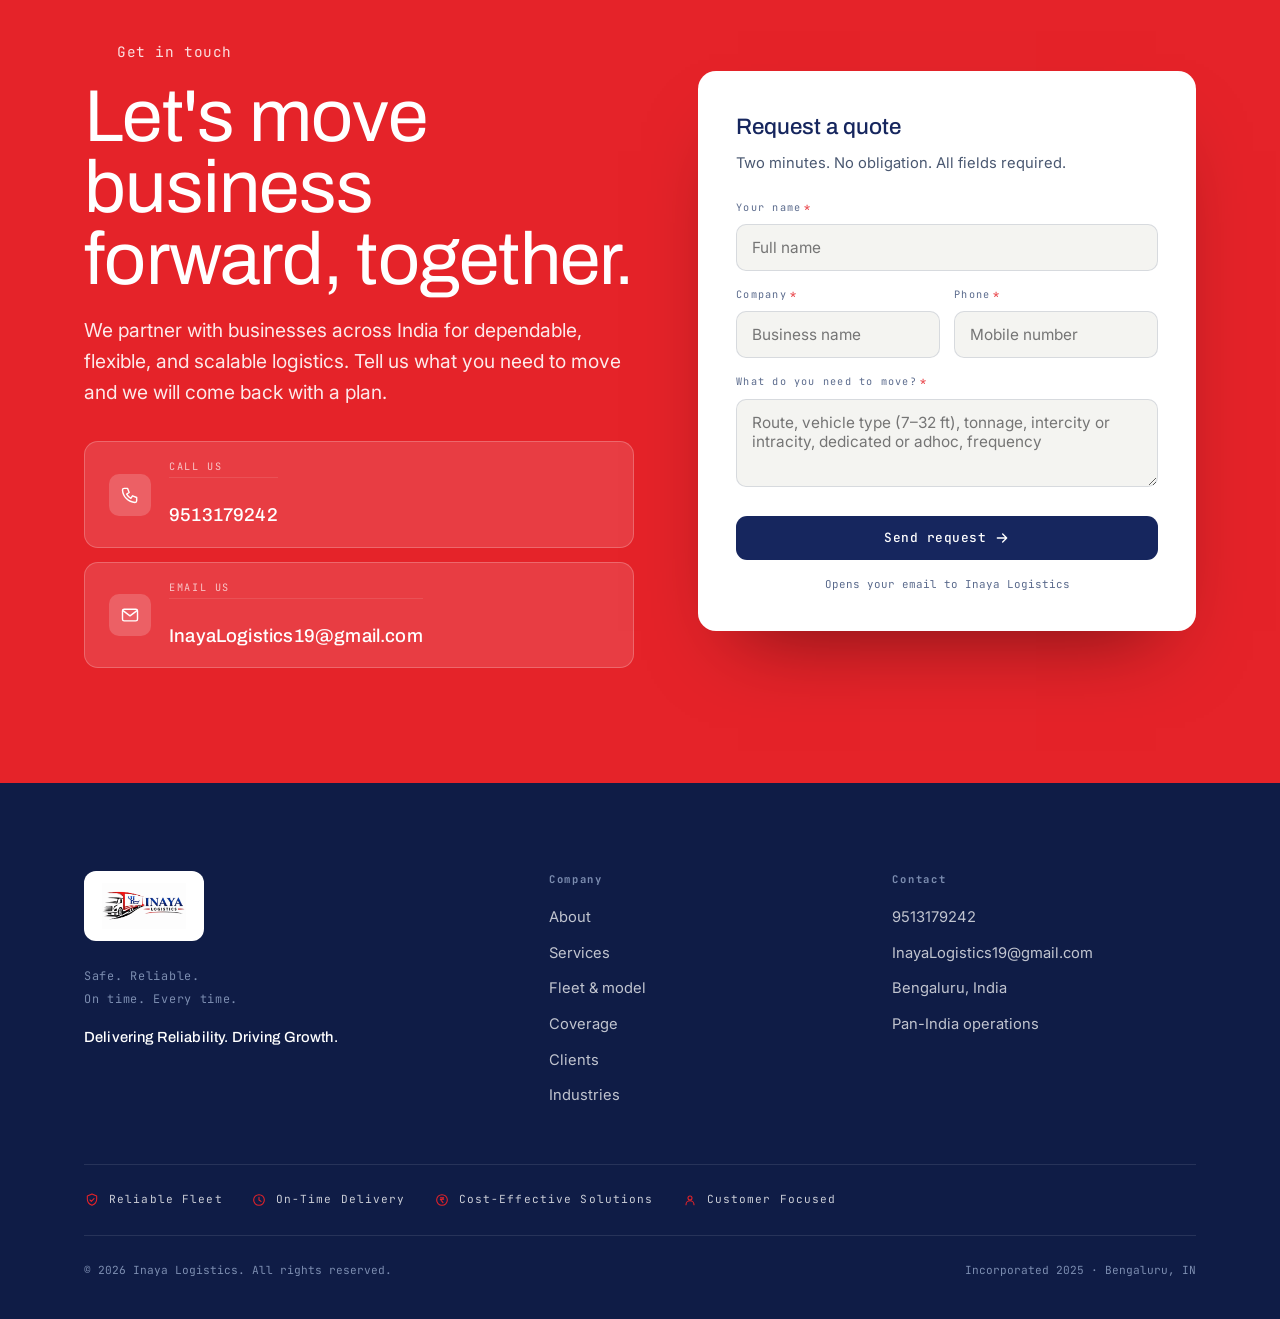
==== commit 4092e1da: "Share image: use the plain logo (no added band/tagline/border) Replace composed og-cover card with o" ====
--- a/index.html
+++ b/index.html
@@ -10,13 +10,13 @@
 <meta property="og:site_name" content="Inaya Logistics" />
 <meta property="og:title" content="Inaya Logistics | Freight that arrives on time, every time" />
 <meta property="og:description" content="Reliable, technology-enabled transport from Bengaluru to destinations across India. Owned fleet + trusted aggregator network." />
-<meta property="og:image" content="https://inayalogistics.in/assets/img/og-cover.jpg" />
+<meta property="og:image" content="https://inayalogistics.in/assets/img/og-logo.jpg" />
 <link rel="canonical" href="https://inayalogistics.in/" />
 <meta property="og:url" content="https://inayalogistics.in/" />
 <meta name="twitter:card" content="summary_large_image" />
 <meta name="twitter:title" content="Inaya Logistics | Freight that arrives on time, every time" />
 <meta name="twitter:description" content="Reliable, technology-enabled transport from Bengaluru to destinations across India." />
-<meta name="twitter:image" content="https://inayalogistics.in/assets/img/og-cover.jpg" />
+<meta name="twitter:image" content="https://inayalogistics.in/assets/img/og-logo.jpg" />
 <link rel="icon" type="image/png" sizes="32x32" href="assets/img/favicon-32.png" />
 <link rel="icon" type="image/png" sizes="16x16" href="assets/img/favicon-16.png" />
 <link rel="icon" type="image/svg+xml" href="assets/img/favicon.svg" />
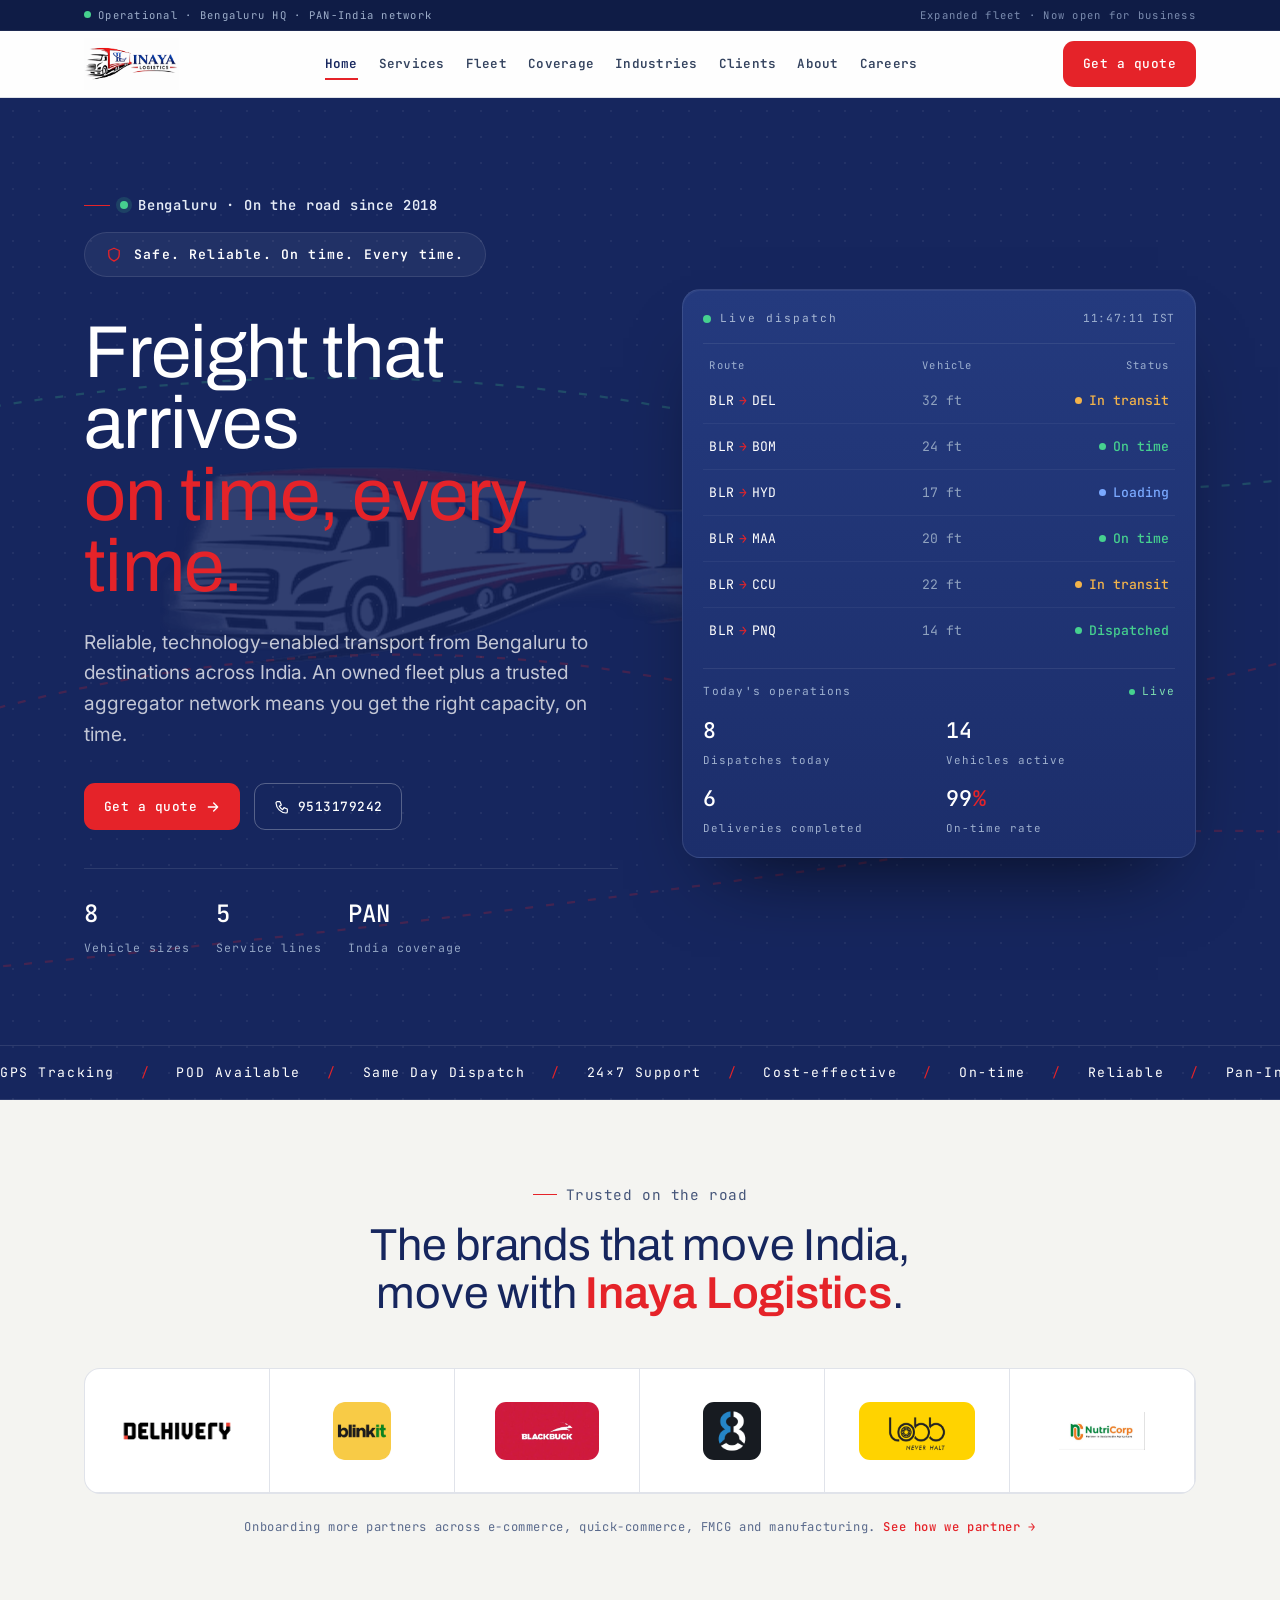
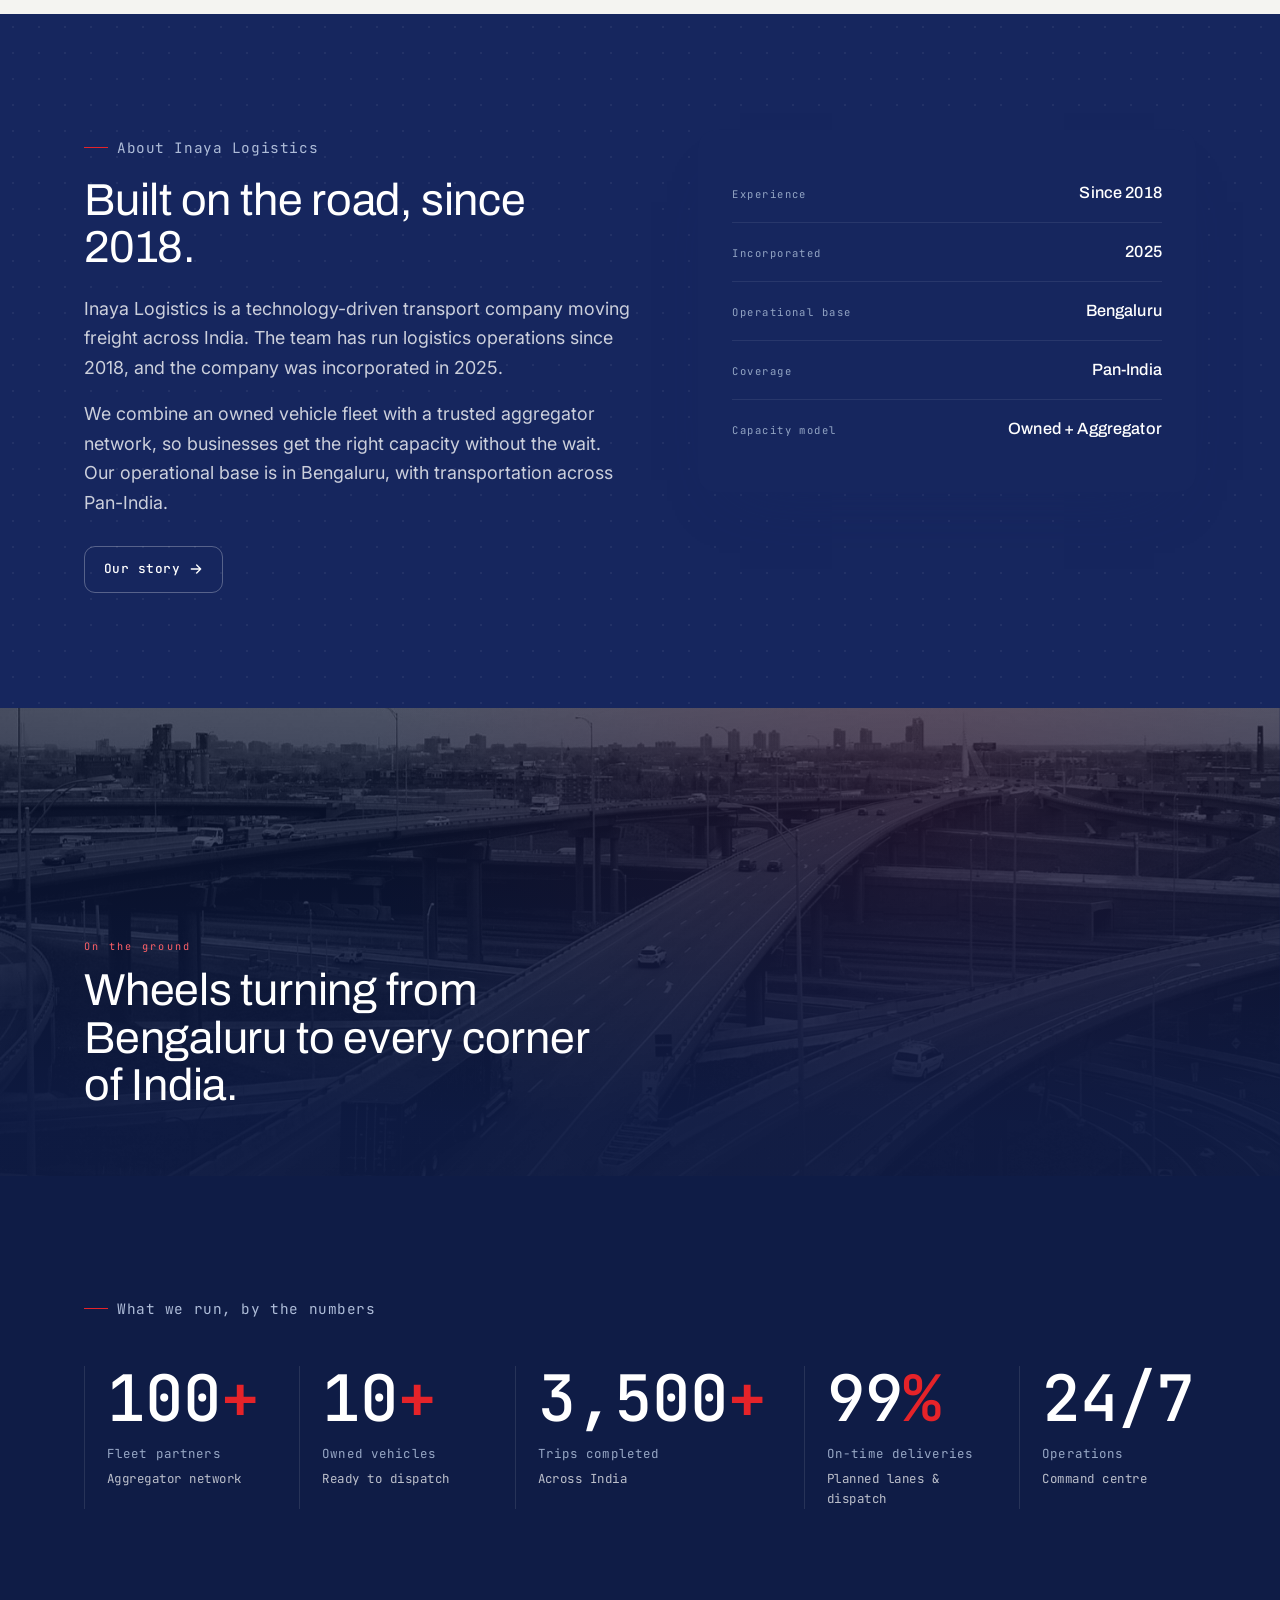
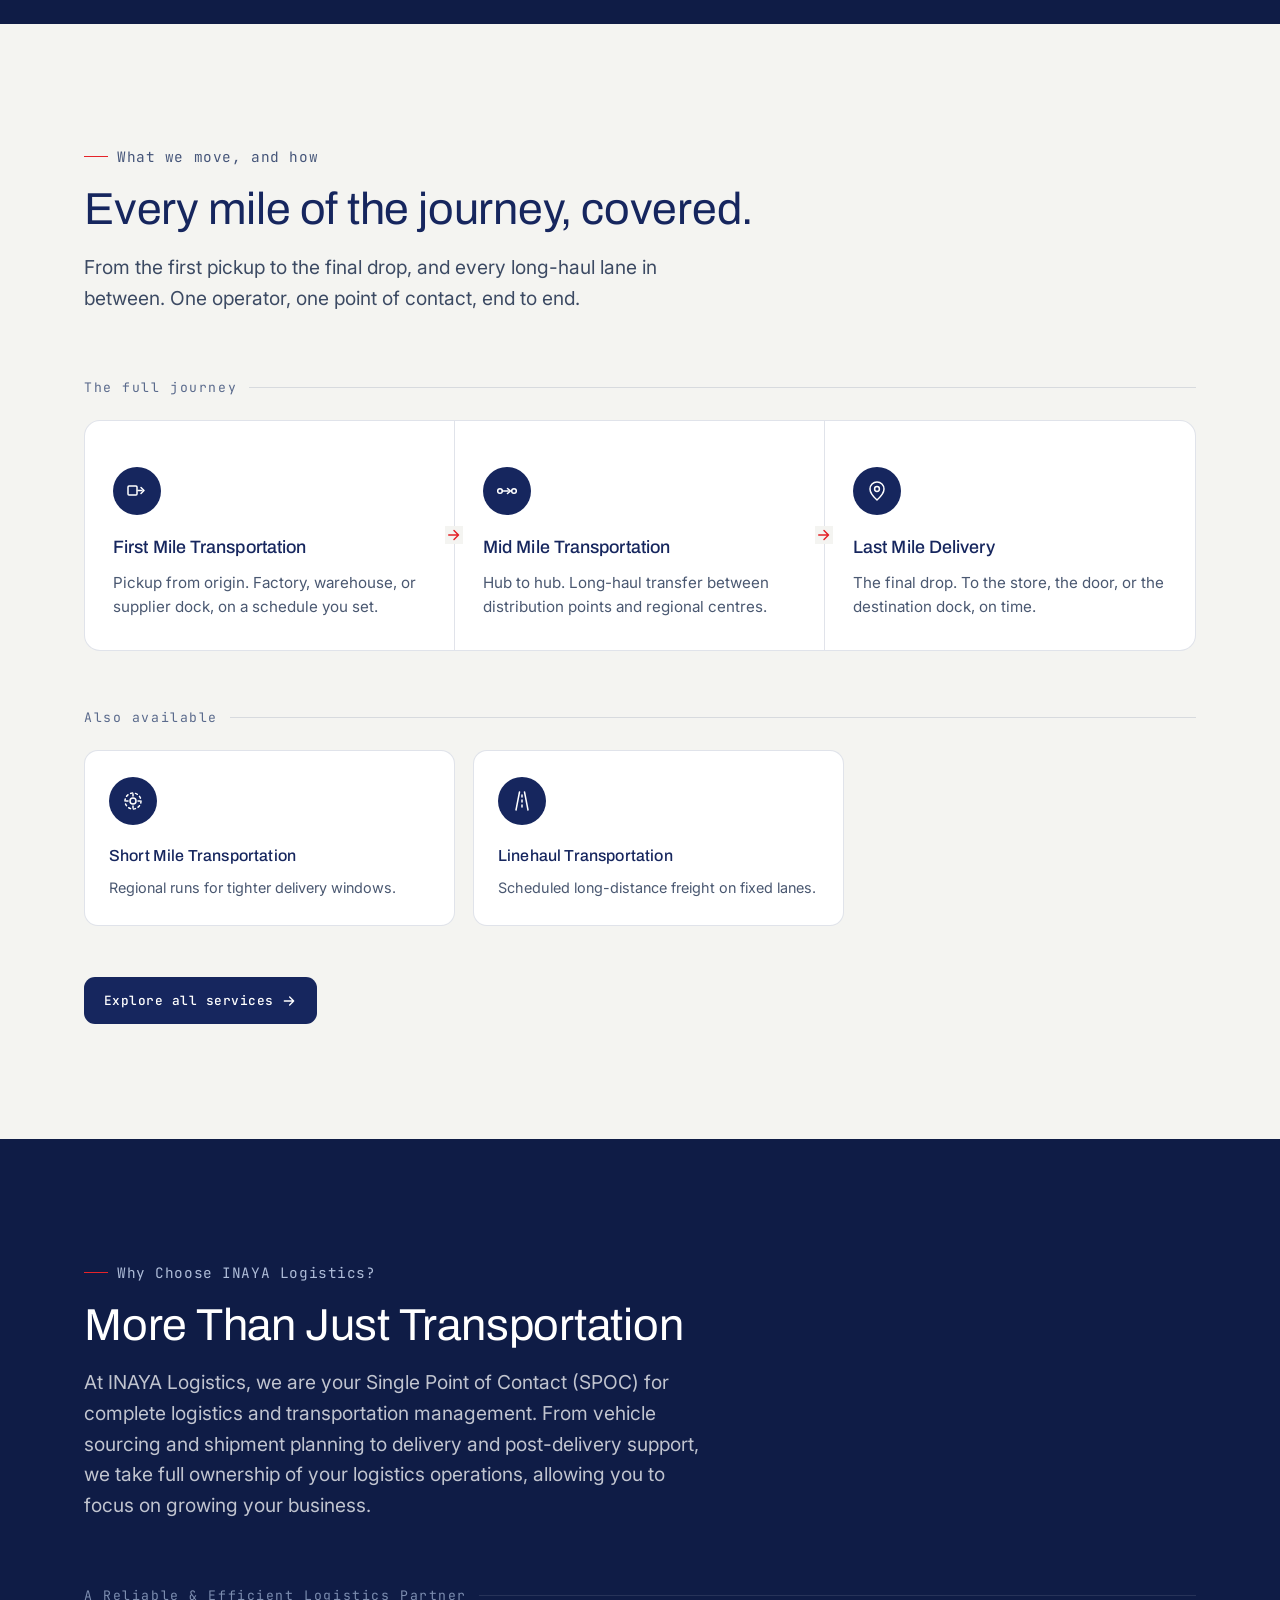
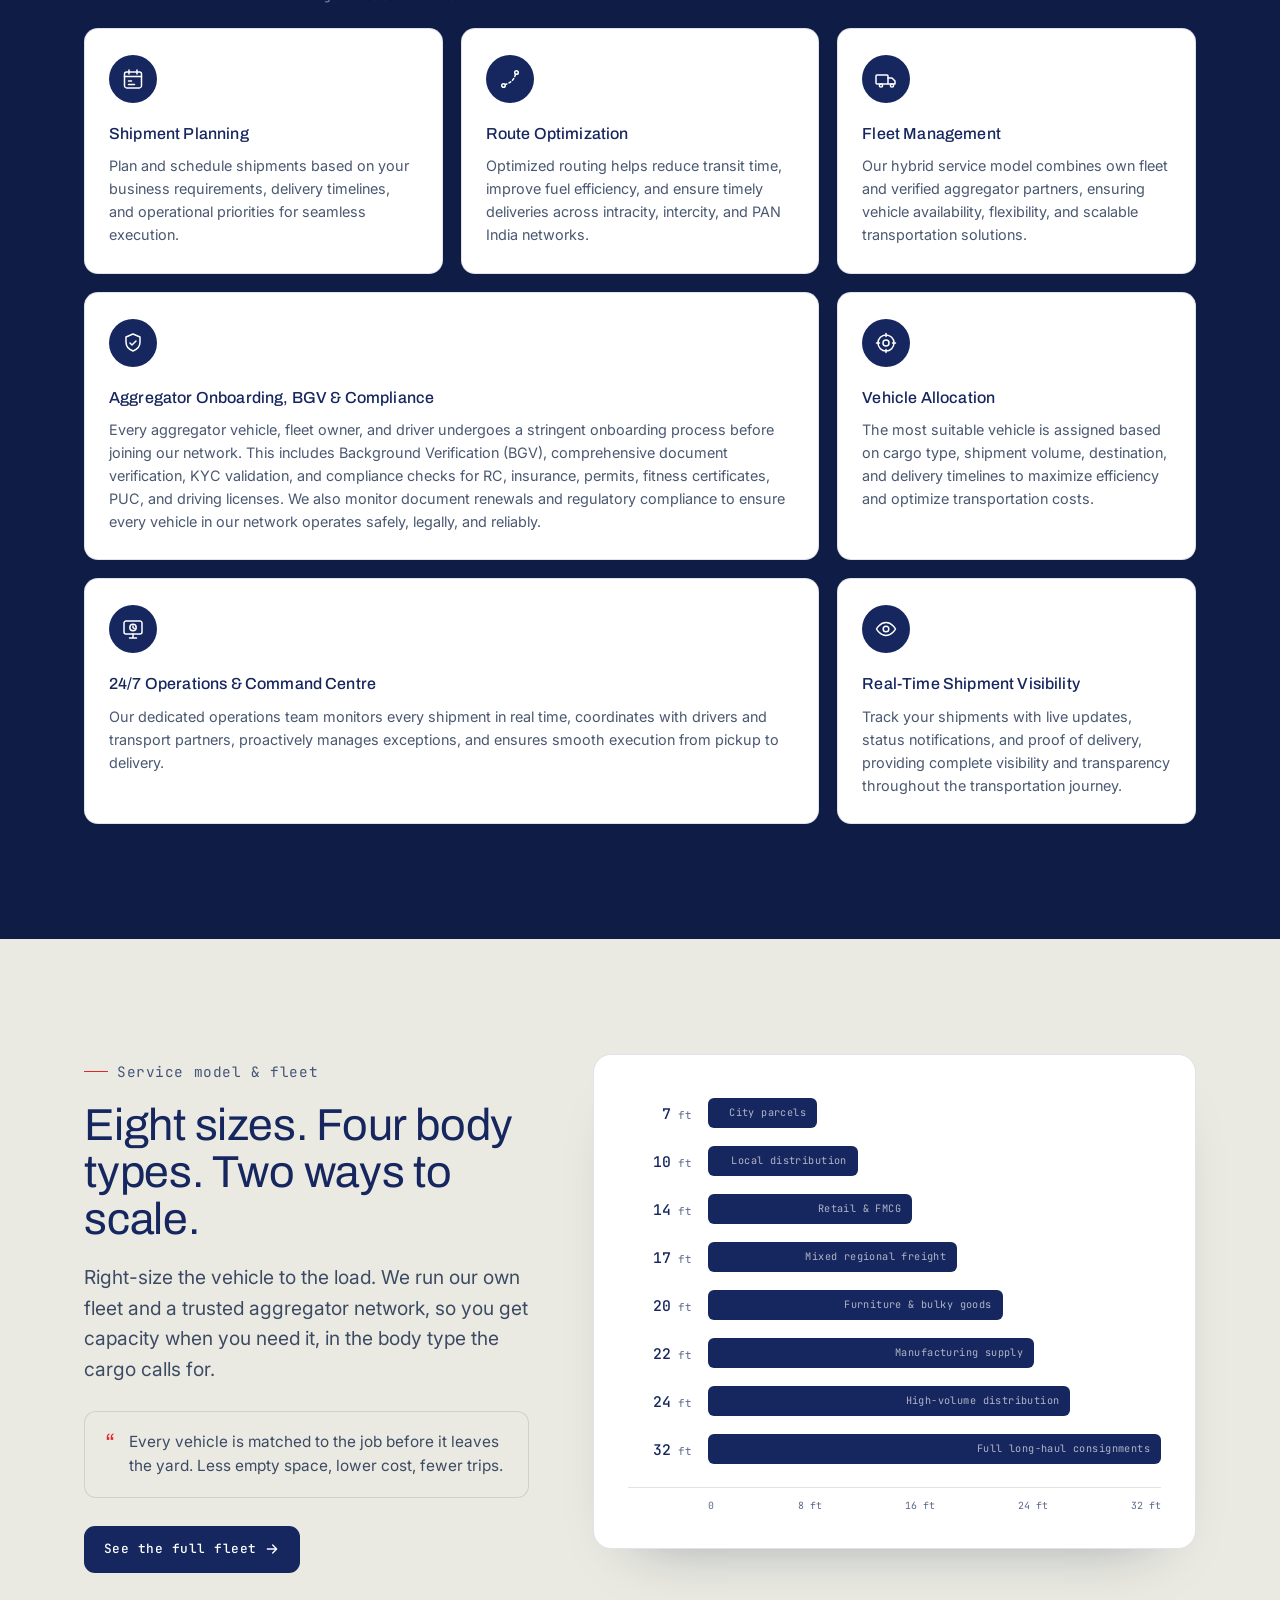
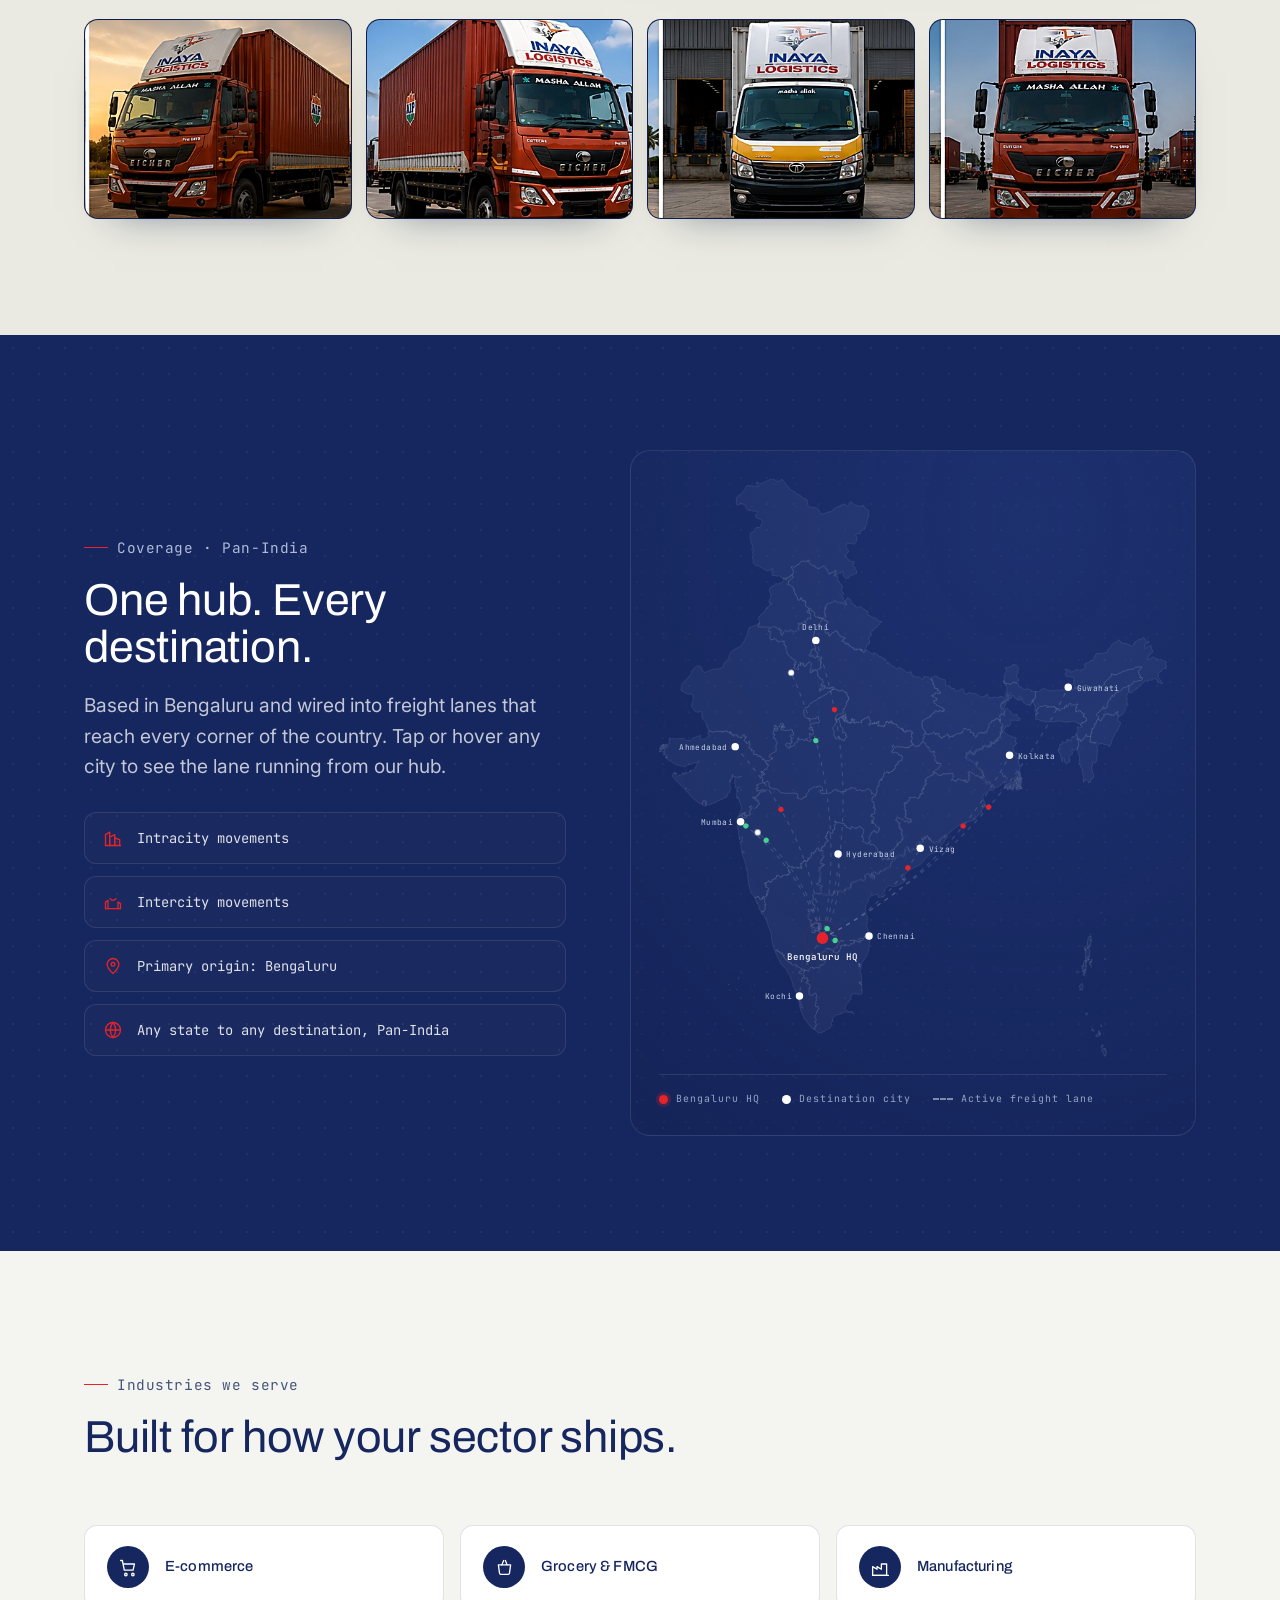
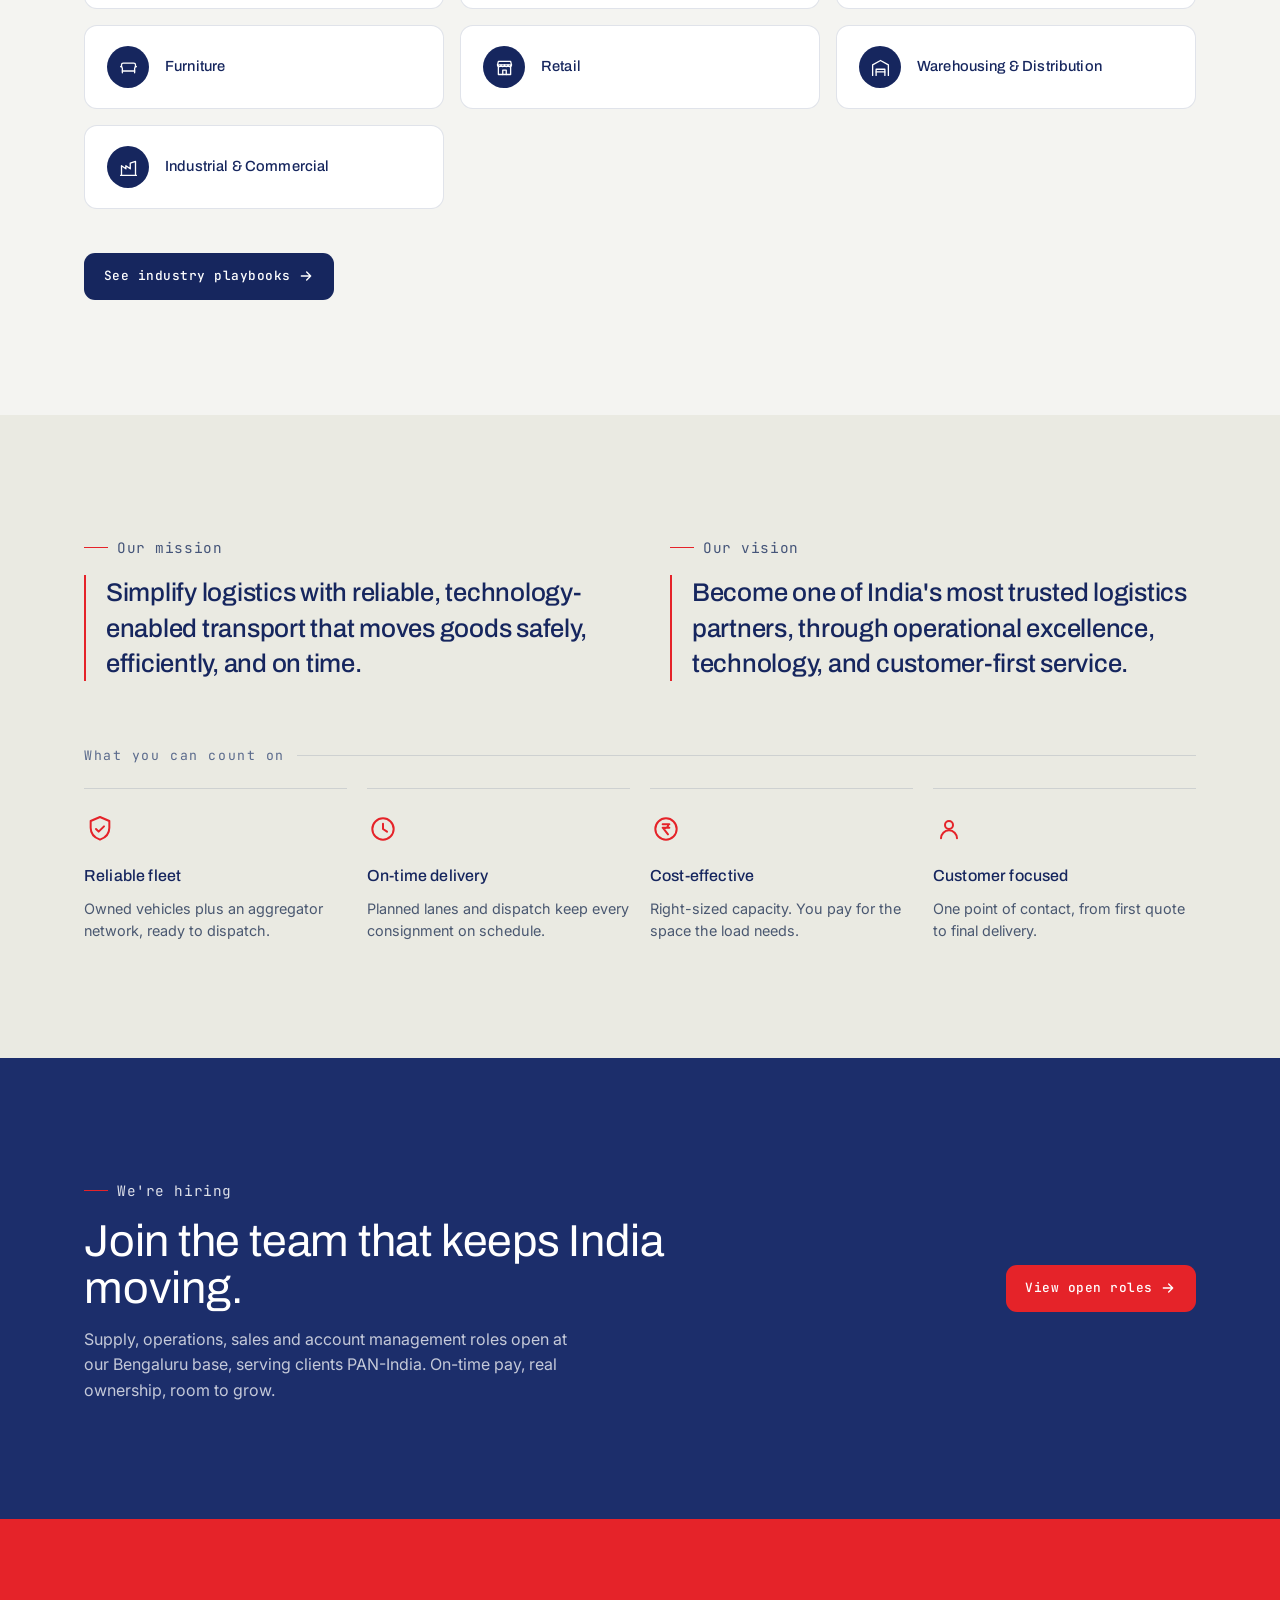
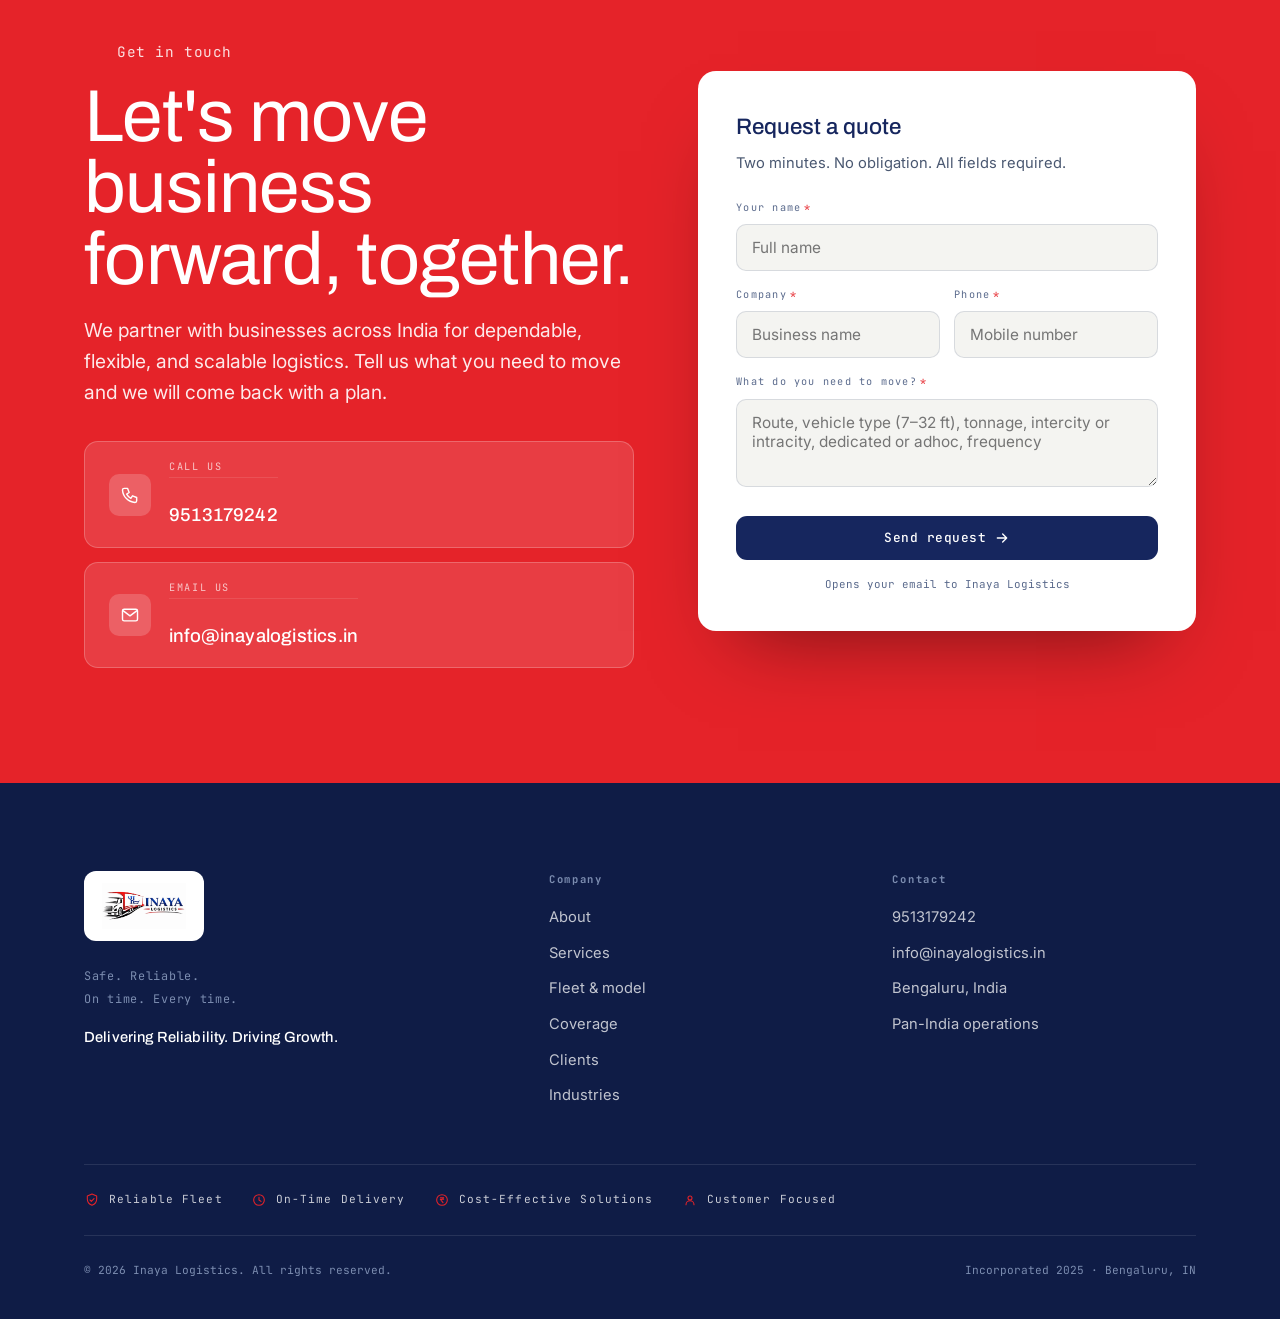
==== commit 136f70c5: "Use business email (info@inayalogistics.in) sitewide instead of personal Gmail; add Hostinger perf/s" ====
--- a/index.html
+++ b/index.html
@@ -11,6 +11,10 @@
 <meta property="og:title" content="Inaya Logistics | Freight that arrives on time, every time" />
 <meta property="og:description" content="Reliable, technology-enabled transport from Bengaluru to destinations across India. Owned fleet + trusted aggregator network." />
 <meta property="og:image" content="https://inayalogistics.in/assets/img/og-logo.jpg" />
+<meta property="og:image:width" content="1200" />
+<meta property="og:image:height" content="658" />
+<meta property="og:image:alt" content="Inaya Logistics" />
+<meta property="og:locale" content="en_IN" />
 <link rel="canonical" href="https://inayalogistics.in/" />
 <meta property="og:url" content="https://inayalogistics.in/" />
 <meta name="twitter:card" content="summary_large_image" />
@@ -36,7 +40,7 @@
   "description": "Reliable, technology-enabled transport from Bengaluru to destinations across India, covering first mile, mid mile, last mile, short mile and linehaul movement with an owned fleet and trusted aggregator network.",
   "image": "https://inayalogistics.in/assets/img/inaya-hero-truck.jpg",
   "telephone": "+91-9513179242",
-  "email": "InayaLogistics19@gmail.com",
+  "email": "info@inayalogistics.in",
   "foundingDate": "2025",
   "areaServed": { "@type": "Country", "name": "India" },
   "address": {
@@ -45,7 +49,24 @@
     "addressRegion": "Karnataka",
     "addressCountry": "IN"
   },
+  "contactPoint": {
+    "@type": "ContactPoint",
+    "telephone": "+91-9513179242",
+    "email": "info@inayalogistics.in",
+    "contactType": "sales",
+    "areaServed": "IN",
+    "availableLanguage": ["en","hi","kn"]
+  },
   "knowsAbout": ["First mile logistics","Mid mile logistics","Last mile delivery","Short mile transportation","Linehaul services","Intracity distribution","Intercity transportation"]
+}
+</script>
+<script type="application/ld+json">
+{
+  "@context": "https://schema.org",
+  "@type": "WebSite",
+  "name": "Inaya Logistics",
+  "url": "https://inayalogistics.in/",
+  "publisher": { "@type": "Organization", "name": "Inaya Logistics" }
 }
 </script>
 </head>
@@ -541,9 +562,9 @@
             <span class="cci"><svg viewBox="0 0 24 24" fill="none" stroke="currentColor" stroke-width="1.7" stroke-linecap="round" stroke-linejoin="round"><path d="M5 4h4l2 5-3 2a12 12 0 0 0 5 5l2-3 5 2v4a2 2 0 0 1-2 2A16 16 0 0 1 3 6a2 2 0 0 1 2-2z"/></svg></span>
             <span><span class="lab">Call us</span><span class="val">9513179242</span></span>
           </a>
-          <a class="cc" href="mailto:InayaLogistics19@gmail.com">
+          <a class="cc" href="mailto:info@inayalogistics.in">
             <span class="cci"><svg viewBox="0 0 24 24" fill="none" stroke="currentColor" stroke-width="1.7" stroke-linecap="round" stroke-linejoin="round"><rect x="3" y="5" width="18" height="14" rx="2"/><path d="M4 7l8 6 8-6"/></svg></span>
-            <span><span class="lab">Email us</span><span class="val">InayaLogistics19@gmail.com</span></span>
+            <span><span class="lab">Email us</span><span class="val">info@inayalogistics.in</span></span>
           </a>
         </div>
       </div>
@@ -592,7 +613,7 @@
       <div class="foot-col">
         <h3>Contact</h3>
         <a href="tel:+919513179242">9513179242</a>
-        <a href="mailto:InayaLogistics19@gmail.com">InayaLogistics19@gmail.com</a>
+        <a href="mailto:info@inayalogistics.in">info@inayalogistics.in</a>
         <p>Bengaluru, India</p>
         <p>Pan-India operations</p>
       </div>
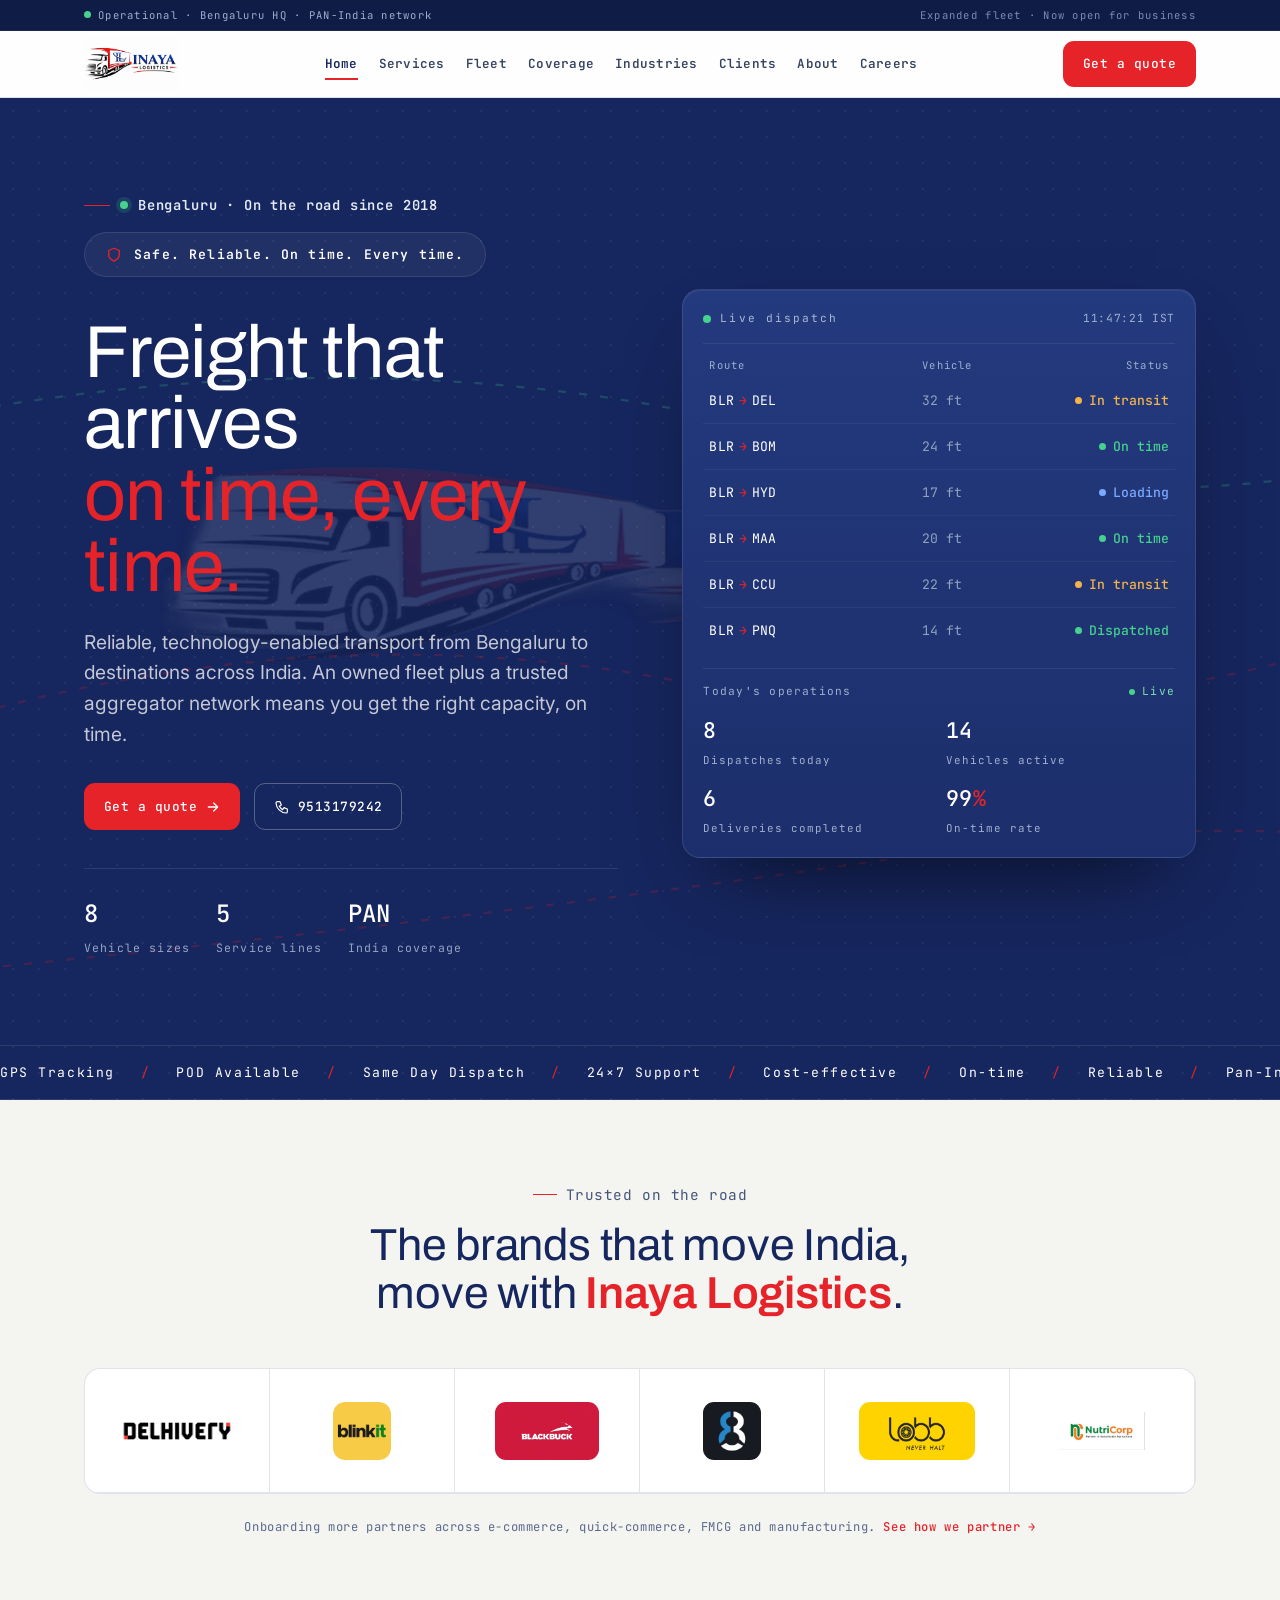
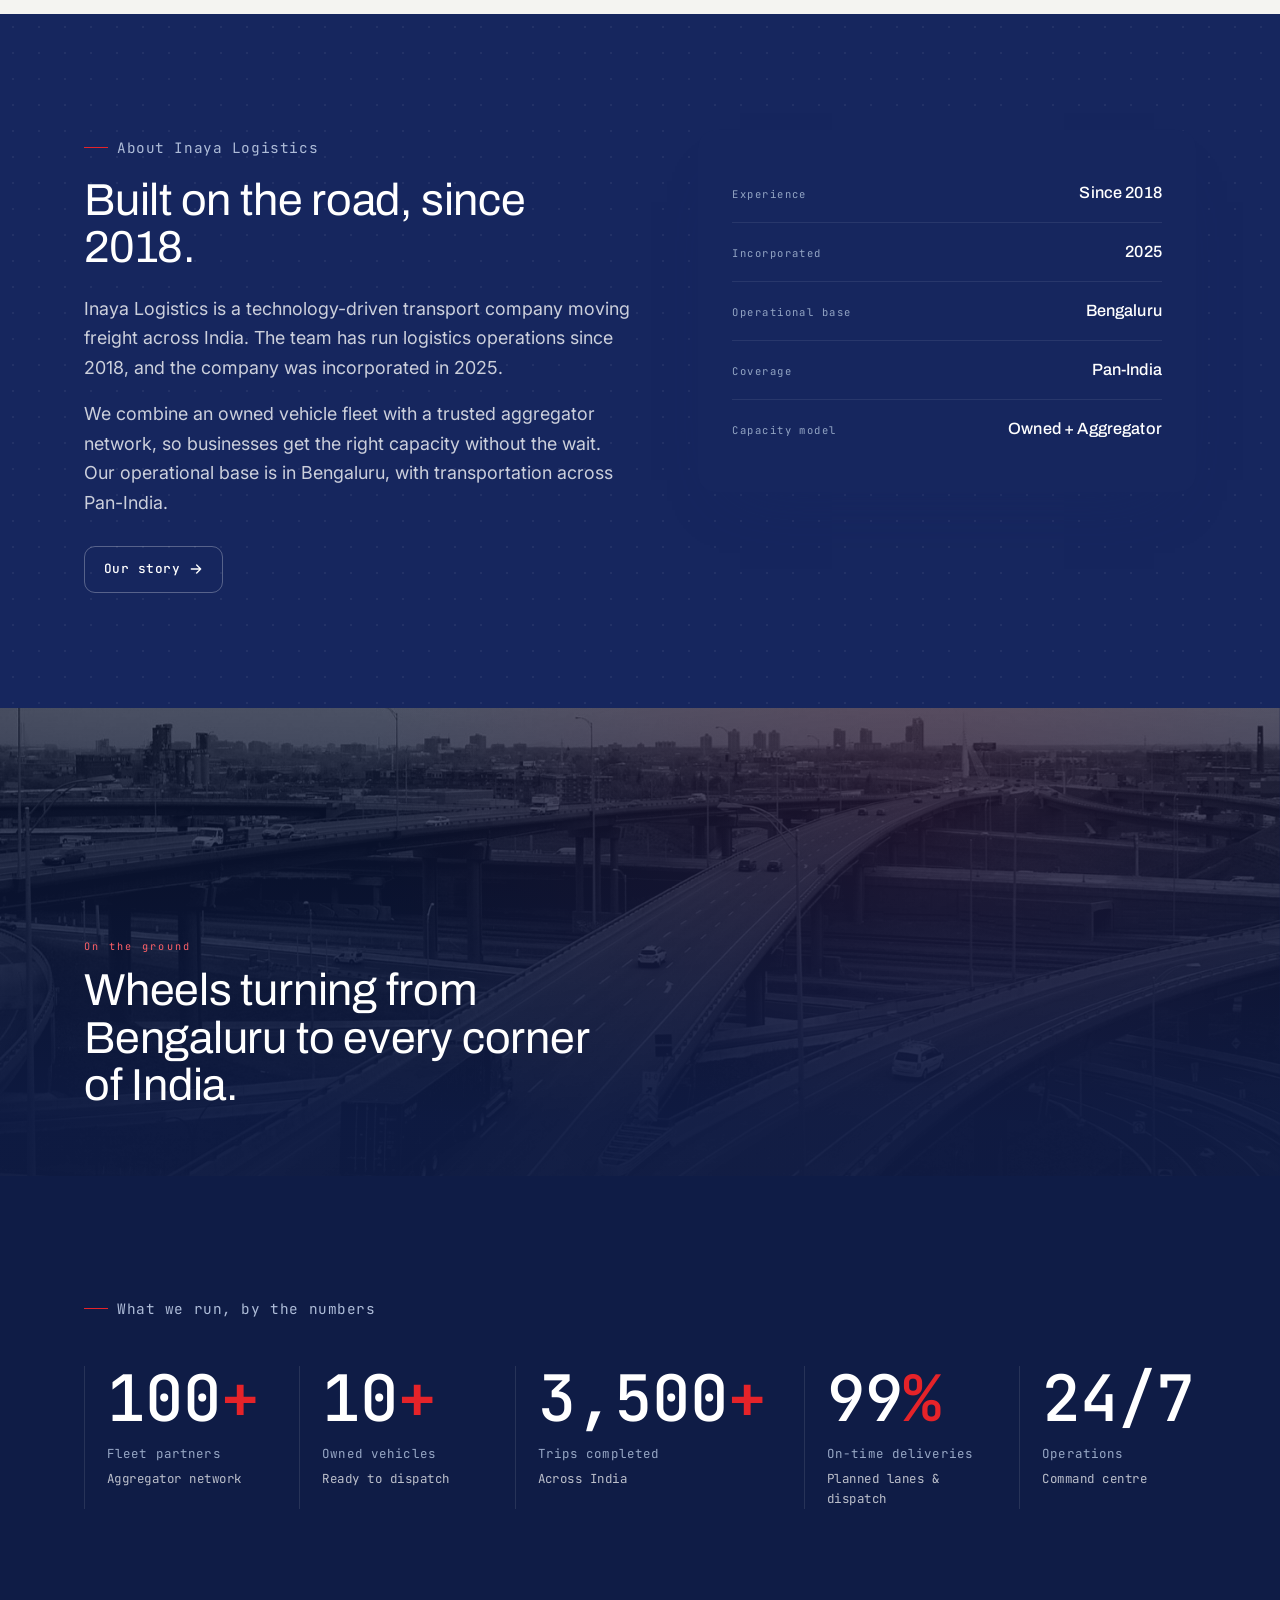
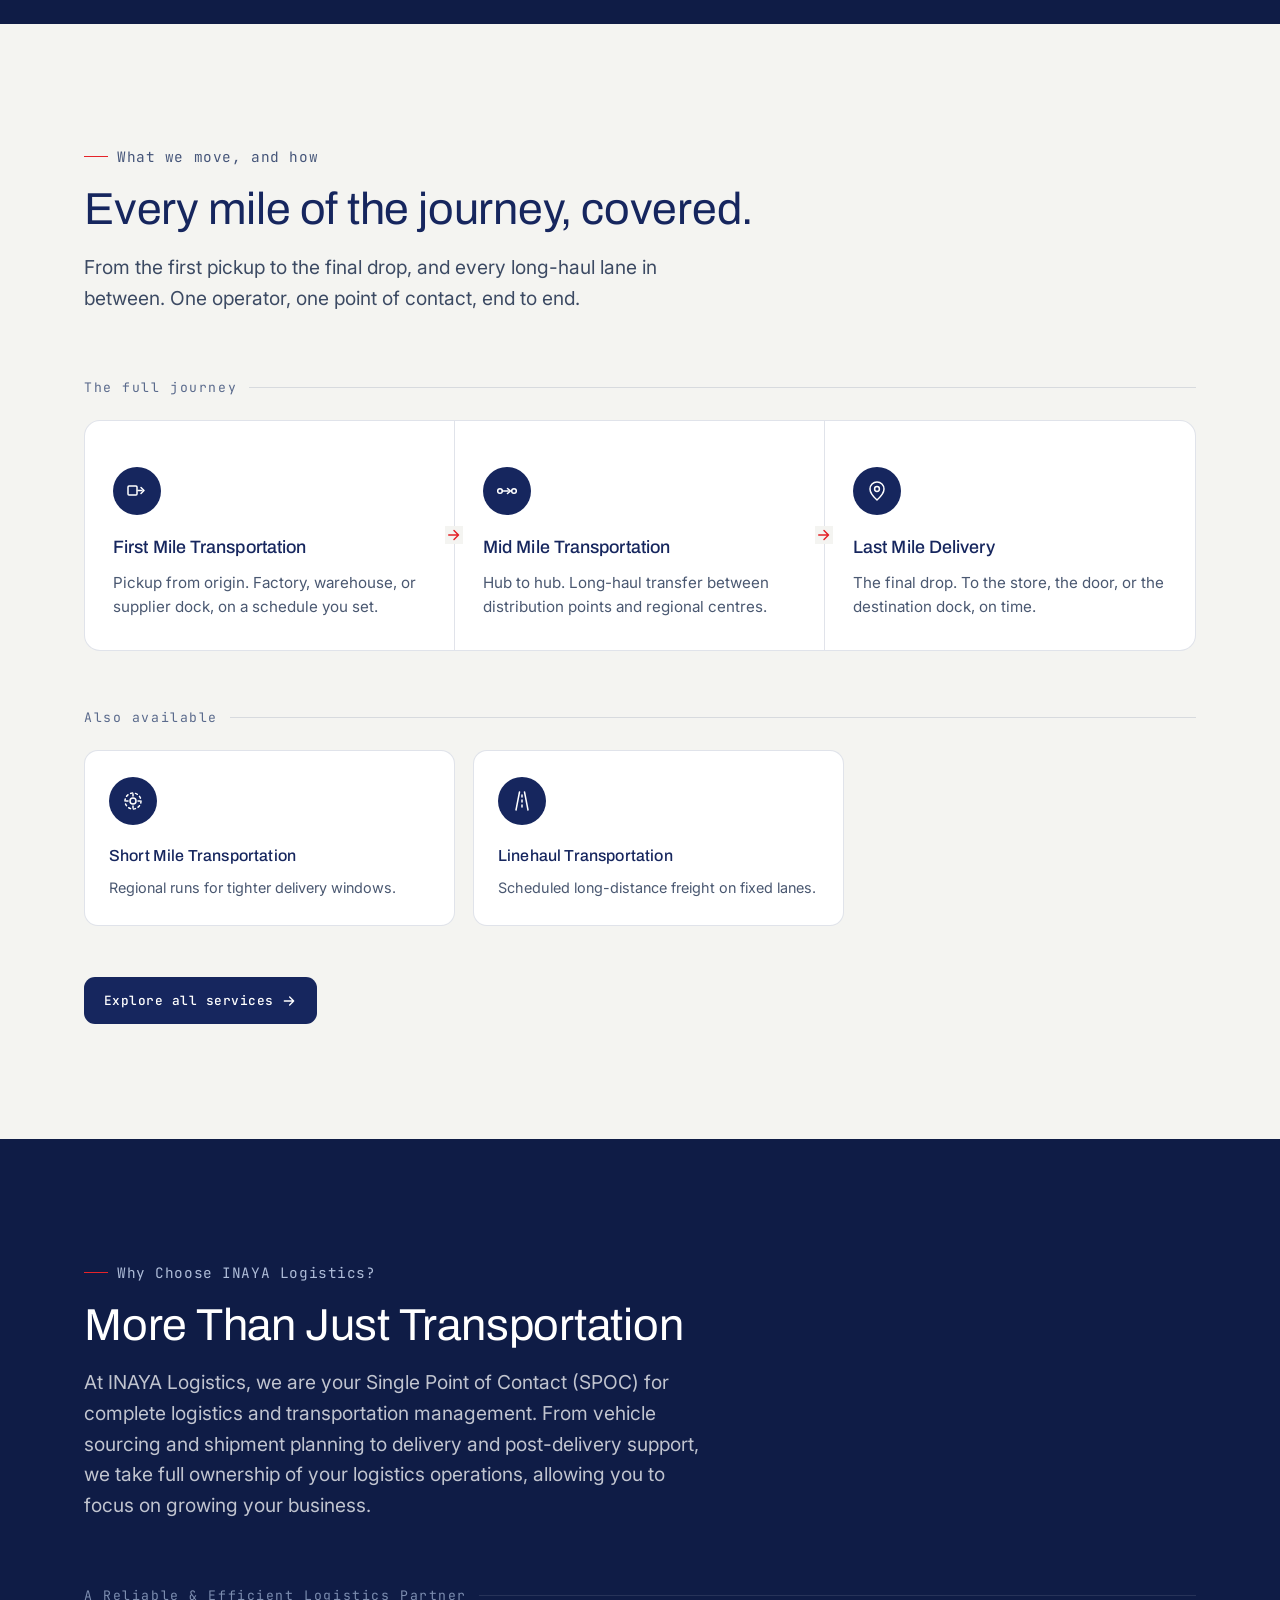
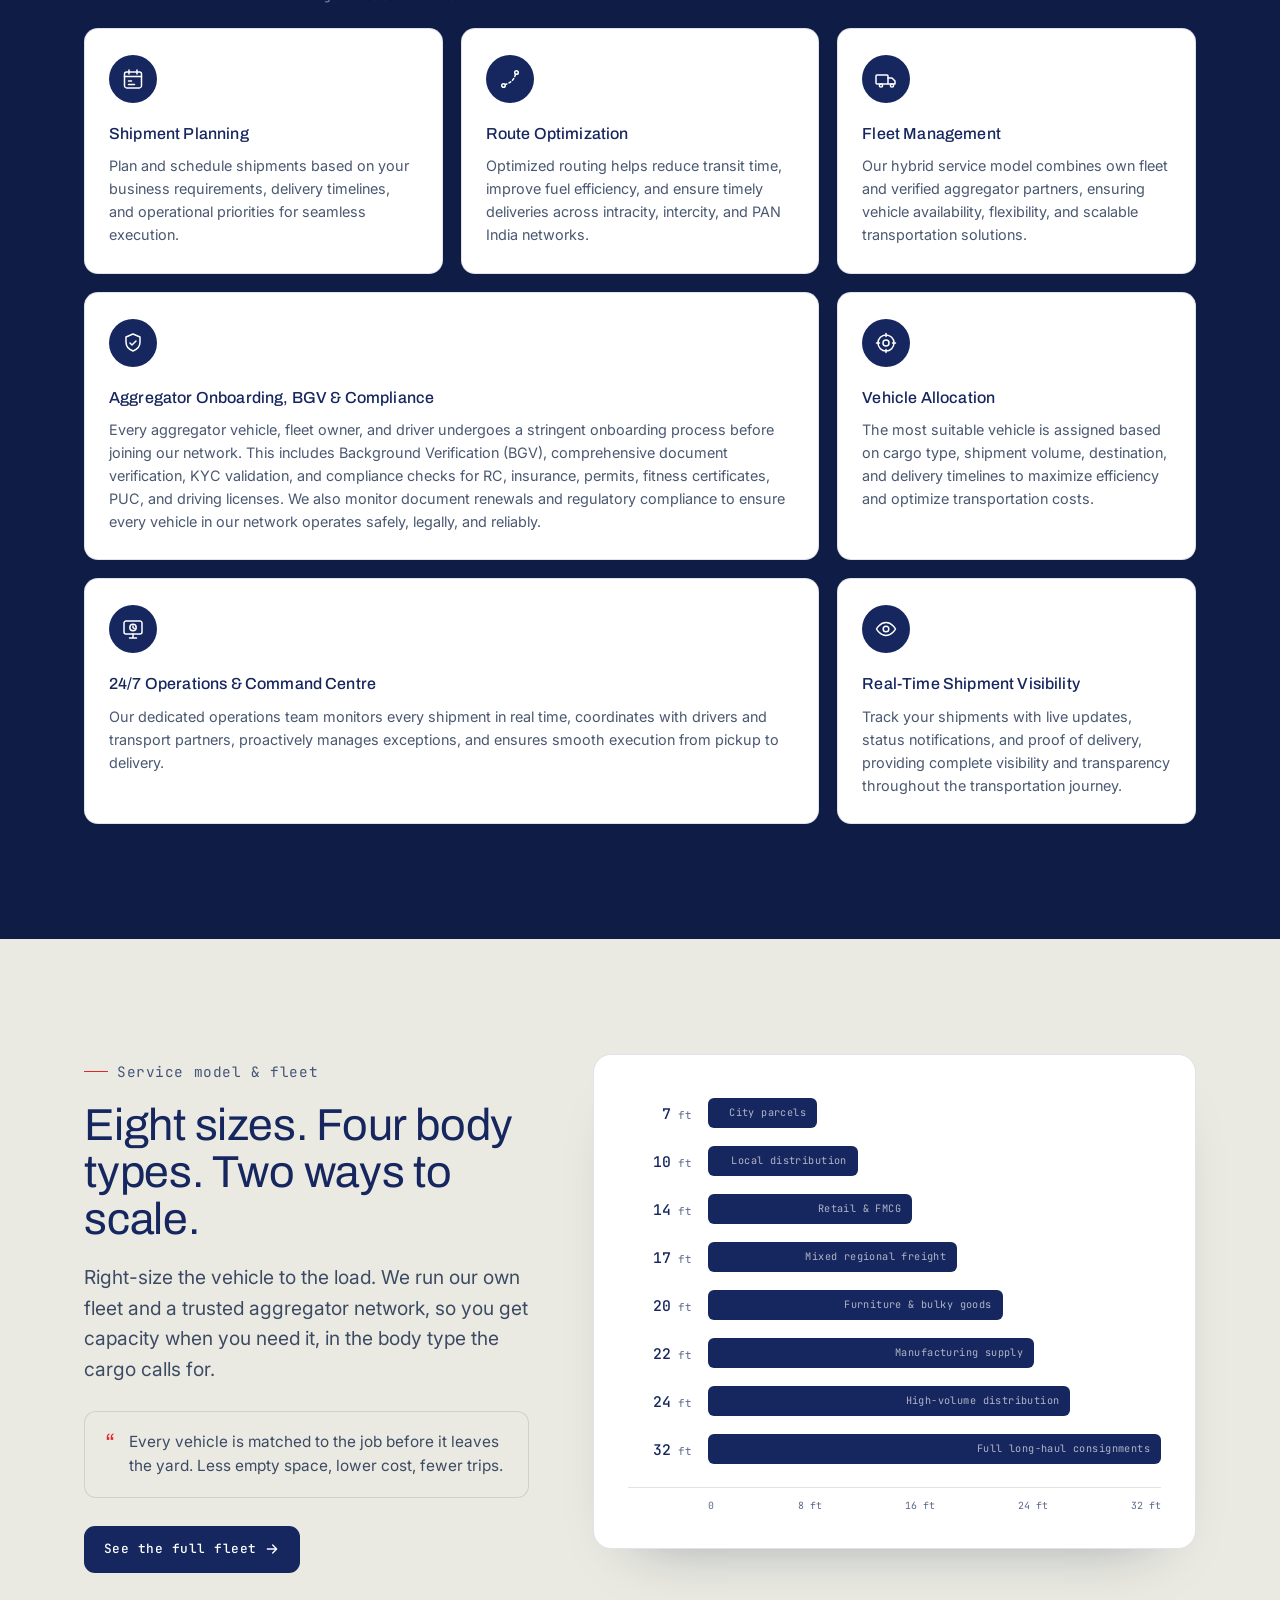
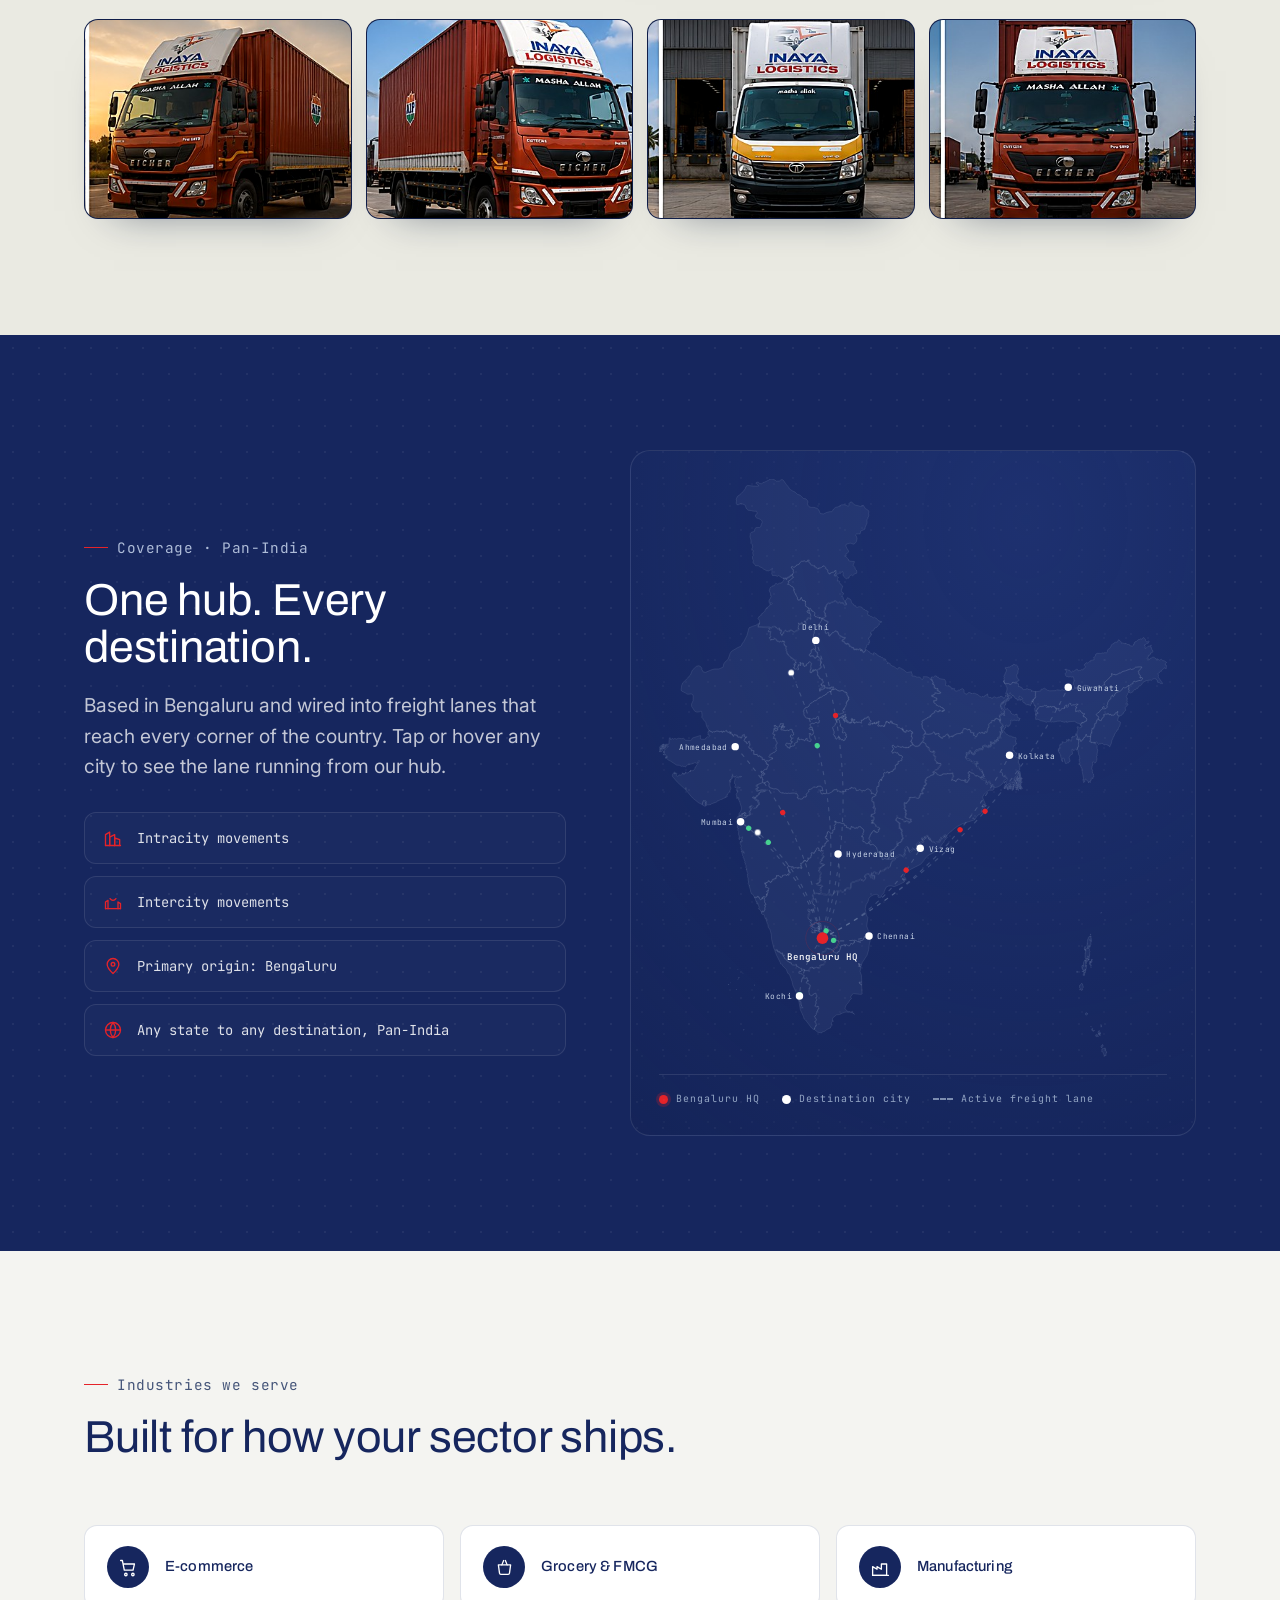
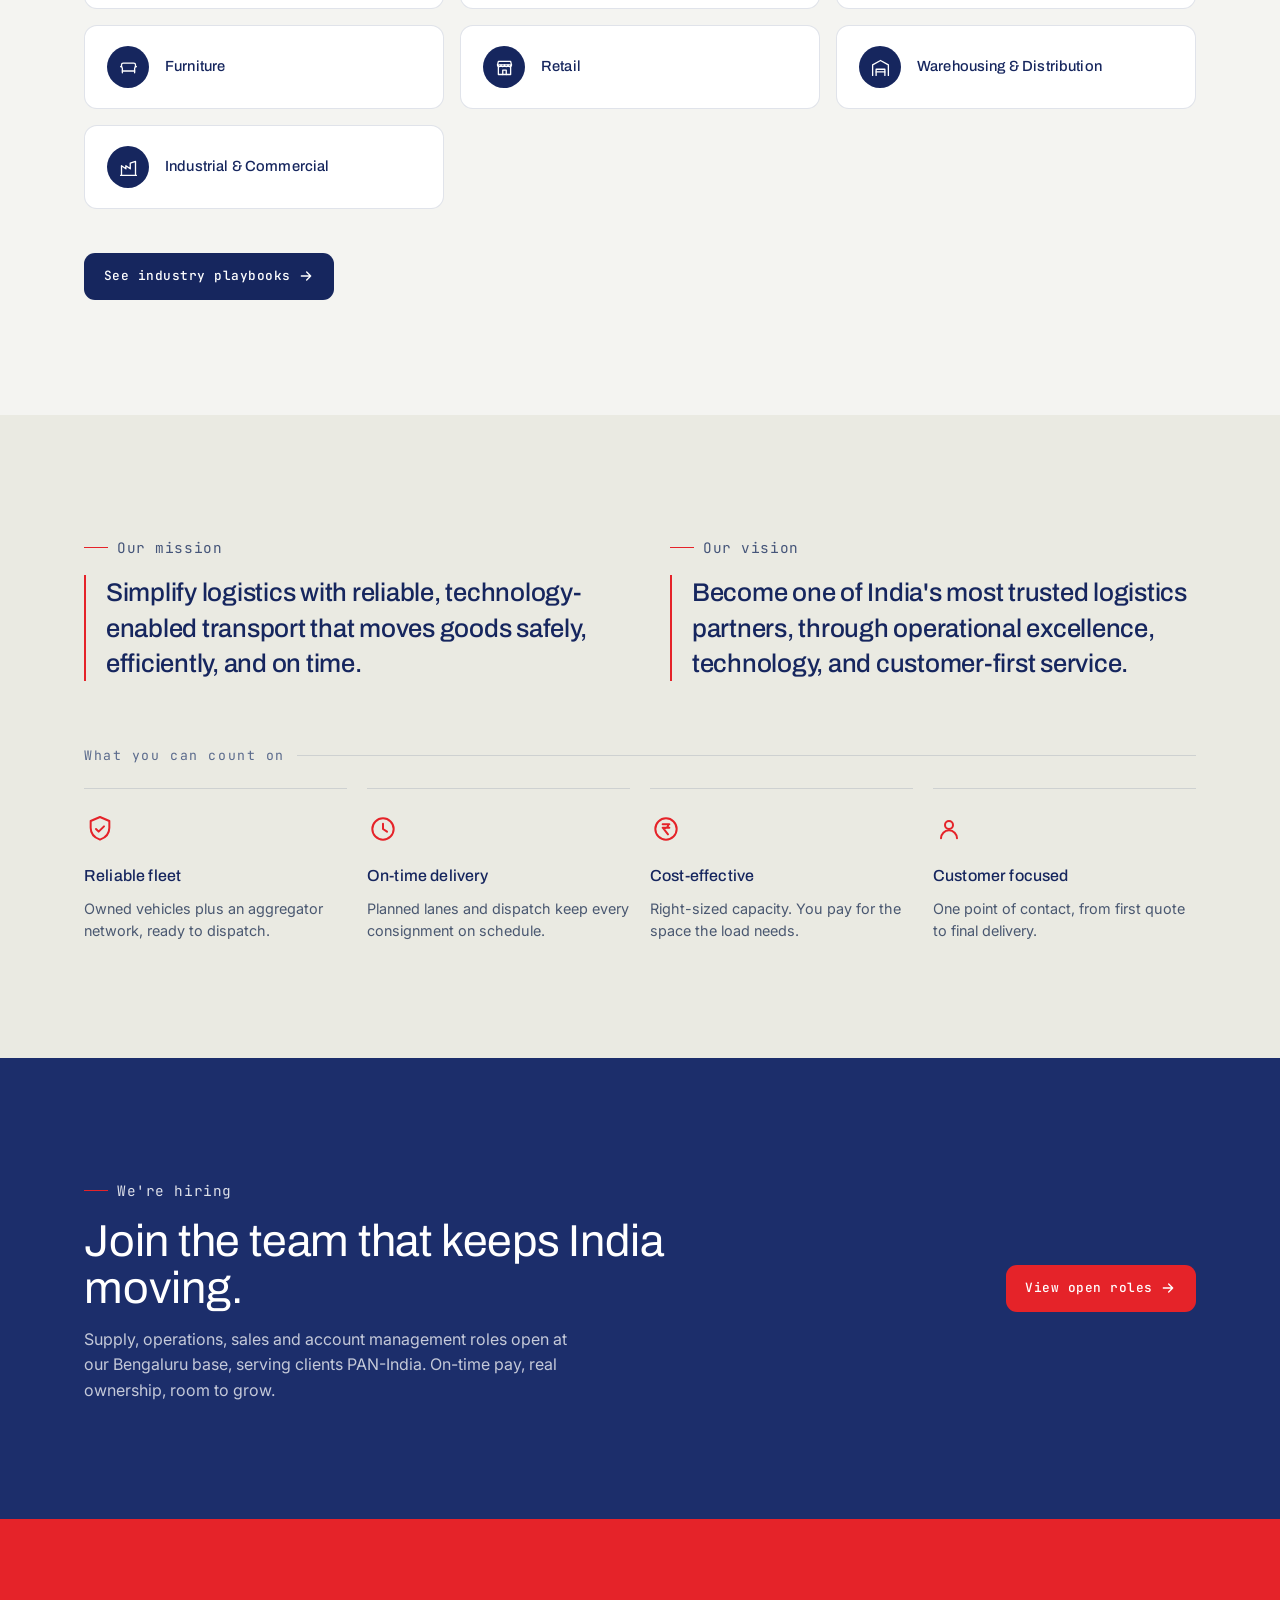
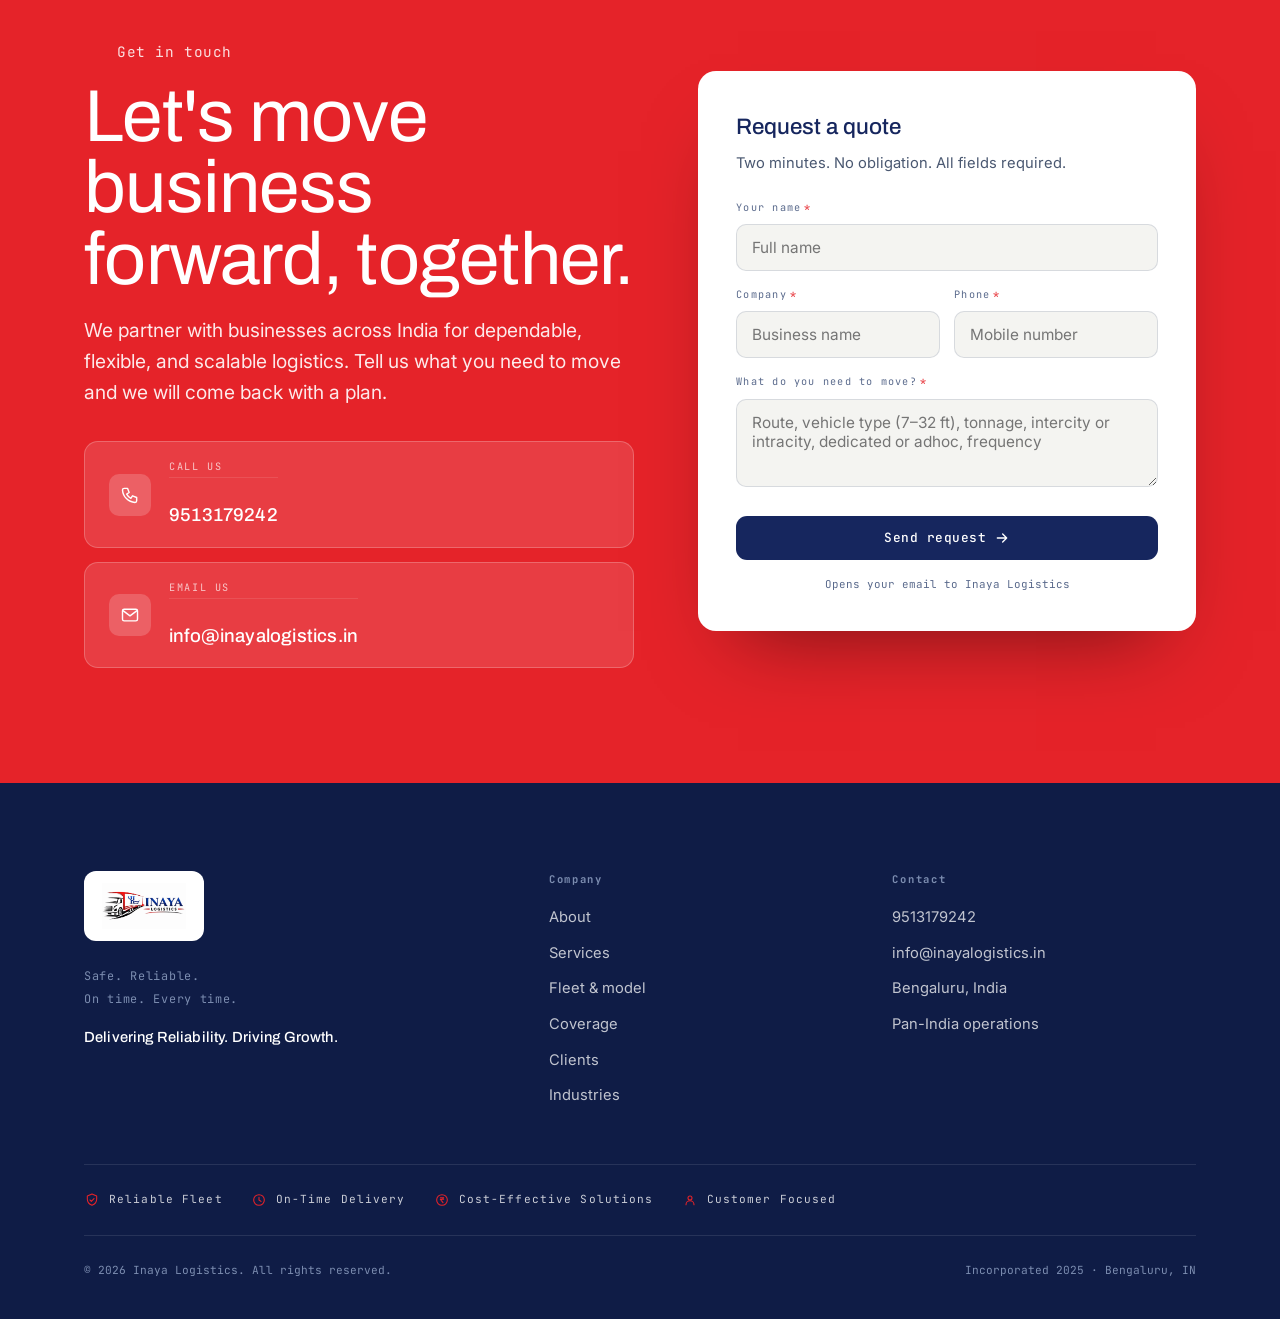
==== commit 3cfcbf39: "Add email card to About CTA; bump asset cache-bust versions The founder-email CSS from the last depl" ====
--- a/index.html
+++ b/index.html
@@ -29,7 +29,7 @@
 <link rel="preconnect" href="https://fonts.googleapis.com" />
 <link rel="preconnect" href="https://fonts.gstatic.com" crossorigin />
 <link href="https://fonts.googleapis.com/css2?family=Archivo:wght@400;500;600;700&family=Inter:wght@400;500;600&family=JetBrains+Mono:wght@400;500;600&display=swap" rel="stylesheet" />
-<link rel="stylesheet" href="assets/css/site.css?v=17" />
+<link rel="stylesheet" href="assets/css/site.css?v=18" />
 <script type="application/ld+json">
 {
   "@context": "https://schema.org",
@@ -643,6 +643,6 @@
 <script src="assets/js/vendor/ScrollTrigger.min.js" defer></script>
 <script src="assets/js/vendor/lenis.min.js" defer></script>
 <script src="assets/js/motion.js?v=6" defer></script>
-<script src="assets/js/site.js?v=16" defer></script>
+<script src="assets/js/site.js?v=17" defer></script>
 </body>
 </html>
--- a/assets/css/site.css
+++ b/assets/css/site.css
@@ -362,6 +362,9 @@
 .leader p{font-size:.96rem;color:rgba(255,255,255,.72);line-height:1.62}
 .prev-tags{display:flex;flex-wrap:wrap;gap:8px;margin-top:20px}
 .prev-tags span{font-family:var(--f-mono);font-size:.66rem;letter-spacing:.06em;color:var(--steel);border:1px solid var(--line-d);border-radius:999px;padding:6px 12px}
+.leader-email{display:inline-flex;align-items:center;gap:9px;margin-top:18px;font-family:var(--f-mono);font-size:.74rem;letter-spacing:.02em;color:rgba(255,255,255,.68);text-decoration:none;transition:color .2s ease}
+.leader-email svg{width:15px;height:15px;flex:0 0 15px}
+.leader-email:hover{color:#ff9298}
 
 /* ---------- mission / vision / pillars ---------- */
 .mvv{display:grid;grid-template-columns:1fr 1fr;gap:clamp(30px,5vw,60px)}
